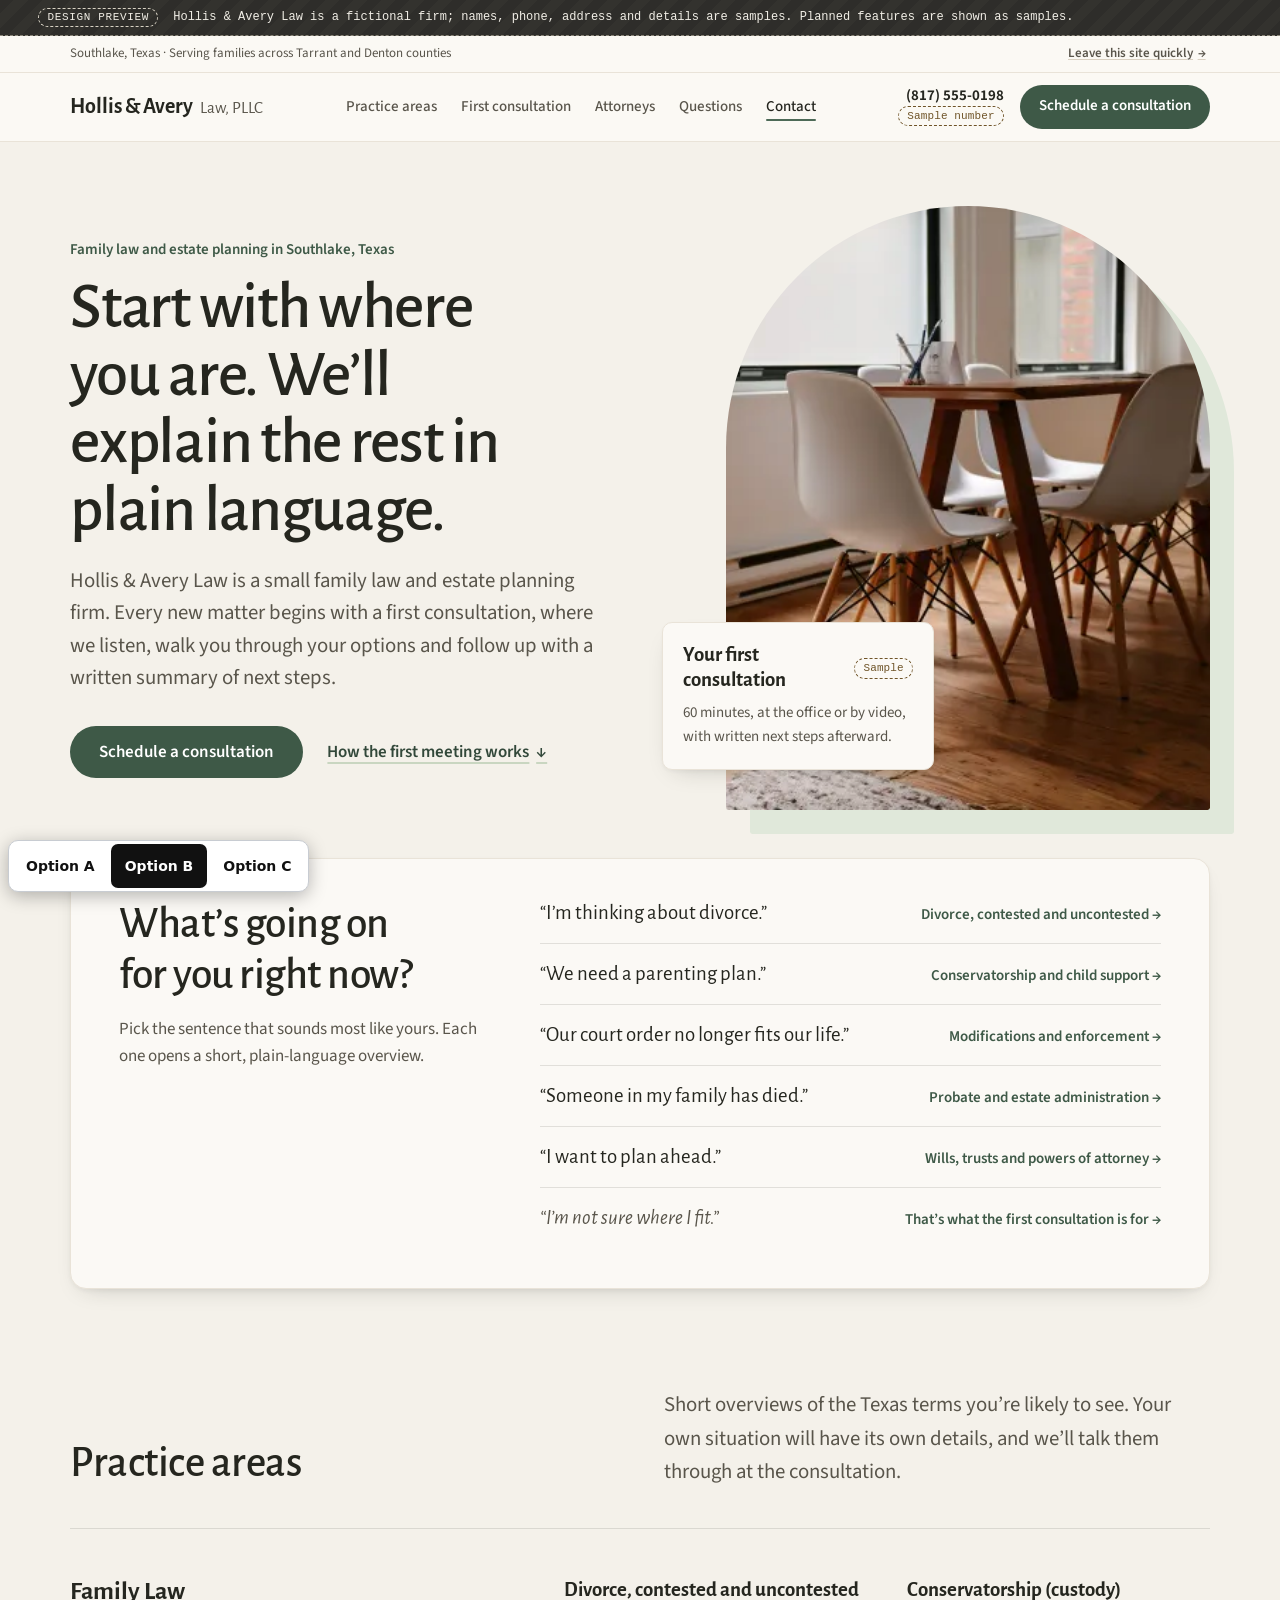
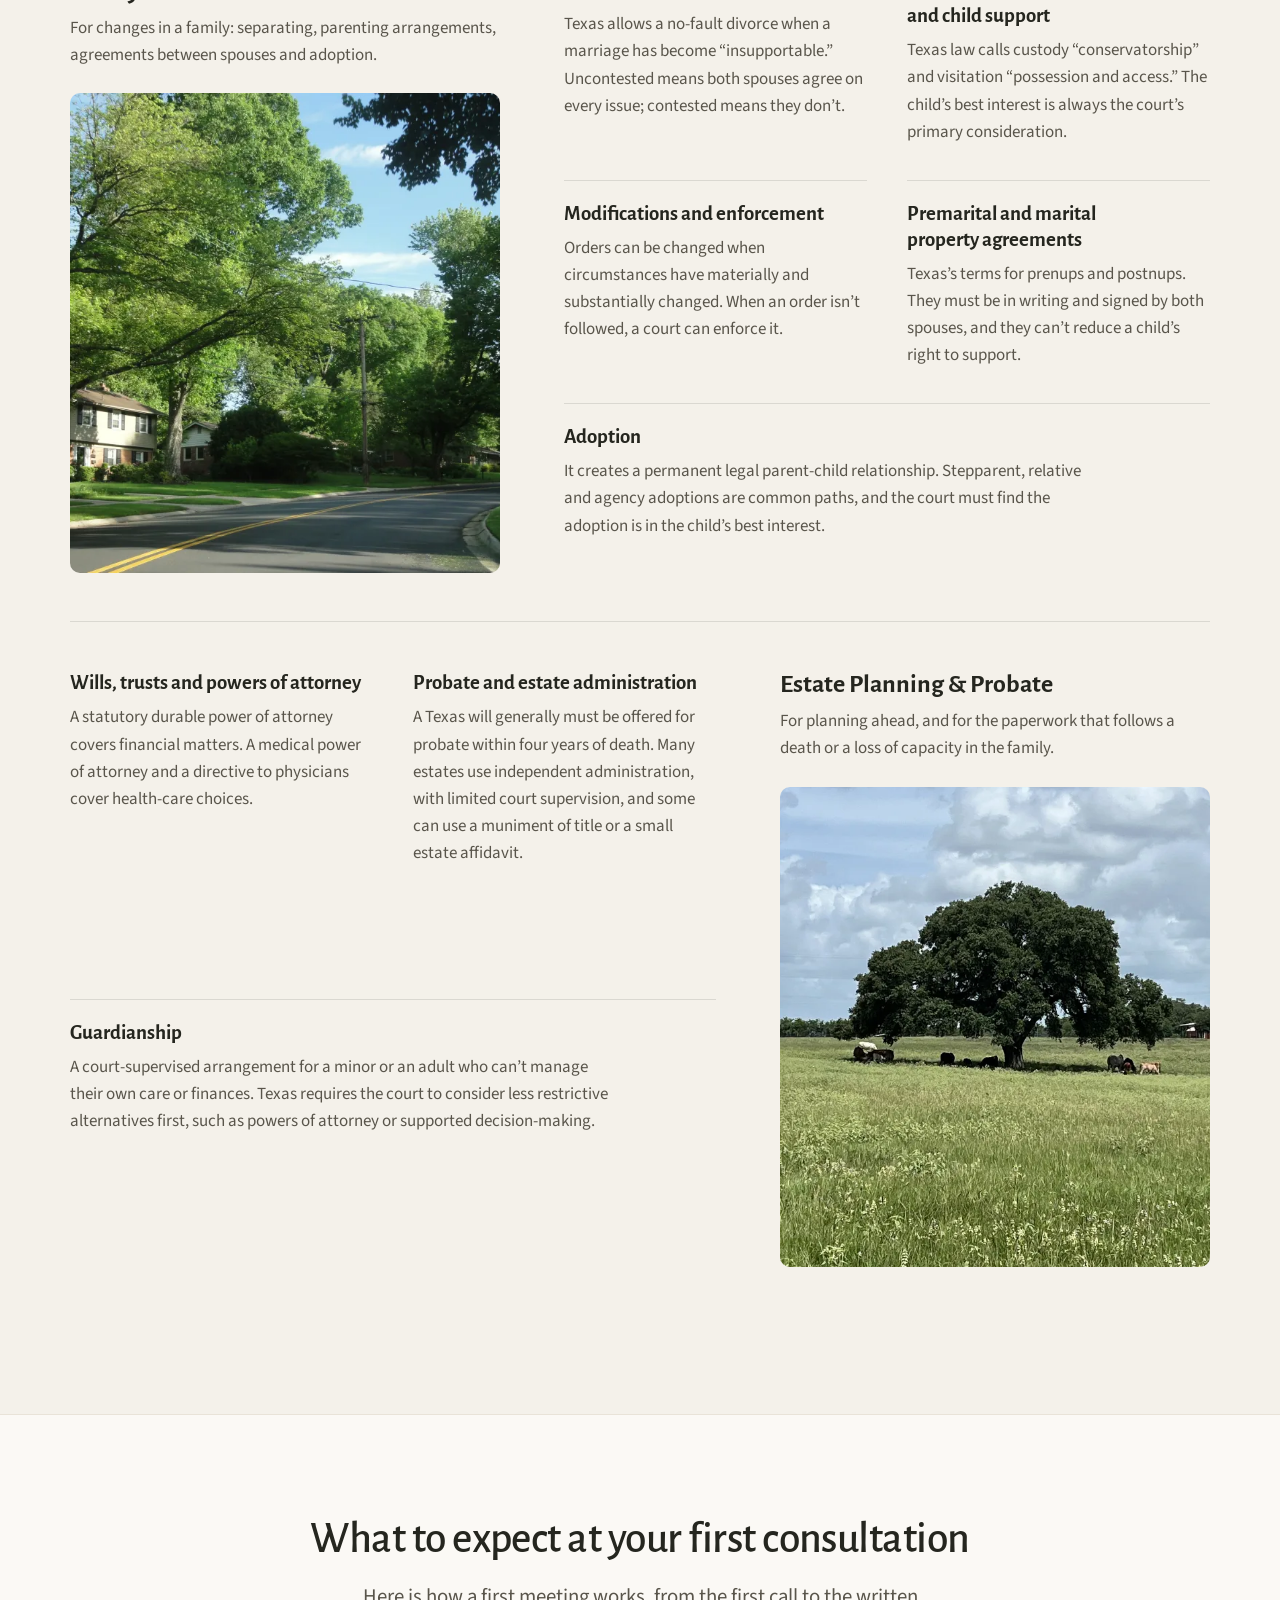
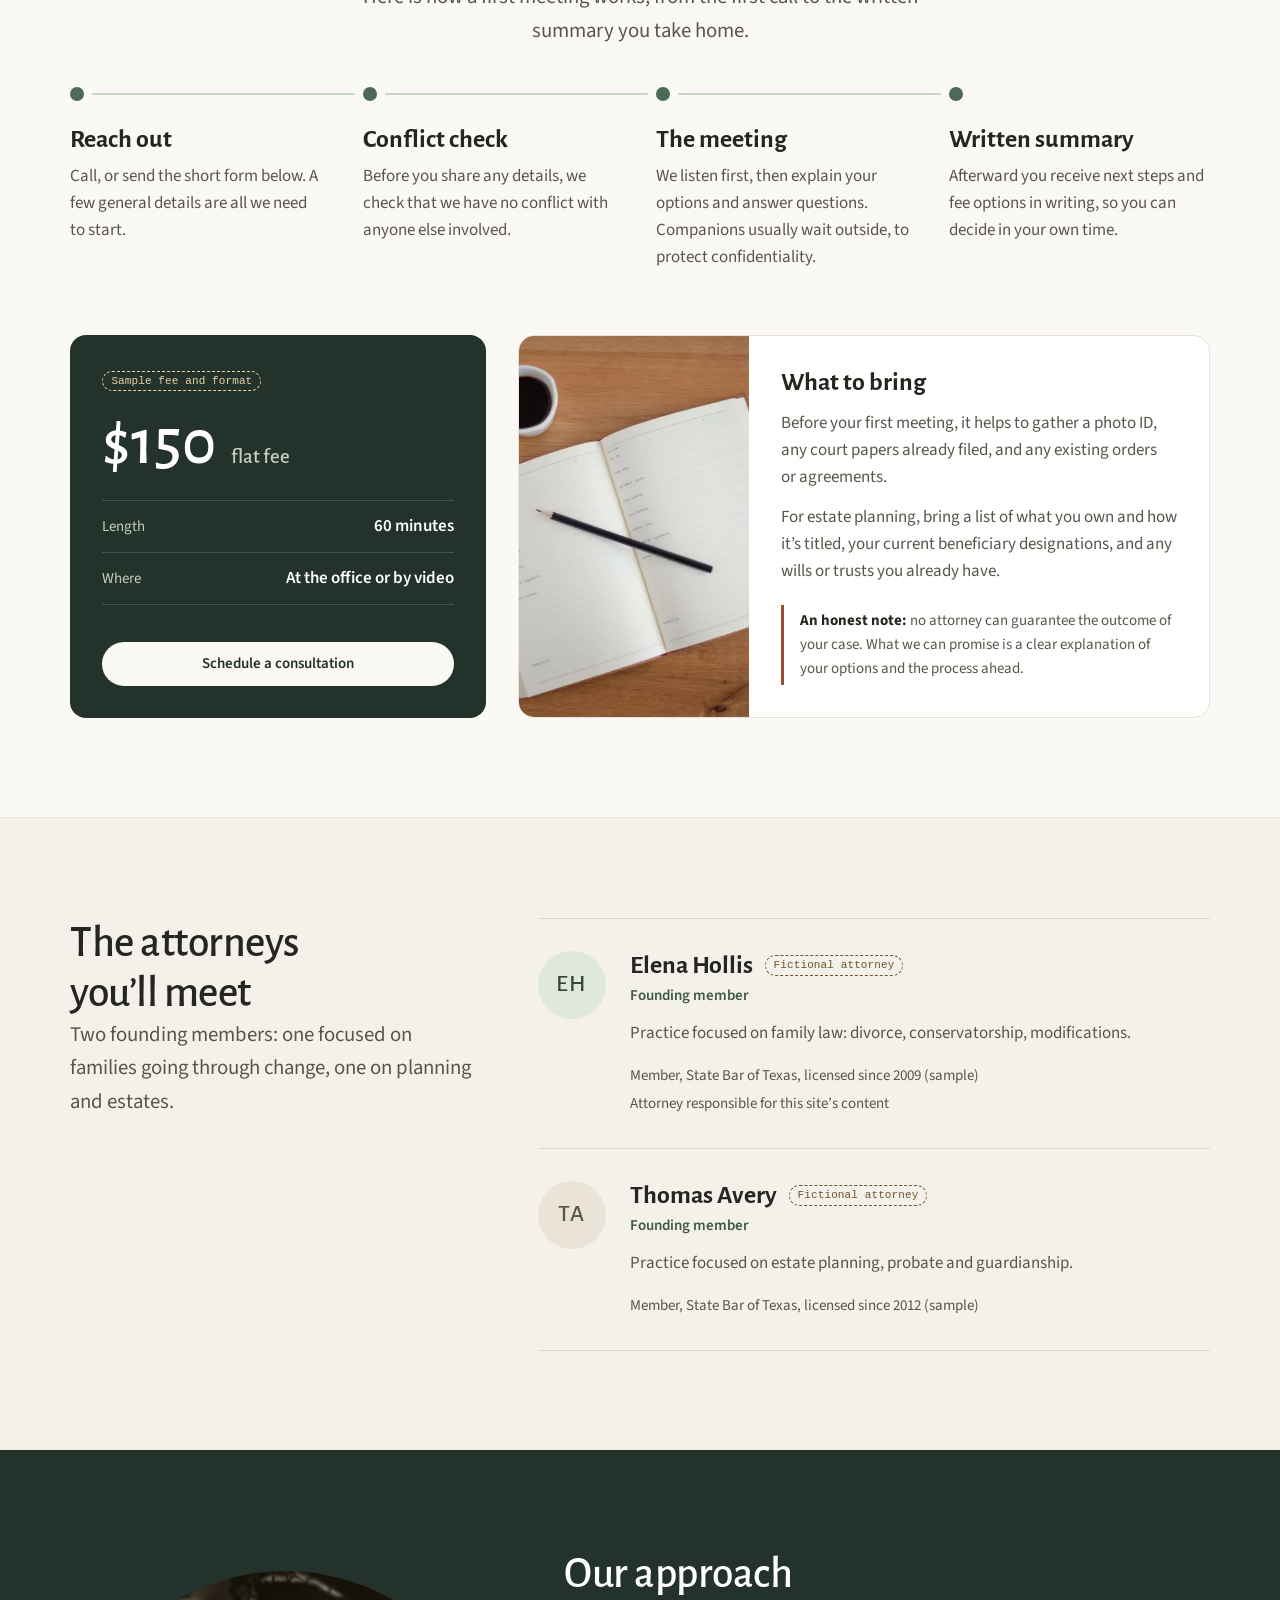
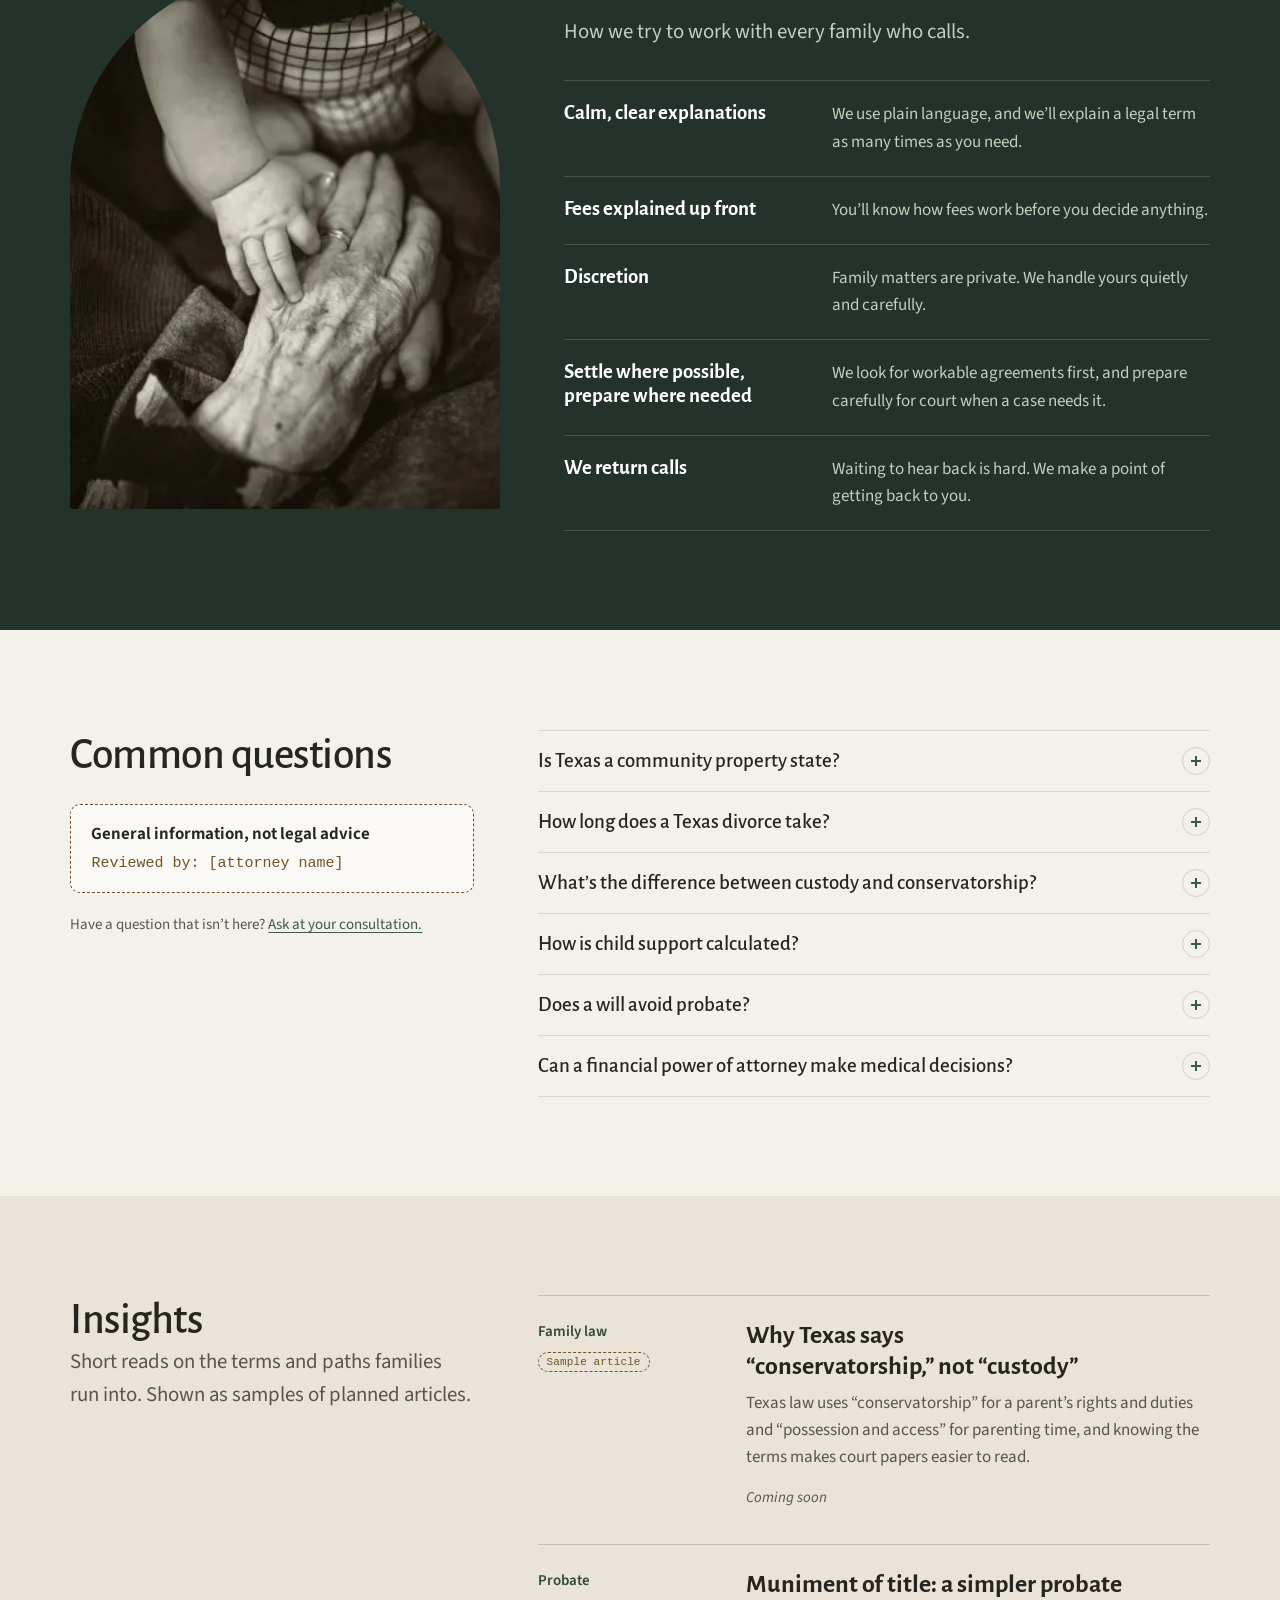
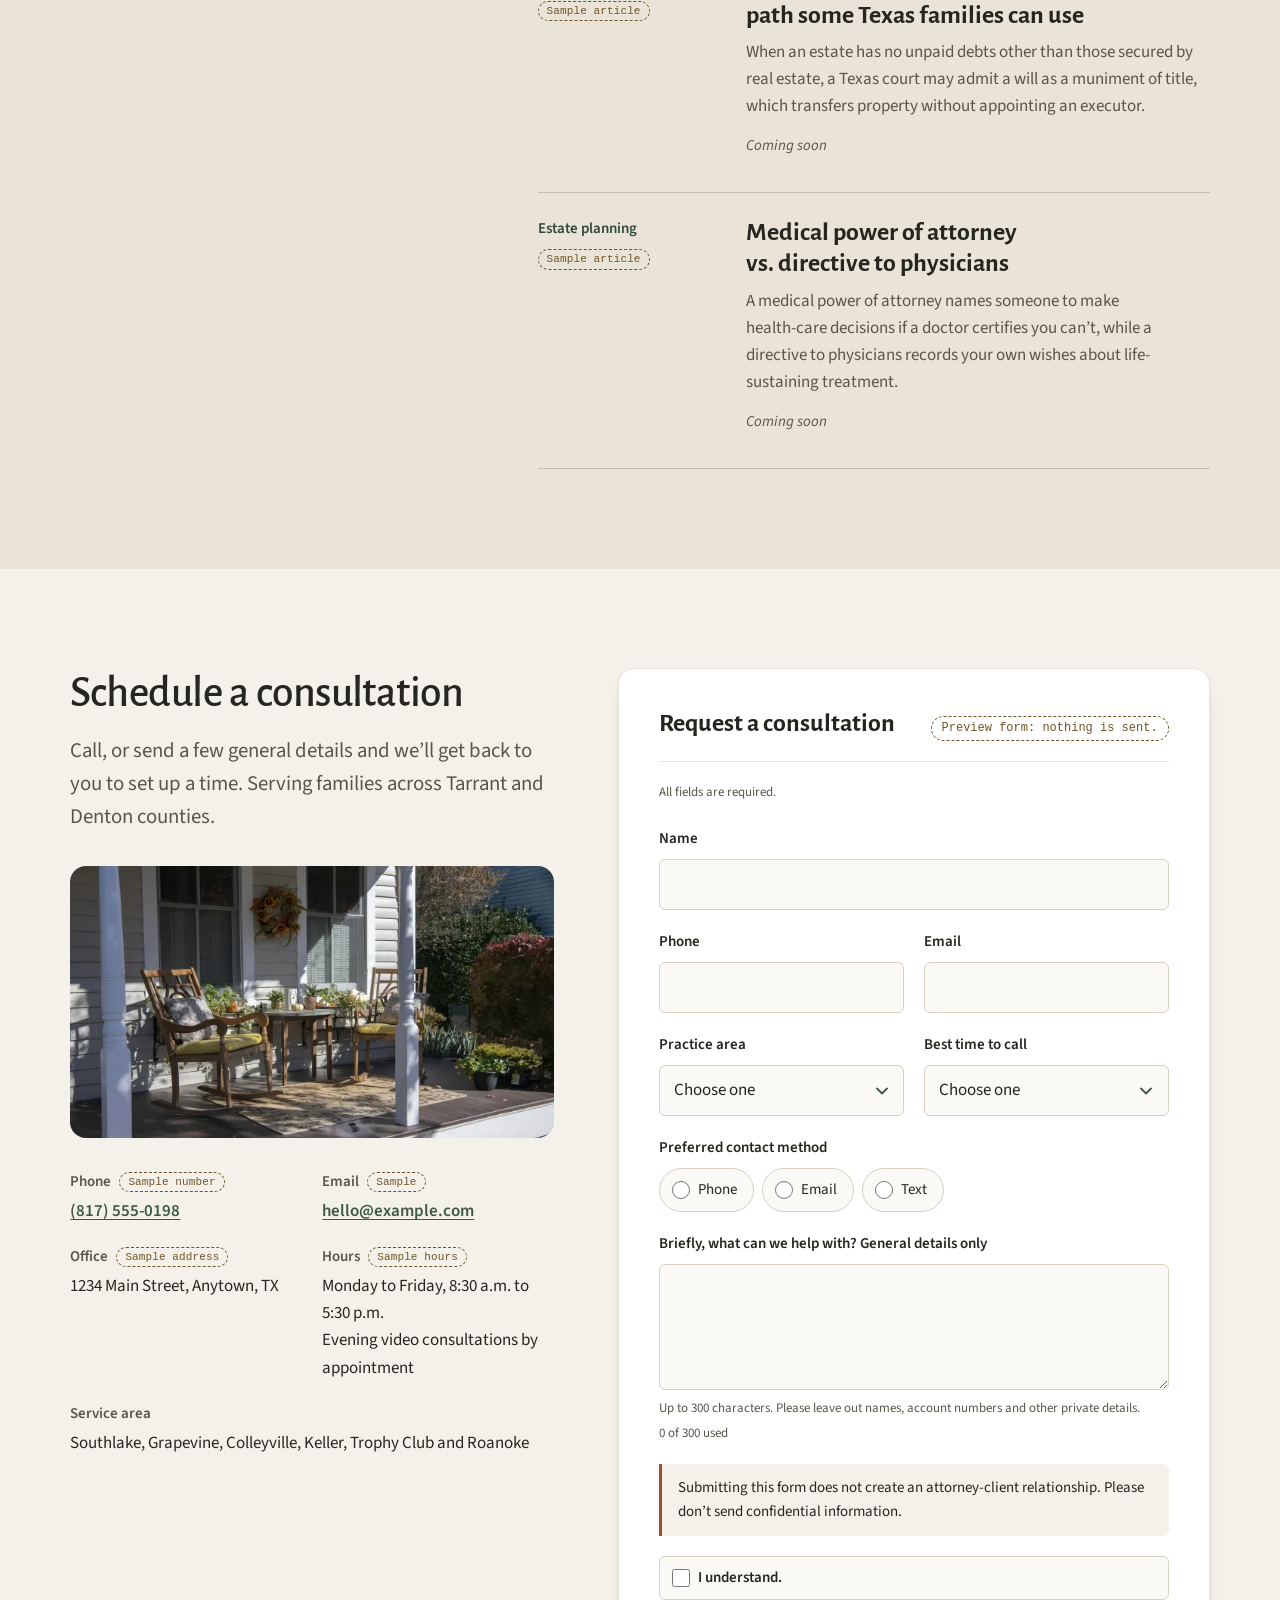
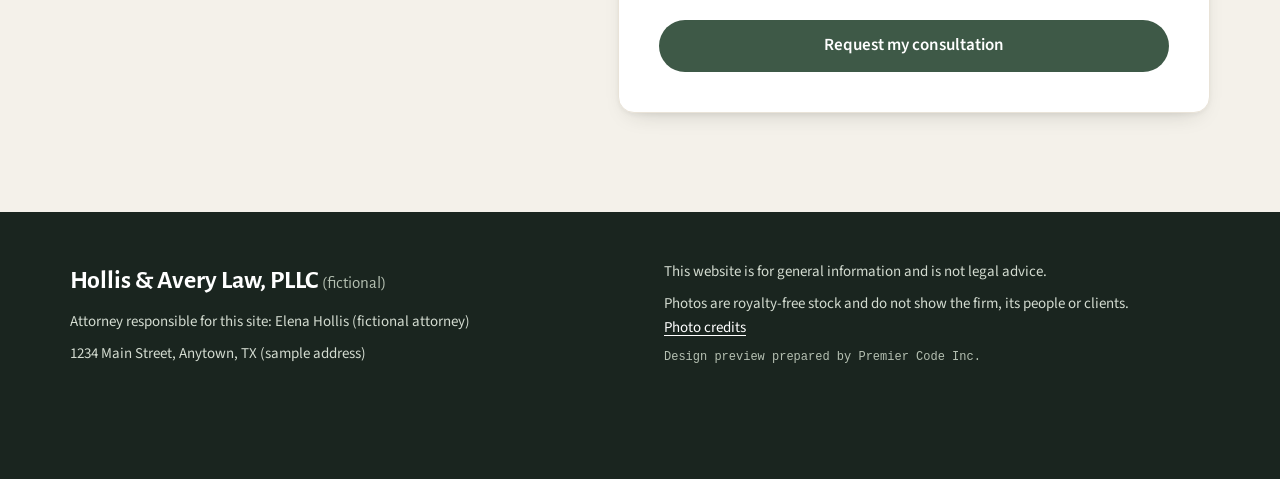
==== option-b/index.html @ fd343e3f "Rework all three options to drop numbered sections, steps and cards (002 req 17) - Option A: remove " ====
<!DOCTYPE html>
<!--
  PITCH NOTE (Option B, "Modern counsel"): a warm, plain-spoken homepage in stone and sage that starts with the visitor's own words and treats the first consultation as the product.
  Look first at the "What's going on for you right now?" guide just under the hero, then at the named consultation path ("Reach out" to "Written summary") with the sample fee beside it.
-->
<html lang="en">
<head>
  <meta charset="utf-8">
  <meta name="viewport" content="width=device-width, initial-scale=1">
  <meta name="robots" content="noindex, nofollow">
  <title>Hollis &amp; Avery Law | Family law and estate planning in Southlake, Texas (design preview)</title>
  <meta name="description" content="Family law and estate planning in Southlake, Texas, explained in plain language. See what happens at a first consultation, what to bring, and how to schedule one. Design preview for a fictional firm.">
  <meta name="theme-color" content="#f4f1ea">
  <link rel="preconnect" href="https://fonts.googleapis.com">
  <link rel="preconnect" href="https://fonts.gstatic.com" crossorigin>
  <link rel="stylesheet" href="https://fonts.googleapis.com/css2?family=Alegreya+Sans:ital,wght@0,400;0,500;0,700;1,400&amp;family=Source+Sans+3:ital,wght@0,400..700;1,400&amp;display=swap">
  <link rel="stylesheet" href="styles.css">
  <script>document.documentElement.classList.add('js');</script>
  <script src="main.js" defer></script>
</head>
<body>
  <a class="skip-link" href="#main">Skip to main content</a>

  <!-- Design preview bar: deliberately styled in monospace with a dashed edge so it reads as part of the preview, not the firm's brand. -->
  <div class="preview-bar" role="note" aria-label="Design preview notice">
    <p><span class="preview-bar__pill">Design preview</span> Hollis &amp; Avery Law is a fictional firm; names, phone, address and details are samples. Planned features are shown as samples.</p>
  </div>

  <header class="site-header">
    <div class="site-header__utility">
      <div class="container site-header__utility-inner">
        <p class="site-header__area">Southlake, Texas <span aria-hidden="true">&middot;</span> Serving families across Tarrant and Denton counties</p>
        <a class="utility-phone" href="tel:+18175550198">(817) 555-0198 <span class="tag">Sample</span></a>
        <!-- PLACEHOLDER: quick-exit link, confirm with client -->
        <a class="quick-exit" href="https://weather.com/" rel="noopener noreferrer">Leave this site quickly <span aria-hidden="true">&rarr;</span></a>
      </div>
    </div>
    <div class="container site-header__main">
      <a class="brand" href="#top" aria-label="Hollis and Avery Law, PLLC, back to top">
        <span class="brand__name">Hollis &amp; Avery</span>
        <span class="brand__sub">Law, PLLC</span>
      </a>
      <nav class="site-nav" aria-label="Main">
        <ul>
          <li><a href="#practice">Practice areas</a></li>
          <li><a href="#consultation">First consultation</a></li>
          <li><a href="#attorneys">Attorneys</a></li>
          <li><a href="#faq">Questions</a></li>
          <li><a href="#contact">Contact</a></li>
        </ul>
      </nav>
      <div class="site-header__actions">
        <a class="header-phone" href="tel:+18175550198">
          <span class="header-phone__number">(817) 555-0198</span>
          <span class="tag">Sample number</span>
        </a>
        <a class="btn btn--primary btn--sm" href="#contact">Schedule a consultation</a>
      </div>
    </div>
  </header>

  <main id="main" tabindex="-1">
    <!-- HERO -->
    <section class="hero" id="top" aria-labelledby="hero-title">
      <div class="container hero__inner">
        <div class="hero__copy">
          <p class="hero__kicker">Family law and estate planning in Southlake, Texas</p>
          <h1 id="hero-title" class="hero__title">Start with where you are. We&rsquo;ll explain the rest in plain language.</h1>
          <p class="hero__lede">Hollis &amp; Avery Law is a small family law and estate planning firm. Every new matter begins with a first consultation, where we listen, walk you through your options and follow up with a written summary of next steps.</p>
          <div class="hero__actions">
            <a class="btn btn--primary btn--lg" href="#contact">Schedule a consultation</a>
            <a class="text-link" href="#consultation">How the first meeting works <span aria-hidden="true">&darr;</span></a>
          </div>
        </div>
        <figure class="hero__media">
          <img
            src="../assets/img/table-by-window-01-1200.webp"
            srcset="../assets/img/table-by-window-01-640.webp 640w, ../assets/img/table-by-window-01-1200.webp 1200w, ../assets/img/table-by-window-01-2400.webp 2400w"
            sizes="(min-width: 2200px) 900px, (min-width: 960px) 42vw, 100vw"
            width="1200" height="801"
            alt="A small wooden table and four chairs beside a sunny window"
            fetchpriority="high">
          <div class="hero__note">
            <p class="hero__note-title">Your first consultation <span class="tag">Sample</span></p>
            <p class="hero__note-line">60 minutes, at the office or by video, with written next steps afterward.</p>
          </div>
        </figure>
      </div>
    </section>

    <!-- PRACTICE AREAS (opens with the plain-language situation guide) -->
    <section class="practice" id="practice" aria-labelledby="practice-title">
      <div class="container">
        <div class="guide" role="group" aria-labelledby="guide-title">
          <div class="guide__head">
            <h2 id="guide-title" class="guide__title">What&rsquo;s going on for you right now?</h2>
            <p class="guide__intro">Pick the sentence that sounds most like yours. Each one opens a short, plain-language overview.</p>
          </div>
          <ul class="guide__list" role="list">
            <li><a class="situation" href="#divorce"><span class="situation__say">&ldquo;I&rsquo;m thinking about divorce.&rdquo;</span><span class="situation__go">Divorce, contested and uncontested <span class="arrow" aria-hidden="true">&rarr;</span></span></a></li>
            <li><a class="situation" href="#conservatorship"><span class="situation__say">&ldquo;We need a parenting plan.&rdquo;</span><span class="situation__go">Conservatorship and child support <span class="arrow" aria-hidden="true">&rarr;</span></span></a></li>
            <li><a class="situation" href="#modifications"><span class="situation__say">&ldquo;Our court order no longer fits our life.&rdquo;</span><span class="situation__go">Modifications and enforcement <span class="arrow" aria-hidden="true">&rarr;</span></span></a></li>
            <li><a class="situation" href="#probate"><span class="situation__say">&ldquo;Someone in my family has died.&rdquo;</span><span class="situation__go">Probate and estate administration <span class="arrow" aria-hidden="true">&rarr;</span></span></a></li>
            <li><a class="situation" href="#wills"><span class="situation__say">&ldquo;I want to plan ahead.&rdquo;</span><span class="situation__go">Wills, trusts and powers of attorney <span class="arrow" aria-hidden="true">&rarr;</span></span></a></li>
            <li><a class="situation situation--unsure" href="#consultation"><span class="situation__say">&ldquo;I&rsquo;m not sure where I fit.&rdquo;</span><span class="situation__go">That&rsquo;s what the first consultation is for <span class="arrow" aria-hidden="true">&rarr;</span></span></a></li>
          </ul>
        </div>

        <div class="section-head">
          <h2 id="practice-title" class="section-title">Practice areas</h2>
          <p class="section-intro">Short overviews of the Texas terms you&rsquo;re likely to see. Your own situation will have its own details, and we&rsquo;ll talk them through at the consultation.</p>
        </div>

        <article class="area area--family" aria-labelledby="family-title">
          <div class="area__aside">
            <h3 id="family-title" class="area__title">Family Law</h3>
            <p class="area__summary">For changes in a family: separating, parenting arrangements, agreements between spouses and adoption.</p>
            <img class="area__img"
              src="../assets/img/tree-lined-street-01-1200.webp"
              srcset="../assets/img/tree-lined-street-01-640.webp 640w, ../assets/img/tree-lined-street-01-1200.webp 1200w, ../assets/img/tree-lined-street-01-2040.webp 2040w"
              sizes="(min-width: 2200px) 640px, (min-width: 960px) 30vw, 100vw"
              width="1200" height="1236"
              alt="A quiet residential street curving beneath tall green trees"
              loading="lazy">
          </div>
          <ul class="area__list" role="list">
            <li id="divorce">
              <h4>Divorce, contested and uncontested</h4>
              <p>Texas allows a no-fault divorce when a marriage has become &ldquo;insupportable.&rdquo; Uncontested means both spouses agree on every issue; contested means they don&rsquo;t.</p>
            </li>
            <li id="conservatorship">
              <h4>Conservatorship (custody) and child support</h4>
              <p>Texas law calls custody &ldquo;conservatorship&rdquo; and visitation &ldquo;possession and access.&rdquo; The child&rsquo;s best interest is always the court&rsquo;s primary consideration.</p>
            </li>
            <li id="modifications">
              <h4>Modifications and enforcement</h4>
              <p>Orders can be changed when circumstances have materially and substantially changed. When an order isn&rsquo;t followed, a court can enforce it.</p>
            </li>
            <li id="agreements">
              <h4>Premarital and marital property agreements</h4>
              <p>Texas&rsquo;s terms for prenups and postnups. They must be in writing and signed by both spouses, and they can&rsquo;t reduce a child&rsquo;s right to support.</p>
            </li>
            <li id="adoption">
              <h4>Adoption</h4>
              <p>It creates a permanent legal parent-child relationship. Stepparent, relative and agency adoptions are common paths, and the court must find the adoption is in the child&rsquo;s best interest.</p>
            </li>
          </ul>
        </article>

        <article class="area area--estate" aria-labelledby="estate-title">
          <div class="area__aside">
            <h3 id="estate-title" class="area__title">Estate Planning &amp; Probate</h3>
            <p class="area__summary">For planning ahead, and for the paperwork that follows a death or a loss of capacity in the family.</p>
            <img class="area__img"
              src="../assets/img/live-oak-prairie-01-1200.webp"
              srcset="../assets/img/live-oak-prairie-01-640.webp 640w, ../assets/img/live-oak-prairie-01-1200.webp 1200w, ../assets/img/live-oak-prairie-01-1600.webp 1600w"
              sizes="(min-width: 2200px) 640px, (min-width: 960px) 30vw, 100vw"
              width="1200" height="1600"
              alt="A broad oak tree shading cattle in a tall-grass pasture"
              loading="lazy">
          </div>
          <ul class="area__list" role="list">
            <li id="wills">
              <h4>Wills, trusts and powers of attorney</h4>
              <p>A statutory durable power of attorney covers financial matters. A medical power of attorney and a directive to physicians cover health-care choices.</p>
            </li>
            <li id="probate">
              <h4>Probate and estate administration</h4>
              <p>A Texas will generally must be offered for probate within four years of death. Many estates use independent administration, with limited court supervision, and some can use a muniment of title or a small estate affidavit.</p>
            </li>
            <li id="guardianship">
              <h4>Guardianship</h4>
              <p>A court-supervised arrangement for a minor or an adult who can&rsquo;t manage their own care or finances. Texas requires the court to consider less restrictive alternatives first, such as powers of attorney or supported decision-making.</p>
            </li>
          </ul>
        </article>
      </div>
    </section>

    <!-- FIRST CONSULTATION -->
    <section class="consult" id="consultation" aria-labelledby="consult-title">
      <div class="container">
        <div class="section-head section-head--center">
          <h2 id="consult-title" class="section-title">What to expect at your first consultation</h2>
          <p class="section-intro">Here is how a first meeting works, from the first call to the written summary you take home.</p>
        </div>

        <!-- Steps are shown by name only, never numbered (library 002 req 17). -->
        <ol class="path" role="list" data-path>
          <li class="path__step">
            <span class="path__node" aria-hidden="true"></span>
            <h3 class="path__name">Reach out</h3>
            <p>Call, or send the short form below. A few general details are all we need to start.</p>
          </li>
          <li class="path__step">
            <span class="path__node" aria-hidden="true"></span>
            <h3 class="path__name">Conflict check</h3>
            <p>Before you share any details, we check that we have no conflict with anyone else involved.</p>
          </li>
          <li class="path__step">
            <span class="path__node" aria-hidden="true"></span>
            <h3 class="path__name">The meeting</h3>
            <p>We listen first, then explain your options and answer questions. Companions usually wait outside, to protect confidentiality.</p>
          </li>
          <li class="path__step">
            <span class="path__node" aria-hidden="true"></span>
            <h3 class="path__name">Written summary</h3>
            <p>Afterward you receive next steps and fee options in writing, so you can decide in your own time.</p>
          </li>
        </ol>

        <div class="consult__details">
          <!-- PLACEHOLDER: consultation fee and format -->
          <div class="fee">
            <p class="fee__label"><span class="tag">Sample fee and format</span></p>
            <p class="fee__price">$150 <span>flat fee</span></p>
            <dl class="fee__grid">
              <div><dt>Length</dt><dd>60 minutes</dd></div>
              <div><dt>Where</dt><dd>At the office or by video</dd></div>
            </dl>
            <a class="btn btn--primary btn--block" href="#contact">Schedule a consultation</a>
          </div>

          <div class="bring">
            <img class="bring__img"
              src="../assets/img/notebook-coffee-01-640.webp"
              srcset="../assets/img/notebook-coffee-01-640.webp 640w, ../assets/img/notebook-coffee-01-1200.webp 1200w"
              sizes="(min-width: 960px) 240px, 100vw"
              width="640" height="640"
              alt="An open notebook and pencil beside a cup of black coffee"
              loading="lazy">
            <div class="bring__body">
              <h3 class="bring__title">What to bring</h3>
              <p>Before your first meeting, it helps to gather a photo ID, any court papers already filed, and any existing orders or agreements.</p>
              <p>For estate planning, bring a list of what you own and how it&rsquo;s titled, your current beneficiary designations, and any wills or trusts you already have.</p>
              <p class="honest-note"><strong>An honest note:</strong> no attorney can guarantee the outcome of your case. What we can promise is a clear explanation of your options and the process ahead.</p>
            </div>
          </div>
        </div>
      </div>
    </section>

    <!-- ATTORNEYS -->
    <section class="attorneys" id="attorneys" aria-labelledby="attorneys-title">
      <div class="container attorneys__inner">
        <div class="section-head attorneys__head">
          <h2 id="attorneys-title" class="section-title">The attorneys you&rsquo;ll meet</h2>
          <p class="section-intro">Two founding members: one focused on families going through change, one on planning and estates.</p>
        </div>
        <div class="attorney-list">
          <article class="attorney" aria-labelledby="elena-name">
            <div class="attorney__initials" aria-hidden="true">EH</div>
            <div class="attorney__body">
              <h3 id="elena-name" class="attorney__name">Elena Hollis <span class="tag">Fictional attorney</span></h3>
              <p class="attorney__role">Founding member</p>
              <p>Practice focused on family law: divorce, conservatorship, modifications.</p>
              <ul class="attorney__meta" role="list">
                <li>Member, State Bar of Texas, licensed since 2009 <span class="muted">(sample)</span></li>
                <li>Attorney responsible for this site&rsquo;s content</li>
              </ul>
            </div>
          </article>
          <article class="attorney" aria-labelledby="thomas-name">
            <div class="attorney__initials attorney__initials--alt" aria-hidden="true">TA</div>
            <div class="attorney__body">
              <h3 id="thomas-name" class="attorney__name">Thomas Avery <span class="tag">Fictional attorney</span></h3>
              <p class="attorney__role">Founding member</p>
              <p>Practice focused on estate planning, probate and guardianship.</p>
              <ul class="attorney__meta" role="list">
                <li>Member, State Bar of Texas, licensed since 2012 <span class="muted">(sample)</span></li>
              </ul>
            </div>
          </article>
        </div>
      </div>
    </section>

    <!-- OUR APPROACH -->
    <section class="approach" id="approach" aria-labelledby="approach-title">
      <div class="container approach__inner">
        <figure class="approach__media">
          <img
            src="../assets/img/grandparent-baby-hands-01-1200.webp"
            srcset="../assets/img/grandparent-baby-hands-01-640.webp 640w, ../assets/img/grandparent-baby-hands-01-1200.webp 1200w, ../assets/img/grandparent-baby-hands-01-2400.webp 2400w"
            sizes="(min-width: 2200px) 760px, (min-width: 960px) 38vw, 100vw"
            width="1200" height="801"
            alt="An older hand gently holding a baby's small hand"
            loading="lazy">
        </figure>
        <div class="approach__copy">
          <h2 id="approach-title" class="section-title">Our approach</h2>
          <p class="section-intro">How we try to work with every family who calls.</p>
          <ul class="values" role="list">
            <li>
              <h3>Calm, clear explanations</h3>
              <p>We use plain language, and we&rsquo;ll explain a legal term as many times as you need.</p>
            </li>
            <li>
              <h3>Fees explained up front</h3>
              <p>You&rsquo;ll know how fees work before you decide anything.</p>
            </li>
            <li>
              <h3>Discretion</h3>
              <p>Family matters are private. We handle yours quietly and carefully.</p>
            </li>
            <li>
              <h3>Settle where possible, prepare where needed</h3>
              <p>We look for workable agreements first, and prepare carefully for court when a case needs it.</p>
            </li>
            <li>
              <h3>We return calls</h3>
              <p>Waiting to hear back is hard. We make a point of getting back to you.</p>
            </li>
          </ul>
        </div>
      </div>
    </section>

    <!-- FAQ -->
    <section class="faq" id="faq" aria-labelledby="faq-title">
      <div class="container faq__inner">
        <div class="faq__head">
          <h2 id="faq-title" class="section-title">Common questions</h2>
          <div class="faq__notice">
            <p class="faq__notice-title">General information, not legal advice</p>
            <p class="faq__reviewed">Reviewed by: [attorney name]</p>
            <!-- PLACEHOLDER: attorney review of FAQ -->
          </div>
          <p class="faq__more">Have a question that isn&rsquo;t here? <a href="#contact">Ask at your consultation.</a></p>
        </div>
        <div class="faq__list">
          <details id="faq-community-property">
            <summary>Is Texas a community property state?</summary>
            <div class="faq__answer">
              <p>Yes. Property either spouse acquires during the marriage is generally community property. Separate property includes what a spouse owned before marriage and gifts or inheritances received during it. A court divides community property in a way it finds &ldquo;just and right,&rdquo; which is not always 50/50.</p>
              <p class="cite">Texas Family Code, sections 3.001 to 3.003 and 7.001</p>
            </div>
          </details>
          <details id="faq-divorce-time">
            <summary>How long does a Texas divorce take?</summary>
            <div class="faq__answer">
              <p>A court generally can&rsquo;t grant a divorce until at least 60 days after the petition is filed, with limited exceptions involving family violence. Many cases take longer.</p>
              <p class="cite">Texas Family Code, section 6.702</p>
            </div>
          </details>
          <details id="faq-conservatorship">
            <summary>What&rsquo;s the difference between custody and conservatorship?</summary>
            <div class="faq__answer">
              <p>None in everyday meaning. Texas law uses &ldquo;conservatorship.&rdquo; Joint managing conservatorship means sharing parental rights and duties, not necessarily equal time.</p>
              <p class="cite">Texas Family Code, sections 101.016 and 153.131</p>
            </div>
          </details>
          <details id="faq-child-support">
            <summary>How is child support calculated?</summary>
            <div class="faq__answer">
              <p>Texas uses guideline percentages of the paying parent&rsquo;s net resources, starting at 20% for one child, up to a cap that is adjusted over time. The cap is $11,700 a month as of Sept. 1, 2025.</p>
              <p class="cite">Texas Family Code, section 154.125</p>
            </div>
          </details>
          <details id="faq-will-probate">
            <summary>Does a will avoid probate?</summary>
            <div class="faq__answer">
              <p>No. A Texas will generally must be admitted to probate to transfer property, though assets with named beneficiaries or survivorship rights can pass outside probate.</p>
              <p class="cite">Texas Estates Code, section 256.001</p>
            </div>
          </details>
          <details id="faq-poa-medical">
            <summary>Can a financial power of attorney make medical decisions?</summary>
            <div class="faq__answer">
              <p>No. The statutory durable power of attorney covers property and finances. Health-care decisions need a medical power of attorney.</p>
              <p class="cite">Texas Estates Code, chapter 752, and Texas Health and Safety Code, chapter 166</p>
            </div>
          </details>
        </div>
      </div>
    </section>

    <!-- INSIGHTS -->
    <section class="insights" id="insights" aria-labelledby="insights-title">
      <div class="container insights__inner">
        <div class="section-head insights__head">
          <h2 id="insights-title" class="section-title">Insights</h2>
          <p class="section-intro">Short reads on the terms and paths families run into. Shown as samples of planned articles.</p>
        </div>
        <ul class="insight-list" role="list">
          <li class="insight">
            <p class="insight__meta"><span class="insight__topic">Family law</span> <span class="tag">Sample article</span></p>
            <div class="insight__body">
              <h3 class="insight__title">Why Texas says &ldquo;conservatorship,&rdquo; not &ldquo;custody&rdquo;</h3>
              <p>Texas law uses &ldquo;conservatorship&rdquo; for a parent&rsquo;s rights and duties and &ldquo;possession and access&rdquo; for parenting time, and knowing the terms makes court papers easier to read.</p>
            </div>
            <a class="insight__link" href="#" aria-disabled="true">Coming soon <span class="visually-hidden">: sample article, not yet available</span></a>
          </li>
          <li class="insight">
            <p class="insight__meta"><span class="insight__topic">Probate</span> <span class="tag">Sample article</span></p>
            <div class="insight__body">
              <h3 class="insight__title">Muniment of title: a simpler probate path some Texas families can use</h3>
              <p>When an estate has no unpaid debts other than those secured by real estate, a Texas court may admit a will as a muniment of title, which transfers property without appointing an executor.</p>
            </div>
            <a class="insight__link" href="#" aria-disabled="true">Coming soon <span class="visually-hidden">: sample article, not yet available</span></a>
          </li>
          <li class="insight">
            <p class="insight__meta"><span class="insight__topic">Estate planning</span> <span class="tag">Sample article</span></p>
            <div class="insight__body">
              <h3 class="insight__title">Medical power of attorney vs. directive to physicians</h3>
              <p>A medical power of attorney names someone to make health-care decisions if a doctor certifies you can&rsquo;t, while a directive to physicians records your own wishes about life-sustaining treatment.</p>
            </div>
            <a class="insight__link" href="#" aria-disabled="true">Coming soon <span class="visually-hidden">: sample article, not yet available</span></a>
          </li>
        </ul>
      </div>
    </section>

    <!-- CONTACT + FORM -->
    <section class="contact" id="contact" aria-labelledby="contact-title">
      <div class="container contact__inner">
        <div class="contact__info">
          <h2 id="contact-title" class="section-title">Schedule a consultation</h2>
          <p class="section-intro">Call, or send a few general details and we&rsquo;ll get back to you to set up a time. Serving families across Tarrant and Denton counties.</p>

          <img class="contact__img"
            src="../assets/img/porch-rocking-chairs-01-1200.webp"
            srcset="../assets/img/porch-rocking-chairs-01-640.webp 640w, ../assets/img/porch-rocking-chairs-01-1200.webp 1200w, ../assets/img/porch-rocking-chairs-01-2400.webp 2400w"
            sizes="(min-width: 2200px) 900px, (min-width: 960px) 40vw, 100vw"
            width="1200" height="801"
            alt="Two rocking chairs and a small table on a sunny front porch"
            loading="lazy">

          <dl class="contact-list">
            <div>
              <dt>Phone <span class="tag">Sample number</span></dt>
              <dd><a href="tel:+18175550198">(817) 555-0198</a></dd>
            </div>
            <div>
              <dt>Email <span class="tag">Sample</span></dt>
              <dd><a href="mailto:hello@example.com">hello@example.com</a></dd>
            </div>
            <div>
              <dt>Office <span class="tag">Sample address</span></dt>
              <dd>1234 Main Street, Anytown, TX</dd>
            </div>
            <div>
              <dt>Hours <span class="tag">Sample hours</span></dt>
              <dd>Monday to Friday, 8:30 a.m. to 5:30 p.m.<br>Evening video consultations by appointment</dd>
            </div>
            <div class="contact-list__wide">
              <dt>Service area</dt>
              <dd>Southlake, Grapevine, Colleyville, Keller, Trophy Club and Roanoke</dd>
            </div>
          </dl>
        </div>

        <div class="form-card">
          <div class="form-card__head">
            <h3 class="form-card__title">Request a consultation</h3>
            <p class="form-note">Preview form: nothing is sent.</p>
          </div>
          <form class="consult-form" method="dialog" id="consult-form" aria-describedby="form-required-note">
            <p class="form-required" id="form-required-note">All fields are required.</p>

            <div class="field">
              <label for="f-name">Name</label>
              <input id="f-name" name="name" type="text" autocomplete="name" required aria-describedby="f-name-err">
              <p class="field__error" id="f-name-err" hidden>Please enter your name.</p>
            </div>

            <div class="field-row">
              <div class="field">
                <label for="f-phone">Phone</label>
                <input id="f-phone" name="phone" type="tel" autocomplete="tel" inputmode="tel" required pattern="[0-9()+\-.\s]{7,}" aria-describedby="f-phone-err">
                <p class="field__error" id="f-phone-err" hidden>Please enter a phone number we can reach you at.</p>
              </div>
              <div class="field">
                <label for="f-email">Email</label>
                <input id="f-email" name="email" type="email" autocomplete="email" required aria-describedby="f-email-err">
                <p class="field__error" id="f-email-err" hidden>Please enter an email address, like name@example.com.</p>
              </div>
            </div>

            <div class="field-row">
              <div class="field">
                <label for="f-area">Practice area</label>
                <select id="f-area" name="practice_area" required aria-describedby="f-area-err">
                  <option value="">Choose one</option>
                  <optgroup label="Family Law">
                    <option>Divorce, contested and uncontested</option>
                    <option>Conservatorship (custody) and child support</option>
                    <option>Modifications and enforcement</option>
                    <option>Premarital and marital property agreements</option>
                    <option>Adoption</option>
                  </optgroup>
                  <optgroup label="Estate Planning &amp; Probate">
                    <option>Wills, trusts and powers of attorney</option>
                    <option>Probate and estate administration</option>
                    <option>Guardianship</option>
                  </optgroup>
                  <option>Not sure</option>
                </select>
                <p class="field__error" id="f-area-err" hidden>Please choose a practice area, or &ldquo;Not sure.&rdquo;</p>
              </div>
              <div class="field">
                <label for="f-time">Best time to call</label>
                <select id="f-time" name="best_time" required aria-describedby="f-time-err">
                  <option value="">Choose one</option>
                  <option>Morning (8:30 a.m. to noon)</option>
                  <option>Afternoon (noon to 5:30 p.m.)</option>
                  <option>Evening (video consultation by appointment)</option>
                  <option>Any time</option>
                </select>
                <p class="field__error" id="f-time-err" hidden>Please choose a time that suits you.</p>
              </div>
            </div>

            <fieldset class="field field--radios" aria-describedby="f-method-err">
              <legend>Preferred contact method</legend>
              <div class="radio-row">
                <label class="choice"><input type="radio" name="contact_method" value="phone" required> <span>Phone</span></label>
                <label class="choice"><input type="radio" name="contact_method" value="email"> <span>Email</span></label>
                <label class="choice"><input type="radio" name="contact_method" value="text"> <span>Text</span></label>
              </div>
              <p class="field__error" id="f-method-err" hidden>Please choose how you&rsquo;d like us to reach you.</p>
            </fieldset>

            <div class="field">
              <label for="f-msg">Briefly, what can we help with? General details only</label>
              <textarea id="f-msg" name="message" rows="4" maxlength="300" required aria-describedby="f-msg-hint f-msg-err"></textarea>
              <p class="field__hint" id="f-msg-hint">Up to 300 characters. Please leave out names, account numbers and other private details. <span class="field__count" data-count aria-hidden="true"></span></p>
              <p class="field__error" id="f-msg-err" hidden>Please add a sentence or two about what you need.</p>
            </div>

            <!-- Honeypot: hidden from people and assistive tech. Bots that auto-fill every field will fill this one, and the server should silently discard any submission where it isn't empty. -->
            <div class="hp-field" aria-hidden="true">
              <label for="f-company-website">Company website</label>
              <input id="f-company-website" name="company_website" type="text" tabindex="-1" autocomplete="off">
            </div>

            <!-- PLACEHOLDER: reCAPTCHA v3 script and token field go here at launch -->
            <input type="hidden" name="g-recaptcha-response" value="">

            <p class="form-legal">Submitting this form does not create an attorney-client relationship. Please don&rsquo;t send confidential information.</p>

            <div class="field field--check">
              <label class="choice choice--check">
                <input id="f-ack" name="acknowledge" type="checkbox" required aria-describedby="f-ack-err">
                <span>I understand.</span>
              </label>
              <p class="field__error" id="f-ack-err" hidden>Please confirm you&rsquo;ve read the note above.</p>
            </div>

            <button class="btn btn--primary btn--lg btn--block" type="submit">Request my consultation</button>
            <p class="form-status" role="status" aria-live="polite"></p>
          </form>
        </div>
      </div>
    </section>
  </main>

  <!-- FOOTER -->
  <footer class="site-footer">
    <div class="container site-footer__inner">
      <div class="site-footer__brand">
        <p class="site-footer__name">Hollis &amp; Avery Law, PLLC <span class="muted">(fictional)</span></p>
        <p>Attorney responsible for this site: Elena Hollis (fictional attorney)</p>
        <p>1234 Main Street, Anytown, TX (sample address)</p>
      </div>
      <div class="site-footer__legal">
        <p>This website is for general information and is not legal advice.</p>
        <p>Photos are royalty-free stock and do not show the firm, its people or clients. <a href="../credits.html">Photo credits</a></p>
        <p class="site-footer__studio">Design preview prepared by Premier Code Inc.</p>
      </div>
    </div>
  </footer>
<!-- REMOVE AT LAUNCH: option switcher -->
<!-- Copy this block unchanged to the end of <body> on every option page, just before </body>.
     Per page, move aria-current="page" and the "on" class to that page's own link. Change nothing else.
     Links are relative to option-a/, option-b/ and option-c/ folders (one level below the site root). -->
<style class="pv-style">
  html { scroll-padding-bottom: 6rem; }
  footer, .site-footer, body > :last-of-type:not(script):not(nav) { padding-bottom: max(env(safe-area-inset-bottom), 5rem); }
  .pv-switch {
    position: fixed; left: 8px; bottom: 8px; z-index: 9999;
    display: flex; gap: 2px; padding: 3px;
    background: #fff; border: 1px solid #c8ccd2; border-radius: 10px;
    box-shadow: 0 4px 18px rgba(0,0,0,.28);
    font: 600 14px/1.2 system-ui, -apple-system, "Segoe UI", sans-serif;
  }
  .pv-switch a {
    display: flex; align-items: center; justify-content: center;
    min-height: 44px; padding: 0 14px; border-radius: 7px;
    color: #111; background: transparent; text-decoration: none; white-space: nowrap;
  }
  .pv-switch a:hover { background: #eceef1; }
  .pv-switch a.on { color: #fff; background: #111; }
  .pv-switch a:focus-visible { outline: 3px solid #1a73e8; outline-offset: 1px; }
  @media (max-width: 420px) { .pv-switch a { padding: 0 11px; font-size: 13px; } }
  @media print { .pv-switch { display: none; } }
</style>
<nav class="pv-switch" aria-label="Design options">
  <a href="../option-a/">Option A</a>
  <a href="../option-b/" class="on" aria-current="page">Option B</a>
  <a href="../option-c/">Option C</a>
</nav>
<!-- /REMOVE AT LAUNCH -->
</body>
</html>
---- option-b/styles.css ----
/* ==========================================================================
   Option B: Modern counsel
   Warm stone and sage, humanist type (Alegreya Sans display + Source Sans 3 text).
   Signature shapes: an arched window over the hero photo, ruled plain-language lists,
   and a named consultation path that draws itself in. Mobile-first.
   ========================================================================== */

:root {
  /* Stone (warm neutrals, tinted toward ochre) */
  --stone-50: #fbf9f5;
  --stone-100: #f4f1ea;
  --stone-200: #e9e3d8;
  --stone-300: #d9d0c1;
  --stone-500: #8a8272;
  --stone-700: #59554b;
  --ink: #25261f;

  /* Sage */
  --sage-50: #eef2ea;
  --sage-100: #e0e8da;
  --sage-200: #c9d6c1;
  --sage-600: #4d6a57;
  --sage-700: #3e5947;
  --sage-800: #32483a;
  --sage-900: #23322a;
  --sage-950: #1a251f;

  /* Accent and preview */
  --clay: #9a4f32;
  --preview: #6f5428;
  --error: #a3322a;

  /* Type */
  --font-display: 'Alegreya Sans', 'Source Sans 3', system-ui, sans-serif;
  --font-text: 'Source Sans 3', system-ui, -apple-system, 'Segoe UI', sans-serif;
  --font-preview: ui-monospace, 'SFMono-Regular', Menlo, Consolas, monospace;

  --text-xs: 0.8125rem;
  --text-sm: 0.9375rem;
  --text-base: 1.0625rem;
  --text-lg: clamp(1.125rem, 1.06rem + 0.3vw, 1.3125rem);
  --text-xl: clamp(1.3125rem, 1.18rem + 0.55vw, 1.625rem);
  --text-2xl: clamp(1.875rem, 1.45rem + 1.6vw, 2.875rem);
  --text-3xl: clamp(2.375rem, 1.6rem + 3.1vw, 4.25rem);

  /* Spacing (4px base) */
  --space-1: 0.25rem;
  --space-2: 0.5rem;
  --space-3: 0.75rem;
  --space-4: 1rem;
  --space-5: 1.25rem;
  --space-6: 1.5rem;
  --space-8: 2rem;
  --space-10: 2.5rem;
  --space-12: 3rem;
  --space-16: 4rem;
  --space-20: 5rem;
  --space-24: 6rem;
  --section: clamp(4rem, 3rem + 4vw, 7.5rem);

  /* Shape: small radius by default, pills for controls, the arch for photos */
  --radius-sm: 0.375rem;
  --radius-md: 0.625rem;
  --radius-lg: 1rem;
  --radius-full: 999px;
  --arch: 999px 999px var(--radius-md) var(--radius-md);
  --shadow-sm: 0 1px 2px rgb(37 38 31 / 0.06);
  --shadow-md: 0 10px 24px -14px rgb(37 38 31 / 0.28), 0 2px 4px rgb(37 38 31 / 0.04);

  --ease: cubic-bezier(0.22, 0.61, 0.36, 1);
  --t-fast: 160ms var(--ease);
  --t-base: 240ms var(--ease);

  --container: 76rem;
  --gutter: clamp(1.25rem, 0.8rem + 2vw, 2.5rem);
  --rule: 1px solid rgb(37 38 31 / 0.12);
}

/* ---------- Reset and base ---------- */
*, *::before, *::after { box-sizing: border-box; }
html { -webkit-text-size-adjust: 100%; scroll-behavior: smooth; scroll-padding-top: 6rem; }
body {
  margin: 0;
  font-family: var(--font-text);
  font-size: var(--text-base);
  line-height: 1.6;
  color: var(--ink);
  background: var(--stone-100);
  -webkit-font-smoothing: antialiased;
  text-rendering: optimizeLegibility;
}
img { display: block; max-width: 100%; height: auto; }
h1, h2, h3, h4 { margin: 0; font-family: var(--font-display); font-weight: 500; line-height: 1.15; color: var(--ink); text-wrap: balance; }
p { margin: 0; text-wrap: pretty; }
ul, ol { margin: 0; padding: 0; }
ul[role="list"], ol[role="list"] { list-style: none; }
figure { margin: 0; }
a { color: var(--sage-700); text-underline-offset: 0.18em; text-decoration-thickness: 1px; }
a:hover { color: var(--sage-900); text-decoration-thickness: 2px; }

:focus-visible { outline: 3px solid var(--sage-600); outline-offset: 3px; border-radius: 4px; }
main:focus { outline: none; }

.container { width: 100%; max-width: var(--container); margin-inline: auto; padding-inline: var(--gutter); }
.muted { color: var(--stone-700); }
.visually-hidden {
  position: absolute !important; width: 1px; height: 1px; padding: 0; margin: -1px;
  overflow: hidden; clip: rect(0 0 0 0); white-space: nowrap; border: 0;
}

.skip-link {
  position: absolute; left: var(--space-4); top: -200px; z-index: 100;
  padding: var(--space-3) var(--space-5);
  background: var(--ink); color: #fff; border-radius: var(--radius-sm);
  font-weight: 600; text-decoration: none;
}
.skip-link:focus { top: var(--space-3); color: #fff; }

/* ---------- Tags: the "Sample / Fictional" vocabulary (preview styling, not brand) ---------- */
.tag {
  display: inline-flex; align-items: center;
  padding: 0.0625rem 0.5rem;
  font-family: var(--font-preview); font-size: 0.6875rem; font-weight: 500;
  letter-spacing: 0.01em; line-height: 1.5;
  color: var(--preview);
  border: 1px dashed currentColor; border-radius: var(--radius-full);
  white-space: nowrap; vertical-align: middle;
}

/* ---------- Preview bar ---------- */
.preview-bar {
  background: repeating-linear-gradient(-45deg, #2e2d2a 0 10px, #33322e 10px 20px);
  color: #f1eee6;
  border-bottom: 1px dashed #8d887b;
  font-family: var(--font-preview); font-size: 0.75rem; line-height: 1.5;
}
.preview-bar p { max-width: max(1400px, var(--container)); margin-inline: auto; padding: 0.5rem var(--gutter); }
.preview-bar__pill {
  display: inline-block; margin-right: 0.5rem; padding: 0 0.5rem;
  border: 1px dashed #d8d2c4; border-radius: var(--radius-full);
  text-transform: uppercase; letter-spacing: 0.06em; font-size: 0.6875rem;
}

/* ---------- Header ---------- */
.site-header { background: rgb(251 249 245 / 0.95); border-bottom: 1px solid var(--stone-200); position: relative; z-index: 20; }
.site-header__utility { border-bottom: 1px solid var(--stone-200); font-size: var(--text-xs); color: var(--stone-700); }
.site-header__utility-inner { display: flex; align-items: center; justify-content: flex-end; gap: var(--space-3); min-height: 2.25rem; }
.site-header__area { display: none; margin-right: auto; }
.utility-phone { display: inline-flex; align-items: center; gap: 0.375rem; min-height: 2rem; margin-right: auto; color: var(--ink); font-weight: 650; text-decoration: none; white-space: nowrap; }
.utility-phone:hover { color: var(--ink); text-decoration: underline; }
.quick-exit {
  display: inline-flex; align-items: center; gap: 0.35em;
  min-height: 2rem; padding-inline: var(--space-1);
  color: var(--stone-700); font-size: var(--text-xs); font-weight: 600; white-space: nowrap;
  text-decoration: underline; text-decoration-color: var(--stone-300);
}
.quick-exit:hover { color: var(--ink); text-decoration-color: currentColor; }

.site-header__main {
  display: grid;
  grid-template-columns: 1fr auto;
  grid-template-areas: "brand actions" "nav nav";
  align-items: center;
  gap: var(--space-3) var(--space-4);
  padding-block: var(--space-3) 0;
}
.brand { grid-area: brand; display: inline-flex; align-items: baseline; flex-wrap: wrap; column-gap: 0.4em; text-decoration: none; color: var(--ink); line-height: 1.1; min-height: 44px; align-content: center; }
.brand:hover { color: var(--ink); }
.brand__name { font-family: var(--font-display); font-size: 1.375rem; font-weight: 700; letter-spacing: -0.005em; }
.brand__sub { font-family: var(--font-display); font-size: 1.0625rem; color: var(--stone-700); }

.site-header__actions { grid-area: actions; display: flex; align-items: center; gap: var(--space-4); }
.header-phone { display: none; }

.site-nav {
  grid-area: nav; margin-inline: calc(var(--gutter) * -1);
  overflow-x: auto; scrollbar-width: none; border-top: 1px solid var(--stone-200);
  /* Fade the right edge so it's clear the row scrolls on small screens */
  -webkit-mask-image: linear-gradient(to right, #000 85%, transparent);
          mask-image: linear-gradient(to right, #000 85%, transparent);
}
.site-nav::-webkit-scrollbar { display: none; }
.site-nav ul { display: flex; list-style: none; padding-inline: calc(var(--gutter) - var(--space-3)) var(--space-12); }
.site-nav a {
  display: inline-flex; align-items: center; min-height: 44px; padding-inline: var(--space-3);
  color: var(--stone-700); font-size: var(--text-sm); font-weight: 500; text-decoration: none; white-space: nowrap;
  position: relative;
}
.site-nav a::after {
  content: ""; position: absolute; left: var(--space-3); right: var(--space-3); bottom: 8px; height: 2px;
  background: var(--sage-600); border-radius: 2px; transform: scaleX(0); transform-origin: left; transition: transform var(--t-base);
}
.site-nav a:hover, .site-nav a.is-current { color: var(--ink); }
.site-nav a:hover::after, .site-nav a.is-current::after { transform: scaleX(1); }

/* ---------- Buttons and links ---------- */
.btn {
  display: inline-flex; align-items: center; justify-content: center; gap: var(--space-2);
  min-height: 44px; padding: 0.625rem 1.25rem;
  font-family: var(--font-text); font-size: var(--text-sm); font-weight: 600; line-height: 1.25;
  text-align: center; text-decoration: none;
  border: 1px solid transparent; border-radius: var(--radius-full);
  cursor: pointer;
  transition: background-color var(--t-fast), color var(--t-fast), box-shadow var(--t-base);
}
.btn--primary { background: var(--sage-700); color: #fff; }
.btn--primary:hover { background: var(--sage-900); color: #fff; box-shadow: var(--shadow-md); }
.btn--primary:active { background: var(--sage-950); box-shadow: none; }
.btn--sm { padding: 0.5rem 1rem; font-size: var(--text-xs); }
.btn--lg { min-height: 52px; padding: 0.875rem 1.75rem; font-size: var(--text-base); }
.btn--block { width: 100%; }

.text-link {
  display: inline-flex; align-items: center; gap: 0.4em; min-height: 44px;
  font-weight: 600; color: var(--sage-800);
  text-decoration: underline; text-decoration-color: var(--sage-200); text-decoration-thickness: 2px; text-underline-offset: 0.3em;
}
.text-link:hover { color: var(--sage-950); text-decoration-color: var(--sage-600); }
/* At phone widths the switcher covers the bottom-left of the first screen; the nav already links to the consultation section. */
@media (max-width: 479px) { .hero__actions .text-link { display: none; } }

/* ---------- Shared section heads (no eyebrows: the heading is the label) ---------- */
.section-title { font-size: var(--text-2xl); font-weight: 500; letter-spacing: -0.012em; }
.section-intro { font-size: var(--text-lg); color: var(--stone-700); max-width: 36rem; margin-top: var(--space-4); }
.section-head { margin-bottom: var(--space-10); }
.section-head--center { text-align: center; }
.section-head--center .section-intro { margin-inline: auto; }

/* ---------- Hero ---------- */
.hero { padding-block: var(--space-6) var(--space-6); }
.hero__inner { display: grid; gap: var(--space-8); align-items: center; }
.hero__kicker { font-size: var(--text-sm); font-weight: 600; color: var(--sage-700); }
.hero__title { font-size: var(--text-3xl); font-weight: 500; letter-spacing: -0.02em; line-height: 1.04; margin-top: var(--space-3); max-width: 14ch; }
.hero__lede { font-size: var(--text-lg); line-height: 1.55; color: var(--stone-700); margin-top: var(--space-4); max-width: 33rem; }
.hero__actions { display: flex; flex-wrap: wrap; align-items: center; gap: var(--space-3) var(--space-6); margin-top: var(--space-6); }

.hero__media { position: relative; }
.hero__media img {
  width: 100%; aspect-ratio: 16 / 10; object-fit: cover; object-position: 55% 60%;
  border-radius: var(--radius-lg);
}
.hero__note { display: none; }

/* ---------- Situation guide ---------- */
.practice { padding-block: var(--space-8) var(--section); }
.guide {
  padding: var(--space-8) var(--space-5) var(--space-4);
  background: var(--stone-50);
  border: 1px solid var(--stone-200);
  border-radius: var(--radius-lg);
  margin-bottom: var(--section);
}
.guide__title { font-size: var(--text-xl); font-weight: 700; }
.guide__intro { color: var(--stone-700); margin-top: var(--space-2); max-width: 26rem; }
.guide__list { margin-top: var(--space-5); }
.guide__list li + li { border-top: var(--rule); }
.situation {
  display: grid; gap: var(--space-1);
  padding: var(--space-4) var(--space-2);
  margin-inline: calc(var(--space-2) * -1);
  border-radius: var(--radius-md);
  color: var(--ink); text-decoration: none;
  transition: background-color var(--t-fast);
}
.situation:hover { color: var(--ink); background: var(--sage-50); }
.situation__say { font-family: var(--font-display); font-size: var(--text-lg); line-height: 1.3; }
.situation__go { font-size: var(--text-sm); font-weight: 600; color: var(--sage-700); }
.situation .arrow { display: inline-block; transition: transform var(--t-base); }
.situation:hover .arrow { transform: translateX(4px); }
.situation--unsure .situation__say { color: var(--stone-700); font-style: italic; }

/* ---------- Practice areas: alternating rows ---------- */
.area { display: grid; gap: var(--space-6); padding-block: var(--space-10); border-top: var(--rule); }
.area__title { font-size: var(--text-xl); font-weight: 700; }
.area__summary { margin-top: var(--space-2); color: var(--stone-700); max-width: 28rem; }
.area__img { margin-top: var(--space-6); width: 100%; aspect-ratio: 3 / 2; object-fit: cover; border-radius: var(--radius-md); }
.area--family .area__img { object-position: 50% 60%; }
.area--estate .area__img { object-position: 50% 38%; }
.area__list { display: grid; gap: 0; }
.area__list li { padding-block: var(--space-5); border-top: var(--rule); scroll-margin-top: 7rem; transition: background-color var(--t-base); }
.area__list li:first-child { border-top: 0; padding-top: 0; }
.area__list h4 { font-family: var(--font-display); font-size: var(--text-lg); font-weight: 700; line-height: 1.25; }
.area__list p { margin-top: var(--space-2); color: var(--stone-700); max-width: 34rem; }
.area__list li:target { background: var(--sage-50); box-shadow: -0.75rem 0 0 var(--sage-50), 0.75rem 0 0 var(--sage-50), inset 3px 0 0 var(--sage-600); padding-left: var(--space-4); border-radius: 0 var(--radius-sm) var(--radius-sm) 0; }
.area__list li:target:first-child { padding-top: var(--space-4); }

/* ---------- Consultation ---------- */
.consult { padding-block: var(--section); background: var(--stone-50); border-block: 1px solid var(--stone-200); }

/* The path: named steps joined by a line. Nodes are plain dots; no numbers anywhere. */
.path { --node: 0.875rem; --step-gap: var(--space-8); display: grid; }
.path__step { position: relative; padding-left: calc(var(--node) + var(--space-5)); padding-bottom: var(--step-gap); }
.path__step:last-child { padding-bottom: 0; }
.path__node {
  position: absolute; left: 0; top: 0.5rem;
  width: var(--node); height: var(--node); border-radius: 50%;
  background: var(--sage-600); border: 2px solid var(--sage-600);
  box-shadow: 0 0 0 5px var(--stone-50);
}
.path__step:not(:last-child)::after {
  content: ""; position: absolute;
  left: calc(var(--node) / 2 - 1px); top: calc(0.5rem + var(--node) + 0.375rem); bottom: 0.375rem;
  width: 2px; background: var(--sage-200); border-radius: 2px;
  transform-origin: top;
}
.path__name { font-size: var(--text-xl); font-weight: 700; }
.path__step p { margin-top: var(--space-2); color: var(--stone-700); max-width: 30rem; }

.consult__details { display: grid; gap: var(--space-5); margin-top: var(--space-12); }
.fee {
  padding: var(--space-6);
  background: var(--sage-900); color: #e3eae0;
  border-radius: var(--radius-lg);
}
.fee .tag { color: #e8d3a8; }
.fee__price { margin-top: var(--space-4); font-family: var(--font-display); font-size: var(--text-3xl); font-weight: 500; line-height: 1; color: #fff; }
.fee__price span { font-size: var(--text-lg); color: #c3cfbf; margin-left: 0.2em; }
.fee__grid { display: grid; margin: var(--space-6) 0; border-top: 1px solid rgb(255 255 255 / 0.16); }
.fee__grid > div { display: flex; justify-content: space-between; align-items: baseline; gap: var(--space-4); padding-block: var(--space-3); border-bottom: 1px solid rgb(255 255 255 / 0.16); }
.fee dt { font-size: var(--text-sm); color: #c3cfbf; }
.fee dd { margin: 0; font-weight: 600; text-align: right; color: #fff; }
.fee .btn--primary { background: var(--stone-50); color: var(--sage-900); }
.fee .btn--primary:hover { background: #fff; color: var(--sage-950); }
.fee :focus-visible { outline-color: #e0e8da; }

.bring {
  display: grid; overflow: hidden;
  background: #fff; border: 1px solid var(--stone-200); border-radius: var(--radius-lg);
}
.bring__img { width: 100%; aspect-ratio: 16 / 9; object-fit: cover; object-position: 50% 45%; }
.bring__body { padding: var(--space-6); }
.bring__title { font-size: var(--text-xl); font-weight: 700; }
.bring__body p { margin-top: var(--space-3); color: var(--stone-700); }
.bring__body .honest-note {
  margin-top: var(--space-5); padding: var(--space-3) 0 0 var(--space-4);
  border-left: 3px solid var(--clay);
  padding-block: var(--space-1);
  font-size: var(--text-sm); color: var(--stone-700);
}
.honest-note strong { color: var(--ink); }

/* ---------- Attorneys ---------- */
.attorneys { padding-block: var(--section); }
.attorney-list { display: grid; gap: 0; }
.attorney { display: grid; grid-template-columns: auto 1fr; gap: var(--space-5); padding-block: var(--space-8); border-top: var(--rule); }
.attorney:last-child { border-bottom: var(--rule); }
.attorney__initials {
  display: grid; place-items: center;
  width: 4.25rem; height: 4.25rem; border-radius: 50%;
  background: var(--sage-100); color: var(--sage-800);
  font-family: var(--font-display); font-size: 1.5rem; font-weight: 500; letter-spacing: 0.04em;
}
.attorney__initials--alt { background: var(--stone-200); color: var(--stone-700); }
.attorney__name { display: flex; flex-wrap: wrap; align-items: center; gap: var(--space-2) var(--space-3); font-size: var(--text-xl); font-weight: 700; }
.attorney__role { font-size: var(--text-sm); color: var(--sage-700); font-weight: 600; margin: var(--space-1) 0 var(--space-3); }
.attorney__body > p:not([class]) { color: var(--stone-700); max-width: 32rem; }
.attorney__meta { margin-top: var(--space-4); display: grid; gap: var(--space-1); font-size: var(--text-sm); color: var(--stone-700); }

/* ---------- Approach (dark sage band) ---------- */
.approach { padding-block: var(--section); background: var(--sage-900); color: #e3eae0; }
.approach__inner { display: grid; gap: var(--space-10); align-items: center; }
.approach .section-title { color: #fff; }
.approach .section-intro { color: #c3cfbf; }
.approach__media img { width: 100%; aspect-ratio: 4 / 3; object-fit: cover; object-position: 50% 55%; border-radius: var(--radius-lg); }
.values { margin-top: var(--space-8); border-top: 1px solid rgb(255 255 255 / 0.16); }
.values li { display: grid; gap: var(--space-1); padding-block: var(--space-5); border-bottom: 1px solid rgb(255 255 255 / 0.16); }
.values h3 { color: #fff; font-size: var(--text-lg); font-weight: 700; }
.values p { color: #c3cfbf; }
.approach :focus-visible { outline-color: #c9d6c1; }

/* ---------- FAQ ---------- */
.faq { padding-block: var(--section); }
.faq__inner { display: grid; gap: var(--space-8); }
.faq__notice {
  margin-top: var(--space-6); padding: var(--space-4) var(--space-5);
  border: 1px dashed var(--preview); border-radius: var(--radius-md);
  background: var(--stone-50);
}
.faq__notice-title { font-weight: 650; }
.faq__reviewed { font-size: var(--text-sm); color: var(--preview); font-family: var(--font-preview); margin-top: var(--space-1); }
.faq__more { margin-top: var(--space-5); color: var(--stone-700); font-size: var(--text-sm); }
.faq__list { border-top: var(--rule); }
.faq details { border-bottom: var(--rule); scroll-margin-top: 7rem; }
.faq summary {
  display: flex; align-items: center; justify-content: space-between; gap: var(--space-4);
  min-height: 60px; padding: var(--space-4) var(--space-2);
  margin-inline: calc(var(--space-2) * -1);
  font-family: var(--font-display); font-size: var(--text-lg); font-weight: 500; line-height: 1.3;
  cursor: pointer; list-style: none; border-radius: var(--radius-sm);
  transition: background-color var(--t-fast);
}
.faq summary:hover { background: var(--stone-50); }
.faq summary::-webkit-details-marker { display: none; }
.faq summary::after {
  content: ""; flex: none;
  width: 1.75rem; height: 1.75rem; border-radius: 50%;
  border: 1px solid var(--sage-200);
  background:
    linear-gradient(var(--sage-700), var(--sage-700)) center / 10px 2px no-repeat,
    linear-gradient(var(--sage-700), var(--sage-700)) center / 2px 10px no-repeat;
  transition: transform var(--t-base), background-color var(--t-fast);
}
.faq details[open] summary::after {
  border-color: var(--sage-700);
  background: linear-gradient(#fff, #fff) center / 10px 2px no-repeat, var(--sage-700);
}
.faq__answer { padding: 0 0 var(--space-6); color: var(--stone-700); max-width: 42rem; }
.faq__answer .cite { margin-top: var(--space-3); font-size: var(--text-xs); color: var(--stone-700); font-style: italic; }

/* ---------- Insights: a ruled reading list, not cards ---------- */
.insights { padding-block: var(--section); background: var(--stone-200); }
.insight-list { border-top: 1px solid rgb(37 38 31 / 0.18); }
.insight { display: grid; gap: var(--space-3); padding-block: var(--space-6); border-bottom: 1px solid rgb(37 38 31 / 0.18); }
.insight__meta { display: flex; flex-wrap: wrap; align-items: center; gap: var(--space-2) var(--space-3); }
.insight__topic { font-size: var(--text-sm); font-weight: 600; color: var(--sage-800); }
.insight__title { font-size: var(--text-xl); font-weight: 700; line-height: 1.2; }
.insight__body p { margin-top: var(--space-2); color: var(--stone-700); max-width: 40rem; }
.insight__link {
  display: inline-flex; align-items: center; min-height: 44px; align-self: start; justify-self: start;
  font-size: var(--text-sm); font-style: italic; text-decoration: none; color: var(--stone-700); cursor: default;
}
.insight__link:hover { color: var(--stone-700); }

/* ---------- Contact and form ---------- */
.contact { padding-block: var(--section); background: var(--stone-100); }
.contact__inner { display: grid; gap: var(--space-10); align-items: start; }
.contact__img { width: 100%; aspect-ratio: 16 / 9; object-fit: cover; object-position: 40% 55%; border-radius: var(--radius-lg); margin-top: var(--space-8); }
.contact-list { display: grid; gap: var(--space-5); margin: var(--space-8) 0 0; }
.contact-list dt { display: flex; flex-wrap: wrap; align-items: center; gap: var(--space-2); font-size: var(--text-sm); font-weight: 600; color: var(--stone-700); }
.contact-list dd { margin: var(--space-1) 0 0; }
.contact-list dd a { font-weight: 600; }

.form-card {
  padding: var(--space-6) var(--space-5);
  background: #fff;
  border: 1px solid var(--stone-200);
  border-radius: var(--radius-lg);
  box-shadow: var(--shadow-md);
}
.form-card__head { display: flex; flex-wrap: wrap; align-items: baseline; justify-content: space-between; gap: var(--space-2) var(--space-4); padding-bottom: var(--space-5); margin-bottom: var(--space-5); border-bottom: 1px solid var(--stone-200); }
.form-card__title { font-size: var(--text-xl); font-weight: 700; }
.form-note { font-family: var(--font-preview); font-size: 0.75rem; color: var(--preview); border: 1px dashed currentColor; border-radius: var(--radius-full); padding: 0.125rem 0.625rem; }
.form-required { font-size: var(--text-xs); color: var(--stone-700); margin-bottom: var(--space-1); }

.consult-form { display: grid; gap: var(--space-5); }
.field-row { display: grid; gap: var(--space-5); }
.field { display: grid; gap: var(--space-2); min-width: 0; }
.field > label, .field legend { font-weight: 600; font-size: var(--text-sm); color: var(--ink); }
fieldset.field { border: 0; margin: 0; padding: 0; }
.field legend { padding: 0; margin-bottom: var(--space-2); }

.consult-form input[type="text"],
.consult-form input[type="tel"],
.consult-form input[type="email"],
.consult-form select,
.consult-form textarea {
  width: 100%; min-height: 48px; padding: 0.6875rem 0.875rem;
  font: inherit; font-size: var(--text-base); color: var(--ink);
  background: var(--stone-50);
  border: 1px solid var(--stone-300); border-radius: var(--radius-sm);
  transition: border-color var(--t-fast), background-color var(--t-fast);
}
.consult-form select {
  appearance: none; padding-right: 2.5rem;
  background-image: url("data:image/svg+xml,%3Csvg xmlns='http://www.w3.org/2000/svg' width='12' height='8' viewBox='0 0 12 8'%3E%3Cpath d='M1 1.5 6 6.5l5-5' fill='none' stroke='%233e5947' stroke-width='1.8' stroke-linecap='round' stroke-linejoin='round'/%3E%3C/svg%3E");
  background-repeat: no-repeat; background-position: right 0.95rem center;
}
.consult-form textarea { resize: vertical; min-height: 7rem; line-height: 1.5; }
.consult-form input:hover, .consult-form select:hover, .consult-form textarea:hover { border-color: var(--stone-500); }
.consult-form input:focus-visible, .consult-form select:focus-visible, .consult-form textarea:focus-visible {
  outline: 3px solid var(--sage-600); outline-offset: 1px; border-color: var(--sage-700); background-color: #fff;
}
.field__hint { font-size: var(--text-xs); color: var(--stone-700); }
.field__count { display: block; margin-top: var(--space-1); font-variant-numeric: tabular-nums; }
.field__count:empty { display: none; }

.radio-row { display: flex; flex-wrap: wrap; gap: var(--space-2); }
.choice {
  display: inline-flex; align-items: center; gap: var(--space-2);
  min-height: 44px; padding: 0.5rem 1rem 0.5rem 0.75rem;
  border: 1px solid var(--stone-300); border-radius: var(--radius-full);
  background: var(--stone-50); cursor: pointer; font-size: var(--text-sm);
  transition: border-color var(--t-fast), background-color var(--t-fast);
}
.choice:hover { border-color: var(--stone-500); }
.choice:has(input:checked) { border-color: var(--sage-700); background: var(--sage-50); }
.choice input { width: 1.125rem; height: 1.125rem; margin: 0; accent-color: var(--sage-700); }
.choice input:focus-visible { outline: 3px solid var(--sage-600); outline-offset: 2px; }
.choice--check { border-radius: var(--radius-sm); font-weight: 600; }

.form-legal {
  padding: var(--space-3) var(--space-4);
  background: var(--stone-100);
  border-left: 3px solid var(--clay);
  border-radius: 0 var(--radius-sm) var(--radius-sm) 0;
  font-size: var(--text-sm); color: var(--ink);
}

/* Errors: thicker red border, an icon and a text message, never color alone */
.field__error { display: flex; align-items: flex-start; gap: var(--space-2); font-size: var(--text-sm); font-weight: 600; color: var(--error); }
.field__error[hidden] { display: none; }
.field__error::before {
  content: "!"; flex: none; display: grid; place-items: center;
  width: 1.125rem; height: 1.125rem; margin-top: 0.15em;
  border-radius: 50%; background: var(--error); color: #fff; font-size: 0.75rem; font-weight: 800; line-height: 1;
}
.consult-form [aria-invalid="true"] { border-color: var(--error) !important; border-width: 2px !important; background-color: #fdf6f5 !important; }
.field--radios.is-invalid .choice, .field--check.is-invalid .choice { border-color: var(--error); border-width: 2px; }

.form-status:empty { display: none; }
.form-status {
  display: flex; align-items: center; gap: var(--space-3);
  padding: var(--space-4) var(--space-5); border-radius: var(--radius-sm);
  background: var(--sage-50); border: 1px solid var(--sage-200);
  font-weight: 650; color: var(--sage-900);
}
.form-status::before {
  content: ""; flex: none; width: 1.25rem; height: 1.25rem; border-radius: 50%;
  background: var(--sage-700) url("data:image/svg+xml,%3Csvg xmlns='http://www.w3.org/2000/svg' width='12' height='12' viewBox='0 0 12 12'%3E%3Cpath d='m2.5 6.2 2.2 2.2 4.8-4.8' fill='none' stroke='%23fff' stroke-width='1.8' stroke-linecap='round' stroke-linejoin='round'/%3E%3C/svg%3E") center no-repeat;
}

/* Honeypot: off-screen, not display:none, so naive bots still see and fill it */
.hp-field { position: absolute; left: -10000px; top: auto; width: 1px; height: 1px; overflow: hidden; }

/* ---------- Footer ---------- */
.site-footer { background: var(--sage-950); color: #d3dbd0; font-size: var(--text-sm); padding: var(--space-12) 0 calc(5rem + var(--space-8)); }
.site-footer__inner { display: grid; gap: var(--space-6); }
.site-footer p + p { margin-top: var(--space-2); }
.site-footer__name { font-family: var(--font-display); font-size: var(--text-xl); font-weight: 700; color: #fff; }
.site-footer__name .muted { color: #b5c0b2; font-weight: 400; font-size: var(--text-base); }
.site-footer a { color: #fff; }
.site-footer a:hover { color: #e0e8da; }
.site-footer :focus-visible { outline-color: #c9d6c1; }
.site-footer__studio { font-family: var(--font-preview); font-size: 0.75rem; color: #b5c0b2; }

/* ==========================================================================
   Breakpoints
   ========================================================================== */
@media (min-width: 640px) {
  .guide { padding: var(--space-10) var(--space-8) var(--space-6); }
  .situation { grid-template-columns: 1fr auto; align-items: baseline; gap: var(--space-6); padding-inline: var(--space-3); margin-inline: calc(var(--space-3) * -1); }
  .situation__go { text-align: right; }
  .field-row { grid-template-columns: 1fr 1fr; }
  .form-card { padding: var(--space-8); }
  .bring { grid-template-columns: minmax(10rem, 0.8fr) 1.6fr; }
  .bring__img { height: 100%; aspect-ratio: auto; }
  .contact-list { grid-template-columns: 1fr 1fr; }
  .contact-list__wide { grid-column: 1 / -1; }
  .values li { grid-template-columns: minmax(12rem, 0.9fr) 1.4fr; gap: var(--space-6); align-items: baseline; }
  .insight { grid-template-columns: 11rem 1fr; column-gap: var(--space-8); }
  .insight__meta { flex-direction: column; align-items: flex-start; }
  .insight__link { grid-column: 2; margin-top: calc(var(--space-2) * -1); }
}

@media (min-width: 760px) {
  .site-header__area { display: block; }
  .attorney-list { grid-template-columns: 1fr 1fr; gap: var(--space-10); }
  .attorney:last-child { border-bottom: 0; }
  .site-nav { -webkit-mask-image: none; mask-image: none; }
}

@media (min-width: 960px) {
  html { scroll-padding-top: 7.5rem; }
  .site-header { position: sticky; top: 0; backdrop-filter: saturate(1.2) blur(8px); }
  .site-header__main { grid-template-columns: auto 1fr auto; grid-template-areas: "brand nav actions"; padding-block: var(--space-3); }
  .site-nav { margin: 0; border: 0; overflow: visible; justify-self: center; }
  .site-nav ul { padding: 0; }
  .utility-phone { display: none; }
  .header-phone { display: inline-flex; flex-direction: column; align-items: flex-end; gap: 1px; text-decoration: none; color: var(--ink); line-height: 1.2; }
  .header-phone__number { font-weight: 650; font-size: var(--text-sm); }
  .header-phone:hover .header-phone__number { text-decoration: underline; }
  .btn--sm { min-height: 44px; padding: 0.625rem 1.125rem; font-size: var(--text-sm); }

  /* Hero: copy left, arched window right with a sage arch offset behind it */
  .hero { padding-block: var(--space-16) var(--space-24); max-height: min(100svh, 1000px); }
  .hero__lede { margin-top: var(--space-5); }
  .hero__actions { margin-top: var(--space-8); }
  .hero__inner { grid-template-columns: 1.1fr 0.9fr; gap: var(--space-16); }
  .hero__media { justify-self: end; width: min(100%, 34rem); }
  .hero__media::before {
    content: ""; position: absolute; inset: var(--space-6) calc(var(--space-6) * -1) calc(var(--space-6) * -1) var(--space-6);
    border-radius: var(--arch); background: var(--sage-100); z-index: 0;
  }
  .hero__media img {
    position: relative; z-index: 1;
    aspect-ratio: 4 / 5; max-height: max(400px, min(620px, calc(100svh - 280px)));
    border-radius: var(--arch);
  }
  .hero__note {
    display: block; position: absolute; z-index: 2; left: calc(var(--space-12) * -1); bottom: var(--space-10);
    width: 17rem; padding: var(--space-5);
    background: var(--stone-50); border: 1px solid var(--stone-200); border-radius: var(--radius-md);
    box-shadow: var(--shadow-md);
  }
  .hero__note-title { display: flex; align-items: center; justify-content: space-between; gap: var(--space-2); font-family: var(--font-display); font-weight: 700; font-size: var(--text-lg); line-height: 1.2; }
  .hero__note-line { margin-top: var(--space-2); font-size: var(--text-sm); color: var(--stone-700); }

  /* Guide: heading column left, the sentences right */
  .practice { padding-top: 0; }
  .guide { display: grid; grid-template-columns: 0.75fr 1.25fr; gap: var(--space-12); margin-top: calc(var(--space-12) * -1); padding: var(--space-10) var(--space-12); position: relative; box-shadow: var(--shadow-md); }
  .guide__list { margin-top: calc(var(--space-4) * -1); }
  .guide__title { font-size: var(--text-2xl); font-weight: 500; letter-spacing: -0.012em; }
  .guide__intro { margin-top: var(--space-4); }

  .section-head:not(.section-head--center) { display: grid; grid-template-columns: 1fr 1fr; gap: var(--space-12); align-items: end; }
  .section-head:not(.section-head--center) .section-intro { margin-top: 0; }

  /* Practice rows alternate image side */
  .area { grid-template-columns: minmax(0, 0.8fr) minmax(0, 1.2fr); gap: var(--space-16); padding-block: var(--space-12); }
  .area--estate { grid-template-columns: minmax(0, 1.2fr) minmax(0, 0.8fr); }
  .area--estate .area__aside { order: 2; }
  .area__aside { position: sticky; top: 9rem; align-self: start; }
  .area__img { aspect-ratio: 4 / 5; max-height: 30rem; }
  .area__list { grid-template-columns: 1fr 1fr; column-gap: var(--space-10); }
  .area__list li:nth-child(2) { border-top: 0; padding-top: 0; }
  .area__list li:last-child:nth-child(odd) { grid-column: 1 / -1; }

  /* Path runs left to right */
  .path { grid-template-columns: repeat(4, 1fr); column-gap: var(--space-8); }
  .path__step { padding: calc(var(--node) + var(--space-6)) 0 0; }
  .path__node { top: 0; }
  .path__step:not(:last-child)::after {
    left: calc(var(--node) + 0.5rem); right: calc(var(--space-8) * -1 + 0.5rem);
    top: calc(var(--node) / 2 - 1px); bottom: auto; width: auto; height: 2px;
    transform-origin: left;
  }
  .consult__details { grid-template-columns: minmax(18rem, 0.75fr) 1.25fr; gap: var(--space-8); margin-top: var(--space-16); align-items: stretch; }
  .fee { padding: var(--space-8); display: flex; flex-direction: column; }
  .fee .btn { margin-top: auto; }
  .bring__body { padding: var(--space-8); }

  .attorneys__inner { display: grid; grid-template-columns: 0.75fr 1.25fr; gap: var(--space-16); align-items: start; }
  .attorneys__head.section-head { display: block; margin: 0; }
  .attorneys__head .section-intro { margin-top: var(--space-4); }
  .attorney-list { grid-template-columns: 1fr; gap: 0; }
  .attorney:last-child { border-bottom: var(--rule); }
  .attorney { grid-template-columns: auto 1fr; gap: var(--space-6); }

  .approach__inner { grid-template-columns: 0.8fr 1.2fr; gap: var(--space-16); }
  .approach__media img { aspect-ratio: 4 / 5; border-radius: var(--arch); }

  .faq__inner { grid-template-columns: 0.75fr 1.25fr; gap: var(--space-16); align-items: start; }
  .faq__head { position: sticky; top: 9rem; }

  .insights__inner { display: grid; grid-template-columns: 0.75fr 1.25fr; gap: var(--space-16); align-items: start; }
  .insights__head.section-head { display: block; margin: 0; }
  .insights__head .section-intro { margin-top: var(--space-4); }

  .contact__inner { grid-template-columns: 0.9fr 1.1fr; gap: var(--space-16); }
  .form-card { padding: var(--space-10); }

  .site-footer__inner { grid-template-columns: 1fr 1fr; gap: var(--space-12); }
}

@media (min-width: 1200px) {
  .hero__note { left: calc(var(--space-16) * -1); }
}

/* Very wide screens: scale the whole system up a step, keep a firm max width */
@media (min-width: 2200px) {
  html { font-size: 112.5%; }
  :root { --container: 80rem; }
}
@media (min-width: 2400px) {
  html { font-size: 125%; }
  :root { --container: 84rem; }
}
@media (min-width: 3000px) {
  html { font-size: 137.5%; }
  :root { --container: 88rem; }
}

/* ==========================================================================
   Motion. One idea: the consultation path draws itself in, dot by dot, when it
   comes into view. Everything else stays put. Only with JS on and motion allowed.
   ========================================================================== */
@media (prefers-reduced-motion: no-preference) {
  .js [data-path] .path__node {
    background: var(--stone-50);
    transition: background-color 200ms var(--ease);
  }
  .js [data-path] .path__step:not(:last-child)::after {
    transform: scaleY(0);
    transition: transform 500ms var(--ease);
  }
  .js [data-path] .path__step:nth-child(2) .path__node { transition-delay: 450ms; }
  .js [data-path] .path__step:nth-child(3) .path__node { transition-delay: 900ms; }
  .js [data-path] .path__step:nth-child(4) .path__node { transition-delay: 1350ms; }
  .js [data-path] .path__step:nth-child(2)::after { transition-delay: 450ms; }
  .js [data-path] .path__step:nth-child(3)::after { transition-delay: 900ms; }
  .js [data-path].is-drawn .path__node { background: var(--sage-600); }
  .js [data-path].is-drawn .path__step::after { transform: none; }

  @media (min-width: 960px) {
    .js [data-path] .path__step:not(:last-child)::after { transform: scaleX(0); }
    .js [data-path].is-drawn .path__step::after { transform: none; }
  }
}

@media (prefers-reduced-motion: reduce) {
  html { scroll-behavior: auto; }
  *, *::before, *::after {
    transition-duration: 0.01ms !important;
    animation-duration: 0.01ms !important;
    animation-iteration-count: 1 !important;
  }
  .situation:hover .arrow { transform: none; }
}

/* ---------- Guard against the shared switcher's padding rule (switcher compatibility) ----------
   The switcher adds `body > :last-of-type { padding-bottom: 5rem }`, which hits the last
   <a>, <div>, <header> and <main> under <body>. These stronger selectors restore our own values. */
body > a.skip-link:not(#\#) { padding-bottom: var(--space-3); }
body > div.preview-bar:not(#\#) { padding-bottom: 0; }
body > header.site-header:not(#\#) { padding-bottom: 0; }
body > main:not(#\#) { padding-bottom: 0; }
body > footer.site-footer:not(#\#) { padding-bottom: max(env(safe-area-inset-bottom), calc(5rem + var(--space-8))); }

@media print {
  .preview-bar, .site-nav, .quick-exit, .form-card { display: none; }
}
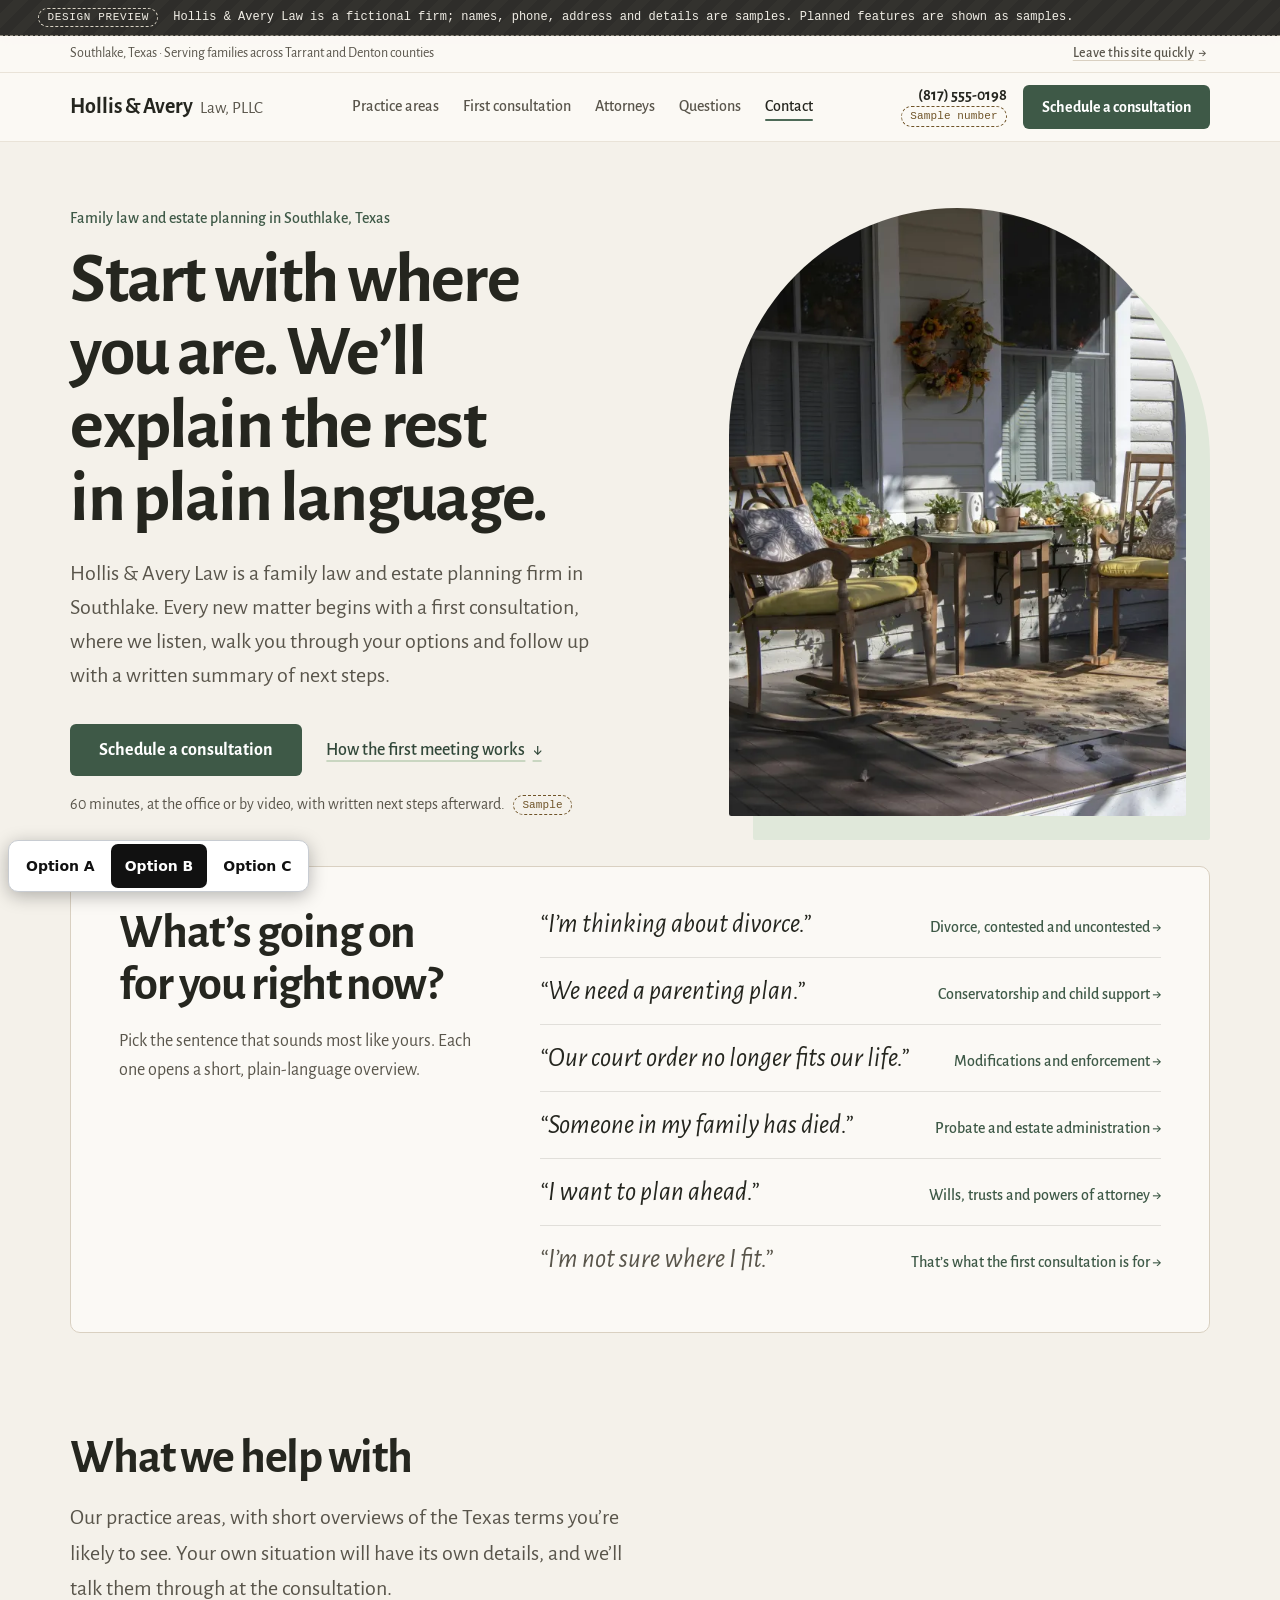
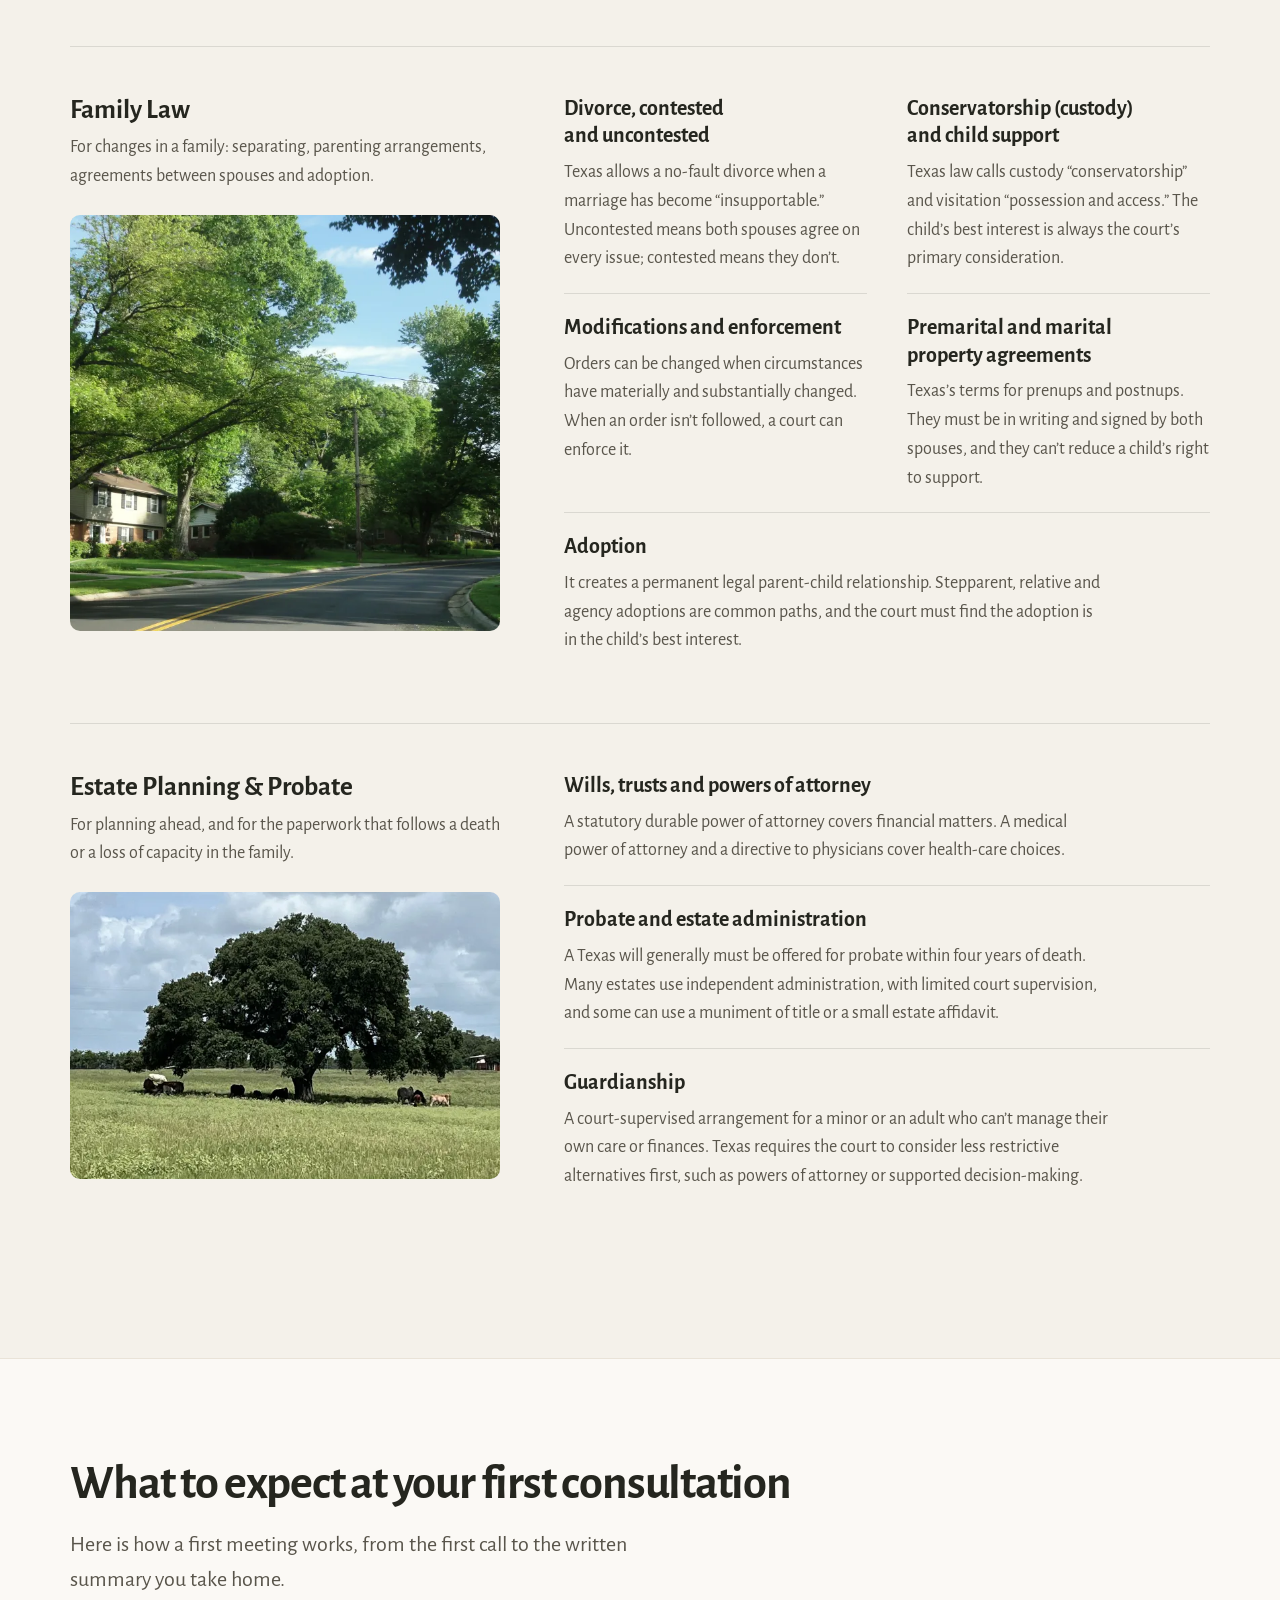
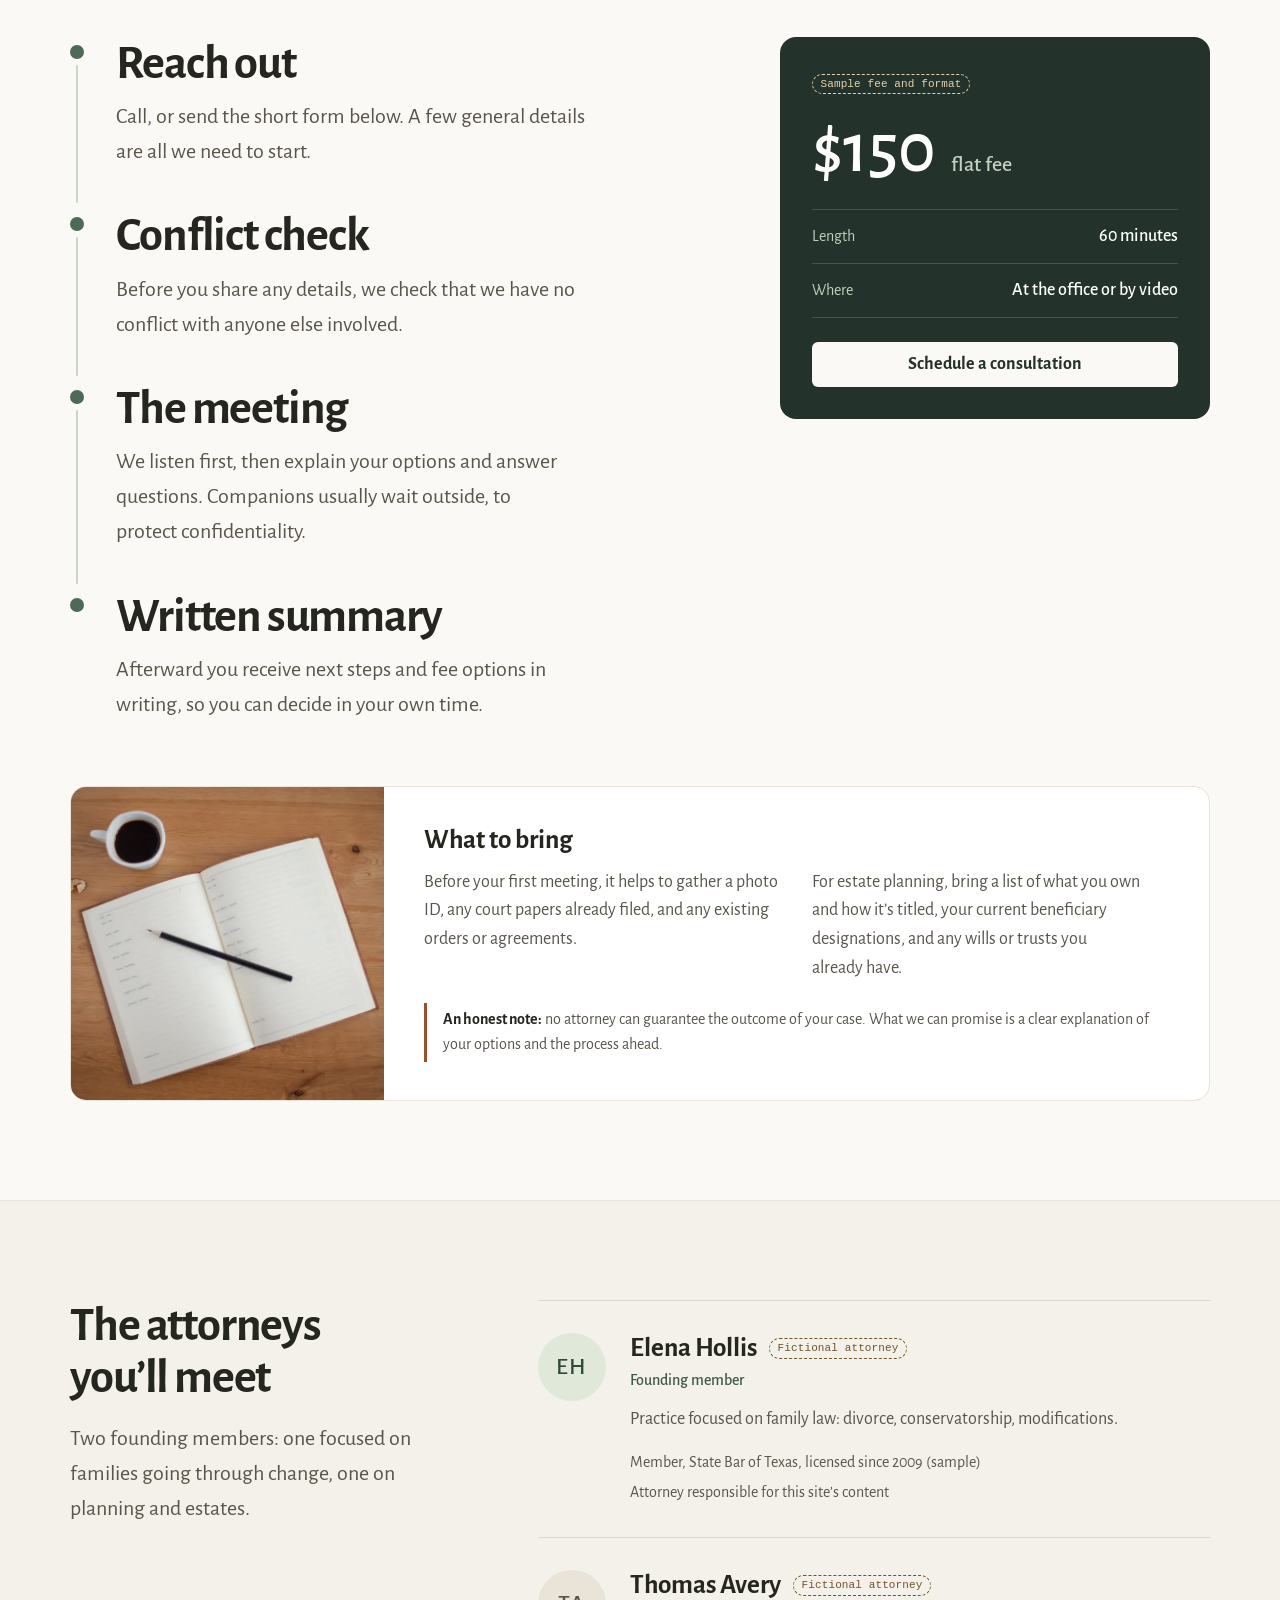
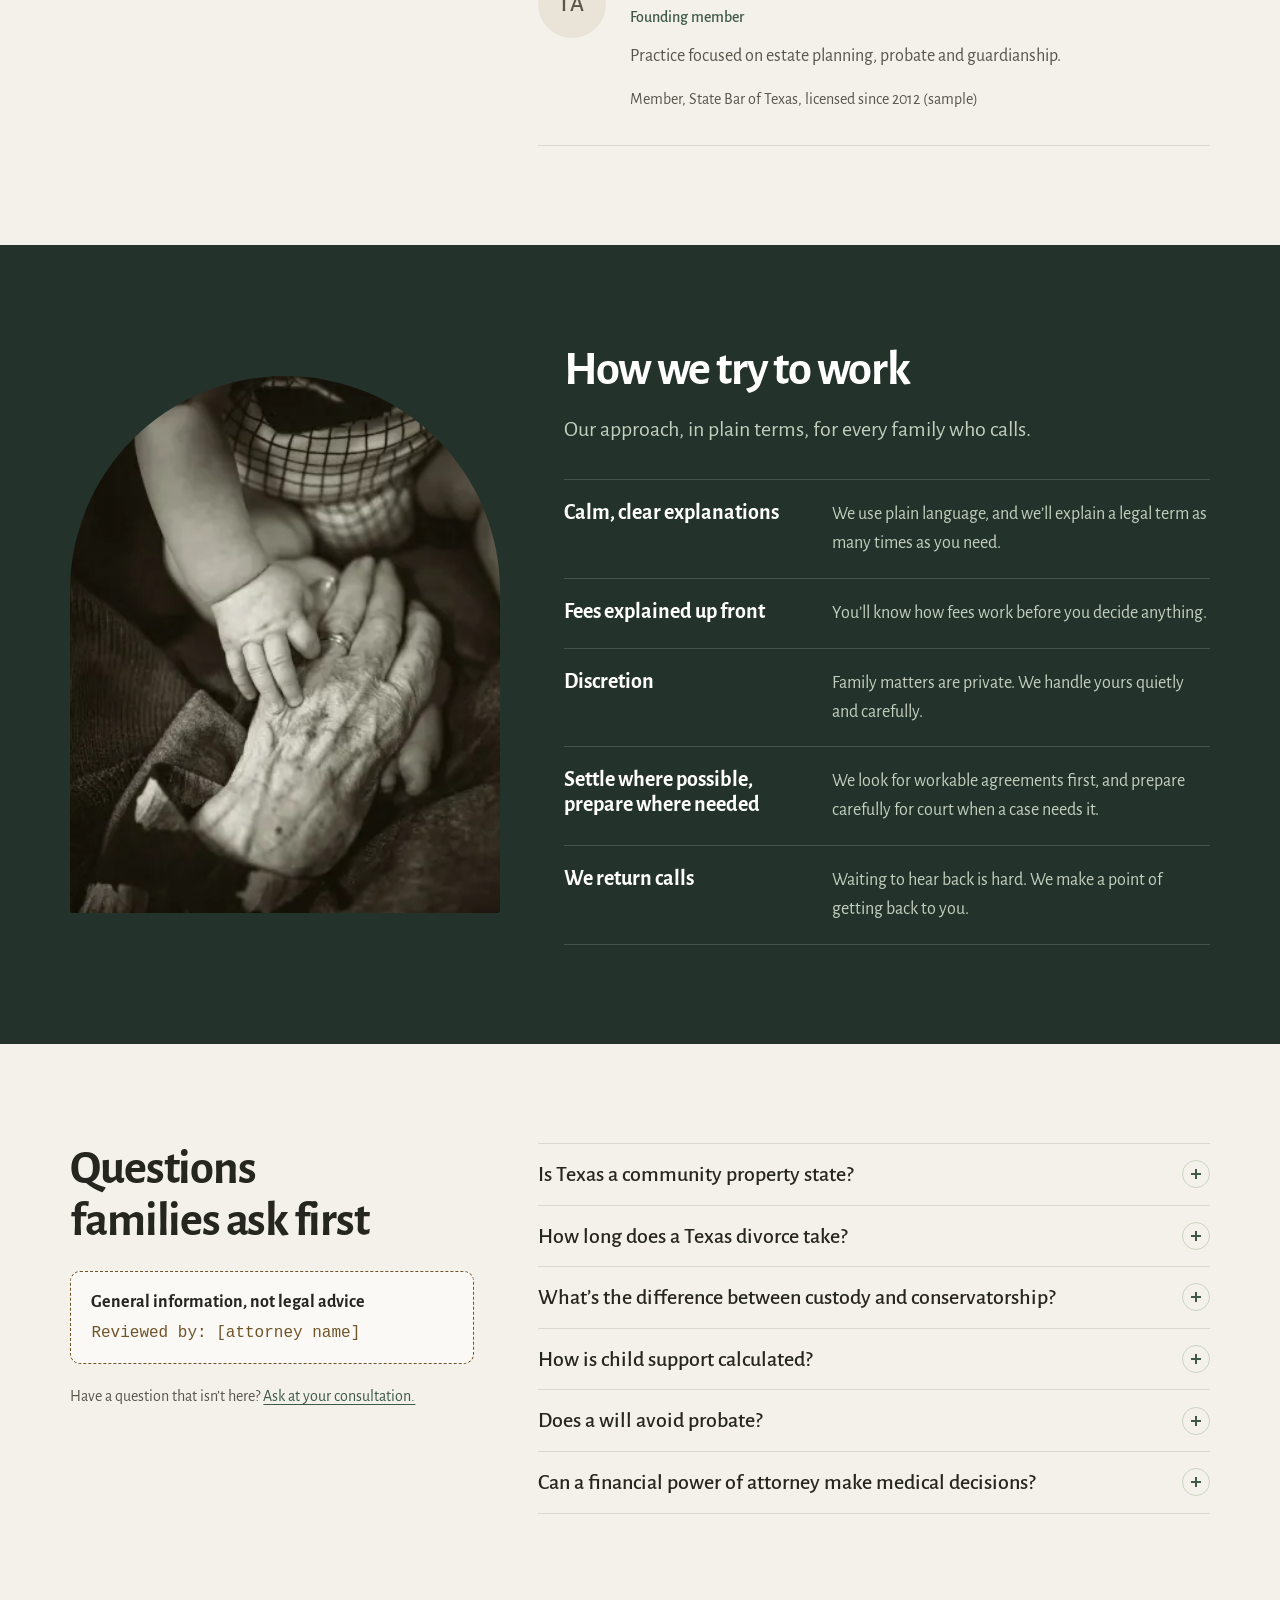
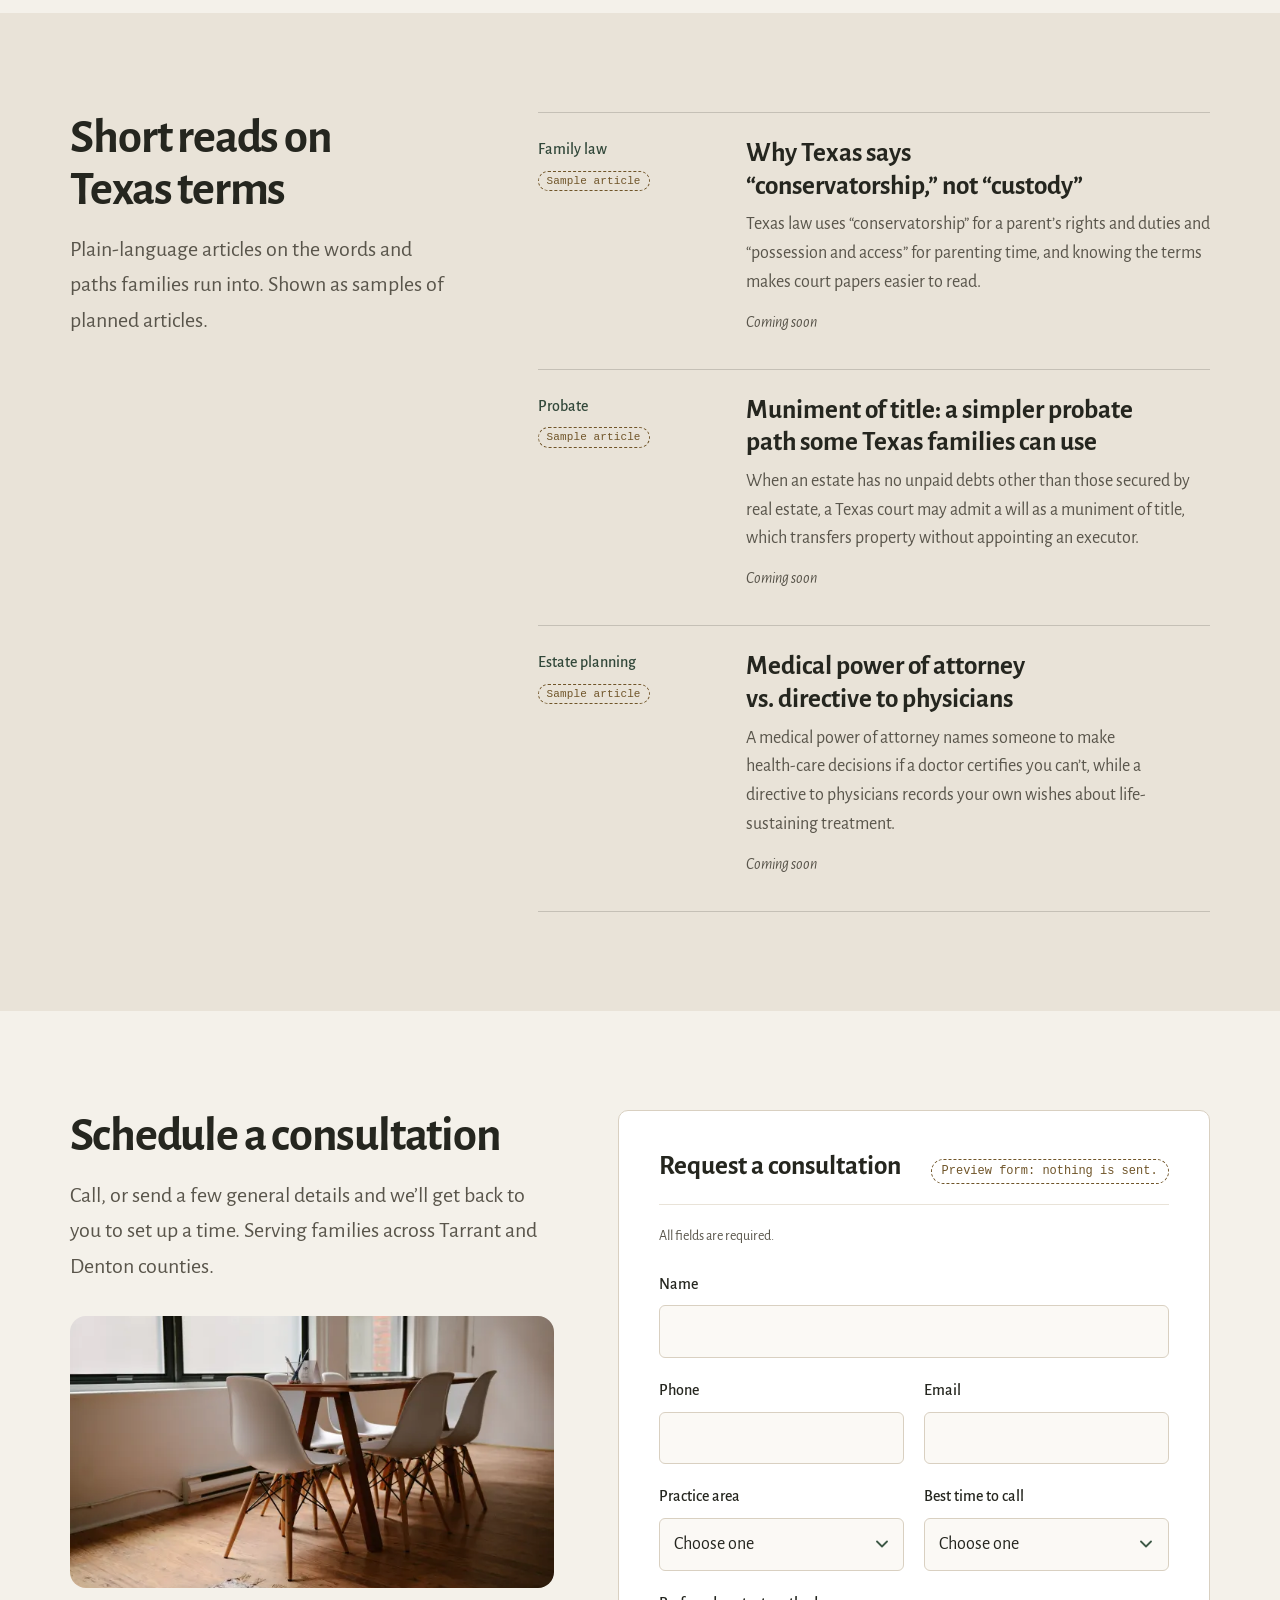
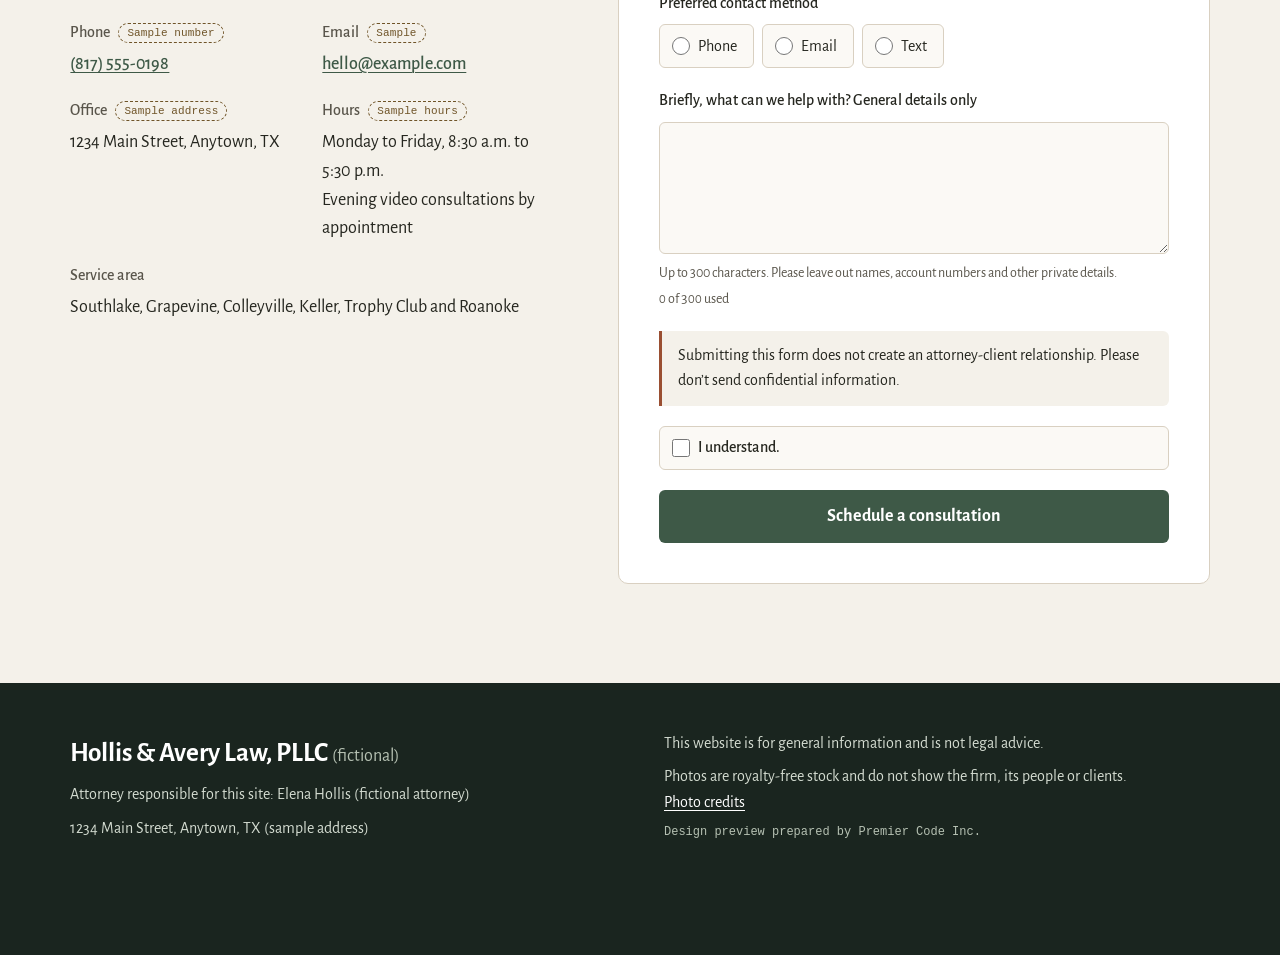
==== commit 29a95206: "Apply design review round 1 fixes to all three options and the credits page - Option A: drop arches " ====
--- a/option-b/index.html
+++ b/option-b/index.html
@@ -13,7 +13,7 @@
   <meta name="theme-color" content="#f4f1ea">
   <link rel="preconnect" href="https://fonts.googleapis.com">
   <link rel="preconnect" href="https://fonts.gstatic.com" crossorigin>
-  <link rel="stylesheet" href="https://fonts.googleapis.com/css2?family=Alegreya+Sans:ital,wght@0,400;0,500;0,700;1,400&amp;family=Source+Sans+3:ital,wght@0,400..700;1,400&amp;display=swap">
+  <link rel="stylesheet" href="https://fonts.googleapis.com/css2?family=Alegreya+Sans:ital,wght@0,400;0,500;0,700;0,800;1,400;1,500&amp;display=swap">
   <link rel="stylesheet" href="styles.css">
   <script>document.documentElement.classList.add('js');</script>
   <script src="main.js" defer></script>
@@ -66,24 +66,21 @@
         <div class="hero__copy">
           <p class="hero__kicker">Family law and estate planning in Southlake, Texas</p>
           <h1 id="hero-title" class="hero__title">Start with where you are. We&rsquo;ll explain the rest in plain language.</h1>
-          <p class="hero__lede">Hollis &amp; Avery Law is a small family law and estate planning firm. Every new matter begins with a first consultation, where we listen, walk you through your options and follow up with a written summary of next steps.</p>
+          <p class="hero__lede">Hollis &amp; Avery Law is a family law and estate planning firm in Southlake. Every new matter begins with a first consultation, where we listen, walk you through your options and follow up with a written summary of next steps.</p>
           <div class="hero__actions">
             <a class="btn btn--primary btn--lg" href="#contact">Schedule a consultation</a>
             <a class="text-link" href="#consultation">How the first meeting works <span aria-hidden="true">&darr;</span></a>
           </div>
+          <p class="hero__fine">60 minutes, at the office or by video, with written next steps afterward. <span class="tag">Sample</span></p>
         </div>
         <figure class="hero__media">
           <img
-            src="../assets/img/table-by-window-01-1200.webp"
-            srcset="../assets/img/table-by-window-01-640.webp 640w, ../assets/img/table-by-window-01-1200.webp 1200w, ../assets/img/table-by-window-01-2400.webp 2400w"
-            sizes="(min-width: 2200px) 900px, (min-width: 960px) 42vw, 100vw"
+            src="../assets/img/porch-rocking-chairs-01-1200.webp"
+            srcset="../assets/img/porch-rocking-chairs-01-640.webp 640w, ../assets/img/porch-rocking-chairs-01-1200.webp 1200w, ../assets/img/porch-rocking-chairs-01-2400.webp 2400w"
+            sizes="(min-width: 960px) 760px, 100vw"
             width="1200" height="801"
-            alt="A small wooden table and four chairs beside a sunny window"
+            alt="Two rocking chairs and a small table on a sunny front porch"
             fetchpriority="high">
-          <div class="hero__note">
-            <p class="hero__note-title">Your first consultation <span class="tag">Sample</span></p>
-            <p class="hero__note-line">60 minutes, at the office or by video, with written next steps afterward.</p>
-          </div>
         </figure>
       </div>
     </section>
@@ -107,8 +104,8 @@
         </div>
 
         <div class="section-head">
-          <h2 id="practice-title" class="section-title">Practice areas</h2>
-          <p class="section-intro">Short overviews of the Texas terms you&rsquo;re likely to see. Your own situation will have its own details, and we&rsquo;ll talk them through at the consultation.</p>
+          <h2 id="practice-title" class="section-title">What we help with</h2>
+          <p class="section-intro">Our practice areas, with short overviews of the Texas terms you&rsquo;re likely to see. Your own situation will have its own details, and we&rsquo;ll talk them through at the consultation.</p>
         </div>
 
         <article class="area area--family" aria-labelledby="family-title">
@@ -180,11 +177,12 @@
     <!-- FIRST CONSULTATION -->
     <section class="consult" id="consultation" aria-labelledby="consult-title">
       <div class="container">
-        <div class="section-head section-head--center">
+        <div class="section-head">
           <h2 id="consult-title" class="section-title">What to expect at your first consultation</h2>
           <p class="section-intro">Here is how a first meeting works, from the first call to the written summary you take home.</p>
         </div>
 
+        <div class="consult__layout">
         <!-- Steps are shown by name only, never numbered (library 002 req 17). -->
         <ol class="path" role="list" data-path>
           <li class="path__step">
@@ -209,7 +207,6 @@
           </li>
         </ol>
 
-        <div class="consult__details">
           <!-- PLACEHOLDER: consultation fee and format -->
           <div class="fee">
             <p class="fee__label"><span class="tag">Sample fee and format</span></p>
@@ -220,6 +217,7 @@
             </dl>
             <a class="btn btn--primary btn--block" href="#contact">Schedule a consultation</a>
           </div>
+        </div>
 
           <div class="bring">
             <img class="bring__img"
@@ -236,7 +234,6 @@
               <p class="honest-note"><strong>An honest note:</strong> no attorney can guarantee the outcome of your case. What we can promise is a clear explanation of your options and the process ahead.</p>
             </div>
           </div>
-        </div>
       </div>
     </section>
 
@@ -288,8 +285,8 @@
             loading="lazy">
         </figure>
         <div class="approach__copy">
-          <h2 id="approach-title" class="section-title">Our approach</h2>
-          <p class="section-intro">How we try to work with every family who calls.</p>
+          <h2 id="approach-title" class="section-title">How we try to work</h2>
+          <p class="section-intro">Our approach, in plain terms, for every family who calls.</p>
           <ul class="values" role="list">
             <li>
               <h3>Calm, clear explanations</h3>
@@ -320,7 +317,7 @@
     <section class="faq" id="faq" aria-labelledby="faq-title">
       <div class="container faq__inner">
         <div class="faq__head">
-          <h2 id="faq-title" class="section-title">Common questions</h2>
+          <h2 id="faq-title" class="section-title">Questions families ask first</h2>
           <div class="faq__notice">
             <p class="faq__notice-title">General information, not legal advice</p>
             <p class="faq__reviewed">Reviewed by: [attorney name]</p>
@@ -379,8 +376,8 @@
     <section class="insights" id="insights" aria-labelledby="insights-title">
       <div class="container insights__inner">
         <div class="section-head insights__head">
-          <h2 id="insights-title" class="section-title">Insights</h2>
-          <p class="section-intro">Short reads on the terms and paths families run into. Shown as samples of planned articles.</p>
+          <h2 id="insights-title" class="section-title">Short reads on Texas terms</h2>
+          <p class="section-intro">Plain-language articles on the words and paths families run into. Shown as samples of planned articles.</p>
         </div>
         <ul class="insight-list" role="list">
           <li class="insight">
@@ -419,11 +416,11 @@
           <p class="section-intro">Call, or send a few general details and we&rsquo;ll get back to you to set up a time. Serving families across Tarrant and Denton counties.</p>
 
           <img class="contact__img"
-            src="../assets/img/porch-rocking-chairs-01-1200.webp"
-            srcset="../assets/img/porch-rocking-chairs-01-640.webp 640w, ../assets/img/porch-rocking-chairs-01-1200.webp 1200w, ../assets/img/porch-rocking-chairs-01-2400.webp 2400w"
+            src="../assets/img/table-by-window-01-1200.webp"
+            srcset="../assets/img/table-by-window-01-640.webp 640w, ../assets/img/table-by-window-01-1200.webp 1200w, ../assets/img/table-by-window-01-2400.webp 2400w"
             sizes="(min-width: 2200px) 900px, (min-width: 960px) 40vw, 100vw"
             width="1200" height="801"
-            alt="Two rocking chairs and a small table on a sunny front porch"
+            alt="A small wooden table and four chairs beside a sunny window"
             loading="lazy">
 
           <dl class="contact-list">
@@ -547,7 +544,7 @@
               <p class="field__error" id="f-ack-err" hidden>Please confirm you&rsquo;ve read the note above.</p>
             </div>
 
-            <button class="btn btn--primary btn--lg btn--block" type="submit">Request my consultation</button>
+            <button class="btn btn--primary btn--lg btn--block" type="submit">Schedule a consultation</button>
             <p class="form-status" role="status" aria-live="polite"></p>
           </form>
         </div>
--- a/option-b/styles.css
+++ b/option-b/styles.css
@@ -1,8 +1,9 @@
 /* ==========================================================================
    Option B: Modern counsel
-   Warm stone and sage, humanist type (Alegreya Sans display + Source Sans 3 text).
-   Signature shapes: an arched window over the hero photo, ruled plain-language lists,
-   and a named consultation path that draws itself in. Mobile-first.
+   Warm stone and sage, one humanist family (Alegreya Sans) with real weight contrast:
+   bold, tight headings; calligraphic italic for the visitor's own words; regular text.
+   The arch is the page's one soft shape; everything else is square-ish and ruled.
+   A named consultation path draws itself in beside the fee. Mobile-first.
    ========================================================================== */
 
 :root {
@@ -31,17 +32,19 @@
   --error: #a3322a;
 
   /* Type */
-  --font-display: 'Alegreya Sans', 'Source Sans 3', system-ui, sans-serif;
-  --font-text: 'Source Sans 3', system-ui, -apple-system, 'Segoe UI', sans-serif;
+  --font-display: 'Alegreya Sans', 'Gill Sans', 'Segoe UI', system-ui, sans-serif;
+  --font-text: 'Alegreya Sans', 'Gill Sans', 'Segoe UI', system-ui, sans-serif;
   --font-preview: ui-monospace, 'SFMono-Regular', Menlo, Consolas, monospace;
 
-  --text-xs: 0.8125rem;
-  --text-sm: 0.9375rem;
-  --text-base: 1.0625rem;
-  --text-lg: clamp(1.125rem, 1.06rem + 0.3vw, 1.3125rem);
-  --text-xl: clamp(1.3125rem, 1.18rem + 0.55vw, 1.625rem);
-  --text-2xl: clamp(1.875rem, 1.45rem + 1.6vw, 2.875rem);
-  --text-3xl: clamp(2.375rem, 1.6rem + 3.1vw, 4.25rem);
+  /* Alegreya Sans has a small x-height, so text sizes sit a step above the usual */
+  --text-xs: 0.875rem;
+  --text-sm: 1rem;
+  --text-base: 1.125rem;
+  --text-lg: clamp(1.1875rem, 1.1rem + 0.35vw, 1.375rem);
+  --text-xl: clamp(1.375rem, 1.22rem + 0.6vw, 1.75rem);
+  --text-2xl: clamp(2rem, 1.5rem + 1.9vw, 3.125rem);
+  --text-3xl: clamp(2.5rem, 1.6rem + 3.6vw, 4.75rem);
+  --track-tight: -0.025em;
 
   /* Spacing (4px base) */
   --space-1: 0.25rem;
@@ -90,7 +93,7 @@
   text-rendering: optimizeLegibility;
 }
 img { display: block; max-width: 100%; height: auto; }
-h1, h2, h3, h4 { margin: 0; font-family: var(--font-display); font-weight: 500; line-height: 1.15; color: var(--ink); text-wrap: balance; }
+h1, h2, h3, h4 { margin: 0; font-family: var(--font-display); font-weight: 700; line-height: 1.12; color: var(--ink); text-wrap: balance; }
 p { margin: 0; text-wrap: pretty; }
 ul, ol { margin: 0; padding: 0; }
 ul[role="list"], ol[role="list"] { list-style: none; }
@@ -112,7 +115,7 @@
   position: absolute; left: var(--space-4); top: -200px; z-index: 100;
   padding: var(--space-3) var(--space-5);
   background: var(--ink); color: #fff; border-radius: var(--radius-sm);
-  font-weight: 600; text-decoration: none;
+  font-weight: 500; text-decoration: none;
 }
 .skip-link:focus { top: var(--space-3); color: #fff; }
 
@@ -146,12 +149,12 @@
 .site-header__utility { border-bottom: 1px solid var(--stone-200); font-size: var(--text-xs); color: var(--stone-700); }
 .site-header__utility-inner { display: flex; align-items: center; justify-content: flex-end; gap: var(--space-3); min-height: 2.25rem; }
 .site-header__area { display: none; margin-right: auto; }
-.utility-phone { display: inline-flex; align-items: center; gap: 0.375rem; min-height: 2rem; margin-right: auto; color: var(--ink); font-weight: 650; text-decoration: none; white-space: nowrap; }
+.utility-phone { display: inline-flex; align-items: center; gap: 0.375rem; min-height: 2rem; margin-right: auto; color: var(--ink); font-weight: 700; text-decoration: none; white-space: nowrap; }
 .utility-phone:hover { color: var(--ink); text-decoration: underline; }
 .quick-exit {
   display: inline-flex; align-items: center; gap: 0.35em;
   min-height: 2rem; padding-inline: var(--space-1);
-  color: var(--stone-700); font-size: var(--text-xs); font-weight: 600; white-space: nowrap;
+  color: var(--stone-700); font-size: var(--text-xs); font-weight: 500; white-space: nowrap;
   text-decoration: underline; text-decoration-color: var(--stone-300);
 }
 .quick-exit:hover { color: var(--ink); text-decoration-color: currentColor; }
@@ -197,30 +200,31 @@
 .btn {
   display: inline-flex; align-items: center; justify-content: center; gap: var(--space-2);
   min-height: 44px; padding: 0.625rem 1.25rem;
-  font-family: var(--font-text); font-size: var(--text-sm); font-weight: 600; line-height: 1.25;
+  font-family: var(--font-text); font-size: var(--text-base); font-weight: 700; line-height: 1.25;
   text-align: center; text-decoration: none;
-  border: 1px solid transparent; border-radius: var(--radius-full);
+  border: 1px solid transparent; border-radius: var(--radius-sm);
   cursor: pointer;
   transition: background-color var(--t-fast), color var(--t-fast), box-shadow var(--t-base);
 }
 .btn--primary { background: var(--sage-700); color: #fff; }
-.btn--primary:hover { background: var(--sage-900); color: #fff; box-shadow: var(--shadow-md); }
+.btn--primary:hover { background: var(--sage-900); color: #fff; }
 .btn--primary:active { background: var(--sage-950); box-shadow: none; }
-.btn--sm { padding: 0.5rem 1rem; font-size: var(--text-xs); }
+.btn--sm { padding: 0.5rem 1rem; font-size: var(--text-sm); }
 .btn--lg { min-height: 52px; padding: 0.875rem 1.75rem; font-size: var(--text-base); }
 .btn--block { width: 100%; }
 
 .text-link {
   display: inline-flex; align-items: center; gap: 0.4em; min-height: 44px;
-  font-weight: 600; color: var(--sage-800);
+  font-weight: 500; color: var(--sage-800);
   text-decoration: underline; text-decoration-color: var(--sage-200); text-decoration-thickness: 2px; text-underline-offset: 0.3em;
 }
 .text-link:hover { color: var(--sage-950); text-decoration-color: var(--sage-600); }
-/* At phone widths the switcher covers the bottom-left of the first screen; the nav already links to the consultation section. */
-@media (max-width: 479px) { .hero__actions .text-link { display: none; } }
+/* At phone widths the switcher covers the bottom-left of the first screen. The nav already links to the consultation,
+   and the same sample format line appears, labeled, in the fee panel. */
+@media (max-width: 479px) { .hero .hero__actions .text-link, .hero .hero__fine { display: none; } }
 
 /* ---------- Shared section heads (no eyebrows: the heading is the label) ---------- */
-.section-title { font-size: var(--text-2xl); font-weight: 500; letter-spacing: -0.012em; }
+.section-title { font-size: var(--text-2xl); font-weight: 700; letter-spacing: var(--track-tight); line-height: 1.08; }
 .section-intro { font-size: var(--text-lg); color: var(--stone-700); max-width: 36rem; margin-top: var(--space-4); }
 .section-head { margin-bottom: var(--space-10); }
 .section-head--center { text-align: center; }
@@ -229,8 +233,8 @@
 /* ---------- Hero ---------- */
 .hero { padding-block: var(--space-6) var(--space-6); }
 .hero__inner { display: grid; gap: var(--space-8); align-items: center; }
-.hero__kicker { font-size: var(--text-sm); font-weight: 600; color: var(--sage-700); }
-.hero__title { font-size: var(--text-3xl); font-weight: 500; letter-spacing: -0.02em; line-height: 1.04; margin-top: var(--space-3); max-width: 14ch; }
+.hero__kicker { font-size: var(--text-sm); font-weight: 500; color: var(--sage-700); }
+.hero__title { font-size: var(--text-3xl); font-weight: 700; letter-spacing: var(--track-tight); line-height: 1.02; margin-top: var(--space-3); max-width: 14ch; }
 .hero__lede { font-size: var(--text-lg); line-height: 1.55; color: var(--stone-700); margin-top: var(--space-4); max-width: 33rem; }
 .hero__actions { display: flex; flex-wrap: wrap; align-items: center; gap: var(--space-3) var(--space-6); margin-top: var(--space-6); }
 
@@ -239,18 +243,18 @@
   width: 100%; aspect-ratio: 16 / 10; object-fit: cover; object-position: 55% 60%;
   border-radius: var(--radius-lg);
 }
-.hero__note { display: none; }
+.hero__fine { display: flex; flex-wrap: wrap; align-items: center; gap: var(--space-1) var(--space-2); margin-top: var(--space-4); font-size: var(--text-sm); color: var(--stone-700); max-width: 33rem; }
 
 /* ---------- Situation guide ---------- */
 .practice { padding-block: var(--space-8) var(--section); }
 .guide {
   padding: var(--space-8) var(--space-5) var(--space-4);
   background: var(--stone-50);
-  border: 1px solid var(--stone-200);
-  border-radius: var(--radius-lg);
+  border: 1px solid var(--stone-300);
+  border-radius: var(--radius-md);
   margin-bottom: var(--section);
 }
-.guide__title { font-size: var(--text-xl); font-weight: 700; }
+.guide__title { font-size: var(--text-xl); font-weight: 700; letter-spacing: -0.015em; }
 .guide__intro { color: var(--stone-700); margin-top: var(--space-2); max-width: 26rem; }
 .guide__list { margin-top: var(--space-5); }
 .guide__list li + li { border-top: var(--rule); }
@@ -263,11 +267,11 @@
   transition: background-color var(--t-fast);
 }
 .situation:hover { color: var(--ink); background: var(--sage-50); }
-.situation__say { font-family: var(--font-display); font-size: var(--text-lg); line-height: 1.3; }
-.situation__go { font-size: var(--text-sm); font-weight: 600; color: var(--sage-700); }
+.situation__say { font-family: var(--font-display); font-size: var(--text-xl); font-style: italic; font-weight: 400; line-height: 1.25; }
+.situation__go { font-size: var(--text-sm); font-weight: 500; color: var(--sage-700); }
 .situation .arrow { display: inline-block; transition: transform var(--t-base); }
 .situation:hover .arrow { transform: translateX(4px); }
-.situation--unsure .situation__say { color: var(--stone-700); font-style: italic; }
+.situation--unsure .situation__say { color: var(--stone-700); }
 
 /* ---------- Practice areas: alternating rows ---------- */
 .area { display: grid; gap: var(--space-6); padding-block: var(--space-10); border-top: var(--rule); }
@@ -303,10 +307,11 @@
   width: 2px; background: var(--sage-200); border-radius: 2px;
   transform-origin: top;
 }
-.path__name { font-size: var(--text-xl); font-weight: 700; }
+.path__name { font-size: var(--text-xl); font-weight: 700; letter-spacing: -0.015em; }
 .path__step p { margin-top: var(--space-2); color: var(--stone-700); max-width: 30rem; }
 
-.consult__details { display: grid; gap: var(--space-5); margin-top: var(--space-12); }
+.consult__layout { display: grid; gap: var(--space-10); }
+.bring { margin-top: var(--space-5); }
 .fee {
   padding: var(--space-6);
   background: var(--sage-900); color: #e3eae0;
@@ -318,7 +323,7 @@
 .fee__grid { display: grid; margin: var(--space-6) 0; border-top: 1px solid rgb(255 255 255 / 0.16); }
 .fee__grid > div { display: flex; justify-content: space-between; align-items: baseline; gap: var(--space-4); padding-block: var(--space-3); border-bottom: 1px solid rgb(255 255 255 / 0.16); }
 .fee dt { font-size: var(--text-sm); color: #c3cfbf; }
-.fee dd { margin: 0; font-weight: 600; text-align: right; color: #fff; }
+.fee dd { margin: 0; font-weight: 500; text-align: right; color: #fff; }
 .fee .btn--primary { background: var(--stone-50); color: var(--sage-900); }
 .fee .btn--primary:hover { background: #fff; color: var(--sage-950); }
 .fee :focus-visible { outline-color: #e0e8da; }
@@ -352,7 +357,7 @@
 }
 .attorney__initials--alt { background: var(--stone-200); color: var(--stone-700); }
 .attorney__name { display: flex; flex-wrap: wrap; align-items: center; gap: var(--space-2) var(--space-3); font-size: var(--text-xl); font-weight: 700; }
-.attorney__role { font-size: var(--text-sm); color: var(--sage-700); font-weight: 600; margin: var(--space-1) 0 var(--space-3); }
+.attorney__role { font-size: var(--text-sm); color: var(--sage-700); font-weight: 500; margin: var(--space-1) 0 var(--space-3); }
 .attorney__body > p:not([class]) { color: var(--stone-700); max-width: 32rem; }
 .attorney__meta { margin-top: var(--space-4); display: grid; gap: var(--space-1); font-size: var(--text-sm); color: var(--stone-700); }
 
@@ -376,7 +381,7 @@
   border: 1px dashed var(--preview); border-radius: var(--radius-md);
   background: var(--stone-50);
 }
-.faq__notice-title { font-weight: 650; }
+.faq__notice-title { font-weight: 700; }
 .faq__reviewed { font-size: var(--text-sm); color: var(--preview); font-family: var(--font-preview); margin-top: var(--space-1); }
 .faq__more { margin-top: var(--space-5); color: var(--stone-700); font-size: var(--text-sm); }
 .faq__list { border-top: var(--rule); }
@@ -412,7 +417,7 @@
 .insight-list { border-top: 1px solid rgb(37 38 31 / 0.18); }
 .insight { display: grid; gap: var(--space-3); padding-block: var(--space-6); border-bottom: 1px solid rgb(37 38 31 / 0.18); }
 .insight__meta { display: flex; flex-wrap: wrap; align-items: center; gap: var(--space-2) var(--space-3); }
-.insight__topic { font-size: var(--text-sm); font-weight: 600; color: var(--sage-800); }
+.insight__topic { font-size: var(--text-sm); font-weight: 500; color: var(--sage-800); }
 .insight__title { font-size: var(--text-xl); font-weight: 700; line-height: 1.2; }
 .insight__body p { margin-top: var(--space-2); color: var(--stone-700); max-width: 40rem; }
 .insight__link {
@@ -426,16 +431,15 @@
 .contact__inner { display: grid; gap: var(--space-10); align-items: start; }
 .contact__img { width: 100%; aspect-ratio: 16 / 9; object-fit: cover; object-position: 40% 55%; border-radius: var(--radius-lg); margin-top: var(--space-8); }
 .contact-list { display: grid; gap: var(--space-5); margin: var(--space-8) 0 0; }
-.contact-list dt { display: flex; flex-wrap: wrap; align-items: center; gap: var(--space-2); font-size: var(--text-sm); font-weight: 600; color: var(--stone-700); }
+.contact-list dt { display: flex; flex-wrap: wrap; align-items: center; gap: var(--space-2); font-size: var(--text-sm); font-weight: 500; color: var(--stone-700); }
 .contact-list dd { margin: var(--space-1) 0 0; }
-.contact-list dd a { font-weight: 600; }
+.contact-list dd a { font-weight: 500; }
 
 .form-card {
   padding: var(--space-6) var(--space-5);
   background: #fff;
-  border: 1px solid var(--stone-200);
-  border-radius: var(--radius-lg);
-  box-shadow: var(--shadow-md);
+  border: 1px solid var(--stone-300);
+  border-radius: var(--radius-md);
 }
 .form-card__head { display: flex; flex-wrap: wrap; align-items: baseline; justify-content: space-between; gap: var(--space-2) var(--space-4); padding-bottom: var(--space-5); margin-bottom: var(--space-5); border-bottom: 1px solid var(--stone-200); }
 .form-card__title { font-size: var(--text-xl); font-weight: 700; }
@@ -445,7 +449,7 @@
 .consult-form { display: grid; gap: var(--space-5); }
 .field-row { display: grid; gap: var(--space-5); }
 .field { display: grid; gap: var(--space-2); min-width: 0; }
-.field > label, .field legend { font-weight: 600; font-size: var(--text-sm); color: var(--ink); }
+.field > label, .field legend { font-weight: 500; font-size: var(--text-sm); color: var(--ink); }
 fieldset.field { border: 0; margin: 0; padding: 0; }
 .field legend { padding: 0; margin-bottom: var(--space-2); }
 
@@ -478,7 +482,7 @@
 .choice {
   display: inline-flex; align-items: center; gap: var(--space-2);
   min-height: 44px; padding: 0.5rem 1rem 0.5rem 0.75rem;
-  border: 1px solid var(--stone-300); border-radius: var(--radius-full);
+  border: 1px solid var(--stone-300); border-radius: var(--radius-sm);
   background: var(--stone-50); cursor: pointer; font-size: var(--text-sm);
   transition: border-color var(--t-fast), background-color var(--t-fast);
 }
@@ -486,7 +490,7 @@
 .choice:has(input:checked) { border-color: var(--sage-700); background: var(--sage-50); }
 .choice input { width: 1.125rem; height: 1.125rem; margin: 0; accent-color: var(--sage-700); }
 .choice input:focus-visible { outline: 3px solid var(--sage-600); outline-offset: 2px; }
-.choice--check { border-radius: var(--radius-sm); font-weight: 600; }
+.choice--check { border-radius: var(--radius-sm); font-weight: 500; }
 
 .form-legal {
   padding: var(--space-3) var(--space-4);
@@ -497,7 +501,7 @@
 }
 
 /* Errors: thicker red border, an icon and a text message, never color alone */
-.field__error { display: flex; align-items: flex-start; gap: var(--space-2); font-size: var(--text-sm); font-weight: 600; color: var(--error); }
+.field__error { display: flex; align-items: flex-start; gap: var(--space-2); font-size: var(--text-sm); font-weight: 500; color: var(--error); }
 .field__error[hidden] { display: none; }
 .field__error::before {
   content: "!"; flex: none; display: grid; place-items: center;
@@ -512,7 +516,7 @@
   display: flex; align-items: center; gap: var(--space-3);
   padding: var(--space-4) var(--space-5); border-radius: var(--radius-sm);
   background: var(--sage-50); border: 1px solid var(--sage-200);
-  font-weight: 650; color: var(--sage-900);
+  font-weight: 700; color: var(--sage-900);
 }
 .form-status::before {
   content: ""; flex: none; width: 1.25rem; height: 1.25rem; border-radius: 50%;
@@ -567,67 +571,54 @@
   .site-nav ul { padding: 0; }
   .utility-phone { display: none; }
   .header-phone { display: inline-flex; flex-direction: column; align-items: flex-end; gap: 1px; text-decoration: none; color: var(--ink); line-height: 1.2; }
-  .header-phone__number { font-weight: 650; font-size: var(--text-sm); }
+  .header-phone__number { font-weight: 700; font-size: var(--text-sm); }
   .header-phone:hover .header-phone__number { text-decoration: underline; }
   .btn--sm { min-height: 44px; padding: 0.625rem 1.125rem; font-size: var(--text-sm); }
 
-  /* Hero: copy left, arched window right with a sage arch offset behind it */
-  .hero { padding-block: var(--space-16) var(--space-24); max-height: min(100svh, 1000px); }
+  /* Hero: copy left; arched window right, sized by height so it stays taller than wide */
+  .hero { --hero-h: max(26rem, min(38rem, calc(100svh - 17rem))); padding-block: var(--space-16) var(--space-20); max-height: min(100svh, 1000px); }
   .hero__lede { margin-top: var(--space-5); }
   .hero__actions { margin-top: var(--space-8); }
-  .hero__inner { grid-template-columns: 1.1fr 0.9fr; gap: var(--space-16); }
-  .hero__media { justify-self: end; width: min(100%, 34rem); }
+  .hero__inner { grid-template-columns: 1.15fr 0.85fr; gap: var(--space-16); }
+  .hero__media { justify-self: end; width: min(100%, calc(var(--hero-h) * 0.8)); margin-right: var(--space-6); }
   .hero__media::before {
     content: ""; position: absolute; inset: var(--space-6) calc(var(--space-6) * -1) calc(var(--space-6) * -1) var(--space-6);
     border-radius: var(--arch); background: var(--sage-100); z-index: 0;
   }
   .hero__media img {
     position: relative; z-index: 1;
-    aspect-ratio: 4 / 5; max-height: max(400px, min(620px, calc(100svh - 280px)));
+    width: 100%; height: var(--hero-h); aspect-ratio: auto;
+    object-position: 38% 60%;
     border-radius: var(--arch);
   }
-  .hero__note {
-    display: block; position: absolute; z-index: 2; left: calc(var(--space-12) * -1); bottom: var(--space-10);
-    width: 17rem; padding: var(--space-5);
-    background: var(--stone-50); border: 1px solid var(--stone-200); border-radius: var(--radius-md);
-    box-shadow: var(--shadow-md);
-  }
-  .hero__note-title { display: flex; align-items: center; justify-content: space-between; gap: var(--space-2); font-family: var(--font-display); font-weight: 700; font-size: var(--text-lg); line-height: 1.2; }
-  .hero__note-line { margin-top: var(--space-2); font-size: var(--text-sm); color: var(--stone-700); }
 
   /* Guide: heading column left, the sentences right */
   .practice { padding-top: 0; }
-  .guide { display: grid; grid-template-columns: 0.75fr 1.25fr; gap: var(--space-12); margin-top: calc(var(--space-12) * -1); padding: var(--space-10) var(--space-12); position: relative; box-shadow: var(--shadow-md); }
+  .guide { display: grid; grid-template-columns: 0.75fr 1.25fr; gap: var(--space-12); margin-top: calc(var(--space-8) * -1); padding: var(--space-10) var(--space-12); position: relative; }
   .guide__list { margin-top: calc(var(--space-4) * -1); }
-  .guide__title { font-size: var(--text-2xl); font-weight: 500; letter-spacing: -0.012em; }
+  .guide__title { font-size: var(--text-2xl); letter-spacing: var(--track-tight); line-height: 1.08; }
   .guide__intro { margin-top: var(--space-4); }
 
-  .section-head:not(.section-head--center) { display: grid; grid-template-columns: 1fr 1fr; gap: var(--space-12); align-items: end; }
-  .section-head:not(.section-head--center) .section-intro { margin-top: 0; }
-
-  /* Practice rows alternate image side */
+  /* Practice rows: heading, summary and photo always on the left; entries on the right */
   .area { grid-template-columns: minmax(0, 0.8fr) minmax(0, 1.2fr); gap: var(--space-16); padding-block: var(--space-12); }
-  .area--estate { grid-template-columns: minmax(0, 1.2fr) minmax(0, 0.8fr); }
-  .area--estate .area__aside { order: 2; }
   .area__aside { position: sticky; top: 9rem; align-self: start; }
-  .area__img { aspect-ratio: 4 / 5; max-height: 30rem; }
-  .area__list { grid-template-columns: 1fr 1fr; column-gap: var(--space-10); }
-  .area__list li:nth-child(2) { border-top: 0; padding-top: 0; }
-  .area__list li:last-child:nth-child(odd) { grid-column: 1 / -1; }
-
-  /* Path runs left to right */
-  .path { grid-template-columns: repeat(4, 1fr); column-gap: var(--space-8); }
-  .path__step { padding: calc(var(--node) + var(--space-6)) 0 0; }
-  .path__node { top: 0; }
-  .path__step:not(:last-child)::after {
-    left: calc(var(--node) + 0.5rem); right: calc(var(--space-8) * -1 + 0.5rem);
-    top: calc(var(--node) / 2 - 1px); bottom: auto; width: auto; height: 2px;
-    transform-origin: left;
-  }
-  .consult__details { grid-template-columns: minmax(18rem, 0.75fr) 1.25fr; gap: var(--space-8); margin-top: var(--space-16); align-items: stretch; }
-  .fee { padding: var(--space-8); display: flex; flex-direction: column; }
-  .fee .btn { margin-top: auto; }
-  .bring__body { padding: var(--space-8); }
+  .area__img { aspect-ratio: 4 / 5; max-height: 26rem; }
+  .area--family .area__list { grid-template-columns: 1fr 1fr; column-gap: var(--space-10); }
+  .area--family .area__list li:nth-child(2) { border-top: 0; padding-top: 0; }
+  .area--family .area__list li:last-child { grid-column: 1 / -1; }
+  .area--estate .area__img { aspect-ratio: 3 / 2; }
+
+  /* Path stays vertical, beside the fee panel */
+  .consult__layout { grid-template-columns: minmax(0, 1.2fr) minmax(19rem, 0.8fr); gap: var(--space-16); align-items: start; }
+  .path { --step-gap: var(--space-10); }
+  .path__step { padding-left: calc(var(--node) + var(--space-8)); }
+  .path__name { font-size: var(--text-2xl); letter-spacing: var(--track-tight); }
+  .path__step p { font-size: var(--text-lg); }
+  .fee { padding: var(--space-8); position: sticky; top: 9rem; }
+  .bring { grid-template-columns: minmax(14rem, 0.55fr) 1.45fr; margin-top: var(--space-16); }
+  .bring__body { padding: var(--space-8) var(--space-10); display: grid; grid-template-columns: 1fr 1fr; column-gap: var(--space-8); align-content: center; }
+  .bring__title { grid-column: 1 / -1; }
+  .bring__body .honest-note { grid-column: 1 / -1; }
 
   .attorneys__inner { display: grid; grid-template-columns: 0.75fr 1.25fr; gap: var(--space-16); align-items: start; }
   .attorneys__head.section-head { display: block; margin: 0; }
@@ -652,14 +643,13 @@
   .site-footer__inner { grid-template-columns: 1fr 1fr; gap: var(--space-12); }
 }
 
-@media (min-width: 1200px) {
-  .hero__note { left: calc(var(--space-16) * -1); }
-}
-
 /* Very wide screens: scale the whole system up a step, keep a firm max width */
 @media (min-width: 2200px) {
   html { font-size: 112.5%; }
   :root { --container: 80rem; }
+  /* Scaled type makes the hero taller; keep it under the 1000px cap with room before the guide */
+  .hero { padding-block: var(--space-10) var(--space-12); }
+  .guide { margin-top: 0; }
 }
 @media (min-width: 2400px) {
   html { font-size: 125%; }
@@ -671,13 +661,13 @@
 }
 
 /* ==========================================================================
-   Motion. One idea: the consultation path draws itself in, dot by dot, when it
+   Motion. One idea: the consultation path draws itself in, step by step, when it
    comes into view. Everything else stays put. Only with JS on and motion allowed.
    ========================================================================== */
 @media (prefers-reduced-motion: no-preference) {
   .js [data-path] .path__node {
-    background: var(--stone-50);
-    transition: background-color 200ms var(--ease);
+    background: var(--stone-300); border-color: var(--stone-300);
+    transition: background-color 200ms var(--ease), border-color 200ms var(--ease);
   }
   .js [data-path] .path__step:not(:last-child)::after {
     transform: scaleY(0);
@@ -688,13 +678,9 @@
   .js [data-path] .path__step:nth-child(4) .path__node { transition-delay: 1350ms; }
   .js [data-path] .path__step:nth-child(2)::after { transition-delay: 450ms; }
   .js [data-path] .path__step:nth-child(3)::after { transition-delay: 900ms; }
-  .js [data-path].is-drawn .path__node { background: var(--sage-600); }
+  .js [data-path].is-drawn .path__node { background: var(--sage-600); border-color: var(--sage-600); }
   .js [data-path].is-drawn .path__step::after { transform: none; }
 
-  @media (min-width: 960px) {
-    .js [data-path] .path__step:not(:last-child)::after { transform: scaleX(0); }
-    .js [data-path].is-drawn .path__step::after { transform: none; }
-  }
 }
 
 @media (prefers-reduced-motion: reduce) {
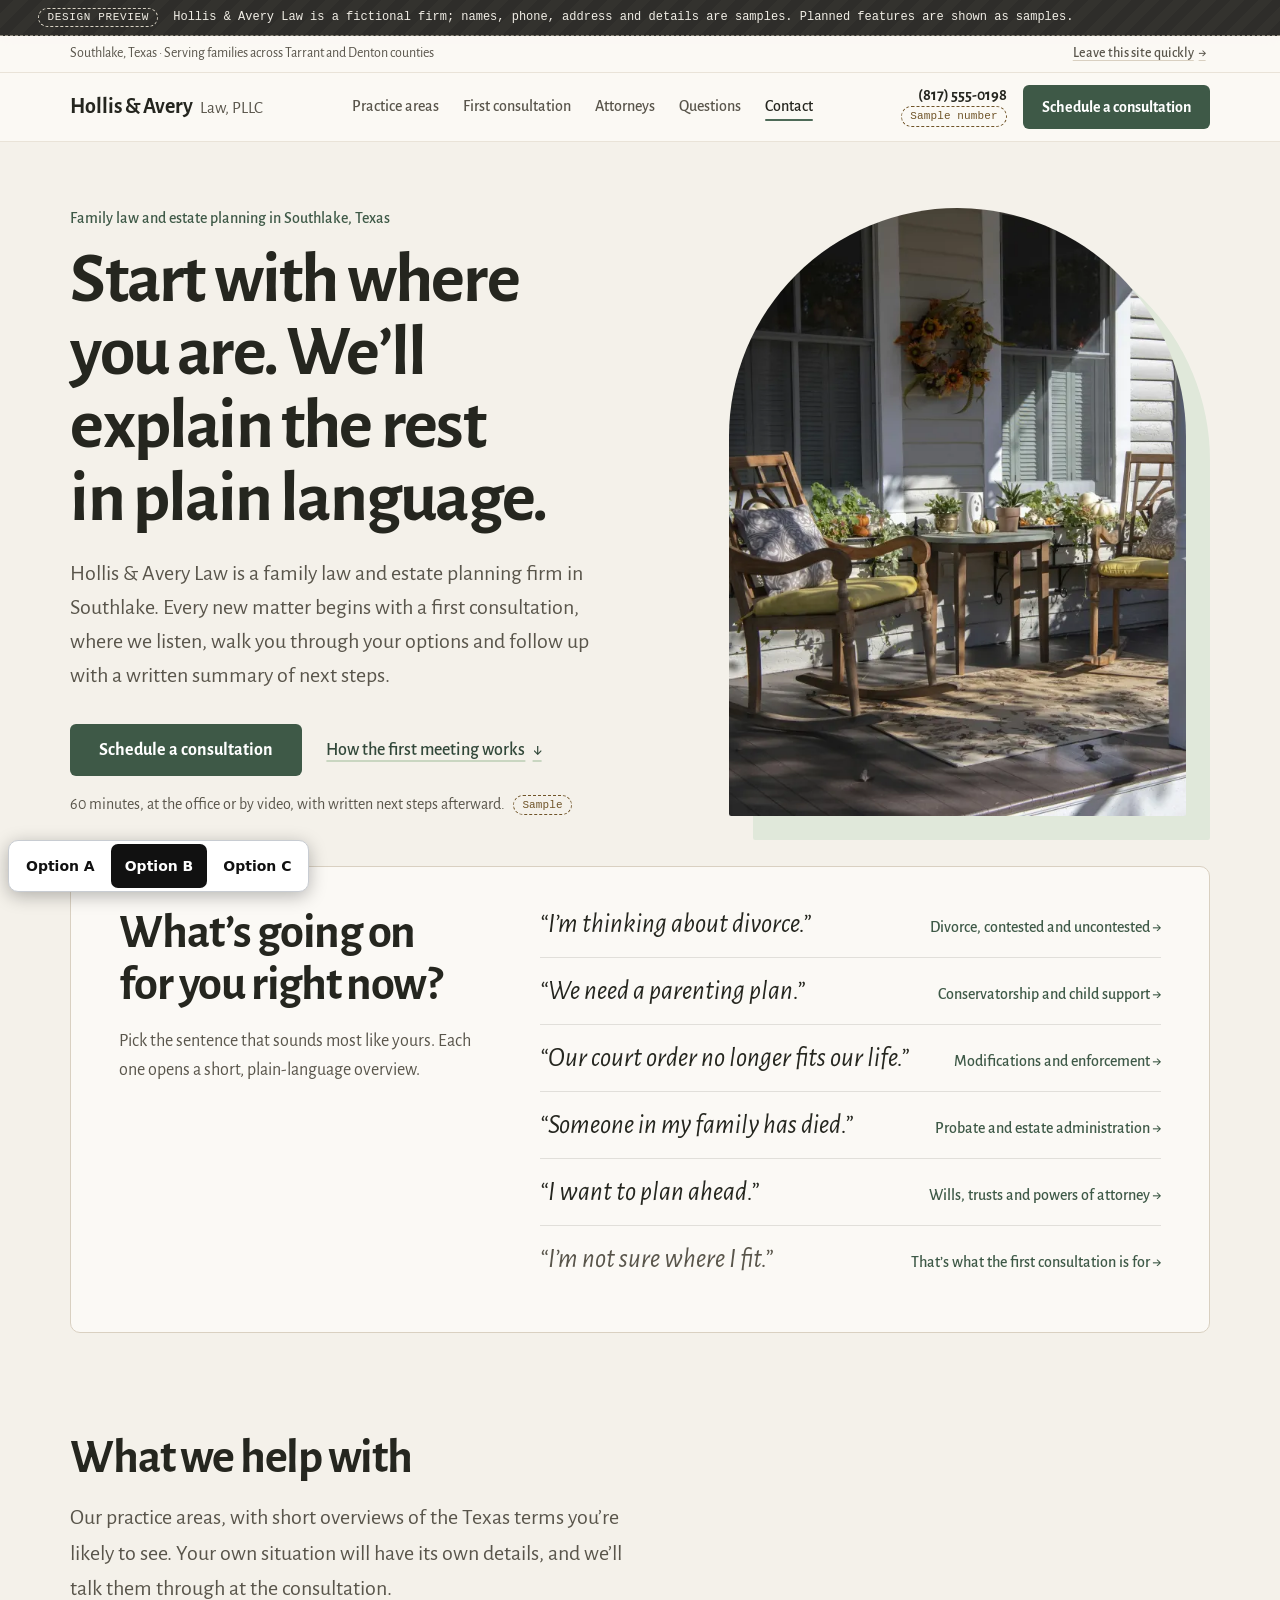
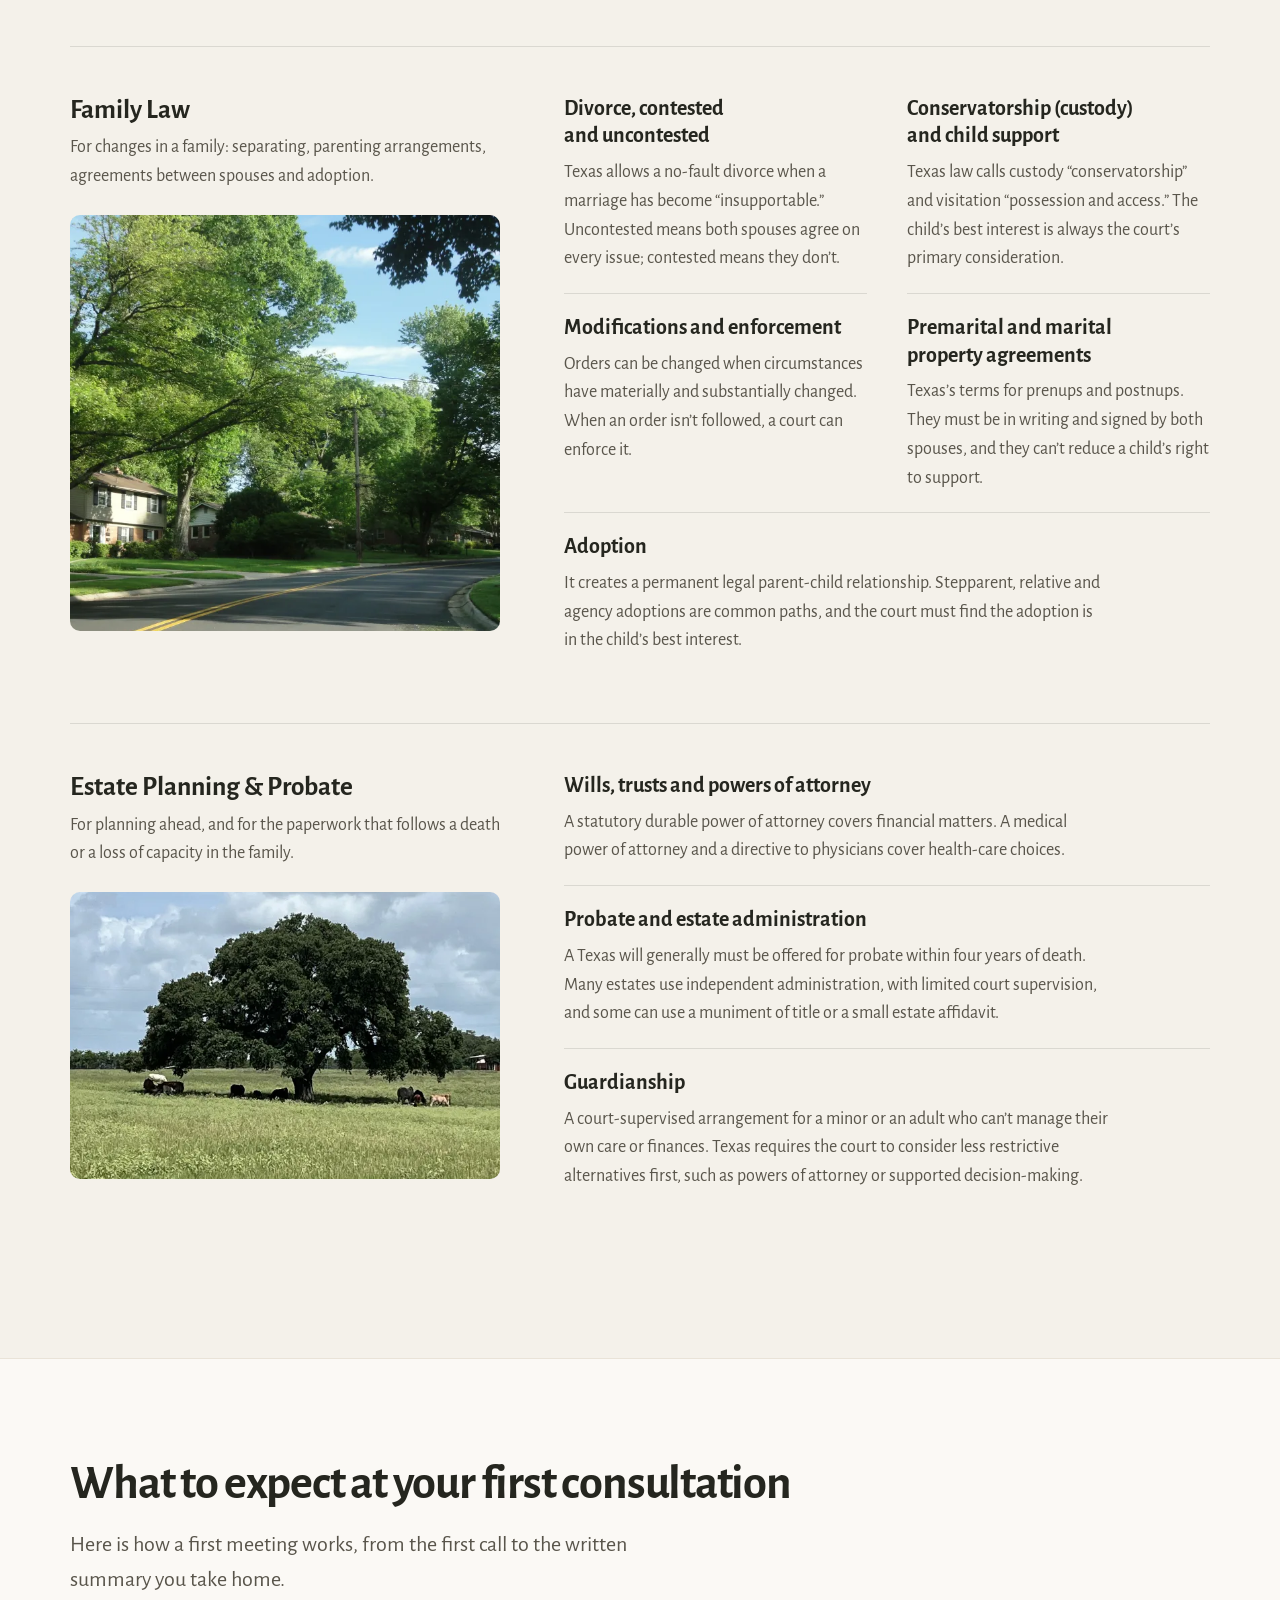
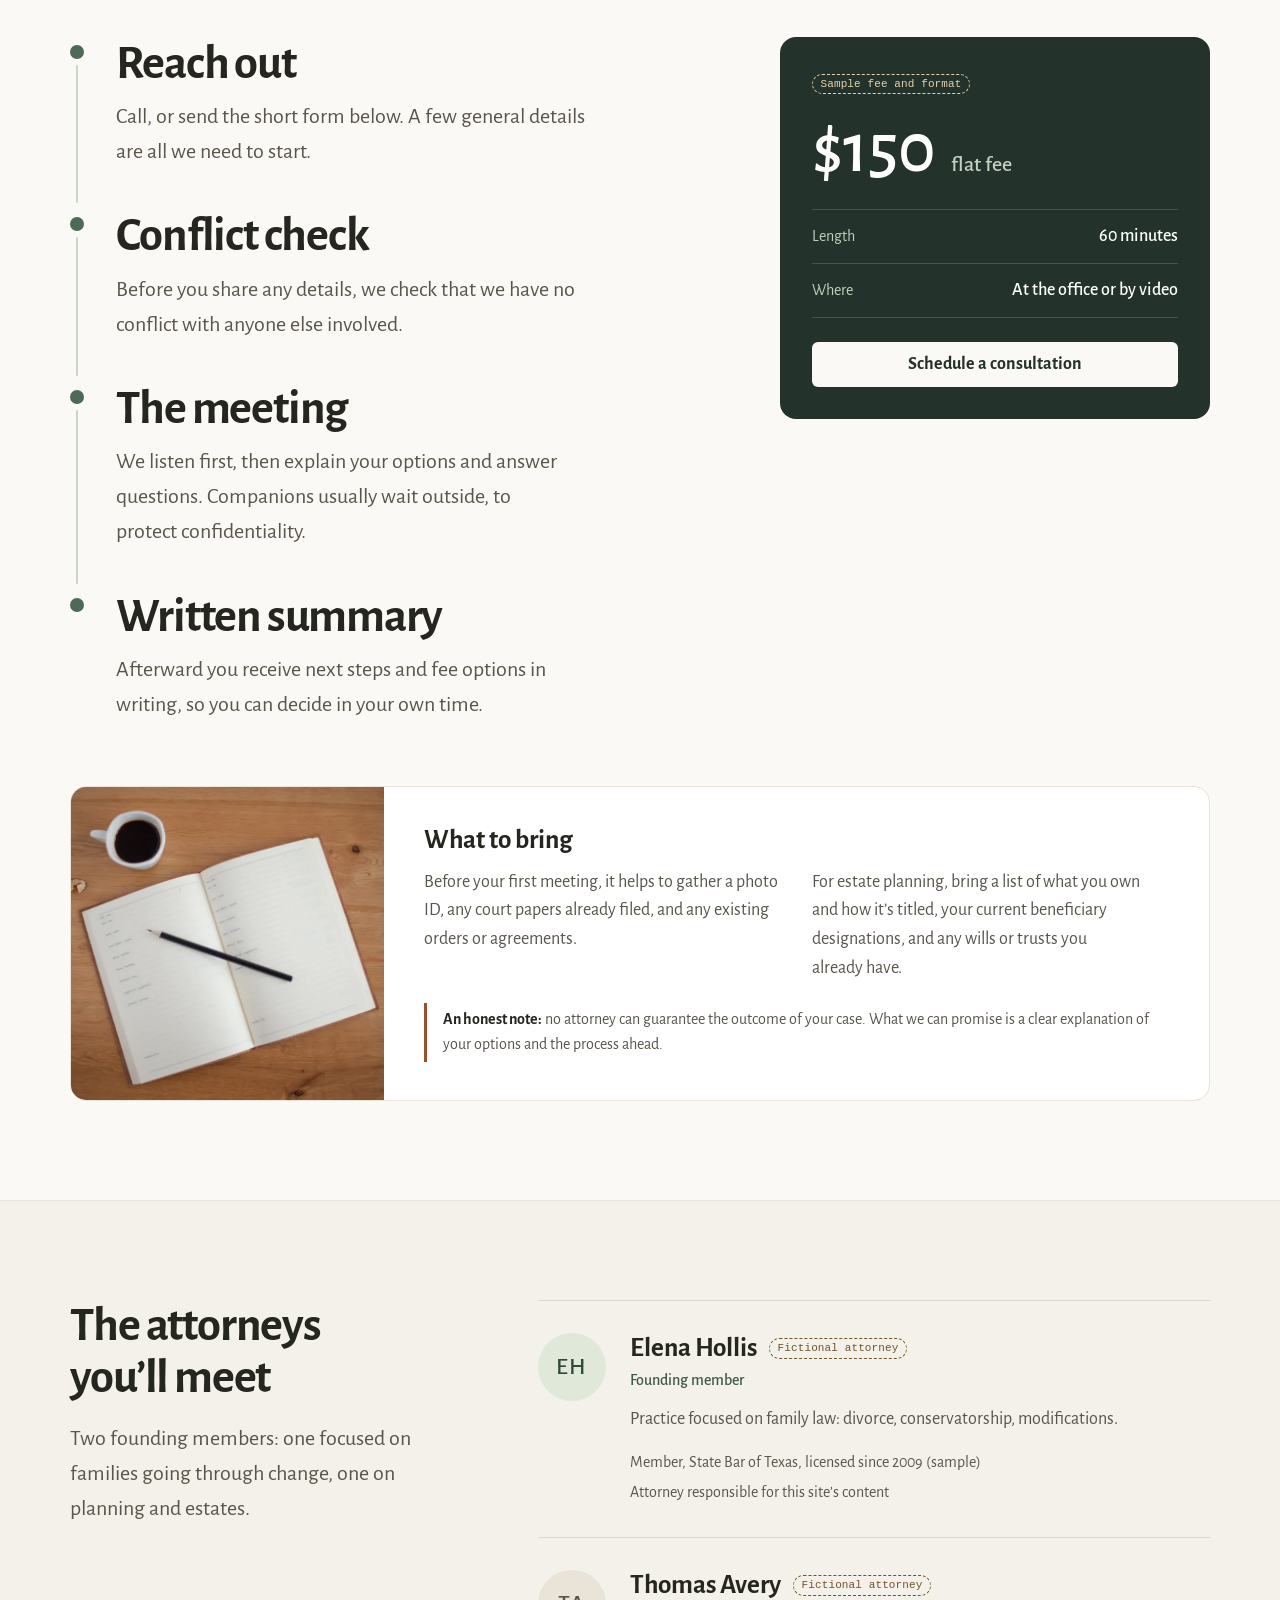
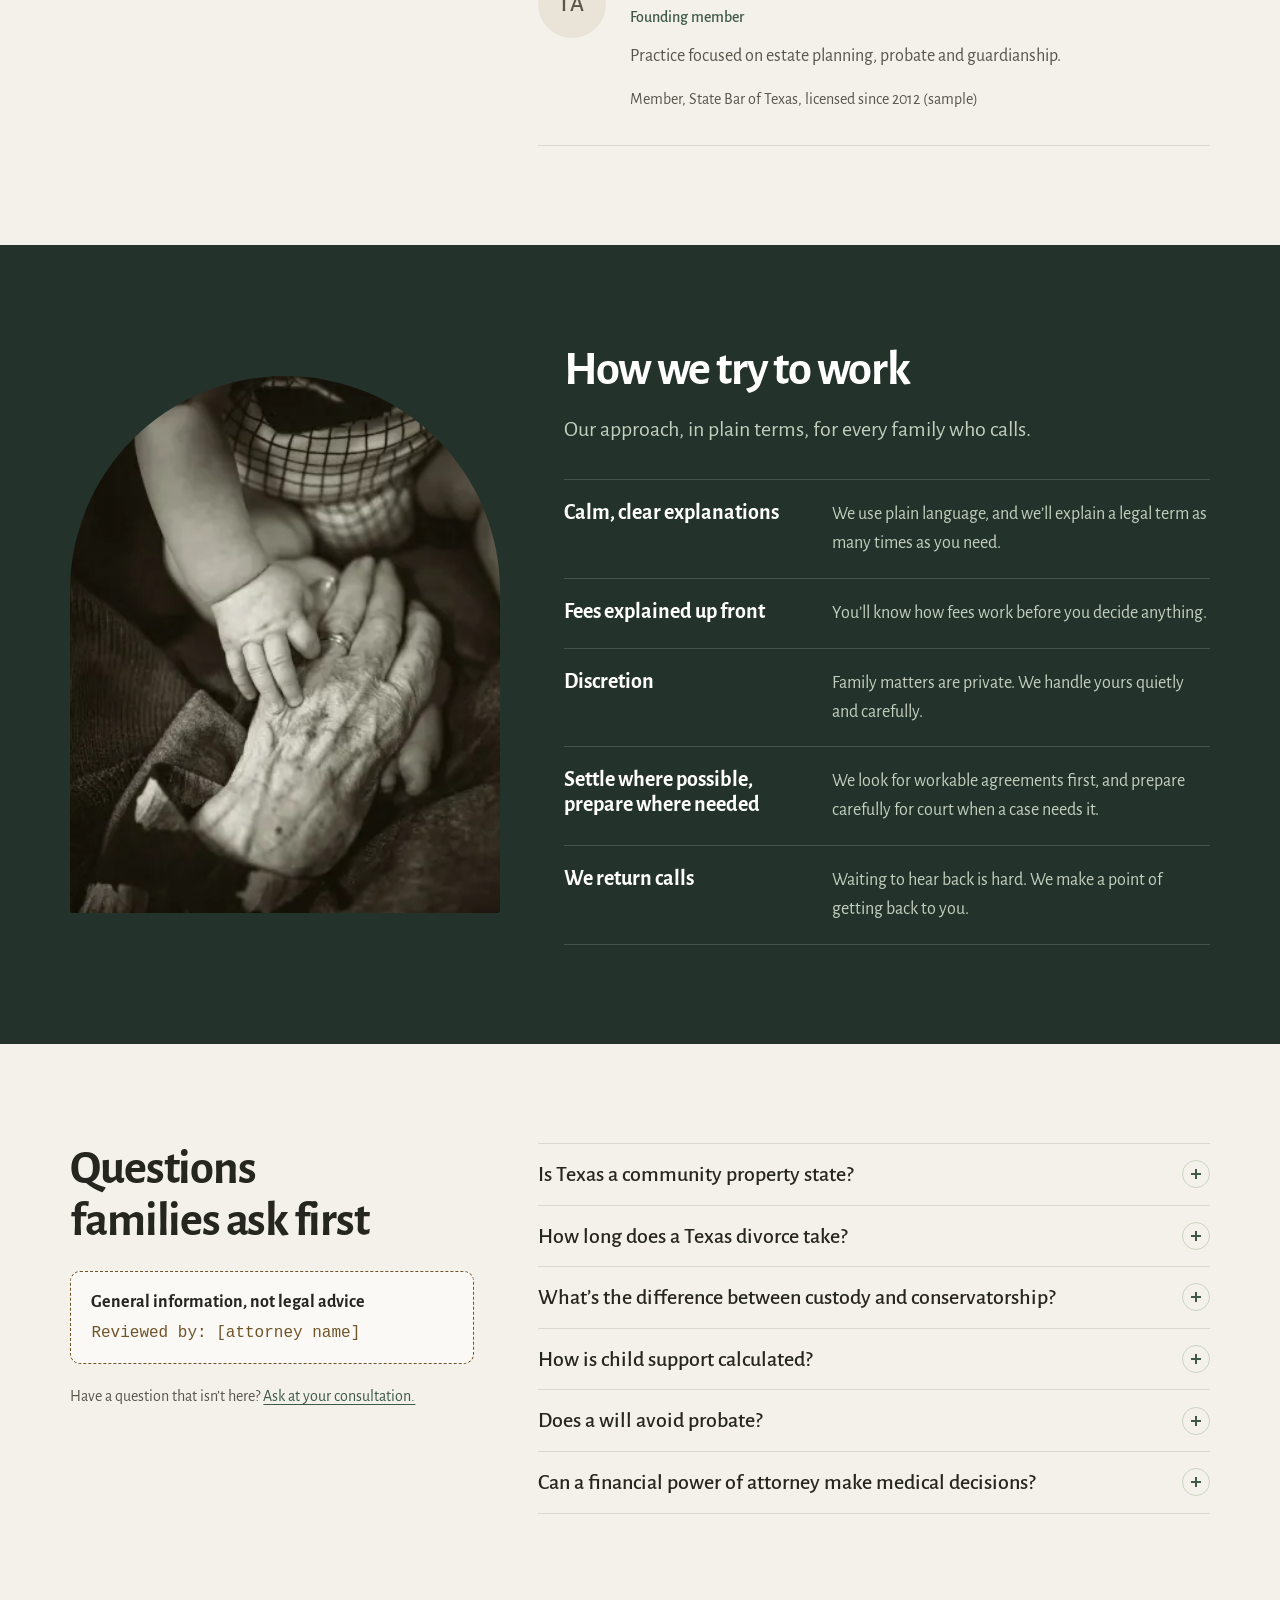
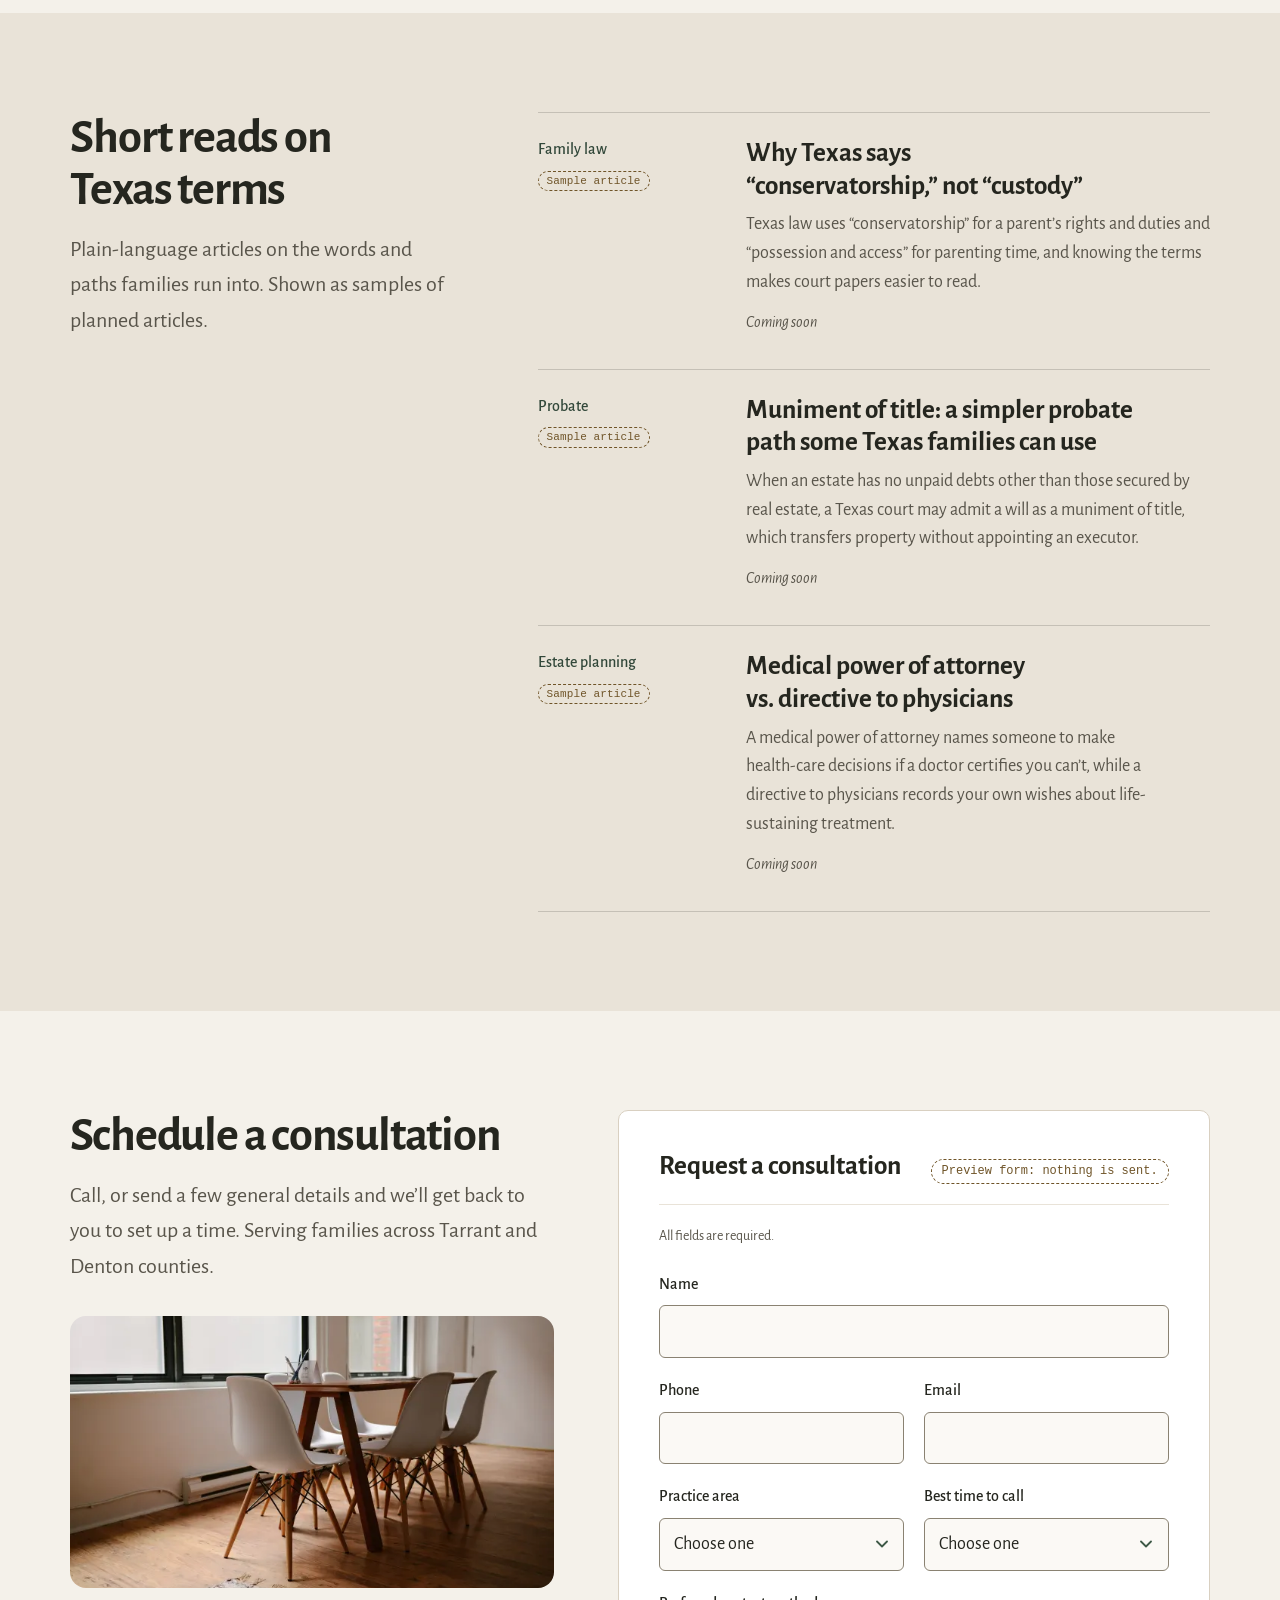
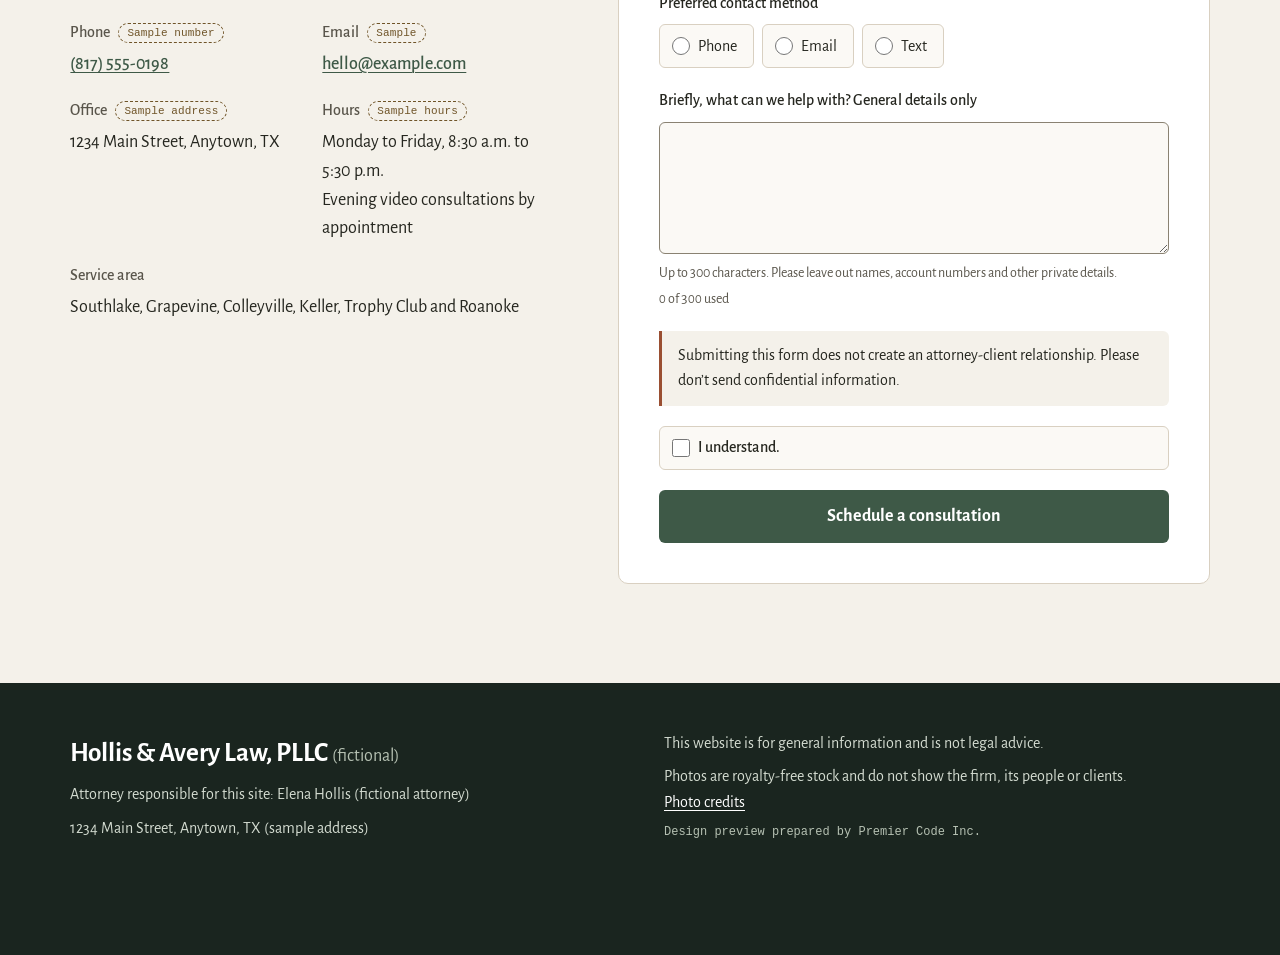
==== commit c6c06f66: "Fix WCAG 2.2 AA failures found by the accessibility audits of all three options - Mark required and " ====
--- a/option-b/index.html
+++ b/option-b/index.html
@@ -386,7 +386,7 @@
               <h3 class="insight__title">Why Texas says &ldquo;conservatorship,&rdquo; not &ldquo;custody&rdquo;</h3>
               <p>Texas law uses &ldquo;conservatorship&rdquo; for a parent&rsquo;s rights and duties and &ldquo;possession and access&rdquo; for parenting time, and knowing the terms makes court papers easier to read.</p>
             </div>
-            <a class="insight__link" href="#" aria-disabled="true">Coming soon <span class="visually-hidden">: sample article, not yet available</span></a>
+            <span class="insight__link">Coming soon<span class="visually-hidden">: sample article, not yet available</span></span>
           </li>
           <li class="insight">
             <p class="insight__meta"><span class="insight__topic">Probate</span> <span class="tag">Sample article</span></p>
@@ -394,7 +394,7 @@
               <h3 class="insight__title">Muniment of title: a simpler probate path some Texas families can use</h3>
               <p>When an estate has no unpaid debts other than those secured by real estate, a Texas court may admit a will as a muniment of title, which transfers property without appointing an executor.</p>
             </div>
-            <a class="insight__link" href="#" aria-disabled="true">Coming soon <span class="visually-hidden">: sample article, not yet available</span></a>
+            <span class="insight__link">Coming soon<span class="visually-hidden">: sample article, not yet available</span></span>
           </li>
           <li class="insight">
             <p class="insight__meta"><span class="insight__topic">Estate planning</span> <span class="tag">Sample article</span></p>
@@ -402,7 +402,7 @@
               <h3 class="insight__title">Medical power of attorney vs. directive to physicians</h3>
               <p>A medical power of attorney names someone to make health-care decisions if a doctor certifies you can&rsquo;t, while a directive to physicians records your own wishes about life-sustaining treatment.</p>
             </div>
-            <a class="insight__link" href="#" aria-disabled="true">Coming soon <span class="visually-hidden">: sample article, not yet available</span></a>
+            <span class="insight__link">Coming soon<span class="visually-hidden">: sample article, not yet available</span></span>
           </li>
         </ul>
       </div>
@@ -457,19 +457,19 @@
 
             <div class="field">
               <label for="f-name">Name</label>
-              <input id="f-name" name="name" type="text" autocomplete="name" required aria-describedby="f-name-err">
+              <input id="f-name" name="name" type="text" autocomplete="name" required>
               <p class="field__error" id="f-name-err" hidden>Please enter your name.</p>
             </div>
 
             <div class="field-row">
               <div class="field">
                 <label for="f-phone">Phone</label>
-                <input id="f-phone" name="phone" type="tel" autocomplete="tel" inputmode="tel" required pattern="[0-9()+\-.\s]{7,}" aria-describedby="f-phone-err">
-                <p class="field__error" id="f-phone-err" hidden>Please enter a phone number we can reach you at.</p>
+                <input id="f-phone" name="phone" type="tel" autocomplete="tel" inputmode="tel" required pattern="[0-9\(\)+.\s\-]{7,}">
+                <p class="field__error" id="f-phone-err" hidden>Please enter a phone number using digits, spaces, ( ) + - or ., at least 7 characters.</p>
               </div>
               <div class="field">
                 <label for="f-email">Email</label>
-                <input id="f-email" name="email" type="email" autocomplete="email" required aria-describedby="f-email-err">
+                <input id="f-email" name="email" type="email" autocomplete="email" required>
                 <p class="field__error" id="f-email-err" hidden>Please enter an email address, like name@example.com.</p>
               </div>
             </div>
@@ -477,7 +477,7 @@
             <div class="field-row">
               <div class="field">
                 <label for="f-area">Practice area</label>
-                <select id="f-area" name="practice_area" required aria-describedby="f-area-err">
+                <select id="f-area" name="practice_area" required>
                   <option value="">Choose one</option>
                   <optgroup label="Family Law">
                     <option>Divorce, contested and uncontested</option>
@@ -497,7 +497,7 @@
               </div>
               <div class="field">
                 <label for="f-time">Best time to call</label>
-                <select id="f-time" name="best_time" required aria-describedby="f-time-err">
+                <select id="f-time" name="best_time" required>
                   <option value="">Choose one</option>
                   <option>Morning (8:30 a.m. to noon)</option>
                   <option>Afternoon (noon to 5:30 p.m.)</option>
@@ -508,7 +508,7 @@
               </div>
             </div>
 
-            <fieldset class="field field--radios" aria-describedby="f-method-err">
+            <fieldset class="field field--radios">
               <legend>Preferred contact method</legend>
               <div class="radio-row">
                 <label class="choice"><input type="radio" name="contact_method" value="phone" required> <span>Phone</span></label>
@@ -520,7 +520,7 @@
 
             <div class="field">
               <label for="f-msg">Briefly, what can we help with? General details only</label>
-              <textarea id="f-msg" name="message" rows="4" maxlength="300" required aria-describedby="f-msg-hint f-msg-err"></textarea>
+              <textarea id="f-msg" name="message" rows="4" maxlength="300" required aria-describedby="f-msg-hint"></textarea>
               <p class="field__hint" id="f-msg-hint">Up to 300 characters. Please leave out names, account numbers and other private details. <span class="field__count" data-count aria-hidden="true"></span></p>
               <p class="field__error" id="f-msg-err" hidden>Please add a sentence or two about what you need.</p>
             </div>
@@ -538,7 +538,7 @@
 
             <div class="field field--check">
               <label class="choice choice--check">
-                <input id="f-ack" name="acknowledge" type="checkbox" required aria-describedby="f-ack-err">
+                <input id="f-ack" name="acknowledge" type="checkbox" required>
                 <span>I understand.</span>
               </label>
               <p class="field__error" id="f-ack-err" hidden>Please confirm you&rsquo;ve read the note above.</p>
--- a/option-b/styles.css
+++ b/option-b/styles.css
@@ -118,6 +118,11 @@
   font-weight: 500; text-decoration: none;
 }
 .skip-link:focus { top: var(--space-3); color: #fff; }
+.skip-link:focus-visible { outline-color: #e0e8da; }
+/* Mobile nav scrolls sideways: keep the focus ring inside the row and clear of the edge fade. */
+.site-nav { scroll-padding-inline: var(--space-12) 16%; }
+.site-nav a:focus-visible { outline-offset: -3px; }
+@media (min-width: 960px) { .site-nav a:focus-visible { outline-offset: 3px; } }
 
 /* ---------- Tags: the "Sample / Fictional" vocabulary (preview styling, not brand) ---------- */
 .tag {
@@ -147,7 +152,7 @@
 /* ---------- Header ---------- */
 .site-header { background: rgb(251 249 245 / 0.95); border-bottom: 1px solid var(--stone-200); position: relative; z-index: 20; }
 .site-header__utility { border-bottom: 1px solid var(--stone-200); font-size: var(--text-xs); color: var(--stone-700); }
-.site-header__utility-inner { display: flex; align-items: center; justify-content: flex-end; gap: var(--space-3); min-height: 2.25rem; }
+.site-header__utility-inner { display: flex; align-items: center; justify-content: flex-end; flex-wrap: wrap; gap: 0 var(--space-3); min-height: 2.25rem; }
 .site-header__area { display: none; margin-right: auto; }
 .utility-phone { display: inline-flex; align-items: center; gap: 0.375rem; min-height: 2rem; margin-right: auto; color: var(--ink); font-weight: 700; text-decoration: none; white-space: nowrap; }
 .utility-phone:hover { color: var(--ink); text-decoration: underline; }
@@ -461,7 +466,7 @@
   width: 100%; min-height: 48px; padding: 0.6875rem 0.875rem;
   font: inherit; font-size: var(--text-base); color: var(--ink);
   background: var(--stone-50);
-  border: 1px solid var(--stone-300); border-radius: var(--radius-sm);
+  border: 1px solid var(--stone-500); border-radius: var(--radius-sm);
   transition: border-color var(--t-fast), background-color var(--t-fast);
 }
 .consult-form select {
@@ -470,7 +475,7 @@
   background-repeat: no-repeat; background-position: right 0.95rem center;
 }
 .consult-form textarea { resize: vertical; min-height: 7rem; line-height: 1.5; }
-.consult-form input:hover, .consult-form select:hover, .consult-form textarea:hover { border-color: var(--stone-500); }
+.consult-form input:hover, .consult-form select:hover, .consult-form textarea:hover { border-color: var(--stone-700); }
 .consult-form input:focus-visible, .consult-form select:focus-visible, .consult-form textarea:focus-visible {
   outline: 3px solid var(--sage-600); outline-offset: 1px; border-color: var(--sage-700); background-color: #fff;
 }
@@ -504,14 +509,14 @@
 .field__error { display: flex; align-items: flex-start; gap: var(--space-2); font-size: var(--text-sm); font-weight: 500; color: var(--error); }
 .field__error[hidden] { display: none; }
 .field__error::before {
-  content: "!"; flex: none; display: grid; place-items: center;
+  content: "!"; content: "!" / ""; flex: none; display: grid; place-items: center;
   width: 1.125rem; height: 1.125rem; margin-top: 0.15em;
   border-radius: 50%; background: var(--error); color: #fff; font-size: 0.75rem; font-weight: 800; line-height: 1;
 }
 .consult-form [aria-invalid="true"] { border-color: var(--error) !important; border-width: 2px !important; background-color: #fdf6f5 !important; }
 .field--radios.is-invalid .choice, .field--check.is-invalid .choice { border-color: var(--error); border-width: 2px; }
 
-.form-status:empty { display: none; }
+.form-status:empty { position: absolute; width: 1px; height: 1px; padding: 0; margin: -1px; overflow: hidden; clip: rect(0 0 0 0); border: 0; }
 .form-status {
   display: flex; align-items: center; gap: var(--space-3);
   padding: var(--space-4) var(--space-5); border-radius: var(--radius-sm);
@@ -576,7 +581,7 @@
   .btn--sm { min-height: 44px; padding: 0.625rem 1.125rem; font-size: var(--text-sm); }
 
   /* Hero: copy left; arched window right, sized by height so it stays taller than wide */
-  .hero { --hero-h: max(26rem, min(38rem, calc(100svh - 17rem))); padding-block: var(--space-16) var(--space-20); max-height: min(100svh, 1000px); }
+  .hero { --hero-h: max(26rem, min(38rem, calc(100svh - 17rem))); padding-block: var(--space-16) var(--space-20); }
   .hero__lede { margin-top: var(--space-5); }
   .hero__actions { margin-top: var(--space-8); }
   .hero__inner { grid-template-columns: 1.15fr 0.85fr; gap: var(--space-16); }
@@ -641,6 +646,16 @@
   .form-card { padding: var(--space-10); }
 
   .site-footer__inner { grid-template-columns: 1fr 1fr; gap: var(--space-12); }
+}
+
+/* Short laptop screens (e.g. 1366x768): keep the hero's call to action clear of the
+   bottom-left switcher. The sample format line also appears, labeled, in the fee panel. */
+@media (min-width: 960px) and (max-height: 820px) {
+  .hero { padding-top: var(--space-10); padding-bottom: var(--space-16); }
+  .hero__title { font-size: clamp(2.5rem, 1.4rem + 2.6vw, 3.5rem); }
+  .hero__lede { margin-top: var(--space-4); }
+  .hero__actions { margin-top: var(--space-6); }
+  .hero .hero__fine { display: none; }
 }
 
 /* Very wide screens: scale the whole system up a step, keep a firm max width */
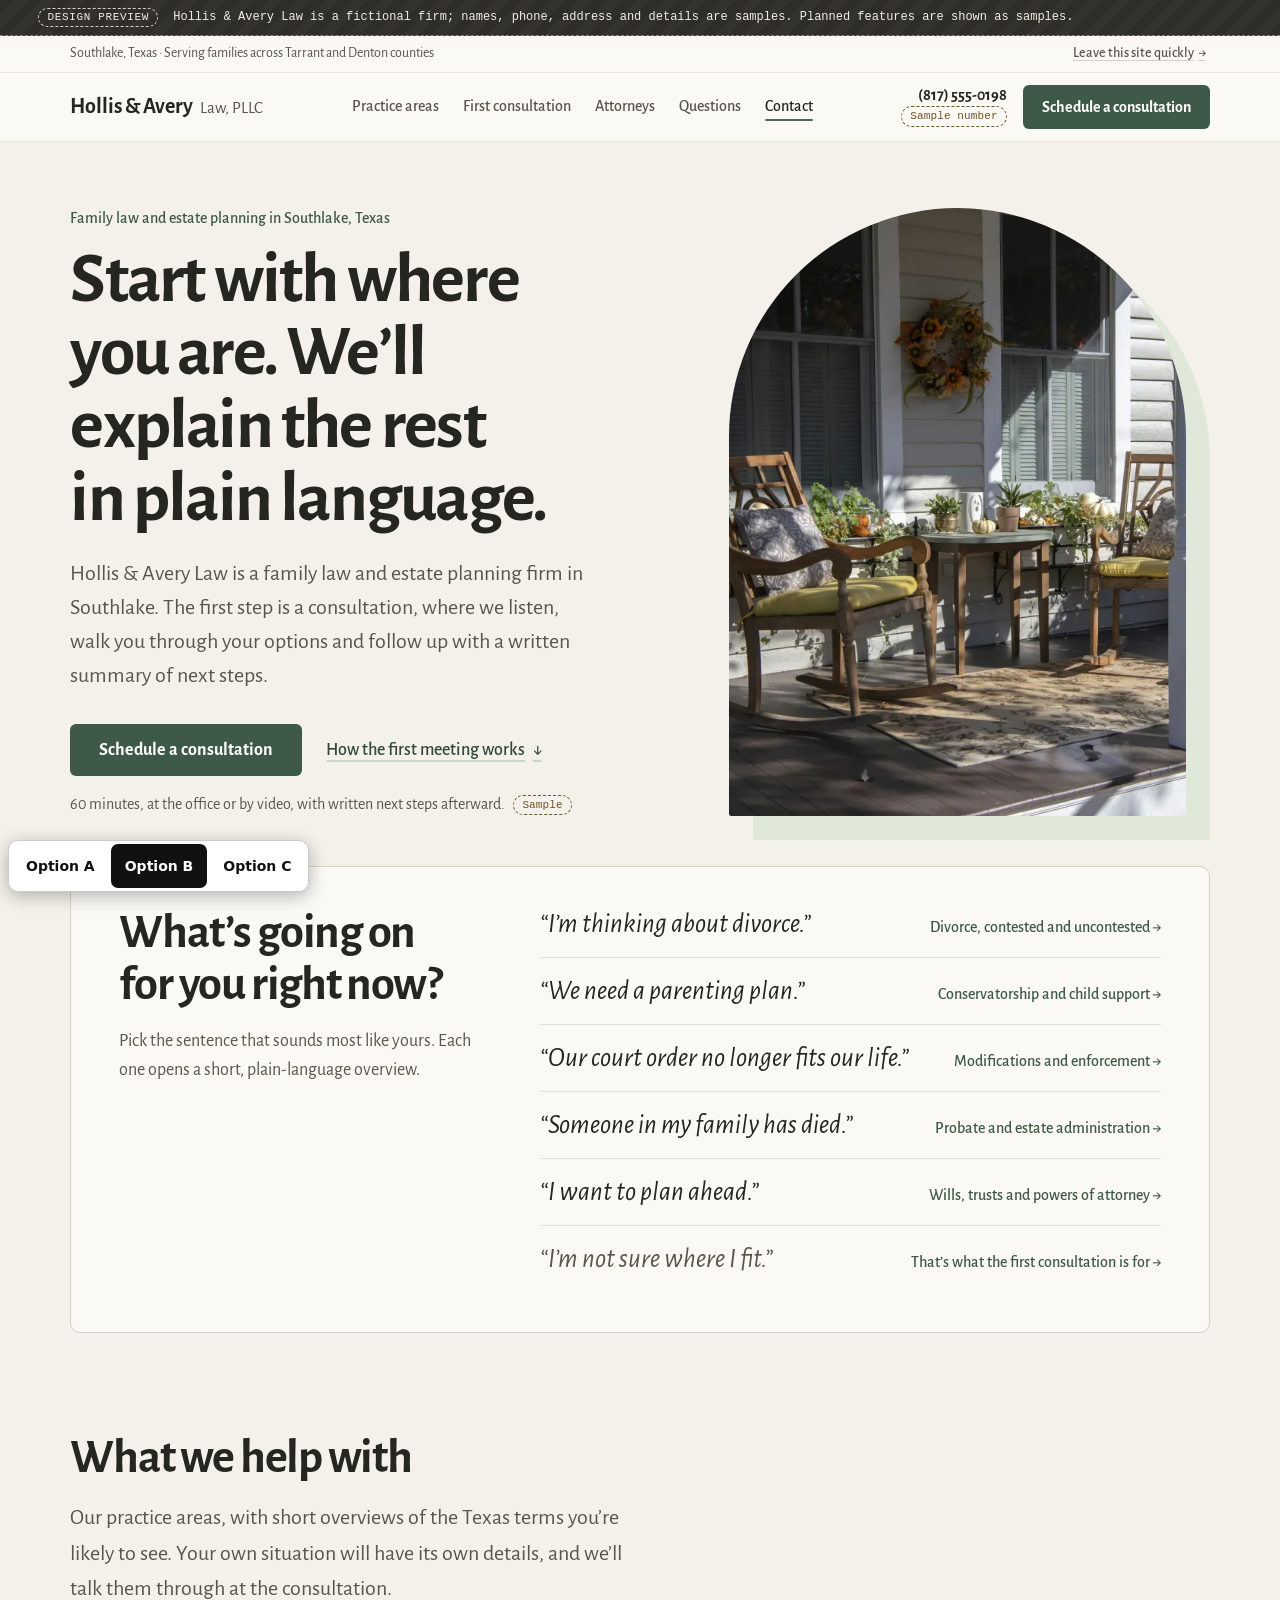
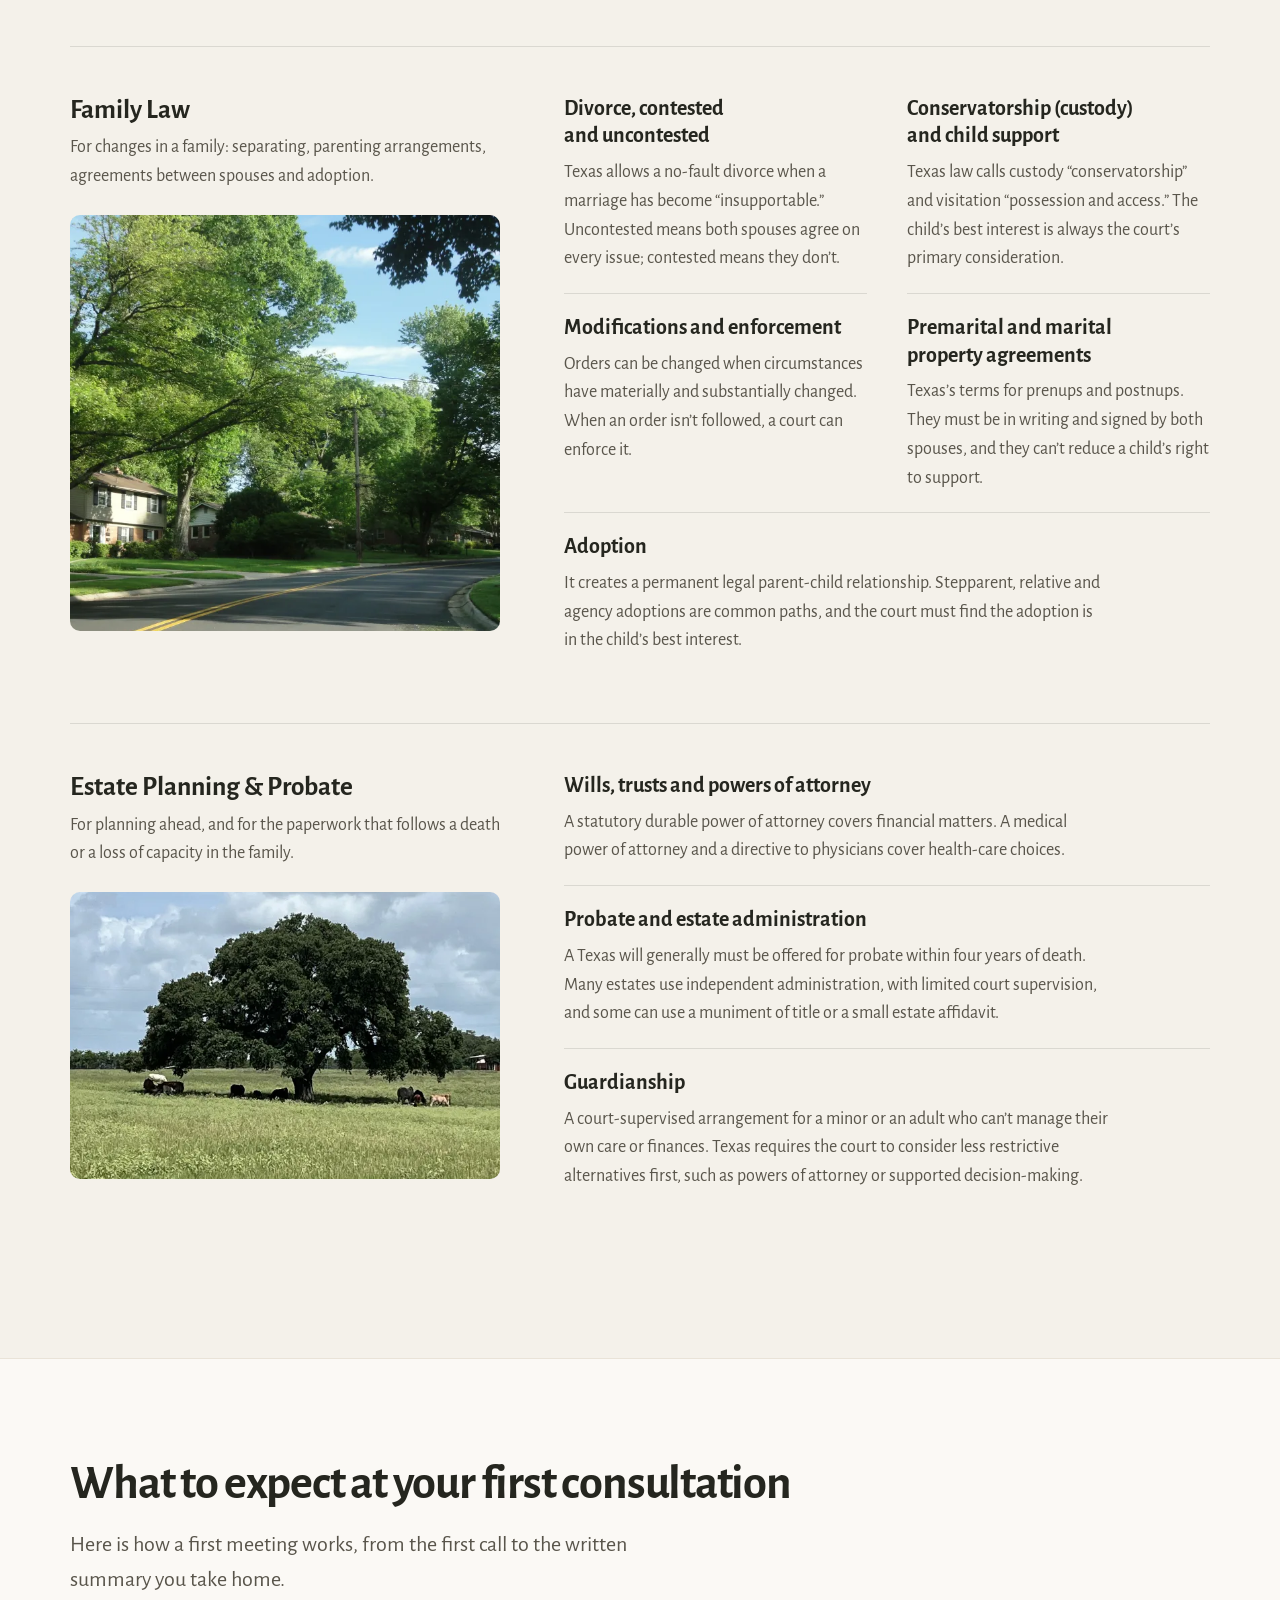
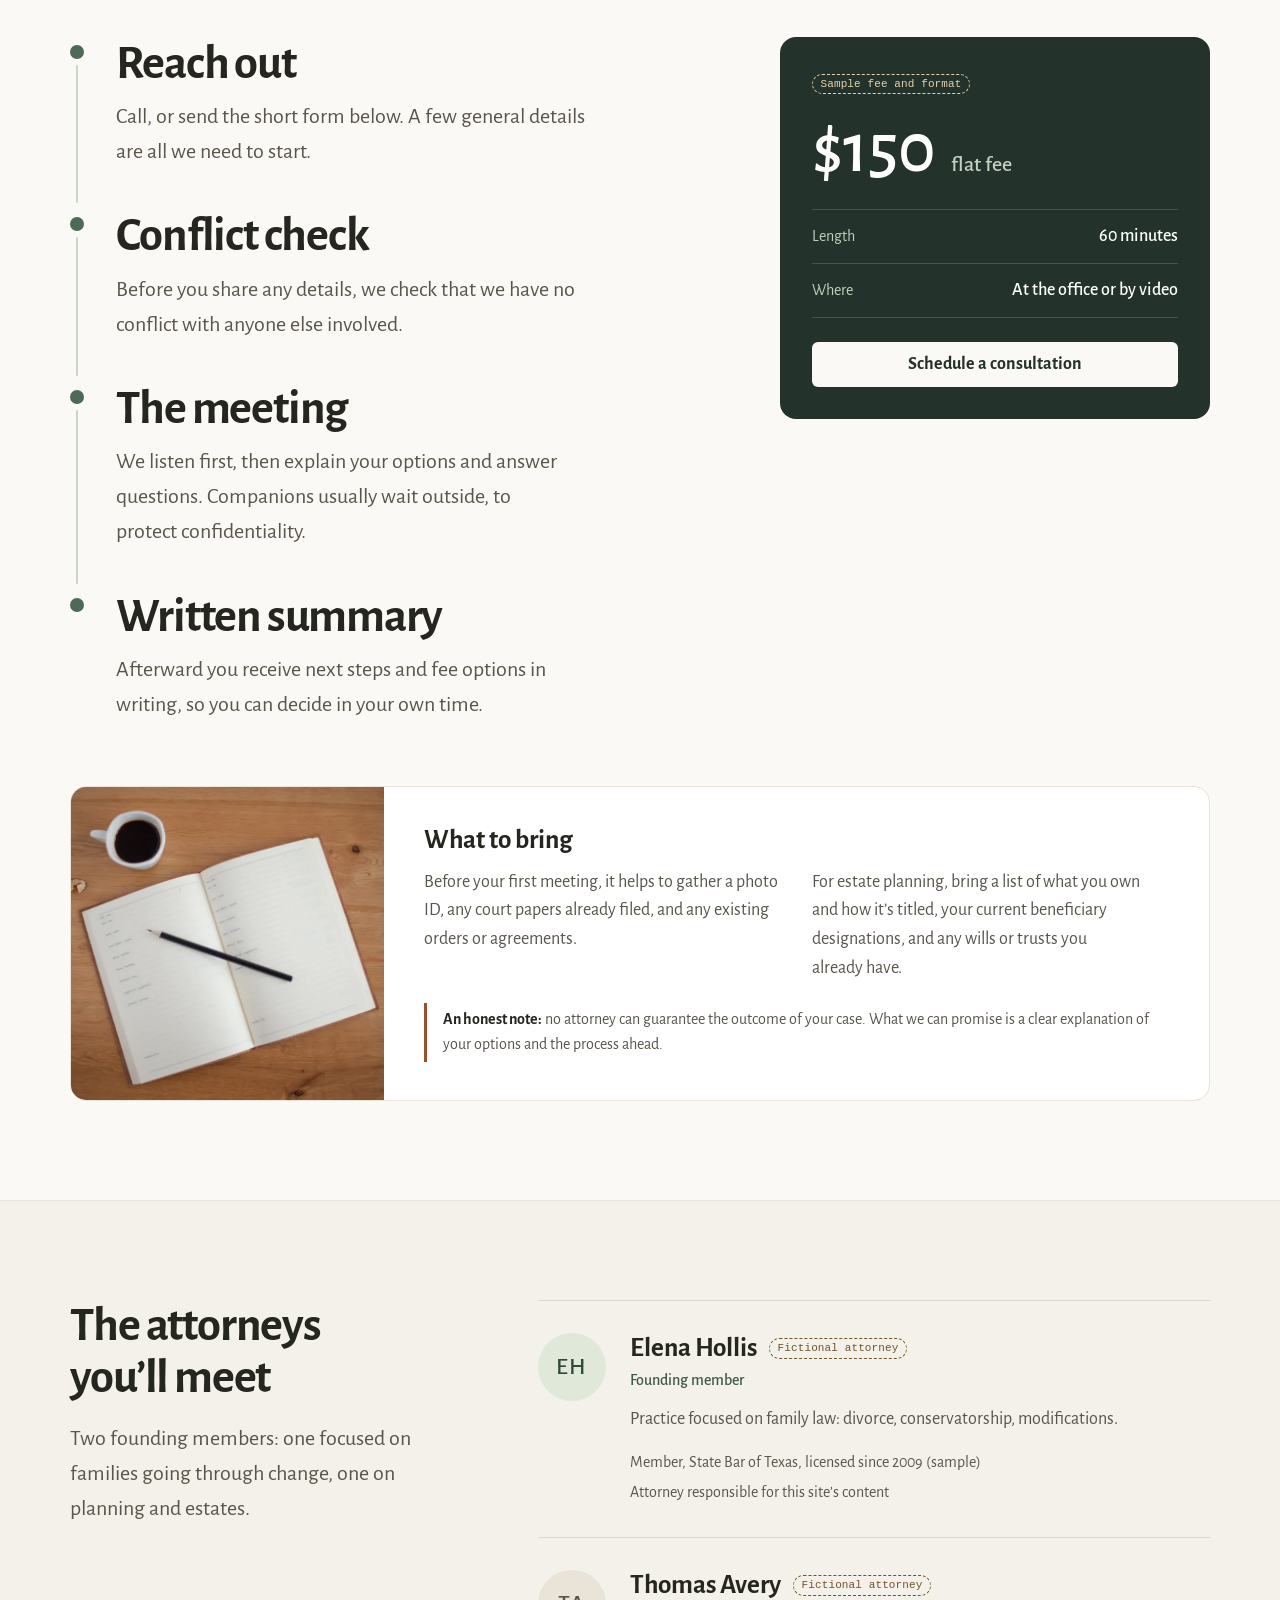
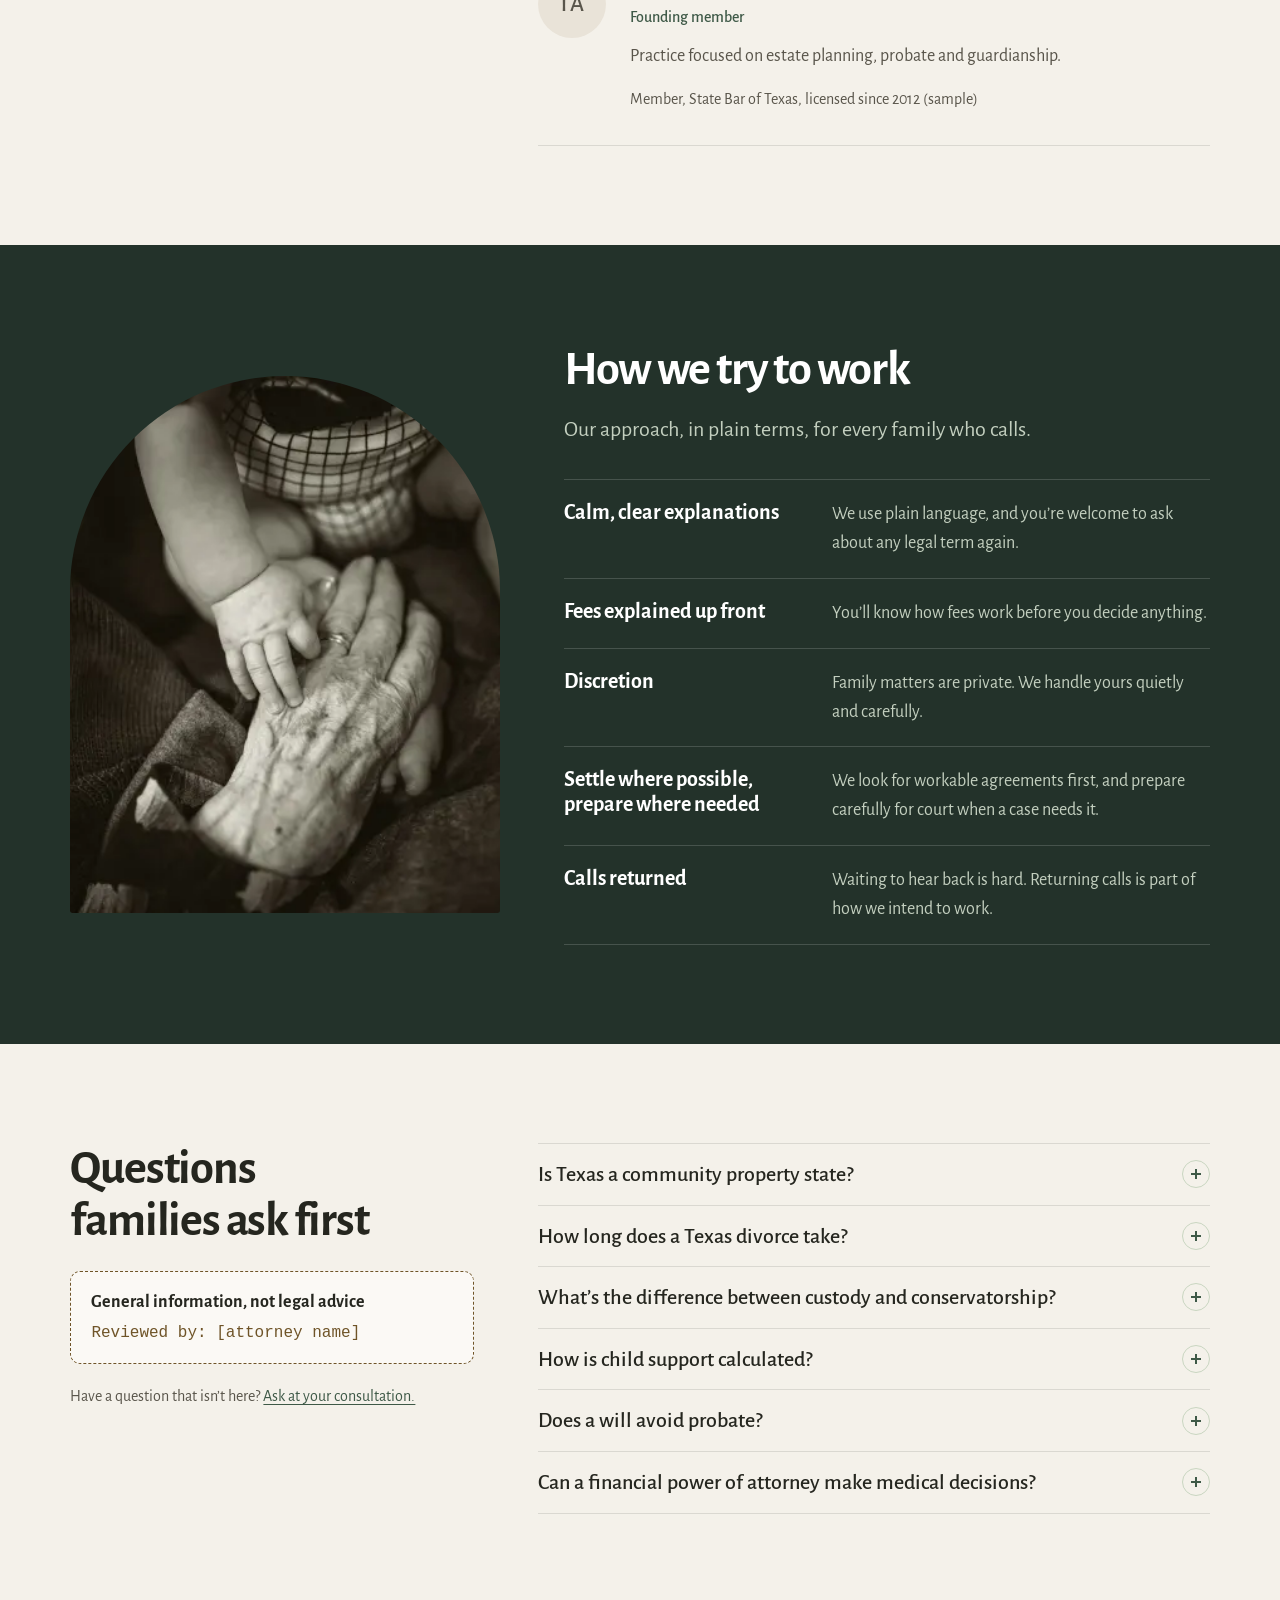
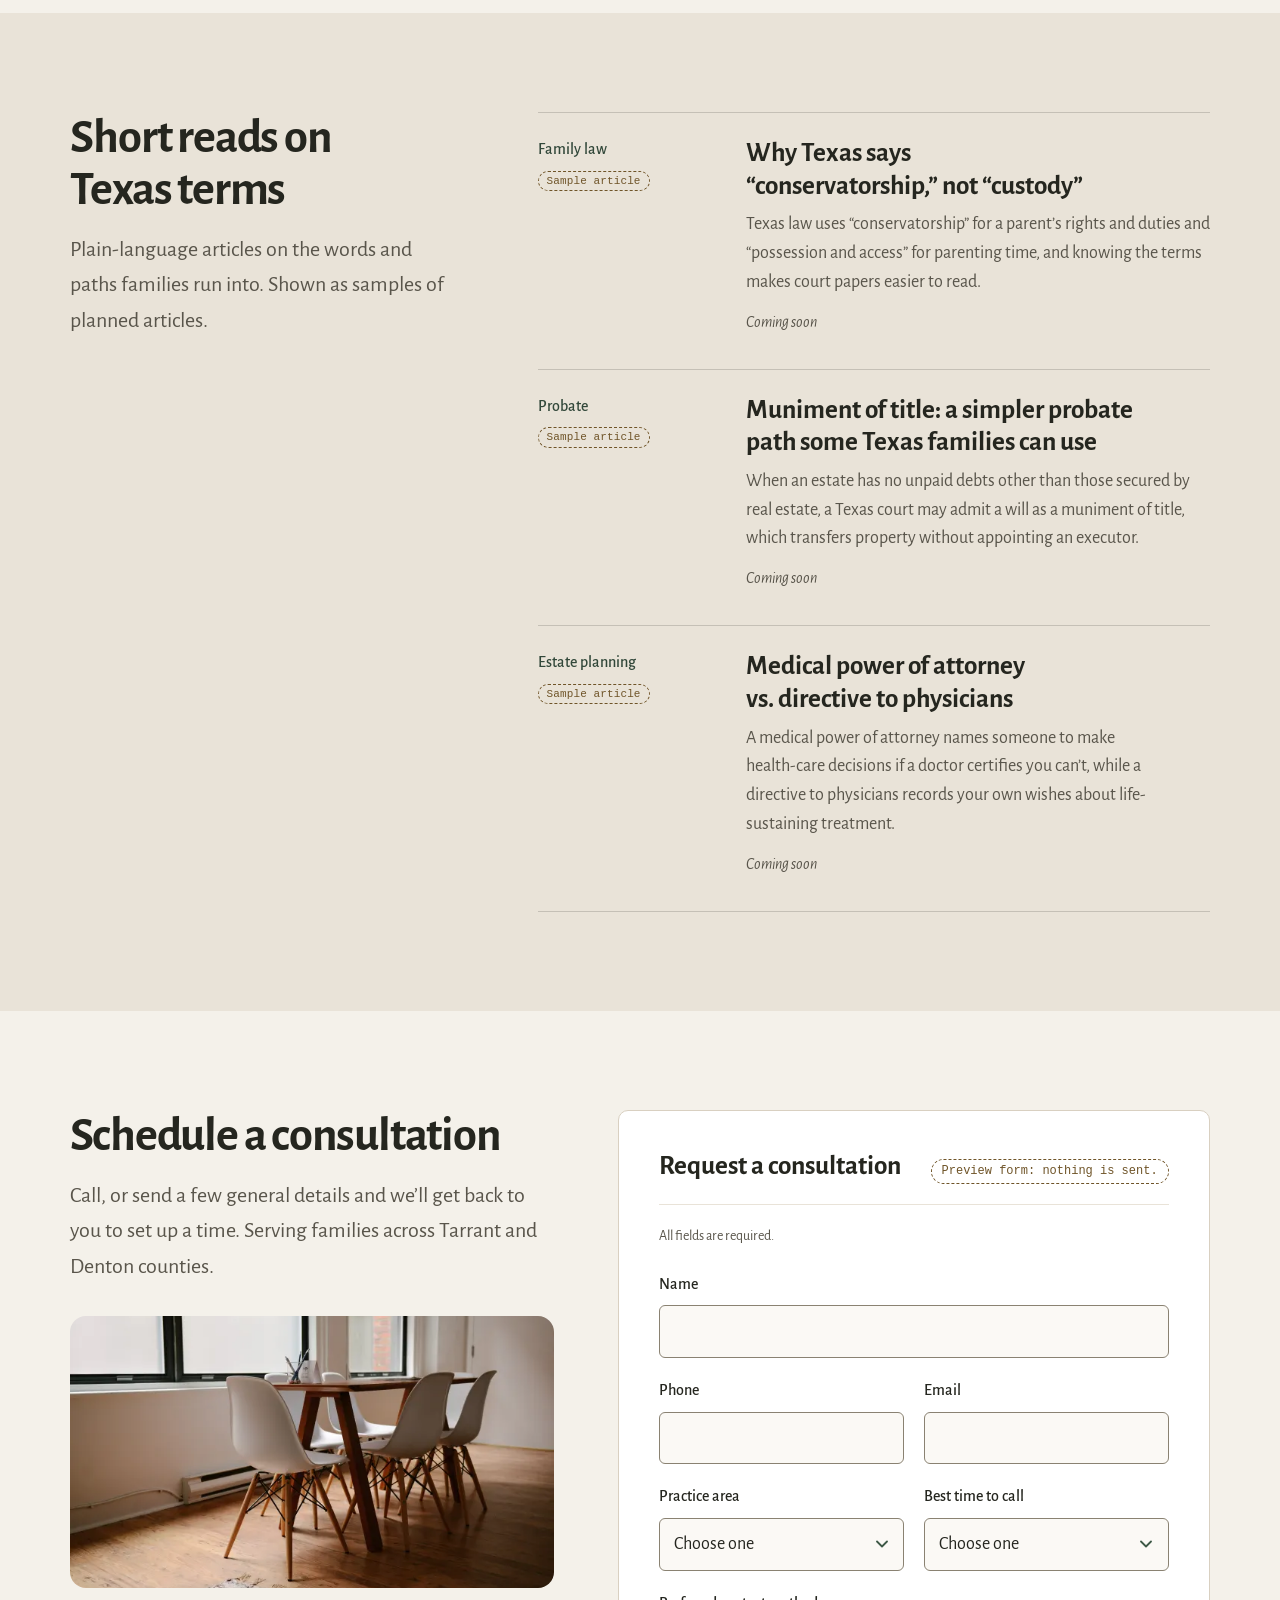
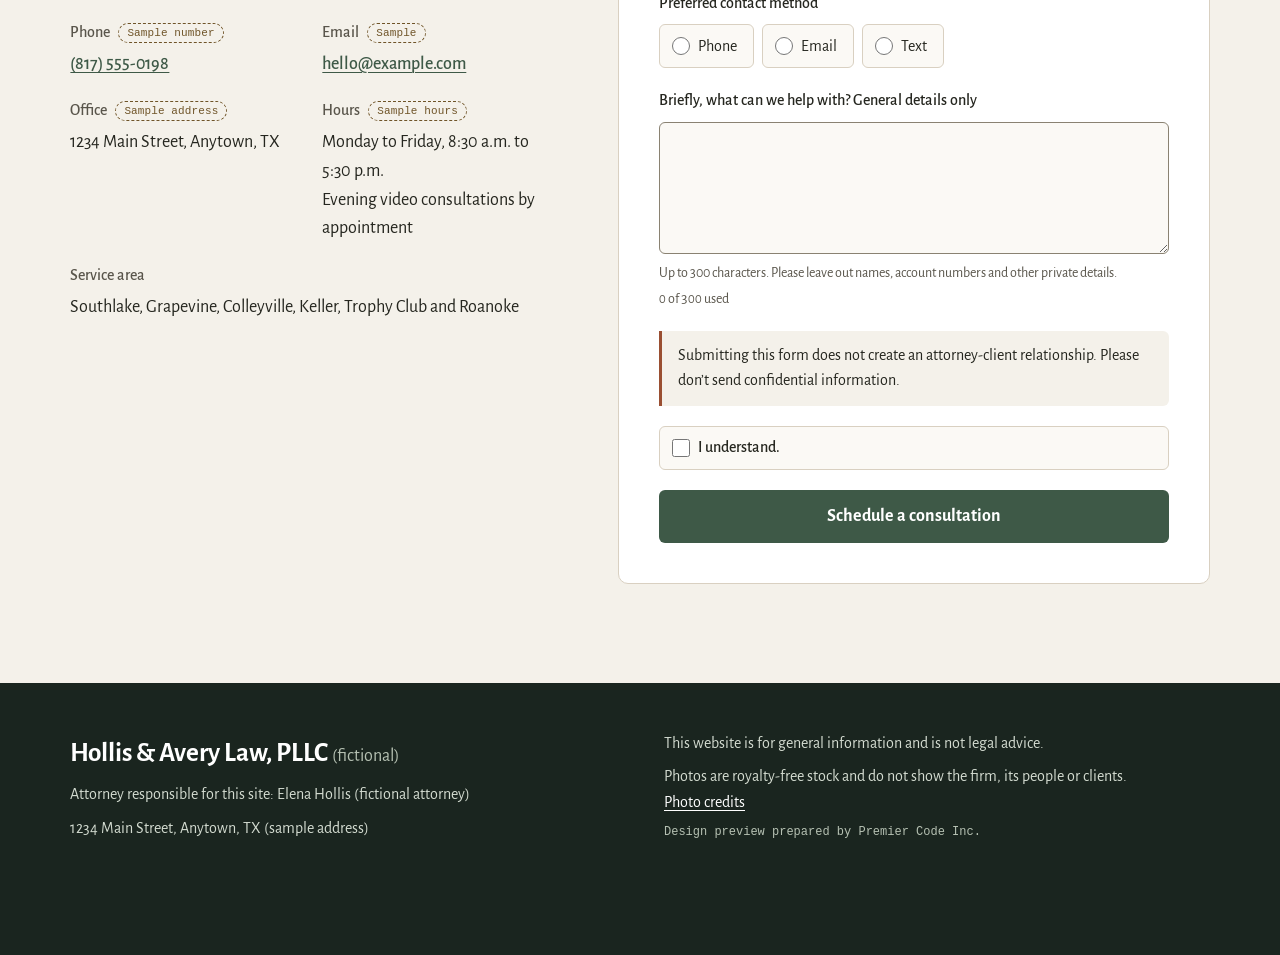
==== commit 8a5b00d8: "Fact-check copy against approved facts and remove unsupported claims - Label the one-hour first meet" ====
--- a/option-b/index.html
+++ b/option-b/index.html
@@ -66,7 +66,7 @@
         <div class="hero__copy">
           <p class="hero__kicker">Family law and estate planning in Southlake, Texas</p>
           <h1 id="hero-title" class="hero__title">Start with where you are. We&rsquo;ll explain the rest in plain language.</h1>
-          <p class="hero__lede">Hollis &amp; Avery Law is a family law and estate planning firm in Southlake. Every new matter begins with a first consultation, where we listen, walk you through your options and follow up with a written summary of next steps.</p>
+          <p class="hero__lede">Hollis &amp; Avery Law is a family law and estate planning firm in Southlake. The first step is a consultation, where we listen, walk you through your options and follow up with a written summary of next steps.</p>
           <div class="hero__actions">
             <a class="btn btn--primary btn--lg" href="#contact">Schedule a consultation</a>
             <a class="text-link" href="#consultation">How the first meeting works <span aria-hidden="true">&darr;</span></a>
@@ -290,7 +290,7 @@
           <ul class="values" role="list">
             <li>
               <h3>Calm, clear explanations</h3>
-              <p>We use plain language, and we&rsquo;ll explain a legal term as many times as you need.</p>
+              <p>We use plain language, and you&rsquo;re welcome to ask about any legal term again.</p>
             </li>
             <li>
               <h3>Fees explained up front</h3>
@@ -305,8 +305,8 @@
               <p>We look for workable agreements first, and prepare carefully for court when a case needs it.</p>
             </li>
             <li>
-              <h3>We return calls</h3>
-              <p>Waiting to hear back is hard. We make a point of getting back to you.</p>
+              <h3>Calls returned</h3>
+              <p>Waiting to hear back is hard. Returning calls is part of how we intend to work.</p>
             </li>
           </ul>
         </div>
@@ -499,8 +499,8 @@
                 <label for="f-time">Best time to call</label>
                 <select id="f-time" name="best_time" required>
                   <option value="">Choose one</option>
-                  <option>Morning (8:30 a.m. to noon)</option>
-                  <option>Afternoon (noon to 5:30 p.m.)</option>
+                  <option>Morning</option>
+                  <option>Afternoon</option>
                   <option>Evening (video consultation by appointment)</option>
                   <option>Any time</option>
                 </select>
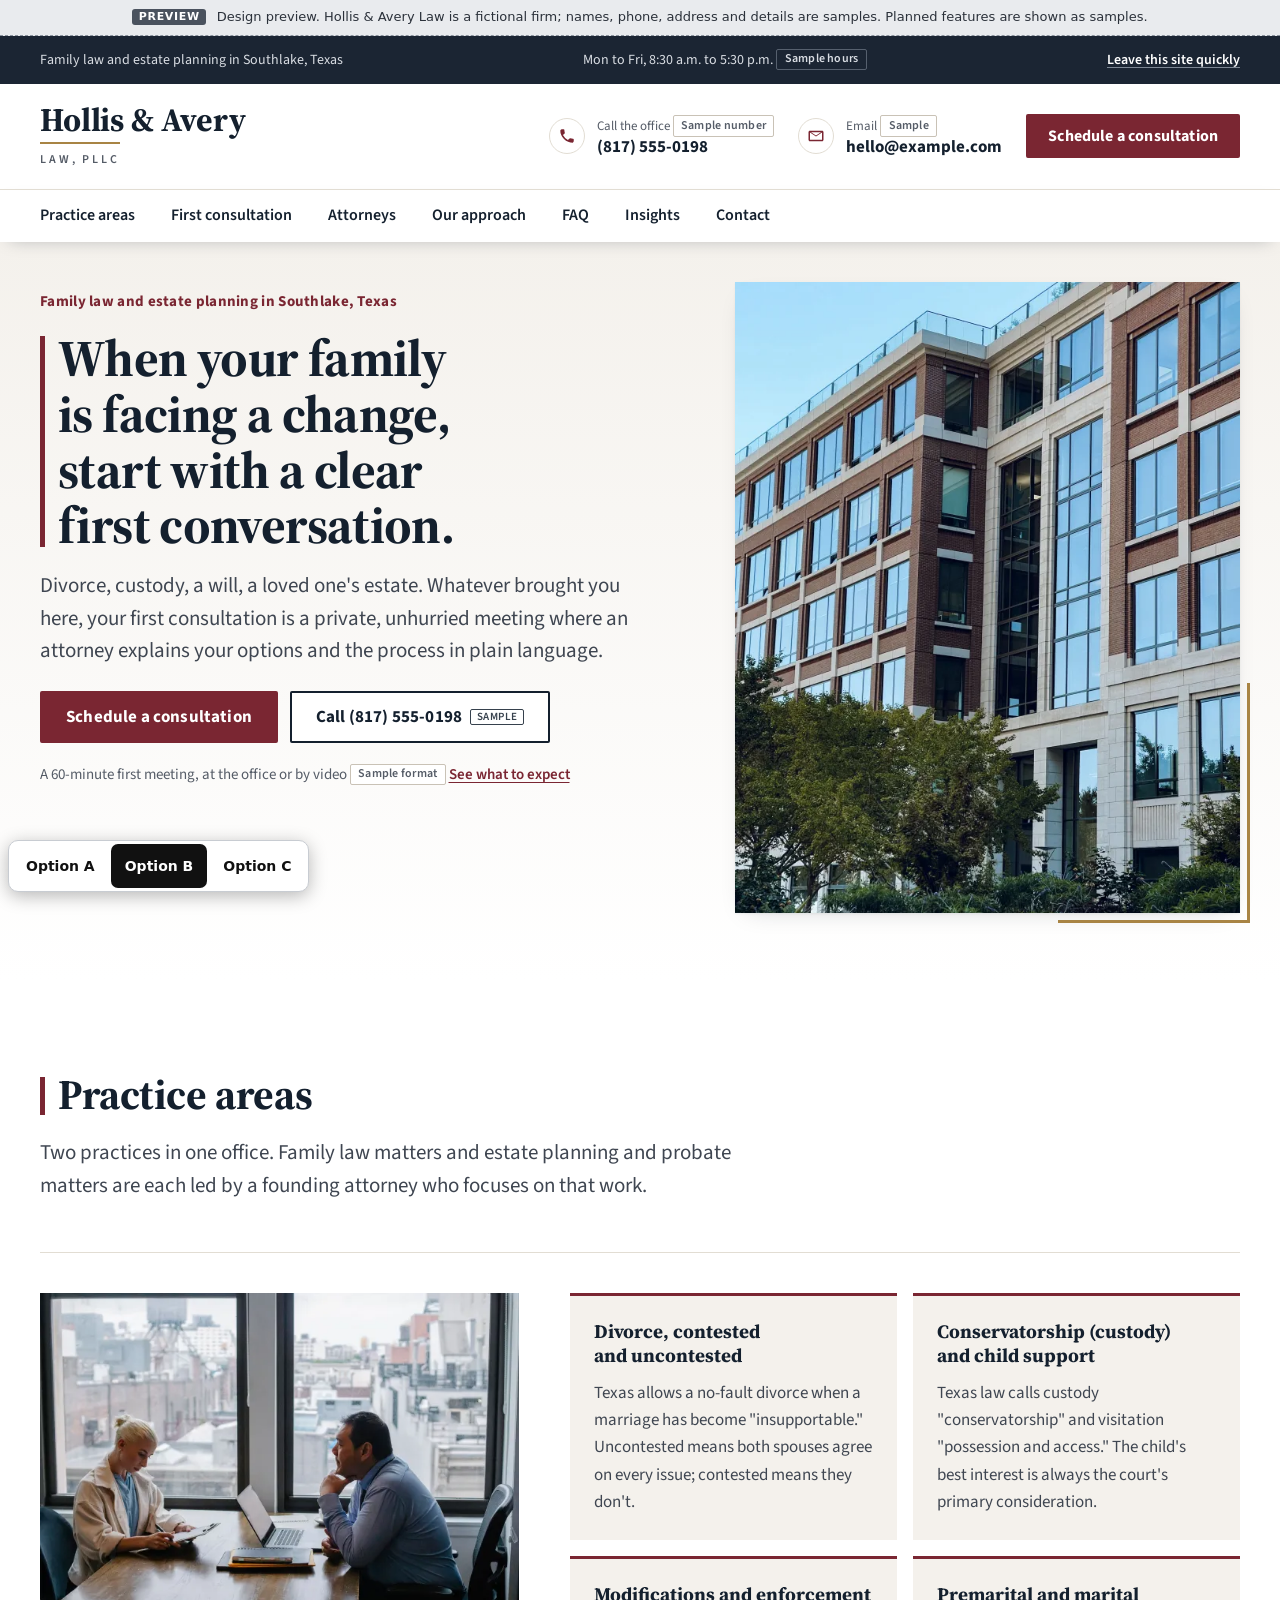
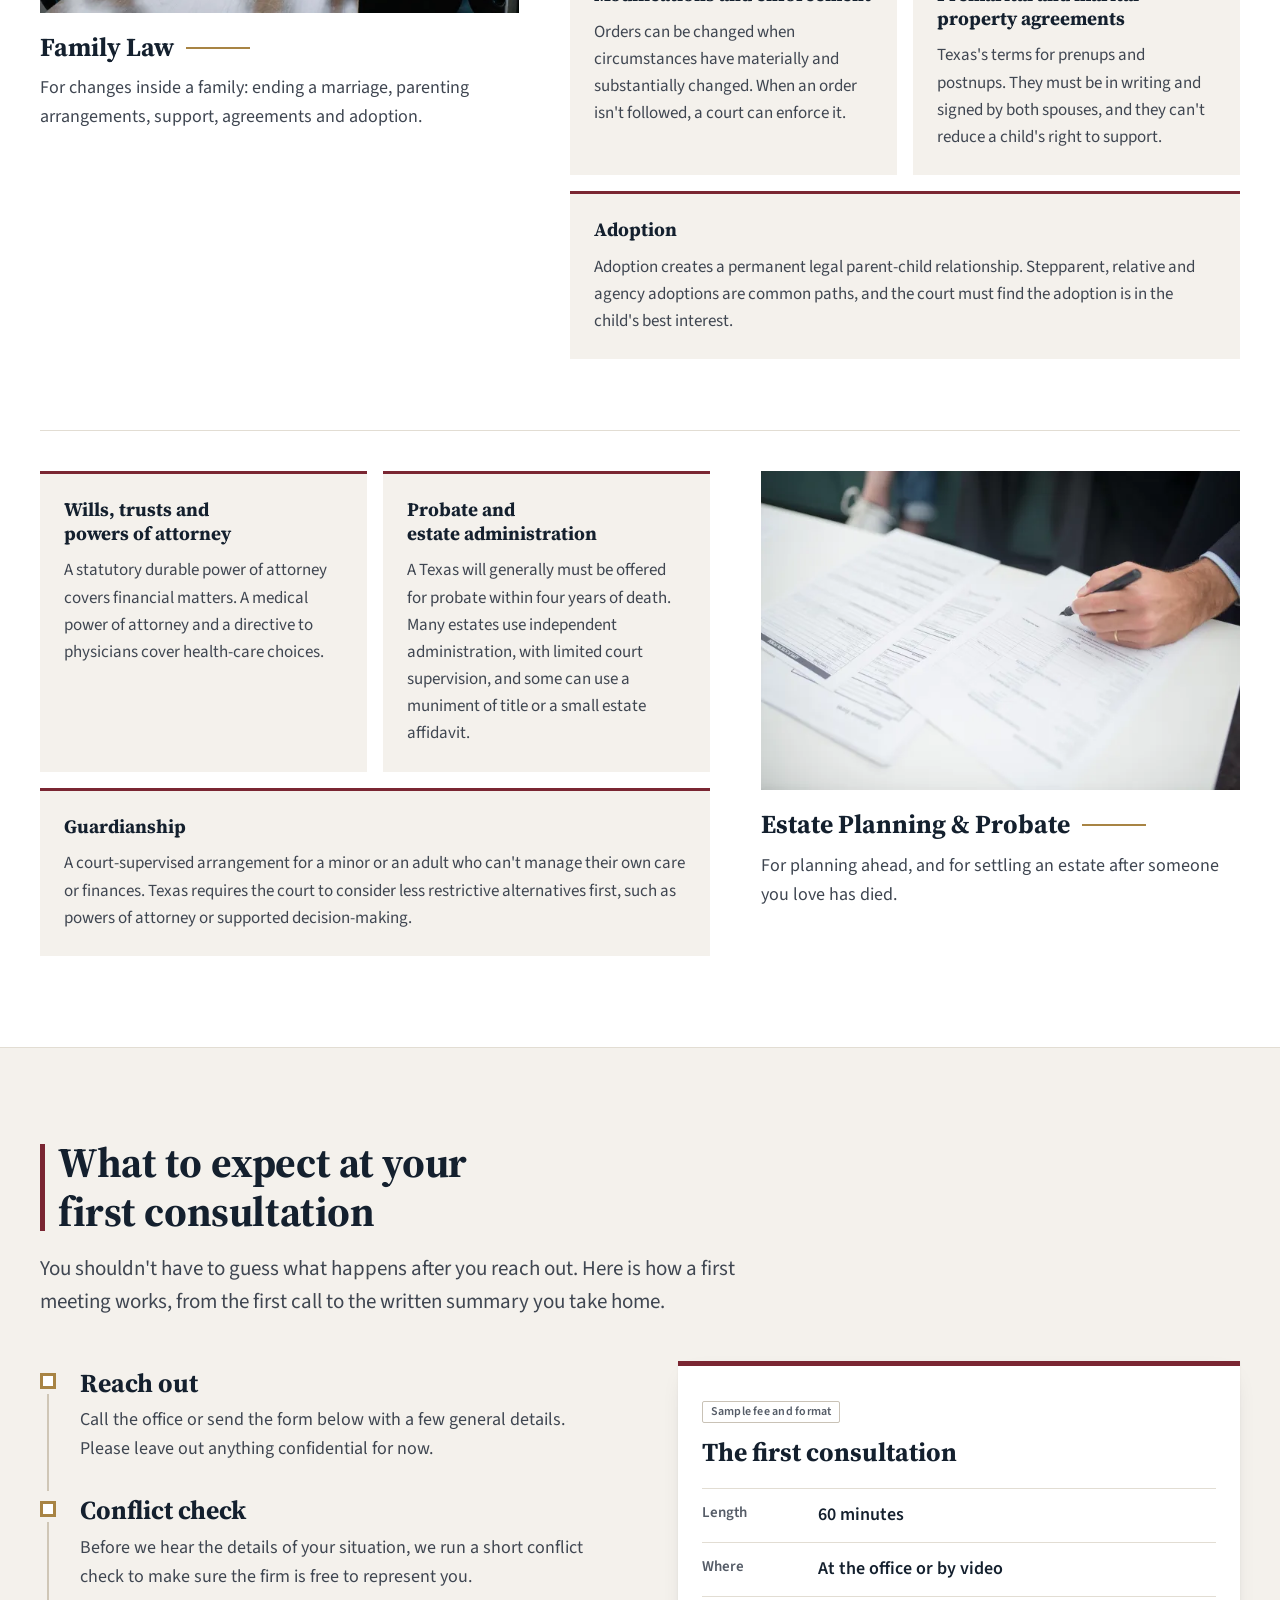
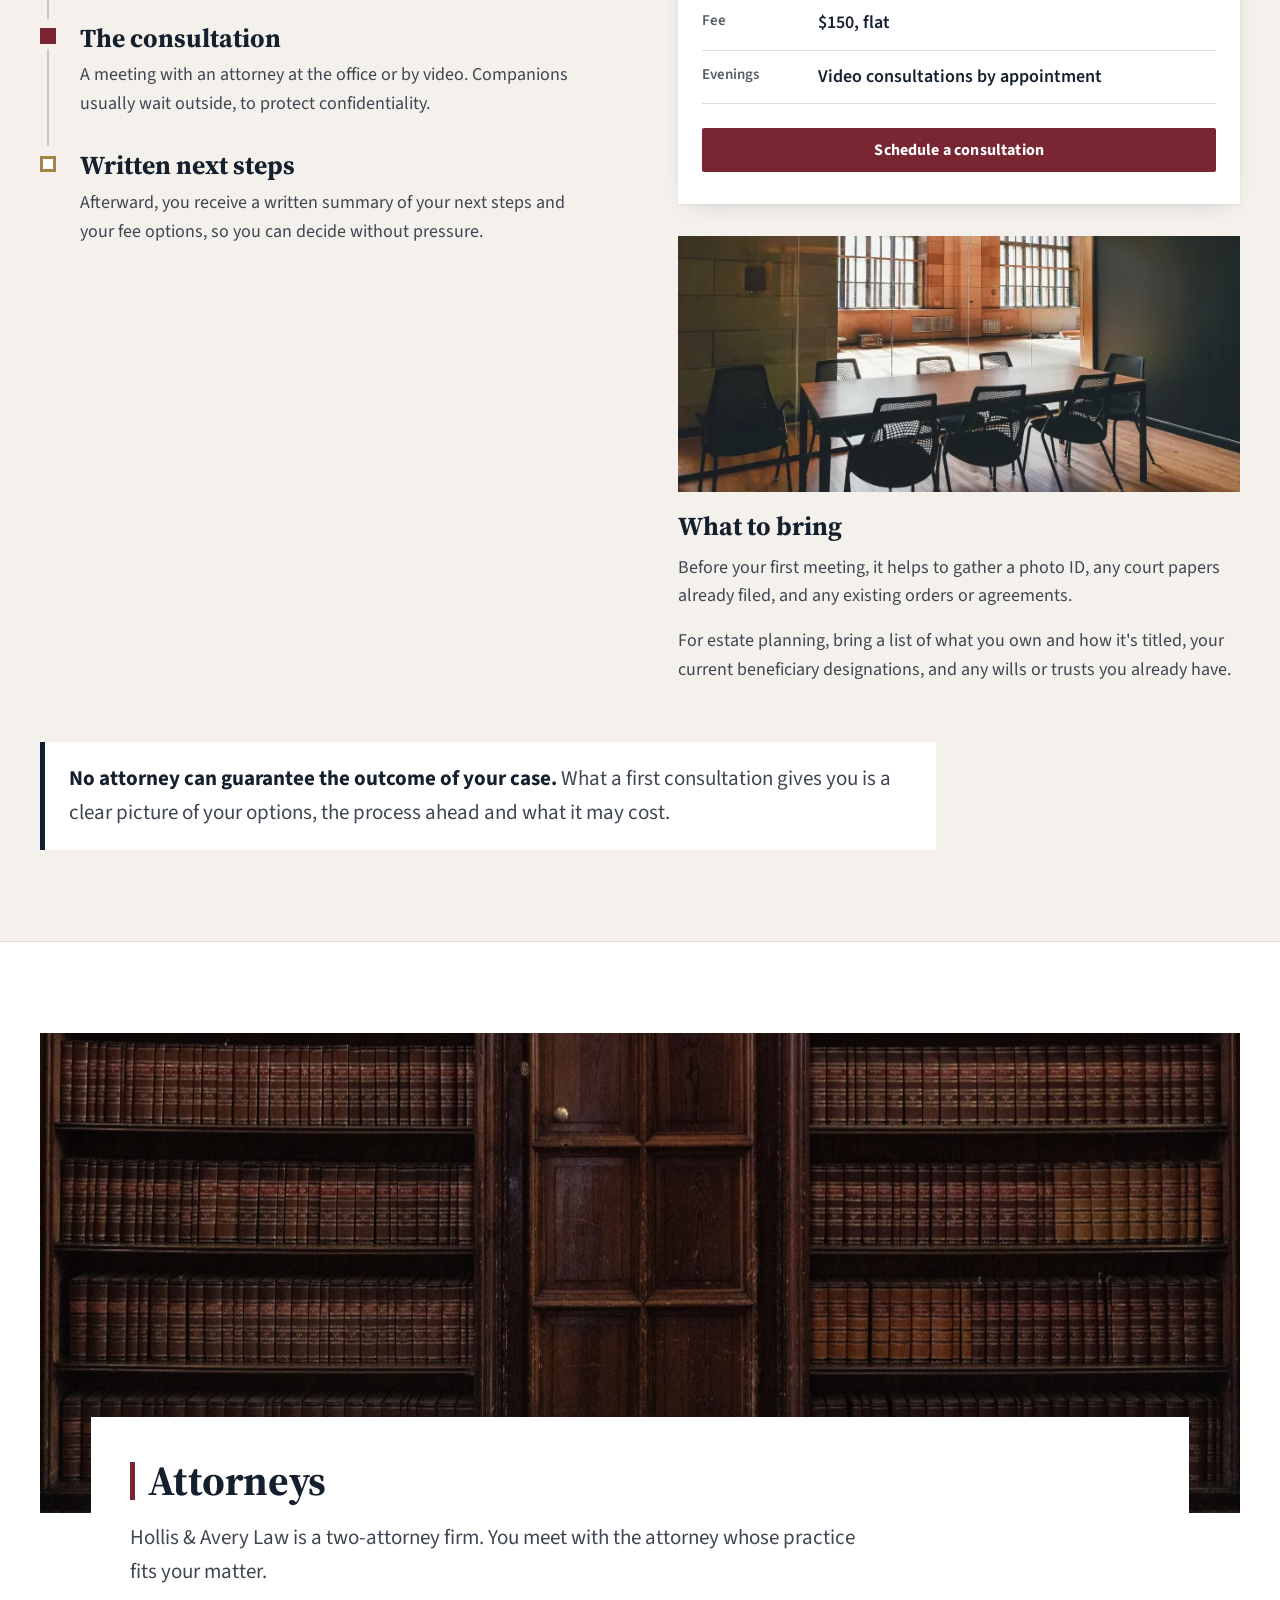
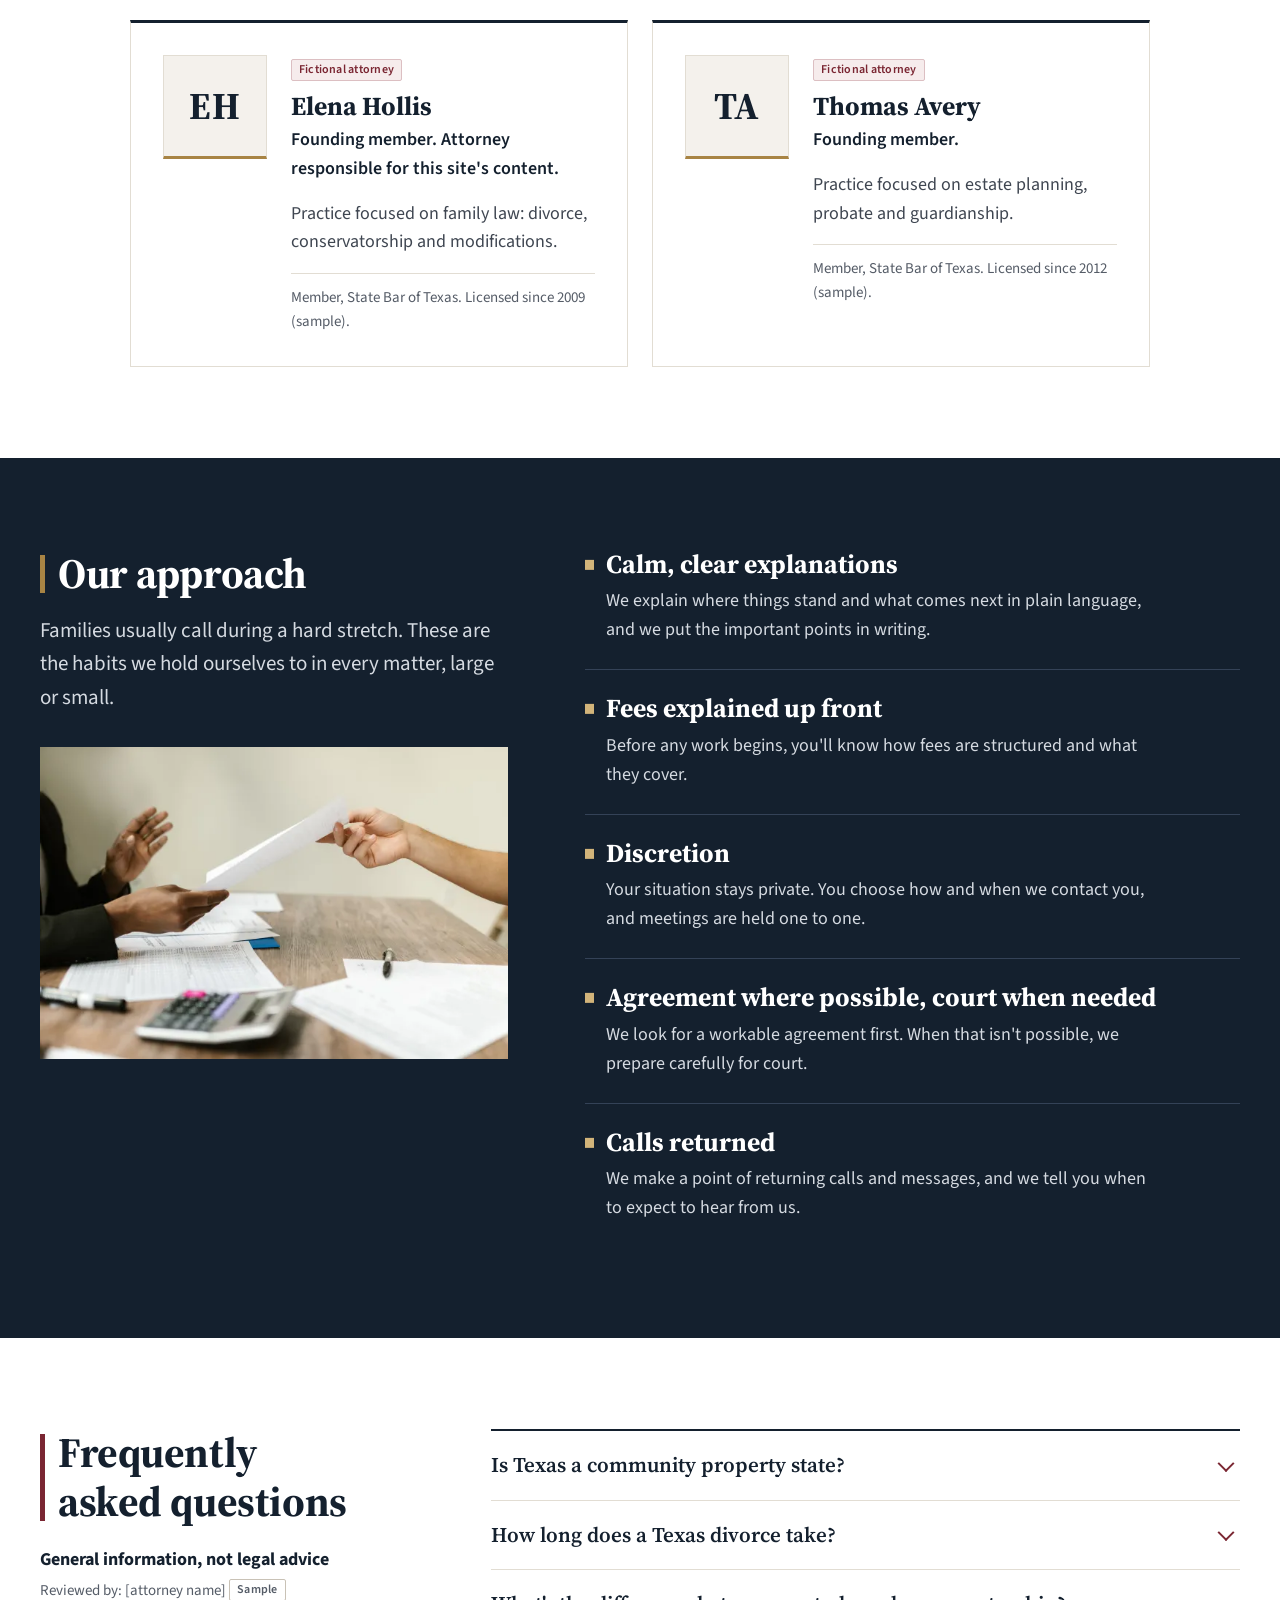
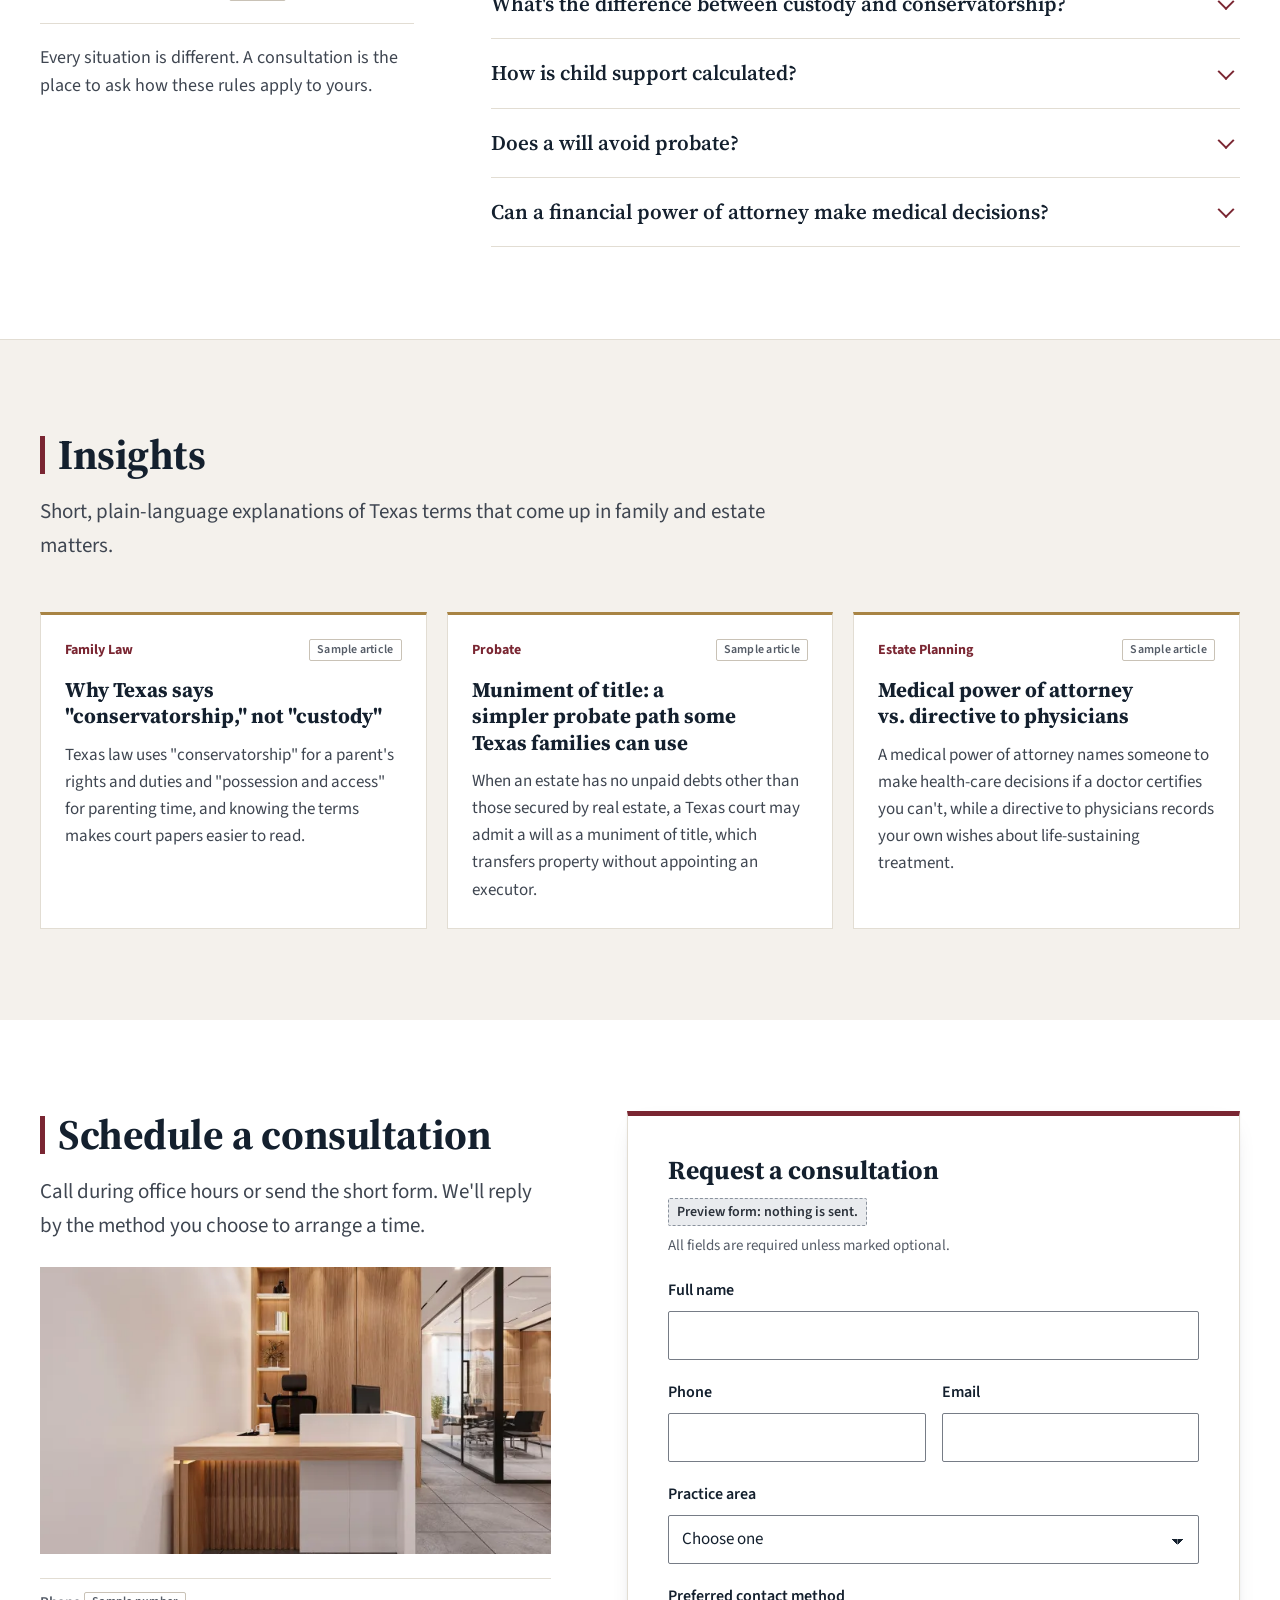
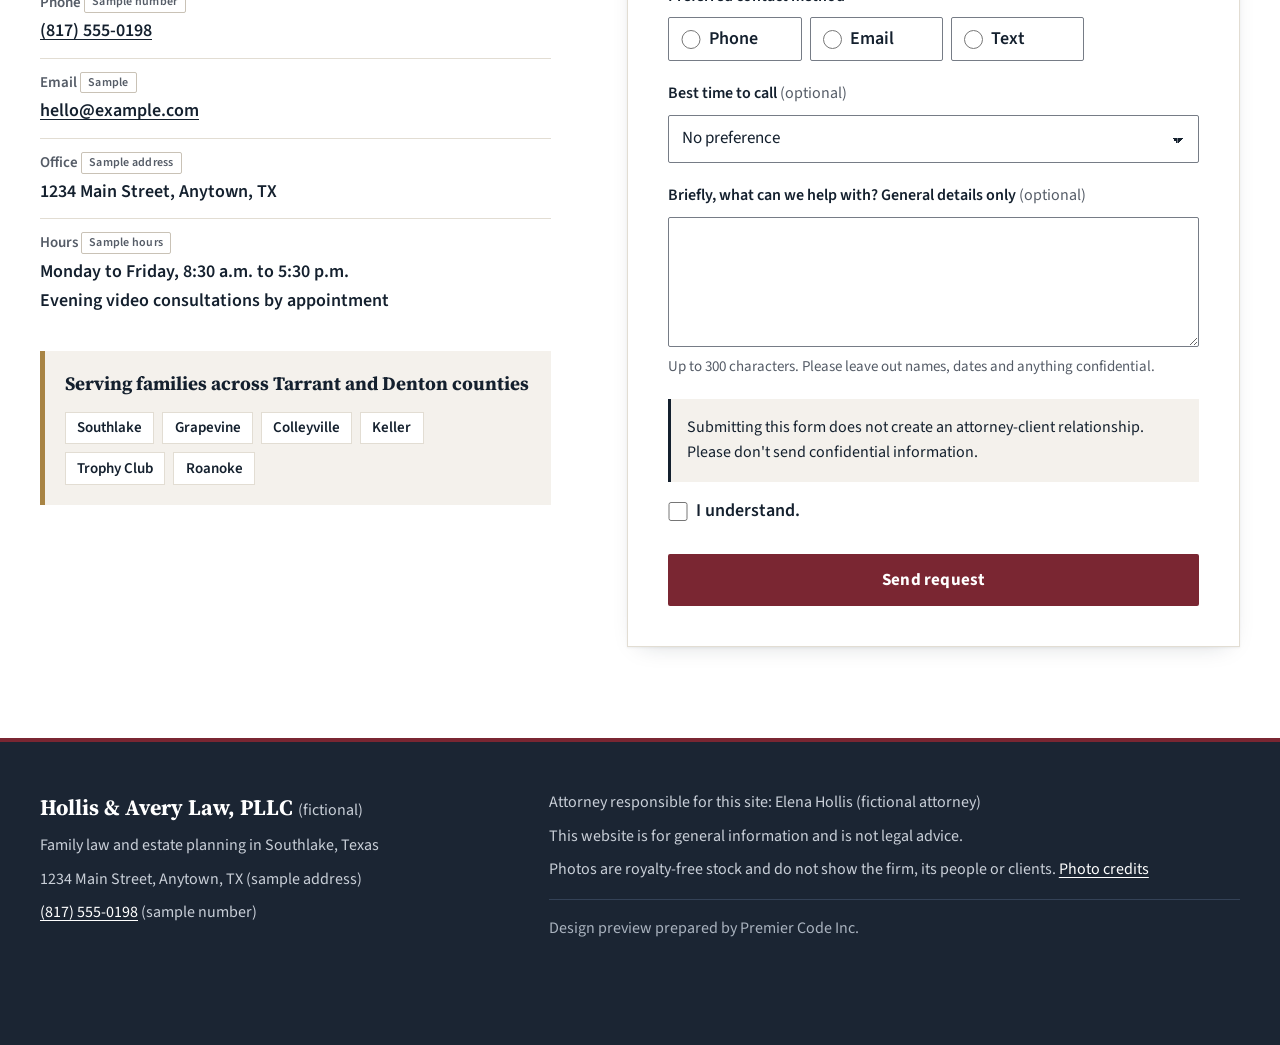
==== commit 06f8f2fd: "Rebuild Options B and C from the owner's models and swap Option A to a readable serif - Option A: re" ====
--- a/option-b/index.html
+++ b/option-b/index.html
@@ -1,572 +1,577 @@
 <!DOCTYPE html>
 <!--
-  PITCH NOTE (Option B, "Modern counsel"): a warm, plain-spoken homepage in stone and sage that starts with the visitor's own words and treats the first consultation as the product.
-  Look first at the "What's going on for you right now?" guide just under the hero, then at the named consultation path ("Reach out" to "Written summary") with the sample fee beside it.
+  PITCH NOTE (Option B: Main Street firm)
+  Concept: a bright, established downtown-office law firm in daylight, with white and limestone grounds, bold Source Serif headlines in ink, one oxblood accent and brass details, organized the way a client expects a firm's site to be.
+  Look first at: the three-tier header (phone always visible), then the left-aligned hero headline with its oxblood rule, then the two grouped practice blocks and the consultation band with its named steps.
 -->
 <html lang="en">
 <head>
-  <meta charset="utf-8">
-  <meta name="viewport" content="width=device-width, initial-scale=1">
-  <meta name="robots" content="noindex, nofollow">
-  <title>Hollis &amp; Avery Law | Family law and estate planning in Southlake, Texas (design preview)</title>
-  <meta name="description" content="Family law and estate planning in Southlake, Texas, explained in plain language. See what happens at a first consultation, what to bring, and how to schedule one. Design preview for a fictional firm.">
-  <meta name="theme-color" content="#f4f1ea">
-  <link rel="preconnect" href="https://fonts.googleapis.com">
-  <link rel="preconnect" href="https://fonts.gstatic.com" crossorigin>
-  <link rel="stylesheet" href="https://fonts.googleapis.com/css2?family=Alegreya+Sans:ital,wght@0,400;0,500;0,700;0,800;1,400;1,500&amp;display=swap">
-  <link rel="stylesheet" href="styles.css">
-  <script>document.documentElement.classList.add('js');</script>
-  <script src="main.js" defer></script>
+<meta charset="utf-8">
+<meta name="viewport" content="width=device-width, initial-scale=1">
+<meta name="robots" content="noindex, nofollow">
+<title>Hollis &amp; Avery Law | Family Law and Estate Planning in Southlake, Texas (design preview)</title>
+<meta name="description" content="Design preview for a fictional Southlake, Texas firm handling divorce, custody, wills, trusts, probate and guardianship. See what happens at a first consultation and what to bring.">
+<link rel="preconnect" href="https://fonts.googleapis.com">
+<link rel="preconnect" href="https://fonts.gstatic.com" crossorigin>
+<link rel="stylesheet" href="https://fonts.googleapis.com/css2?family=Source+Sans+3:ital,wght@0,400;0,600;0,700;1,400&amp;family=Source+Serif+4:opsz,wght@8..60,600;8..60,700&amp;display=swap">
+<link rel="stylesheet" href="styles.css">
+<script>document.documentElement.classList.add('js');</script>
+<script src="main.js" defer></script>
 </head>
 <body>
-  <a class="skip-link" href="#main">Skip to main content</a>
-
-  <!-- Design preview bar: deliberately styled in monospace with a dashed edge so it reads as part of the preview, not the firm's brand. -->
-  <div class="preview-bar" role="note" aria-label="Design preview notice">
-    <p><span class="preview-bar__pill">Design preview</span> Hollis &amp; Avery Law is a fictional firm; names, phone, address and details are samples. Planned features are shown as samples.</p>
+
+<a class="skip-link" href="#main">Skip to main content</a>
+
+<div class="preview-bar" role="note" aria-label="Design preview notice">
+  <p><span class="preview-bar__tag">Preview</span> Design preview. Hollis &amp; Avery Law is a fictional firm; names, phone, address and details are samples. Planned features are shown as samples.</p>
+</div>
+
+<header class="site-header" id="top">
+  <div class="utility">
+    <div class="wrap utility__inner">
+      <p class="utility__tagline">Family law and estate planning in Southlake, Texas</p>
+      <p class="utility__hours">Mon to Fri, 8:30 a.m. to 5:30 p.m. <span class="tag tag--dark">Sample hours</span></p>
+      <!-- PLACEHOLDER: quick-exit link, confirm with client -->
+      <a class="quick-exit" href="https://weather.com/" data-quick-exit rel="noreferrer">Leave this site quickly</a>
+    </div>
   </div>
 
-  <header class="site-header">
-    <div class="site-header__utility">
-      <div class="container site-header__utility-inner">
-        <p class="site-header__area">Southlake, Texas <span aria-hidden="true">&middot;</span> Serving families across Tarrant and Denton counties</p>
-        <a class="utility-phone" href="tel:+18175550198">(817) 555-0198 <span class="tag">Sample</span></a>
-        <!-- PLACEHOLDER: quick-exit link, confirm with client -->
-        <a class="quick-exit" href="https://weather.com/" rel="noopener noreferrer">Leave this site quickly <span aria-hidden="true">&rarr;</span></a>
-      </div>
-    </div>
-    <div class="container site-header__main">
-      <a class="brand" href="#top" aria-label="Hollis and Avery Law, PLLC, back to top">
-        <span class="brand__name">Hollis &amp; Avery</span>
-        <span class="brand__sub">Law, PLLC</span>
+  <div class="masthead">
+    <div class="wrap masthead__inner">
+      <a class="firm-name" href="#top">
+        <span class="firm-name__main">Hollis &amp; Avery</span>
+        <span class="firm-name__sub">Law, PLLC</span>
       </a>
-      <nav class="site-nav" aria-label="Main">
-        <ul>
-          <li><a href="#practice">Practice areas</a></li>
-          <li><a href="#consultation">First consultation</a></li>
-          <li><a href="#attorneys">Attorneys</a></li>
-          <li><a href="#faq">Questions</a></li>
-          <li><a href="#contact">Contact</a></li>
+
+      <div class="masthead__contact">
+        <a class="contact-widget" href="tel:+18175550198">
+          <svg class="contact-widget__icon" viewBox="0 0 24 24" aria-hidden="true" focusable="false"><path d="M6.6 10.8a15.2 15.2 0 0 0 6.6 6.6l2.2-2.2a1 1 0 0 1 1-.25 11.4 11.4 0 0 0 3.6.57 1 1 0 0 1 1 1V20a1 1 0 0 1-1 1A17 17 0 0 1 3 4a1 1 0 0 1 1-1h3.5a1 1 0 0 1 1 1c0 1.25.2 2.45.57 3.57a1 1 0 0 1-.25 1z"/></svg>
+          <span class="contact-widget__text">
+            <span class="contact-widget__label"><span class="contact-widget__long">Call the office </span><span class="tag">Sample number</span></span>
+            <span class="contact-widget__value">(817) 555-0198</span>
+          </span>
+        </a>
+        <a class="contact-widget contact-widget--email" href="mailto:hello@example.com">
+          <svg class="contact-widget__icon" viewBox="0 0 24 24" aria-hidden="true" focusable="false"><path d="M3 5h18a1 1 0 0 1 1 1v12a1 1 0 0 1-1 1H3a1 1 0 0 1-1-1V6a1 1 0 0 1 1-1zm1 2.4V17h16V7.4l-8 5.3zM5.3 7 12 11.4 18.7 7z"/></svg>
+          <span class="contact-widget__text">
+            <span class="contact-widget__label">Email <span class="tag">Sample</span></span>
+            <span class="contact-widget__value">hello@example.com</span>
+          </span>
+        </a>
+        <a class="btn btn--primary masthead__cta" href="#contact">Schedule a consultation</a>
+      </div>
+
+      <details class="mobile-menu">
+        <summary class="mobile-menu__toggle"><span>Menu</span></summary>
+        <nav class="mobile-menu__panel" aria-label="Main">
+          <ul>
+            <li><a href="#practice-areas">Practice areas</a></li>
+            <li><a href="#consultation">First consultation</a></li>
+            <li><a href="#attorneys">Attorneys</a></li>
+            <li><a href="#approach">Our approach</a></li>
+            <li><a href="#faq">FAQ</a></li>
+            <li><a href="#insights">Insights</a></li>
+            <li><a href="#contact">Contact</a></li>
+          </ul>
+        </nav>
+      </details>
+    </div>
+  </div>
+
+  <nav class="navstrip" aria-label="Main">
+    <ul class="wrap navstrip__list">
+      <li><a href="#practice-areas">Practice areas</a></li>
+      <li><a href="#consultation">First consultation</a></li>
+      <li><a href="#attorneys">Attorneys</a></li>
+      <li><a href="#approach">Our approach</a></li>
+      <li><a href="#faq">FAQ</a></li>
+      <li><a href="#insights">Insights</a></li>
+      <li><a href="#contact">Contact</a></li>
+    </ul>
+  </nav>
+</header>
+
+<main id="main" tabindex="-1">
+
+  <!-- Hero -->
+  <section class="hero" aria-labelledby="hero-title">
+    <div class="wrap hero__inner">
+      <div class="hero__copy">
+        <p class="hero__kicker">Family law and estate planning in Southlake, Texas</p>
+        <h1 id="hero-title" class="ruled">When your family is facing a change, start with a clear first conversation.</h1>
+        <p class="hero__lede">Divorce, custody, a will, a loved one's estate. Whatever brought you here, your first consultation is a private, unhurried meeting where an attorney explains your options and the process in plain language.</p>
+        <div class="hero__actions">
+          <a class="btn btn--primary btn--lg" href="#contact">Schedule a consultation</a>
+          <a class="btn btn--outline btn--lg" href="tel:+18175550198">Call (817) 555-0198 <span class="btn__note">Sample</span></a>
+        </div>
+        <!-- PLACEHOLDER: consultation fee and format -->
+        <p class="hero__note">A 60-minute first meeting, at the office or by video <span class="tag">Sample format</span> <a href="#consultation">See what to expect</a></p>
+      </div>
+      <figure class="hero__media">
+        <img src="../assets/img/office-building-exterior-01-1200.webp"
+             srcset="../assets/img/office-building-exterior-01-640.webp 640w, ../assets/img/office-building-exterior-01-1200.webp 1200w, ../assets/img/office-building-exterior-01-1600.webp 1600w"
+             sizes="(min-width: 2400px) 760px, (min-width: 960px) 40vw, 100vw"
+             width="1200" height="1600"
+             alt="A brick and stone office building with tall windows rising above green trees"
+             fetchpriority="high">
+      </figure>
+    </div>
+  </section>
+
+  <!-- Practice areas -->
+  <section class="section practice" id="practice-areas" aria-labelledby="practice-title">
+    <div class="wrap">
+      <div class="section-head">
+        <h2 id="practice-title" class="ruled">Practice areas</h2>
+        <p class="section-head__intro">Two practices in one office. Family law matters and estate planning and probate matters are each led by a founding attorney who focuses on that work.</p>
+      </div>
+
+      <div class="practice-group">
+        <div class="practice-group__aside">
+          <img class="practice-group__img" src="../assets/img/desk-meeting-window-01-1200.webp"
+               srcset="../assets/img/desk-meeting-window-01-640.webp 640w, ../assets/img/desk-meeting-window-01-1200.webp 1200w, ../assets/img/desk-meeting-window-01-2400.webp 2400w"
+               sizes="(min-width: 2400px) 560px, (min-width: 960px) 34vw, 100vw"
+               width="1200" height="803" loading="lazy"
+               alt="Two people meeting across a wooden desk in a bright office with large windows">
+          <h3 class="practice-group__title">Family Law</h3>
+          <p class="practice-group__lead">For changes inside a family: ending a marriage, parenting arrangements, support, agreements and adoption.</p>
+        </div>
+        <ul class="practice-cards">
+          <li class="practice-card">
+            <h4>Divorce, contested and uncontested</h4>
+            <p>Texas allows a no-fault divorce when a marriage has become "insupportable." Uncontested means both spouses agree on every issue; contested means they don't.</p>
+          </li>
+          <li class="practice-card">
+            <h4>Conservatorship (custody) and child support</h4>
+            <p>Texas law calls custody "conservatorship" and visitation "possession and access." The child's best interest is always the court's primary consideration.</p>
+          </li>
+          <li class="practice-card">
+            <h4>Modifications and enforcement</h4>
+            <p>Orders can be changed when circumstances have materially and substantially changed. When an order isn't followed, a court can enforce it.</p>
+          </li>
+          <li class="practice-card">
+            <h4>Premarital and marital property agreements</h4>
+            <p>Texas's terms for prenups and postnups. They must be in writing and signed by both spouses, and they can't reduce a child's right to support.</p>
+          </li>
+          <li class="practice-card practice-card--wide">
+            <h4>Adoption</h4>
+            <p>Adoption creates a permanent legal parent-child relationship. Stepparent, relative and agency adoptions are common paths, and the court must find the adoption is in the child's best interest.</p>
+          </li>
         </ul>
-      </nav>
-      <div class="site-header__actions">
-        <a class="header-phone" href="tel:+18175550198">
-          <span class="header-phone__number">(817) 555-0198</span>
-          <span class="tag">Sample number</span>
-        </a>
-        <a class="btn btn--primary btn--sm" href="#contact">Schedule a consultation</a>
-      </div>
-    </div>
-  </header>
-
-  <main id="main" tabindex="-1">
-    <!-- HERO -->
-    <section class="hero" id="top" aria-labelledby="hero-title">
-      <div class="container hero__inner">
-        <div class="hero__copy">
-          <p class="hero__kicker">Family law and estate planning in Southlake, Texas</p>
-          <h1 id="hero-title" class="hero__title">Start with where you are. We&rsquo;ll explain the rest in plain language.</h1>
-          <p class="hero__lede">Hollis &amp; Avery Law is a family law and estate planning firm in Southlake. The first step is a consultation, where we listen, walk you through your options and follow up with a written summary of next steps.</p>
-          <div class="hero__actions">
-            <a class="btn btn--primary btn--lg" href="#contact">Schedule a consultation</a>
-            <a class="text-link" href="#consultation">How the first meeting works <span aria-hidden="true">&darr;</span></a>
-          </div>
-          <p class="hero__fine">60 minutes, at the office or by video, with written next steps afterward. <span class="tag">Sample</span></p>
+      </div>
+
+      <div class="practice-group practice-group--flip">
+        <div class="practice-group__aside">
+          <img class="practice-group__img" src="../assets/img/signing-forms-01-1200.webp"
+               srcset="../assets/img/signing-forms-01-640.webp 640w, ../assets/img/signing-forms-01-1200.webp 1200w, ../assets/img/signing-forms-01-2400.webp 2400w"
+               sizes="(min-width: 2400px) 560px, (min-width: 960px) 34vw, 100vw"
+               width="1200" height="802" loading="lazy"
+               alt="A hand signing a printed form with a fountain pen">
+          <h3 class="practice-group__title">Estate Planning &amp; Probate</h3>
+          <p class="practice-group__lead">For planning ahead, and for settling an estate after someone you love has died.</p>
         </div>
-        <figure class="hero__media">
-          <img
-            src="../assets/img/porch-rocking-chairs-01-1200.webp"
-            srcset="../assets/img/porch-rocking-chairs-01-640.webp 640w, ../assets/img/porch-rocking-chairs-01-1200.webp 1200w, ../assets/img/porch-rocking-chairs-01-2400.webp 2400w"
-            sizes="(min-width: 960px) 760px, 100vw"
-            width="1200" height="801"
-            alt="Two rocking chairs and a small table on a sunny front porch"
-            fetchpriority="high">
-        </figure>
-      </div>
-    </section>
-
-    <!-- PRACTICE AREAS (opens with the plain-language situation guide) -->
-    <section class="practice" id="practice" aria-labelledby="practice-title">
-      <div class="container">
-        <div class="guide" role="group" aria-labelledby="guide-title">
-          <div class="guide__head">
-            <h2 id="guide-title" class="guide__title">What&rsquo;s going on for you right now?</h2>
-            <p class="guide__intro">Pick the sentence that sounds most like yours. Each one opens a short, plain-language overview.</p>
-          </div>
-          <ul class="guide__list" role="list">
-            <li><a class="situation" href="#divorce"><span class="situation__say">&ldquo;I&rsquo;m thinking about divorce.&rdquo;</span><span class="situation__go">Divorce, contested and uncontested <span class="arrow" aria-hidden="true">&rarr;</span></span></a></li>
-            <li><a class="situation" href="#conservatorship"><span class="situation__say">&ldquo;We need a parenting plan.&rdquo;</span><span class="situation__go">Conservatorship and child support <span class="arrow" aria-hidden="true">&rarr;</span></span></a></li>
-            <li><a class="situation" href="#modifications"><span class="situation__say">&ldquo;Our court order no longer fits our life.&rdquo;</span><span class="situation__go">Modifications and enforcement <span class="arrow" aria-hidden="true">&rarr;</span></span></a></li>
-            <li><a class="situation" href="#probate"><span class="situation__say">&ldquo;Someone in my family has died.&rdquo;</span><span class="situation__go">Probate and estate administration <span class="arrow" aria-hidden="true">&rarr;</span></span></a></li>
-            <li><a class="situation" href="#wills"><span class="situation__say">&ldquo;I want to plan ahead.&rdquo;</span><span class="situation__go">Wills, trusts and powers of attorney <span class="arrow" aria-hidden="true">&rarr;</span></span></a></li>
-            <li><a class="situation situation--unsure" href="#consultation"><span class="situation__say">&ldquo;I&rsquo;m not sure where I fit.&rdquo;</span><span class="situation__go">That&rsquo;s what the first consultation is for <span class="arrow" aria-hidden="true">&rarr;</span></span></a></li>
-          </ul>
-        </div>
-
-        <div class="section-head">
-          <h2 id="practice-title" class="section-title">What we help with</h2>
-          <p class="section-intro">Our practice areas, with short overviews of the Texas terms you&rsquo;re likely to see. Your own situation will have its own details, and we&rsquo;ll talk them through at the consultation.</p>
-        </div>
-
-        <article class="area area--family" aria-labelledby="family-title">
-          <div class="area__aside">
-            <h3 id="family-title" class="area__title">Family Law</h3>
-            <p class="area__summary">For changes in a family: separating, parenting arrangements, agreements between spouses and adoption.</p>
-            <img class="area__img"
-              src="../assets/img/tree-lined-street-01-1200.webp"
-              srcset="../assets/img/tree-lined-street-01-640.webp 640w, ../assets/img/tree-lined-street-01-1200.webp 1200w, ../assets/img/tree-lined-street-01-2040.webp 2040w"
-              sizes="(min-width: 2200px) 640px, (min-width: 960px) 30vw, 100vw"
-              width="1200" height="1236"
-              alt="A quiet residential street curving beneath tall green trees"
-              loading="lazy">
-          </div>
-          <ul class="area__list" role="list">
-            <li id="divorce">
-              <h4>Divorce, contested and uncontested</h4>
-              <p>Texas allows a no-fault divorce when a marriage has become &ldquo;insupportable.&rdquo; Uncontested means both spouses agree on every issue; contested means they don&rsquo;t.</p>
-            </li>
-            <li id="conservatorship">
-              <h4>Conservatorship (custody) and child support</h4>
-              <p>Texas law calls custody &ldquo;conservatorship&rdquo; and visitation &ldquo;possession and access.&rdquo; The child&rsquo;s best interest is always the court&rsquo;s primary consideration.</p>
-            </li>
-            <li id="modifications">
-              <h4>Modifications and enforcement</h4>
-              <p>Orders can be changed when circumstances have materially and substantially changed. When an order isn&rsquo;t followed, a court can enforce it.</p>
-            </li>
-            <li id="agreements">
-              <h4>Premarital and marital property agreements</h4>
-              <p>Texas&rsquo;s terms for prenups and postnups. They must be in writing and signed by both spouses, and they can&rsquo;t reduce a child&rsquo;s right to support.</p>
-            </li>
-            <li id="adoption">
-              <h4>Adoption</h4>
-              <p>It creates a permanent legal parent-child relationship. Stepparent, relative and agency adoptions are common paths, and the court must find the adoption is in the child&rsquo;s best interest.</p>
-            </li>
-          </ul>
-        </article>
-
-        <article class="area area--estate" aria-labelledby="estate-title">
-          <div class="area__aside">
-            <h3 id="estate-title" class="area__title">Estate Planning &amp; Probate</h3>
-            <p class="area__summary">For planning ahead, and for the paperwork that follows a death or a loss of capacity in the family.</p>
-            <img class="area__img"
-              src="../assets/img/live-oak-prairie-01-1200.webp"
-              srcset="../assets/img/live-oak-prairie-01-640.webp 640w, ../assets/img/live-oak-prairie-01-1200.webp 1200w, ../assets/img/live-oak-prairie-01-1600.webp 1600w"
-              sizes="(min-width: 2200px) 640px, (min-width: 960px) 30vw, 100vw"
-              width="1200" height="1600"
-              alt="A broad oak tree shading cattle in a tall-grass pasture"
-              loading="lazy">
-          </div>
-          <ul class="area__list" role="list">
-            <li id="wills">
-              <h4>Wills, trusts and powers of attorney</h4>
-              <p>A statutory durable power of attorney covers financial matters. A medical power of attorney and a directive to physicians cover health-care choices.</p>
-            </li>
-            <li id="probate">
-              <h4>Probate and estate administration</h4>
-              <p>A Texas will generally must be offered for probate within four years of death. Many estates use independent administration, with limited court supervision, and some can use a muniment of title or a small estate affidavit.</p>
-            </li>
-            <li id="guardianship">
-              <h4>Guardianship</h4>
-              <p>A court-supervised arrangement for a minor or an adult who can&rsquo;t manage their own care or finances. Texas requires the court to consider less restrictive alternatives first, such as powers of attorney or supported decision-making.</p>
-            </li>
-          </ul>
-        </article>
-      </div>
-    </section>
-
-    <!-- FIRST CONSULTATION -->
-    <section class="consult" id="consultation" aria-labelledby="consult-title">
-      <div class="container">
-        <div class="section-head">
-          <h2 id="consult-title" class="section-title">What to expect at your first consultation</h2>
-          <p class="section-intro">Here is how a first meeting works, from the first call to the written summary you take home.</p>
-        </div>
-
-        <div class="consult__layout">
-        <!-- Steps are shown by name only, never numbered (library 002 req 17). -->
-        <ol class="path" role="list" data-path>
-          <li class="path__step">
-            <span class="path__node" aria-hidden="true"></span>
-            <h3 class="path__name">Reach out</h3>
-            <p>Call, or send the short form below. A few general details are all we need to start.</p>
-          </li>
-          <li class="path__step">
-            <span class="path__node" aria-hidden="true"></span>
-            <h3 class="path__name">Conflict check</h3>
-            <p>Before you share any details, we check that we have no conflict with anyone else involved.</p>
-          </li>
-          <li class="path__step">
-            <span class="path__node" aria-hidden="true"></span>
-            <h3 class="path__name">The meeting</h3>
-            <p>We listen first, then explain your options and answer questions. Companions usually wait outside, to protect confidentiality.</p>
-          </li>
-          <li class="path__step">
-            <span class="path__node" aria-hidden="true"></span>
-            <h3 class="path__name">Written summary</h3>
-            <p>Afterward you receive next steps and fee options in writing, so you can decide in your own time.</p>
+        <ul class="practice-cards">
+          <li class="practice-card">
+            <h4>Wills, trusts and powers of attorney</h4>
+            <p>A statutory durable power of attorney covers financial matters. A medical power of attorney and a directive to physicians cover health-care choices.</p>
+          </li>
+          <li class="practice-card">
+            <h4>Probate and estate administration</h4>
+            <p>A Texas will generally must be offered for probate within four years of death. Many estates use independent administration, with limited court supervision, and some can use a muniment of title or a small estate affidavit.</p>
+          </li>
+          <li class="practice-card practice-card--wide">
+            <h4>Guardianship</h4>
+            <p>A court-supervised arrangement for a minor or an adult who can't manage their own care or finances. Texas requires the court to consider less restrictive alternatives first, such as powers of attorney or supported decision-making.</p>
+          </li>
+        </ul>
+      </div>
+    </div>
+  </section>
+
+  <!-- First consultation -->
+  <section class="section consult" id="consultation" aria-labelledby="consult-title">
+    <div class="wrap">
+      <div class="section-head">
+        <h2 id="consult-title" class="ruled">What to expect at your first consultation</h2>
+        <p class="section-head__intro">You shouldn't have to guess what happens after you reach out. Here is how a first meeting works, from the first call to the written summary you take home.</p>
+      </div>
+
+      <div class="consult__grid">
+        <ol class="steps" aria-label="How a first consultation works">
+          <li class="step">
+            <h3 class="step__name">Reach out</h3>
+            <p>Call the office or send the form below with a few general details. Please leave out anything confidential for now.</p>
+          </li>
+          <li class="step">
+            <h3 class="step__name">Conflict check</h3>
+            <p>Before we hear the details of your situation, we run a short conflict check to make sure the firm is free to represent you.</p>
+          </li>
+          <li class="step">
+            <h3 class="step__name">The consultation</h3>
+            <p>A meeting with an attorney at the office or by video. Companions usually wait outside, to protect confidentiality.</p>
+          </li>
+          <li class="step">
+            <h3 class="step__name">Written next steps</h3>
+            <p>Afterward, you receive a written summary of your next steps and your fee options, so you can decide without pressure.</p>
           </li>
         </ol>
 
+        <div class="consult__side">
           <!-- PLACEHOLDER: consultation fee and format -->
-          <div class="fee">
-            <p class="fee__label"><span class="tag">Sample fee and format</span></p>
-            <p class="fee__price">$150 <span>flat fee</span></p>
-            <dl class="fee__grid">
+          <div class="consult-card">
+            <p class="consult-card__label"><span class="tag">Sample fee and format</span></p>
+            <h3 class="consult-card__title">The first consultation</h3>
+            <dl class="consult-card__list">
               <div><dt>Length</dt><dd>60 minutes</dd></div>
               <div><dt>Where</dt><dd>At the office or by video</dd></div>
+              <div><dt>Fee</dt><dd>$150, flat</dd></div>
+              <div><dt>Evenings</dt><dd>Video consultations by appointment</dd></div>
             </dl>
             <a class="btn btn--primary btn--block" href="#contact">Schedule a consultation</a>
           </div>
+
+          <div class="bring">
+            <img class="bring__img" src="../assets/img/conference-room-warm-01-1200.webp"
+                 srcset="../assets/img/conference-room-warm-01-640.webp 640w, ../assets/img/conference-room-warm-01-1200.webp 1200w, ../assets/img/conference-room-warm-01-2400.webp 2400w"
+                 sizes="(min-width: 2400px) 640px, (min-width: 960px) 42vw, 100vw"
+                 width="1200" height="546" loading="lazy"
+                 alt="A quiet meeting room with a wooden table and black chairs">
+            <h3 class="bring__title">What to bring</h3>
+            <p>Before your first meeting, it helps to gather a photo ID, any court papers already filed, and any existing orders or agreements.</p>
+            <p>For estate planning, bring a list of what you own and how it's titled, your current beneficiary designations, and any wills or trusts you already have.</p>
+          </div>
         </div>
-
-          <div class="bring">
-            <img class="bring__img"
-              src="../assets/img/notebook-coffee-01-640.webp"
-              srcset="../assets/img/notebook-coffee-01-640.webp 640w, ../assets/img/notebook-coffee-01-1200.webp 1200w"
-              sizes="(min-width: 960px) 240px, 100vw"
-              width="640" height="640"
-              alt="An open notebook and pencil beside a cup of black coffee"
-              loading="lazy">
-            <div class="bring__body">
-              <h3 class="bring__title">What to bring</h3>
-              <p>Before your first meeting, it helps to gather a photo ID, any court papers already filed, and any existing orders or agreements.</p>
-              <p>For estate planning, bring a list of what you own and how it&rsquo;s titled, your current beneficiary designations, and any wills or trusts you already have.</p>
-              <p class="honest-note"><strong>An honest note:</strong> no attorney can guarantee the outcome of your case. What we can promise is a clear explanation of your options and the process ahead.</p>
-            </div>
-          </div>
-      </div>
-    </section>
-
-    <!-- ATTORNEYS -->
-    <section class="attorneys" id="attorneys" aria-labelledby="attorneys-title">
-      <div class="container attorneys__inner">
-        <div class="section-head attorneys__head">
-          <h2 id="attorneys-title" class="section-title">The attorneys you&rsquo;ll meet</h2>
-          <p class="section-intro">Two founding members: one focused on families going through change, one on planning and estates.</p>
+      </div>
+
+      <p class="consult__honest"><strong>No attorney can guarantee the outcome of your case.</strong> What a first consultation gives you is a clear picture of your options, the process ahead and what it may cost.</p>
+    </div>
+  </section>
+
+  <!-- Attorneys -->
+  <section class="section attorneys" id="attorneys" aria-labelledby="attorneys-title">
+    <div class="wrap">
+      <div class="attorneys__banner">
+        <img src="../assets/img/law-library-shelves-01-1200.webp"
+             srcset="../assets/img/law-library-shelves-01-640.webp 640w, ../assets/img/law-library-shelves-01-1200.webp 1200w, ../assets/img/law-library-shelves-01-2400.webp 2400w"
+             sizes="(min-width: 2400px) 1600px, (min-width: 1440px) 1320px, 100vw"
+             width="1200" height="486" loading="lazy"
+             alt="Rows of leather-bound books on dark wooden shelves on either side of a paneled door">
+      </div>
+      <div class="attorneys__panel">
+        <div class="section-head section-head--tight">
+          <h2 id="attorneys-title" class="ruled">Attorneys</h2>
+          <p class="section-head__intro">Hollis &amp; Avery Law is a two-attorney firm. You meet with the attorney whose practice fits your matter.</p>
         </div>
-        <div class="attorney-list">
-          <article class="attorney" aria-labelledby="elena-name">
+        <div class="attorney-grid">
+          <article class="attorney" aria-labelledby="att-hollis">
             <div class="attorney__initials" aria-hidden="true">EH</div>
             <div class="attorney__body">
-              <h3 id="elena-name" class="attorney__name">Elena Hollis <span class="tag">Fictional attorney</span></h3>
-              <p class="attorney__role">Founding member</p>
-              <p>Practice focused on family law: divorce, conservatorship, modifications.</p>
-              <ul class="attorney__meta" role="list">
-                <li>Member, State Bar of Texas, licensed since 2009 <span class="muted">(sample)</span></li>
-                <li>Attorney responsible for this site&rsquo;s content</li>
-              </ul>
+              <p class="attorney__tag"><span class="tag tag--oxblood">Fictional attorney</span></p>
+              <h3 id="att-hollis" class="attorney__name">Elena Hollis</h3>
+              <p class="attorney__role">Founding member. Attorney responsible for this site's content.</p>
+              <p>Practice focused on family law: divorce, conservatorship and modifications.</p>
+              <p class="attorney__meta">Member, State Bar of Texas. Licensed since 2009 (sample).</p>
             </div>
           </article>
-          <article class="attorney" aria-labelledby="thomas-name">
-            <div class="attorney__initials attorney__initials--alt" aria-hidden="true">TA</div>
+          <article class="attorney" aria-labelledby="att-avery">
+            <div class="attorney__initials" aria-hidden="true">TA</div>
             <div class="attorney__body">
-              <h3 id="thomas-name" class="attorney__name">Thomas Avery <span class="tag">Fictional attorney</span></h3>
-              <p class="attorney__role">Founding member</p>
+              <p class="attorney__tag"><span class="tag tag--oxblood">Fictional attorney</span></p>
+              <h3 id="att-avery" class="attorney__name">Thomas Avery</h3>
+              <p class="attorney__role">Founding member.</p>
               <p>Practice focused on estate planning, probate and guardianship.</p>
-              <ul class="attorney__meta" role="list">
-                <li>Member, State Bar of Texas, licensed since 2012 <span class="muted">(sample)</span></li>
-              </ul>
+              <p class="attorney__meta">Member, State Bar of Texas. Licensed since 2012 (sample).</p>
             </div>
           </article>
         </div>
       </div>
-    </section>
-
-    <!-- OUR APPROACH -->
-    <section class="approach" id="approach" aria-labelledby="approach-title">
-      <div class="container approach__inner">
-        <figure class="approach__media">
-          <img
-            src="../assets/img/grandparent-baby-hands-01-1200.webp"
-            srcset="../assets/img/grandparent-baby-hands-01-640.webp 640w, ../assets/img/grandparent-baby-hands-01-1200.webp 1200w, ../assets/img/grandparent-baby-hands-01-2400.webp 2400w"
-            sizes="(min-width: 2200px) 760px, (min-width: 960px) 38vw, 100vw"
-            width="1200" height="801"
-            alt="An older hand gently holding a baby's small hand"
-            loading="lazy">
-        </figure>
-        <div class="approach__copy">
-          <h2 id="approach-title" class="section-title">How we try to work</h2>
-          <p class="section-intro">Our approach, in plain terms, for every family who calls.</p>
-          <ul class="values" role="list">
-            <li>
-              <h3>Calm, clear explanations</h3>
-              <p>We use plain language, and you&rsquo;re welcome to ask about any legal term again.</p>
-            </li>
-            <li>
-              <h3>Fees explained up front</h3>
-              <p>You&rsquo;ll know how fees work before you decide anything.</p>
-            </li>
-            <li>
-              <h3>Discretion</h3>
-              <p>Family matters are private. We handle yours quietly and carefully.</p>
-            </li>
-            <li>
-              <h3>Settle where possible, prepare where needed</h3>
-              <p>We look for workable agreements first, and prepare carefully for court when a case needs it.</p>
-            </li>
-            <li>
-              <h3>Calls returned</h3>
-              <p>Waiting to hear back is hard. Returning calls is part of how we intend to work.</p>
-            </li>
+    </div>
+  </section>
+
+  <!-- Our approach -->
+  <section class="section approach" id="approach" aria-labelledby="approach-title">
+    <div class="wrap approach__inner">
+      <div class="approach__intro">
+        <h2 id="approach-title" class="ruled ruled--brass">Our approach</h2>
+        <p>Families usually call during a hard stretch. These are the habits we hold ourselves to in every matter, large or small.</p>
+        <img class="approach__img" src="../assets/img/hands-passing-document-01-1200.webp"
+             srcset="../assets/img/hands-passing-document-01-640.webp 640w, ../assets/img/hands-passing-document-01-1200.webp 1200w, ../assets/img/hands-passing-document-01-2400.webp 2400w"
+             sizes="(min-width: 2400px) 620px, (min-width: 960px) 38vw, 100vw"
+             width="1200" height="800" loading="lazy"
+             alt="One person handing a document across a desk to another">
+      </div>
+      <ul class="values">
+        <li class="value">
+          <h3>Calm, clear explanations</h3>
+          <p>We explain where things stand and what comes next in plain language, and we put the important points in writing.</p>
+        </li>
+        <li class="value">
+          <h3>Fees explained up front</h3>
+          <p>Before any work begins, you'll know how fees are structured and what they cover.</p>
+        </li>
+        <li class="value">
+          <h3>Discretion</h3>
+          <p>Your situation stays private. You choose how and when we contact you, and meetings are held one to one.</p>
+        </li>
+        <li class="value">
+          <h3>Agreement where possible, court when needed</h3>
+          <p>We look for a workable agreement first. When that isn't possible, we prepare carefully for court.</p>
+        </li>
+        <li class="value">
+          <h3>Calls returned</h3>
+          <p>We make a point of returning calls and messages, and we tell you when to expect to hear from us.</p>
+        </li>
+      </ul>
+    </div>
+  </section>
+
+  <!-- FAQ -->
+  <section class="section faq" id="faq" aria-labelledby="faq-title">
+    <div class="wrap faq__inner">
+      <div class="faq__head">
+        <h2 id="faq-title" class="ruled">Frequently asked questions</h2>
+        <p class="faq__notice">General information, not legal advice</p>
+        <p class="faq__review">Reviewed by: [attorney name] <span class="tag">Sample</span></p>
+        <!-- PLACEHOLDER: attorney review of FAQ -->
+        <p class="faq__more">Every situation is different. A consultation is the place to ask how these rules apply to yours.</p>
+      </div>
+      <div class="faq__list">
+        <details class="faq-item">
+          <summary>Is Texas a community property state?</summary>
+          <div class="faq-item__body">
+            <p>Yes. Property either spouse acquires during the marriage is generally community property. Separate property includes what a spouse owned before marriage and gifts or inheritances received during it. A court divides community property in a way it finds "just and right," which is not always 50/50.</p>
+            <p class="cite">Texas Family Code §§ 3.001–3.003, 7.001</p>
+          </div>
+        </details>
+        <details class="faq-item">
+          <summary>How long does a Texas divorce take?</summary>
+          <div class="faq-item__body">
+            <p>A court generally can't grant a divorce until at least 60 days after the petition is filed, with limited exceptions involving family violence. Many cases take longer.</p>
+            <p class="cite">Texas Family Code § 6.702</p>
+          </div>
+        </details>
+        <details class="faq-item">
+          <summary>What's the difference between custody and conservatorship?</summary>
+          <div class="faq-item__body">
+            <p>None in everyday meaning. Texas law uses "conservatorship." Joint managing conservatorship means sharing parental rights and duties, not necessarily equal time.</p>
+            <p class="cite">Texas Family Code §§ 101.016, 153.131</p>
+          </div>
+        </details>
+        <details class="faq-item">
+          <summary>How is child support calculated?</summary>
+          <div class="faq-item__body">
+            <p>Texas uses guideline percentages of the paying parent's net resources, starting at 20% for one child, up to a cap that is adjusted over time. The cap is $11,700 a month as of Sept. 1, 2025.</p>
+            <p class="cite">Texas Family Code § 154.125</p>
+          </div>
+        </details>
+        <details class="faq-item">
+          <summary>Does a will avoid probate?</summary>
+          <div class="faq-item__body">
+            <p>No. A Texas will generally must be admitted to probate to transfer property, though assets with named beneficiaries or survivorship rights can pass outside probate.</p>
+            <p class="cite">Texas Estates Code § 256.001</p>
+          </div>
+        </details>
+        <details class="faq-item">
+          <summary>Can a financial power of attorney make medical decisions?</summary>
+          <div class="faq-item__body">
+            <p>No. The statutory durable power of attorney covers property and finances. Health-care decisions need a medical power of attorney.</p>
+            <p class="cite">Texas Estates Code ch. 752; Health and Safety Code ch. 166</p>
+          </div>
+        </details>
+      </div>
+    </div>
+  </section>
+
+  <!-- Insights -->
+  <section class="section insights" id="insights" aria-labelledby="insights-title">
+    <div class="wrap">
+      <div class="section-head">
+        <h2 id="insights-title" class="ruled">Insights</h2>
+        <p class="section-head__intro">Short, plain-language explanations of Texas terms that come up in family and estate matters.</p>
+      </div>
+      <ul class="insight-grid">
+        <li class="insight">
+          <p class="insight__meta"><span class="insight__topic">Family Law</span> <span class="tag">Sample article</span></p>
+          <h3>Why Texas says "conservatorship," not "custody"</h3>
+          <p>Texas law uses "conservatorship" for a parent's rights and duties and "possession and access" for parenting time, and knowing the terms makes court papers easier to read.</p>
+        </li>
+        <li class="insight">
+          <p class="insight__meta"><span class="insight__topic">Probate</span> <span class="tag">Sample article</span></p>
+          <h3>Muniment of title: a simpler probate path some Texas families can use</h3>
+          <p>When an estate has no unpaid debts other than those secured by real estate, a Texas court may admit a will as a muniment of title, which transfers property without appointing an executor.</p>
+        </li>
+        <li class="insight">
+          <p class="insight__meta"><span class="insight__topic">Estate Planning</span> <span class="tag">Sample article</span></p>
+          <h3>Medical power of attorney vs. directive to physicians</h3>
+          <p>A medical power of attorney names someone to make health-care decisions if a doctor certifies you can't, while a directive to physicians records your own wishes about life-sustaining treatment.</p>
+        </li>
+      </ul>
+    </div>
+  </section>
+
+  <!-- Contact and closing CTA -->
+  <section class="section contact" id="contact" aria-labelledby="contact-title">
+    <div class="wrap contact__inner">
+      <div class="contact__info">
+        <h2 id="contact-title" class="ruled">Schedule a consultation</h2>
+        <p class="contact__lead">Call during office hours or send the short form. We'll reply by the method you choose to arrange a time.</p>
+
+        <img class="contact__img" src="../assets/img/office-reception-desk-01-1200.webp"
+             srcset="../assets/img/office-reception-desk-01-640.webp 640w, ../assets/img/office-reception-desk-01-1200.webp 1200w, ../assets/img/office-reception-desk-01-2400.webp 2400w"
+             sizes="(min-width: 2400px) 640px, (min-width: 960px) 40vw, 100vw"
+             width="1200" height="1008" loading="lazy"
+             alt="A modern reception desk in pale wood and white, with glass-walled meeting rooms behind it">
+
+        <dl class="contact__details">
+          <div>
+            <dt>Phone <span class="tag">Sample number</span></dt>
+            <dd><a href="tel:+18175550198">(817) 555-0198</a></dd>
+          </div>
+          <div>
+            <dt>Email <span class="tag">Sample</span></dt>
+            <dd><a href="mailto:hello@example.com">hello@example.com</a></dd>
+          </div>
+          <div>
+            <dt>Office <span class="tag">Sample address</span></dt>
+            <dd>1234 Main Street, Anytown, TX</dd>
+          </div>
+          <div>
+            <dt>Hours <span class="tag">Sample hours</span></dt>
+            <dd>Monday to Friday, 8:30 a.m. to 5:30 p.m.<br>Evening video consultations by appointment</dd>
+          </div>
+        </dl>
+
+        <div class="service-area">
+          <h3 class="service-area__title">Serving families across Tarrant and Denton counties</h3>
+          <ul class="service-area__list">
+            <li>Southlake</li>
+            <li>Grapevine</li>
+            <li>Colleyville</li>
+            <li>Keller</li>
+            <li>Trophy Club</li>
+            <li>Roanoke</li>
           </ul>
         </div>
       </div>
-    </section>
-
-    <!-- FAQ -->
-    <section class="faq" id="faq" aria-labelledby="faq-title">
-      <div class="container faq__inner">
-        <div class="faq__head">
-          <h2 id="faq-title" class="section-title">Questions families ask first</h2>
-          <div class="faq__notice">
-            <p class="faq__notice-title">General information, not legal advice</p>
-            <p class="faq__reviewed">Reviewed by: [attorney name]</p>
-            <!-- PLACEHOLDER: attorney review of FAQ -->
-          </div>
-          <p class="faq__more">Have a question that isn&rsquo;t here? <a href="#contact">Ask at your consultation.</a></p>
-        </div>
-        <div class="faq__list">
-          <details id="faq-community-property">
-            <summary>Is Texas a community property state?</summary>
-            <div class="faq__answer">
-              <p>Yes. Property either spouse acquires during the marriage is generally community property. Separate property includes what a spouse owned before marriage and gifts or inheritances received during it. A court divides community property in a way it finds &ldquo;just and right,&rdquo; which is not always 50/50.</p>
-              <p class="cite">Texas Family Code, sections 3.001 to 3.003 and 7.001</p>
+
+      <div class="form-card">
+        <h3 class="form-card__title" id="form-title">Request a consultation</h3>
+        <p class="form-card__note">Preview form: nothing is sent.</p>
+        <p class="form-card__required">All fields are required unless marked optional.</p>
+
+        <form class="consult-form" method="dialog" novalidate aria-labelledby="form-title">
+
+          <div class="field">
+            <label for="f-name">Full name</label>
+            <input id="f-name" name="name" type="text" autocomplete="name" required>
+            <p class="field__error" id="f-name-err" hidden></p>
+          </div>
+
+          <div class="field-row">
+            <div class="field">
+              <label for="f-phone">Phone</label>
+              <input id="f-phone" name="phone" type="tel" autocomplete="tel" inputmode="tel" required>
+              <p class="field__error" id="f-phone-err" hidden></p>
             </div>
-          </details>
-          <details id="faq-divorce-time">
-            <summary>How long does a Texas divorce take?</summary>
-            <div class="faq__answer">
-              <p>A court generally can&rsquo;t grant a divorce until at least 60 days after the petition is filed, with limited exceptions involving family violence. Many cases take longer.</p>
-              <p class="cite">Texas Family Code, section 6.702</p>
+            <div class="field">
+              <label for="f-email">Email</label>
+              <input id="f-email" name="email" type="email" autocomplete="email" required>
+              <p class="field__error" id="f-email-err" hidden></p>
             </div>
-          </details>
-          <details id="faq-conservatorship">
-            <summary>What&rsquo;s the difference between custody and conservatorship?</summary>
-            <div class="faq__answer">
-              <p>None in everyday meaning. Texas law uses &ldquo;conservatorship.&rdquo; Joint managing conservatorship means sharing parental rights and duties, not necessarily equal time.</p>
-              <p class="cite">Texas Family Code, sections 101.016 and 153.131</p>
+          </div>
+
+          <div class="field">
+            <label for="f-area">Practice area</label>
+            <select id="f-area" name="practice_area" required>
+              <option value="">Choose one</option>
+              <optgroup label="Family Law">
+                <option>Divorce, contested and uncontested</option>
+                <option>Conservatorship (custody) and child support</option>
+                <option>Modifications and enforcement</option>
+                <option>Premarital and marital property agreements</option>
+                <option>Adoption</option>
+              </optgroup>
+              <optgroup label="Estate Planning &amp; Probate">
+                <option>Wills, trusts and powers of attorney</option>
+                <option>Probate and estate administration</option>
+                <option>Guardianship</option>
+              </optgroup>
+              <option>Not sure</option>
+            </select>
+            <p class="field__error" id="f-area-err" hidden></p>
+          </div>
+
+          <fieldset class="field field--group" id="f-method-group">
+            <legend>Preferred contact method</legend>
+            <div class="choices">
+              <label class="choice"><input type="radio" name="contact_method" value="phone" required> Phone</label>
+              <label class="choice"><input type="radio" name="contact_method" value="email"> Email</label>
+              <label class="choice"><input type="radio" name="contact_method" value="text"> Text</label>
             </div>
-          </details>
-          <details id="faq-child-support">
-            <summary>How is child support calculated?</summary>
-            <div class="faq__answer">
-              <p>Texas uses guideline percentages of the paying parent&rsquo;s net resources, starting at 20% for one child, up to a cap that is adjusted over time. The cap is $11,700 a month as of Sept. 1, 2025.</p>
-              <p class="cite">Texas Family Code, section 154.125</p>
-            </div>
-          </details>
-          <details id="faq-will-probate">
-            <summary>Does a will avoid probate?</summary>
-            <div class="faq__answer">
-              <p>No. A Texas will generally must be admitted to probate to transfer property, though assets with named beneficiaries or survivorship rights can pass outside probate.</p>
-              <p class="cite">Texas Estates Code, section 256.001</p>
-            </div>
-          </details>
-          <details id="faq-poa-medical">
-            <summary>Can a financial power of attorney make medical decisions?</summary>
-            <div class="faq__answer">
-              <p>No. The statutory durable power of attorney covers property and finances. Health-care decisions need a medical power of attorney.</p>
-              <p class="cite">Texas Estates Code, chapter 752, and Texas Health and Safety Code, chapter 166</p>
-            </div>
-          </details>
-        </div>
-      </div>
-    </section>
-
-    <!-- INSIGHTS -->
-    <section class="insights" id="insights" aria-labelledby="insights-title">
-      <div class="container insights__inner">
-        <div class="section-head insights__head">
-          <h2 id="insights-title" class="section-title">Short reads on Texas terms</h2>
-          <p class="section-intro">Plain-language articles on the words and paths families run into. Shown as samples of planned articles.</p>
-        </div>
-        <ul class="insight-list" role="list">
-          <li class="insight">
-            <p class="insight__meta"><span class="insight__topic">Family law</span> <span class="tag">Sample article</span></p>
-            <div class="insight__body">
-              <h3 class="insight__title">Why Texas says &ldquo;conservatorship,&rdquo; not &ldquo;custody&rdquo;</h3>
-              <p>Texas law uses &ldquo;conservatorship&rdquo; for a parent&rsquo;s rights and duties and &ldquo;possession and access&rdquo; for parenting time, and knowing the terms makes court papers easier to read.</p>
-            </div>
-            <span class="insight__link">Coming soon<span class="visually-hidden">: sample article, not yet available</span></span>
-          </li>
-          <li class="insight">
-            <p class="insight__meta"><span class="insight__topic">Probate</span> <span class="tag">Sample article</span></p>
-            <div class="insight__body">
-              <h3 class="insight__title">Muniment of title: a simpler probate path some Texas families can use</h3>
-              <p>When an estate has no unpaid debts other than those secured by real estate, a Texas court may admit a will as a muniment of title, which transfers property without appointing an executor.</p>
-            </div>
-            <span class="insight__link">Coming soon<span class="visually-hidden">: sample article, not yet available</span></span>
-          </li>
-          <li class="insight">
-            <p class="insight__meta"><span class="insight__topic">Estate planning</span> <span class="tag">Sample article</span></p>
-            <div class="insight__body">
-              <h3 class="insight__title">Medical power of attorney vs. directive to physicians</h3>
-              <p>A medical power of attorney names someone to make health-care decisions if a doctor certifies you can&rsquo;t, while a directive to physicians records your own wishes about life-sustaining treatment.</p>
-            </div>
-            <span class="insight__link">Coming soon<span class="visually-hidden">: sample article, not yet available</span></span>
-          </li>
-        </ul>
-      </div>
-    </section>
-
-    <!-- CONTACT + FORM -->
-    <section class="contact" id="contact" aria-labelledby="contact-title">
-      <div class="container contact__inner">
-        <div class="contact__info">
-          <h2 id="contact-title" class="section-title">Schedule a consultation</h2>
-          <p class="section-intro">Call, or send a few general details and we&rsquo;ll get back to you to set up a time. Serving families across Tarrant and Denton counties.</p>
-
-          <img class="contact__img"
-            src="../assets/img/table-by-window-01-1200.webp"
-            srcset="../assets/img/table-by-window-01-640.webp 640w, ../assets/img/table-by-window-01-1200.webp 1200w, ../assets/img/table-by-window-01-2400.webp 2400w"
-            sizes="(min-width: 2200px) 900px, (min-width: 960px) 40vw, 100vw"
-            width="1200" height="801"
-            alt="A small wooden table and four chairs beside a sunny window"
-            loading="lazy">
-
-          <dl class="contact-list">
-            <div>
-              <dt>Phone <span class="tag">Sample number</span></dt>
-              <dd><a href="tel:+18175550198">(817) 555-0198</a></dd>
-            </div>
-            <div>
-              <dt>Email <span class="tag">Sample</span></dt>
-              <dd><a href="mailto:hello@example.com">hello@example.com</a></dd>
-            </div>
-            <div>
-              <dt>Office <span class="tag">Sample address</span></dt>
-              <dd>1234 Main Street, Anytown, TX</dd>
-            </div>
-            <div>
-              <dt>Hours <span class="tag">Sample hours</span></dt>
-              <dd>Monday to Friday, 8:30 a.m. to 5:30 p.m.<br>Evening video consultations by appointment</dd>
-            </div>
-            <div class="contact-list__wide">
-              <dt>Service area</dt>
-              <dd>Southlake, Grapevine, Colleyville, Keller, Trophy Club and Roanoke</dd>
-            </div>
-          </dl>
-        </div>
-
-        <div class="form-card">
-          <div class="form-card__head">
-            <h3 class="form-card__title">Request a consultation</h3>
-            <p class="form-note">Preview form: nothing is sent.</p>
-          </div>
-          <form class="consult-form" method="dialog" id="consult-form" aria-describedby="form-required-note">
-            <p class="form-required" id="form-required-note">All fields are required.</p>
-
-            <div class="field">
-              <label for="f-name">Name</label>
-              <input id="f-name" name="name" type="text" autocomplete="name" required>
-              <p class="field__error" id="f-name-err" hidden>Please enter your name.</p>
-            </div>
-
-            <div class="field-row">
-              <div class="field">
-                <label for="f-phone">Phone</label>
-                <input id="f-phone" name="phone" type="tel" autocomplete="tel" inputmode="tel" required pattern="[0-9\(\)+.\s\-]{7,}">
-                <p class="field__error" id="f-phone-err" hidden>Please enter a phone number using digits, spaces, ( ) + - or ., at least 7 characters.</p>
-              </div>
-              <div class="field">
-                <label for="f-email">Email</label>
-                <input id="f-email" name="email" type="email" autocomplete="email" required>
-                <p class="field__error" id="f-email-err" hidden>Please enter an email address, like name@example.com.</p>
-              </div>
-            </div>
-
-            <div class="field-row">
-              <div class="field">
-                <label for="f-area">Practice area</label>
-                <select id="f-area" name="practice_area" required>
-                  <option value="">Choose one</option>
-                  <optgroup label="Family Law">
-                    <option>Divorce, contested and uncontested</option>
-                    <option>Conservatorship (custody) and child support</option>
-                    <option>Modifications and enforcement</option>
-                    <option>Premarital and marital property agreements</option>
-                    <option>Adoption</option>
-                  </optgroup>
-                  <optgroup label="Estate Planning &amp; Probate">
-                    <option>Wills, trusts and powers of attorney</option>
-                    <option>Probate and estate administration</option>
-                    <option>Guardianship</option>
-                  </optgroup>
-                  <option>Not sure</option>
-                </select>
-                <p class="field__error" id="f-area-err" hidden>Please choose a practice area, or &ldquo;Not sure.&rdquo;</p>
-              </div>
-              <div class="field">
-                <label for="f-time">Best time to call</label>
-                <select id="f-time" name="best_time" required>
-                  <option value="">Choose one</option>
-                  <option>Morning</option>
-                  <option>Afternoon</option>
-                  <option>Evening (video consultation by appointment)</option>
-                  <option>Any time</option>
-                </select>
-                <p class="field__error" id="f-time-err" hidden>Please choose a time that suits you.</p>
-              </div>
-            </div>
-
-            <fieldset class="field field--radios">
-              <legend>Preferred contact method</legend>
-              <div class="radio-row">
-                <label class="choice"><input type="radio" name="contact_method" value="phone" required> <span>Phone</span></label>
-                <label class="choice"><input type="radio" name="contact_method" value="email"> <span>Email</span></label>
-                <label class="choice"><input type="radio" name="contact_method" value="text"> <span>Text</span></label>
-              </div>
-              <p class="field__error" id="f-method-err" hidden>Please choose how you&rsquo;d like us to reach you.</p>
-            </fieldset>
-
-            <div class="field">
-              <label for="f-msg">Briefly, what can we help with? General details only</label>
-              <textarea id="f-msg" name="message" rows="4" maxlength="300" required aria-describedby="f-msg-hint"></textarea>
-              <p class="field__hint" id="f-msg-hint">Up to 300 characters. Please leave out names, account numbers and other private details. <span class="field__count" data-count aria-hidden="true"></span></p>
-              <p class="field__error" id="f-msg-err" hidden>Please add a sentence or two about what you need.</p>
-            </div>
-
-            <!-- Honeypot: hidden from people and assistive tech. Bots that auto-fill every field will fill this one, and the server should silently discard any submission where it isn't empty. -->
-            <div class="hp-field" aria-hidden="true">
-              <label for="f-company-website">Company website</label>
-              <input id="f-company-website" name="company_website" type="text" tabindex="-1" autocomplete="off">
-            </div>
-
-            <!-- PLACEHOLDER: reCAPTCHA v3 script and token field go here at launch -->
-            <input type="hidden" name="g-recaptcha-response" value="">
-
-            <p class="form-legal">Submitting this form does not create an attorney-client relationship. Please don&rsquo;t send confidential information.</p>
-
-            <div class="field field--check">
-              <label class="choice choice--check">
-                <input id="f-ack" name="acknowledge" type="checkbox" required>
-                <span>I understand.</span>
-              </label>
-              <p class="field__error" id="f-ack-err" hidden>Please confirm you&rsquo;ve read the note above.</p>
-            </div>
-
-            <button class="btn btn--primary btn--lg btn--block" type="submit">Schedule a consultation</button>
-            <p class="form-status" role="status" aria-live="polite"></p>
-          </form>
-        </div>
-      </div>
-    </section>
-  </main>
-
-  <!-- FOOTER -->
-  <footer class="site-footer">
-    <div class="container site-footer__inner">
-      <div class="site-footer__brand">
-        <p class="site-footer__name">Hollis &amp; Avery Law, PLLC <span class="muted">(fictional)</span></p>
-        <p>Attorney responsible for this site: Elena Hollis (fictional attorney)</p>
-        <p>1234 Main Street, Anytown, TX (sample address)</p>
-      </div>
-      <div class="site-footer__legal">
-        <p>This website is for general information and is not legal advice.</p>
-        <p>Photos are royalty-free stock and do not show the firm, its people or clients. <a href="../credits.html">Photo credits</a></p>
-        <p class="site-footer__studio">Design preview prepared by Premier Code Inc.</p>
-      </div>
-    </div>
-  </footer>
+            <p class="field__error" id="f-method-err" hidden></p>
+          </fieldset>
+
+          <div class="field">
+            <label for="f-time">Best time to call <span class="optional">(optional)</span></label>
+            <select id="f-time" name="best_time">
+              <option value="">No preference</option>
+              <option>Morning</option>
+              <option>Midday</option>
+              <option>Afternoon</option>
+              <option>Evening (video consultations)</option>
+            </select>
+          </div>
+
+          <div class="field">
+            <label for="f-msg">Briefly, what can we help with? General details only <span class="optional">(optional)</span></label>
+            <textarea id="f-msg" name="message" rows="4" maxlength="300" aria-describedby="f-msg-hint"></textarea>
+            <p class="field__hint" id="f-msg-hint">Up to 300 characters. Please leave out names, dates and anything confidential.</p>
+          </div>
+
+          <!-- Honeypot: hidden from people and assistive tech. Real visitors never fill it; bots that
+               auto-fill every field do, and the server will discard those submissions at launch. -->
+          <div class="hp" aria-hidden="true">
+            <label for="f-company">Company website</label>
+            <input id="f-company" name="company_website" type="text" tabindex="-1" autocomplete="off">
+          </div>
+
+          <!-- PLACEHOLDER: reCAPTCHA v3 script and token field go here at launch -->
+          <input type="hidden" name="g-recaptcha-response" value="">
+
+          <p class="form-legal">Submitting this form does not create an attorney-client relationship. Please don't send confidential information.</p>
+
+          <div class="field field--check">
+            <label class="choice choice--check" for="f-ack"><input id="f-ack" name="acknowledge" type="checkbox" required> I understand.</label>
+            <p class="field__error" id="f-ack-err" hidden></p>
+          </div>
+
+          <button class="btn btn--primary btn--lg btn--block" type="submit">Send request</button>
+
+          <p class="form-status" role="status" id="form-status"></p>
+        </form>
+      </div>
+    </div>
+  </section>
+
+</main>
+
+<footer class="site-footer">
+  <div class="wrap footer__inner">
+    <div class="footer__brand">
+      <p class="footer__name">Hollis &amp; Avery Law, PLLC <span class="footer__fictional">(fictional)</span></p>
+      <p>Family law and estate planning in Southlake, Texas</p>
+      <p>1234 Main Street, Anytown, TX (sample address)</p>
+      <p><a href="tel:+18175550198">(817) 555-0198</a> (sample number)</p>
+    </div>
+    <div class="footer__legal">
+      <p>Attorney responsible for this site: Elena Hollis (fictional attorney)</p>
+      <p>This website is for general information and is not legal advice.</p>
+      <p>Photos are royalty-free stock and do not show the firm, its people or clients. <a href="../credits.html">Photo credits</a></p>
+      <p class="footer__credit">Design preview prepared by Premier Code Inc.</p>
+    </div>
+  </div>
+</footer>
+
 <!-- REMOVE AT LAUNCH: option switcher -->
 <!-- Copy this block unchanged to the end of <body> on every option page, just before </body>.
      Per page, move aria-current="page" and the "on" class to that page's own link. Change nothing else.
--- a/option-b/styles.css
+++ b/option-b/styles.css
@@ -1,722 +1,682 @@
-/* ==========================================================================
-   Option B: Modern counsel
-   Warm stone and sage, one humanist family (Alegreya Sans) with real weight contrast:
-   bold, tight headings; calligraphic italic for the visitor's own words; regular text.
-   The arch is the page's one soft shape; everything else is square-ish and ruled.
-   A named consultation path draws itself in beside the fee. Mobile-first.
-   ========================================================================== */
-
+/* Option B: Main Street firm
+   Bright, established office in daylight. White and limestone grounds, ink headlines,
+   one oxblood accent, brass for small details. Source Serif 4 headings, Source Sans 3 body. */
+
+/* ---------- Tokens ---------- */
 :root {
-  /* Stone (warm neutrals, tinted toward ochre) */
-  --stone-50: #fbf9f5;
-  --stone-100: #f4f1ea;
-  --stone-200: #e9e3d8;
-  --stone-300: #d9d0c1;
-  --stone-500: #8a8272;
-  --stone-700: #59554b;
-  --ink: #25261f;
-
-  /* Sage */
-  --sage-50: #eef2ea;
-  --sage-100: #e0e8da;
-  --sage-200: #c9d6c1;
-  --sage-600: #4d6a57;
-  --sage-700: #3e5947;
-  --sage-800: #32483a;
-  --sage-900: #23322a;
-  --sage-950: #1a251f;
-
-  /* Accent and preview */
-  --clay: #9a4f32;
-  --preview: #6f5428;
-  --error: #a3322a;
-
-  /* Type */
-  --font-display: 'Alegreya Sans', 'Gill Sans', 'Segoe UI', system-ui, sans-serif;
-  --font-text: 'Alegreya Sans', 'Gill Sans', 'Segoe UI', system-ui, sans-serif;
-  --font-preview: ui-monospace, 'SFMono-Regular', Menlo, Consolas, monospace;
-
-  /* Alegreya Sans has a small x-height, so text sizes sit a step above the usual */
-  --text-xs: 0.875rem;
-  --text-sm: 1rem;
-  --text-base: 1.125rem;
-  --text-lg: clamp(1.1875rem, 1.1rem + 0.35vw, 1.375rem);
-  --text-xl: clamp(1.375rem, 1.22rem + 0.6vw, 1.75rem);
-  --text-2xl: clamp(2rem, 1.5rem + 1.9vw, 3.125rem);
-  --text-3xl: clamp(2.5rem, 1.6rem + 3.6vw, 4.75rem);
-  --track-tight: -0.025em;
-
-  /* Spacing (4px base) */
-  --space-1: 0.25rem;
-  --space-2: 0.5rem;
-  --space-3: 0.75rem;
-  --space-4: 1rem;
-  --space-5: 1.25rem;
-  --space-6: 1.5rem;
-  --space-8: 2rem;
-  --space-10: 2.5rem;
-  --space-12: 3rem;
-  --space-16: 4rem;
-  --space-20: 5rem;
-  --space-24: 6rem;
-  --section: clamp(4rem, 3rem + 4vw, 7.5rem);
-
-  /* Shape: small radius by default, pills for controls, the arch for photos */
-  --radius-sm: 0.375rem;
-  --radius-md: 0.625rem;
-  --radius-lg: 1rem;
-  --radius-full: 999px;
-  --arch: 999px 999px var(--radius-md) var(--radius-md);
-  --shadow-sm: 0 1px 2px rgb(37 38 31 / 0.06);
-  --shadow-md: 0 10px 24px -14px rgb(37 38 31 / 0.28), 0 2px 4px rgb(37 38 31 / 0.04);
-
-  --ease: cubic-bezier(0.22, 0.61, 0.36, 1);
-  --t-fast: 160ms var(--ease);
-  --t-base: 240ms var(--ease);
-
-  --container: 76rem;
-  --gutter: clamp(1.25rem, 0.8rem + 2vw, 2.5rem);
-  --rule: 1px solid rgb(37 38 31 / 0.12);
-}
-
-/* ---------- Reset and base ---------- */
+  --white: #ffffff;
+  --limestone: #f4f1ec;
+  --limestone-deep: #ebe6dd;
+  --rule: #e2ddd3;
+  --ink: #14202e;
+  --body: #3f4651;
+  --muted: #555c67;
+  --night: #1b2533;
+  --night-deep: #141c27;
+  --oxblood: #7a2632;
+  --oxblood-hover: #5e1c26;
+  --oxblood-tint: #f6ecec;
+  --brass: #a88444;
+  --brass-light: #d2b47a;
+  --field-border: #767c86;
+  --error: #a3202f;
+  --focus: #1f5fbf;
+
+  --font-serif: "Source Serif 4", Georgia, "Times New Roman", serif;
+  --font-sans: "Source Sans 3", "Segoe UI", system-ui, -apple-system, sans-serif;
+
+  --text-sm: 0.9375rem;
+  --text-base: clamp(1.0625rem, 1rem + 0.2vw, 1.125rem);
+  --text-lg: clamp(1.1875rem, 1.1rem + 0.3vw, 1.3125rem);
+  --h4: 1.1875rem;
+  --h3: clamp(1.375rem, 1.25rem + 0.5vw, 1.625rem);
+  --h2: clamp(1.875rem, 1.5rem + 1.4vw, 2.75rem);
+  --h1: clamp(2rem, 1.55rem + 2.1vw, 3.5rem);
+
+  --s1: 0.25rem; --s2: 0.5rem; --s3: 0.75rem; --s4: 1rem; --s5: 1.25rem;
+  --s6: 1.5rem; --s8: 2rem; --s10: 2.5rem; --s12: 3rem; --s16: 4rem; --s20: 5rem; --s24: 6rem;
+
+  --radius: 2px;
+  --shadow-strip: 0 6px 18px -10px rgb(20 32 46 / 0.35);
+  --shadow-card: 0 1px 2px rgb(20 32 46 / 0.06), 0 8px 24px -14px rgb(20 32 46 / 0.25);
+  --ease: cubic-bezier(.2, .7, .2, 1);
+
+  --wrap: 82rem;
+  --gutter: clamp(1.125rem, 4vw, 2.5rem);
+}
+
+/* Large displays: scale the whole rem system so 3200px doesn't feel like a postage stamp. */
+@media (min-width: 2400px) { html { font-size: 125%; } }
+@media (min-width: 2800px) { html { font-size: 150%; } }
+
+/* ---------- Base ---------- */
 *, *::before, *::after { box-sizing: border-box; }
-html { -webkit-text-size-adjust: 100%; scroll-behavior: smooth; scroll-padding-top: 6rem; }
+html { -webkit-text-size-adjust: 100%; scroll-behavior: smooth; scroll-padding-top: 1rem; }
 body {
   margin: 0;
-  font-family: var(--font-text);
+  font-family: var(--font-sans);
   font-size: var(--text-base);
   line-height: 1.6;
+  color: var(--body);
+  background: var(--white);
+  text-rendering: optimizeLegibility;
+}
+img { display: block; max-width: 100%; height: auto; }
+h1, h2, h3, h4 {
+  font-family: var(--font-serif);
   color: var(--ink);
-  background: var(--stone-100);
-  -webkit-font-smoothing: antialiased;
-  text-rendering: optimizeLegibility;
-}
-img { display: block; max-width: 100%; height: auto; }
-h1, h2, h3, h4 { margin: 0; font-family: var(--font-display); font-weight: 700; line-height: 1.12; color: var(--ink); text-wrap: balance; }
-p { margin: 0; text-wrap: pretty; }
-ul, ol { margin: 0; padding: 0; }
-ul[role="list"], ol[role="list"] { list-style: none; }
-figure { margin: 0; }
-a { color: var(--sage-700); text-underline-offset: 0.18em; text-decoration-thickness: 1px; }
-a:hover { color: var(--sage-900); text-decoration-thickness: 2px; }
-
-:focus-visible { outline: 3px solid var(--sage-600); outline-offset: 3px; border-radius: 4px; }
+  font-weight: 700;
+  line-height: 1.15;
+  margin: 0;
+  font-optical-sizing: auto;
+  text-wrap: balance;
+}
+p { margin: 0 0 var(--s4); }
+p:last-child { margin-bottom: 0; }
+ul, ol { margin: 0; padding: 0; list-style: none; }
+a { color: var(--oxblood); text-underline-offset: 0.18em; text-decoration-thickness: 1px; }
+a:hover { color: var(--oxblood-hover); text-decoration-thickness: 2px; }
+:focus-visible { outline: 3px solid var(--focus); outline-offset: 3px; border-radius: 1px; }
 main:focus { outline: none; }
 
-.container { width: 100%; max-width: var(--container); margin-inline: auto; padding-inline: var(--gutter); }
-.muted { color: var(--stone-700); }
+.wrap { width: 100%; max-width: var(--wrap); margin-inline: auto; padding-inline: var(--gutter); }
+
 .visually-hidden {
   position: absolute !important; width: 1px; height: 1px; padding: 0; margin: -1px;
-  overflow: hidden; clip: rect(0 0 0 0); white-space: nowrap; border: 0;
-}
-
+  overflow: hidden; clip: rect(0 0 0 0); clip-path: inset(50%); white-space: nowrap; border: 0;
+}
+
+/* ---------- Switcher side effects ----------
+   The shared switcher adds 5rem bottom padding to the last element of each tag type under <body>.
+   These selectors outrank it for the skip link, preview bar, header and main.
+   The footer keeps (more than) 5rem clear at its bottom for the fixed switcher. */
+.skip-link:not(#\#) { padding-bottom: var(--s3); }
+.preview-bar:not(#\#) { padding-bottom: var(--s2); }
+.site-header:not(#\#) { padding-bottom: 0; }
+main:not(#\#) { padding-bottom: 0; }
+.site-footer:not(#\#) { padding-bottom: max(env(safe-area-inset-bottom), 6rem); }
+
+/* ---------- Skip link ---------- */
 .skip-link {
-  position: absolute; left: var(--space-4); top: -200px; z-index: 100;
-  padding: var(--space-3) var(--space-5);
-  background: var(--ink); color: #fff; border-radius: var(--radius-sm);
-  font-weight: 500; text-decoration: none;
-}
-.skip-link:focus { top: var(--space-3); color: #fff; }
-.skip-link:focus-visible { outline-color: #e0e8da; }
-/* Mobile nav scrolls sideways: keep the focus ring inside the row and clear of the edge fade. */
-.site-nav { scroll-padding-inline: var(--space-12) 16%; }
-.site-nav a:focus-visible { outline-offset: -3px; }
-@media (min-width: 960px) { .site-nav a:focus-visible { outline-offset: 3px; } }
-
-/* ---------- Tags: the "Sample / Fictional" vocabulary (preview styling, not brand) ---------- */
+  position: absolute; left: var(--s3); top: -10rem; z-index: 100;
+  padding: var(--s3) var(--s5);
+  background: var(--ink); color: var(--white); font-weight: 600; text-decoration: none;
+}
+.skip-link:focus { top: var(--s3); color: var(--white); }
+
+/* ---------- Tags (Sample / Fictional) ---------- */
 .tag {
-  display: inline-flex; align-items: center;
-  padding: 0.0625rem 0.5rem;
-  font-family: var(--font-preview); font-size: 0.6875rem; font-weight: 500;
-  letter-spacing: 0.01em; line-height: 1.5;
-  color: var(--preview);
-  border: 1px dashed currentColor; border-radius: var(--radius-full);
-  white-space: nowrap; vertical-align: middle;
-}
-
-/* ---------- Preview bar ---------- */
+  display: inline-block;
+  padding: 0.05rem 0.45rem;
+  font-family: var(--font-sans);
+  font-size: 0.75rem; font-weight: 600; line-height: 1.5;
+  letter-spacing: 0.02em;
+  color: var(--muted);
+  background: var(--white);
+  border: 1px solid #c9c2b6;
+  border-radius: var(--radius);
+  vertical-align: 0.12em;
+  white-space: nowrap;
+}
+.tag--dark { color: #d9dde3; background: transparent; border-color: #56606e; }
+.tag--oxblood { color: var(--oxblood); background: var(--oxblood-tint); border-color: #dcbfc2; }
+
+/* ---------- Preview bar (deliberately not the firm's brand: system font, dashed rule) ---------- */
 .preview-bar {
-  background: repeating-linear-gradient(-45deg, #2e2d2a 0 10px, #33322e 10px 20px);
-  color: #f1eee6;
-  border-bottom: 1px dashed #8d887b;
-  font-family: var(--font-preview); font-size: 0.75rem; line-height: 1.5;
-}
-.preview-bar p { max-width: max(1400px, var(--container)); margin-inline: auto; padding: 0.5rem var(--gutter); }
-.preview-bar__pill {
-  display: inline-block; margin-right: 0.5rem; padding: 0 0.5rem;
-  border: 1px dashed #d8d2c4; border-radius: var(--radius-full);
-  text-transform: uppercase; letter-spacing: 0.06em; font-size: 0.6875rem;
-}
-
-/* ---------- Header ---------- */
-.site-header { background: rgb(251 249 245 / 0.95); border-bottom: 1px solid var(--stone-200); position: relative; z-index: 20; }
-.site-header__utility { border-bottom: 1px solid var(--stone-200); font-size: var(--text-xs); color: var(--stone-700); }
-.site-header__utility-inner { display: flex; align-items: center; justify-content: flex-end; flex-wrap: wrap; gap: 0 var(--space-3); min-height: 2.25rem; }
-.site-header__area { display: none; margin-right: auto; }
-.utility-phone { display: inline-flex; align-items: center; gap: 0.375rem; min-height: 2rem; margin-right: auto; color: var(--ink); font-weight: 700; text-decoration: none; white-space: nowrap; }
-.utility-phone:hover { color: var(--ink); text-decoration: underline; }
+  padding: var(--s2) var(--gutter);
+  background: #e9ebee;
+  border-bottom: 1px dashed #8a929d;
+  font: 400 0.8125rem/1.45 system-ui, -apple-system, "Segoe UI", sans-serif;
+  color: #2b313a;
+  text-align: center;
+}
+.preview-bar p { margin: 0; max-width: 72rem; margin-inline: auto; }
+.preview-bar__tag {
+  display: inline-block; margin-right: 0.4rem; padding: 0 0.4rem;
+  font-weight: 700; font-size: 0.6875rem; letter-spacing: 0.06em; text-transform: uppercase;
+  color: #fff; background: #4a525e; border-radius: 3px; vertical-align: 0.08em;
+}
+
+/* ---------- Header: utility bar ---------- */
+.utility { background: var(--night); color: #d9dde3; font-size: 0.875rem; }
+.utility__inner {
+  display: flex; flex-wrap: wrap; align-items: center; justify-content: space-between;
+  gap: var(--s1) var(--s6); padding-block: var(--s2);
+}
+.utility p { margin: 0; }
+.utility__tagline { display: none; }
+.utility__hours { display: none; }
 .quick-exit {
-  display: inline-flex; align-items: center; gap: 0.35em;
-  min-height: 2rem; padding-inline: var(--space-1);
-  color: var(--stone-700); font-size: var(--text-xs); font-weight: 500; white-space: nowrap;
-  text-decoration: underline; text-decoration-color: var(--stone-300);
-}
-.quick-exit:hover { color: var(--ink); text-decoration-color: currentColor; }
-
-.site-header__main {
-  display: grid;
-  grid-template-columns: 1fr auto;
-  grid-template-areas: "brand actions" "nav nav";
-  align-items: center;
-  gap: var(--space-3) var(--space-4);
-  padding-block: var(--space-3) 0;
-}
-.brand { grid-area: brand; display: inline-flex; align-items: baseline; flex-wrap: wrap; column-gap: 0.4em; text-decoration: none; color: var(--ink); line-height: 1.1; min-height: 44px; align-content: center; }
-.brand:hover { color: var(--ink); }
-.brand__name { font-family: var(--font-display); font-size: 1.375rem; font-weight: 700; letter-spacing: -0.005em; }
-.brand__sub { font-family: var(--font-display); font-size: 1.0625rem; color: var(--stone-700); }
-
-.site-header__actions { grid-area: actions; display: flex; align-items: center; gap: var(--space-4); }
-.header-phone { display: none; }
-
-.site-nav {
-  grid-area: nav; margin-inline: calc(var(--gutter) * -1);
-  overflow-x: auto; scrollbar-width: none; border-top: 1px solid var(--stone-200);
-  /* Fade the right edge so it's clear the row scrolls on small screens */
-  -webkit-mask-image: linear-gradient(to right, #000 85%, transparent);
-          mask-image: linear-gradient(to right, #000 85%, transparent);
-}
-.site-nav::-webkit-scrollbar { display: none; }
-.site-nav ul { display: flex; list-style: none; padding-inline: calc(var(--gutter) - var(--space-3)) var(--space-12); }
-.site-nav a {
-  display: inline-flex; align-items: center; min-height: 44px; padding-inline: var(--space-3);
-  color: var(--stone-700); font-size: var(--text-sm); font-weight: 500; text-decoration: none; white-space: nowrap;
-  position: relative;
-}
-.site-nav a::after {
-  content: ""; position: absolute; left: var(--space-3); right: var(--space-3); bottom: 8px; height: 2px;
-  background: var(--sage-600); border-radius: 2px; transform: scaleX(0); transform-origin: left; transition: transform var(--t-base);
-}
-.site-nav a:hover, .site-nav a.is-current { color: var(--ink); }
-.site-nav a:hover::after, .site-nav a.is-current::after { transform: scaleX(1); }
-
-/* ---------- Buttons and links ---------- */
+  margin-left: auto;
+  display: inline-flex; align-items: center; min-height: 32px;
+  color: var(--white); font-weight: 600; text-decoration: underline; text-decoration-color: #7d8794;
+}
+.quick-exit:hover { color: var(--white); text-decoration-color: var(--brass-light); }
+.quick-exit:focus-visible { outline-color: #9cc0ff; }
+
+/* ---------- Header: masthead ---------- */
+.masthead { background: var(--white); }
+.masthead__inner {
+  display: flex; flex-wrap: wrap; align-items: center; justify-content: space-between;
+  gap: var(--s3) var(--s4); padding-block: var(--s4);
+}
+.firm-name { display: inline-flex; flex-direction: column; text-decoration: none; color: var(--ink); }
+.firm-name:hover { color: var(--ink); }
+.firm-name__main {
+  font-family: var(--font-serif); font-weight: 700;
+  font-size: clamp(1.5rem, 1.25rem + 1vw, 2.125rem); line-height: 1; letter-spacing: -0.005em;
+}
+.firm-name__sub {
+  margin-top: 0.35rem; padding-top: 0.35rem; border-top: 2px solid var(--brass);
+  font-size: 0.75rem; font-weight: 600; letter-spacing: 0.24em; text-transform: uppercase;
+  color: var(--muted); align-self: flex-start;
+}
+
+.masthead__contact {
+  order: 3; flex-basis: 100%;
+  display: flex; flex-wrap: wrap; align-items: center; gap: var(--s3) var(--s4);
+}
+.contact-widget {
+  display: inline-flex; align-items: center; gap: var(--s3);
+  min-height: 44px; color: var(--ink); text-decoration: none;
+}
+.contact-widget:hover { color: var(--oxblood); }
+.contact-widget__icon {
+  flex: none; width: 2.25rem; height: 2.25rem; padding: 0.5rem;
+  fill: var(--oxblood); border: 1px solid var(--rule); border-radius: 50%;
+}
+.contact-widget__text { display: flex; flex-direction: column; line-height: 1.25; }
+.contact-widget__label { font-size: 0.8125rem; color: var(--muted); }
+.contact-widget__value { font-weight: 700; font-size: 1.0625rem; }
+.contact-widget--email { display: none; }
+.masthead__cta { flex: 1 1 auto; padding-inline: 0.9rem; font-size: 0.9375rem; }
+.masthead__contact .contact-widget { flex: 0 0 auto; }
+@media (max-width: 29.99rem) {
+  .masthead__inner { padding-block: var(--s3); }
+  .masthead__contact .contact-widget__icon { display: none; }
+  .contact-widget__long { display: none; }
+  .masthead__contact { gap: var(--s3) var(--s3); }
+  .masthead__cta { padding-inline: 0.75rem; font-size: 0.875rem; }
+  .hero__actions .btn--outline { display: none; }
+}
+
+/* Mobile menu: native <details>, works without JS */
+.mobile-menu { order: 2; position: relative; }
+.mobile-menu__toggle {
+  display: inline-flex; align-items: center; gap: var(--s2);
+  min-height: 44px; padding: 0 var(--s4);
+  border: 1px solid var(--field-border); border-radius: var(--radius);
+  font-weight: 600; color: var(--ink); cursor: pointer; list-style: none;
+}
+.mobile-menu__toggle::-webkit-details-marker { display: none; }
+.mobile-menu__toggle::before {
+  content: ""; width: 1rem; height: 0.75rem;
+  background: linear-gradient(var(--ink) 0 0) top / 100% 2px no-repeat,
+              linear-gradient(var(--ink) 0 0) center / 100% 2px no-repeat,
+              linear-gradient(var(--ink) 0 0) bottom / 100% 2px no-repeat;
+}
+.mobile-menu[open] .mobile-menu__toggle { background: var(--limestone); }
+.mobile-menu__panel {
+  position: absolute; right: 0; top: calc(100% + 0.5rem); z-index: 50;
+  width: min(18rem, calc(100vw - 2 * var(--gutter)));
+  padding: var(--s2) 0; background: var(--white);
+  border: 1px solid var(--rule); border-top: 3px solid var(--oxblood); box-shadow: var(--shadow-card);
+}
+.mobile-menu__panel a {
+  display: flex; align-items: center; min-height: 44px; padding: 0 var(--s5);
+  color: var(--ink); font-weight: 600; text-decoration: none;
+}
+.mobile-menu__panel a:hover { background: var(--limestone); color: var(--oxblood); }
+.mobile-menu__panel a:focus-visible { outline-offset: -3px; }
+
+/* ---------- Header: nav strip (desktop) ---------- */
+.navstrip { display: none; }
+
+/* ---------- Buttons ---------- */
 .btn {
-  display: inline-flex; align-items: center; justify-content: center; gap: var(--space-2);
-  min-height: 44px; padding: 0.625rem 1.25rem;
-  font-family: var(--font-text); font-size: var(--text-base); font-weight: 700; line-height: 1.25;
-  text-align: center; text-decoration: none;
-  border: 1px solid transparent; border-radius: var(--radius-sm);
-  cursor: pointer;
-  transition: background-color var(--t-fast), color var(--t-fast), box-shadow var(--t-base);
-}
-.btn--primary { background: var(--sage-700); color: #fff; }
-.btn--primary:hover { background: var(--sage-900); color: #fff; }
-.btn--primary:active { background: var(--sage-950); box-shadow: none; }
-.btn--sm { padding: 0.5rem 1rem; font-size: var(--text-sm); }
-.btn--lg { min-height: 52px; padding: 0.875rem 1.75rem; font-size: var(--text-base); }
+  display: inline-flex; align-items: center; justify-content: center; gap: var(--s2);
+  min-height: 44px; padding: 0.55rem 1.25rem;
+  font-family: var(--font-sans); font-size: 1rem; font-weight: 700; line-height: 1.2;
+  letter-spacing: 0.01em; text-align: center; text-decoration: none;
+  border: 2px solid transparent; border-radius: var(--radius); cursor: pointer;
+  transition: background-color 160ms var(--ease), border-color 160ms var(--ease), color 160ms var(--ease), box-shadow 160ms var(--ease);
+}
+.btn--primary { background: var(--oxblood); color: var(--white); border-color: var(--oxblood); }
+.btn--primary:hover { background: var(--oxblood-hover); border-color: var(--oxblood-hover); color: var(--white); box-shadow: 0 6px 16px -8px rgb(94 28 38 / 0.6); }
+.btn--outline { background: var(--white); color: var(--ink); border-color: var(--ink); }
+.btn--outline:hover { background: var(--ink); color: var(--white); }
+.btn--lg { min-height: 52px; padding: 0.75rem 1.5rem; font-size: 1.0625rem; }
 .btn--block { width: 100%; }
-
-.text-link {
-  display: inline-flex; align-items: center; gap: 0.4em; min-height: 44px;
-  font-weight: 500; color: var(--sage-800);
-  text-decoration: underline; text-decoration-color: var(--sage-200); text-decoration-thickness: 2px; text-underline-offset: 0.3em;
-}
-.text-link:hover { color: var(--sage-950); text-decoration-color: var(--sage-600); }
-/* At phone widths the switcher covers the bottom-left of the first screen. The nav already links to the consultation,
-   and the same sample format line appears, labeled, in the fee panel. */
-@media (max-width: 479px) { .hero .hero__actions .text-link, .hero .hero__fine { display: none; } }
-
-/* ---------- Shared section heads (no eyebrows: the heading is the label) ---------- */
-.section-title { font-size: var(--text-2xl); font-weight: 700; letter-spacing: var(--track-tight); line-height: 1.08; }
-.section-intro { font-size: var(--text-lg); color: var(--stone-700); max-width: 36rem; margin-top: var(--space-4); }
-.section-head { margin-bottom: var(--space-10); }
-.section-head--center { text-align: center; }
-.section-head--center .section-intro { margin-inline: auto; }
+.btn__note {
+  font-size: 0.6875rem; font-weight: 600; letter-spacing: 0.04em; text-transform: uppercase;
+  padding: 0 0.35rem; border: 1px solid currentColor; border-radius: var(--radius); opacity: 0.85;
+}
+
+/* ---------- Ruled headings (the oxblood rule is the page's signature) ---------- */
+.ruled { position: relative; padding-left: 1.125rem; }
+.ruled::before {
+  content: ""; position: absolute; left: 0; top: 0.12em; bottom: 0.12em; width: 5px;
+  background: var(--oxblood); transform-origin: top;
+}
+.ruled--brass::before { background: var(--brass); }
+/* Motion idea: each section's rule "draws" down when the section comes into view.
+   Only the decorative rule animates; text is never hidden. */
+.js .section .ruled::before { transform: scaleY(0); transition: transform 600ms var(--ease) 80ms; }
+.js .section.is-seen .ruled::before { transform: scaleY(1); }
 
 /* ---------- Hero ---------- */
-.hero { padding-block: var(--space-6) var(--space-6); }
-.hero__inner { display: grid; gap: var(--space-8); align-items: center; }
-.hero__kicker { font-size: var(--text-sm); font-weight: 500; color: var(--sage-700); }
-.hero__title { font-size: var(--text-3xl); font-weight: 700; letter-spacing: var(--track-tight); line-height: 1.02; margin-top: var(--space-3); max-width: 14ch; }
-.hero__lede { font-size: var(--text-lg); line-height: 1.55; color: var(--stone-700); margin-top: var(--space-4); max-width: 33rem; }
-.hero__actions { display: flex; flex-wrap: wrap; align-items: center; gap: var(--space-3) var(--space-6); margin-top: var(--space-6); }
-
-.hero__media { position: relative; }
+.hero {
+  background: linear-gradient(180deg, var(--limestone) 0%, var(--white) 100%);
+  border-top: 1px solid var(--rule);
+}
+.hero__inner { display: grid; gap: var(--s8); padding-block: var(--s6) var(--s10); }
+.hero__kicker {
+  margin-bottom: var(--s4);
+  font-size: 0.9375rem; font-weight: 700; letter-spacing: 0.02em; color: var(--oxblood);
+}
+.hero h1 { font-size: var(--h1); line-height: 1.08; letter-spacing: -0.012em; max-width: 21ch; }
+.hero__lede { margin: var(--s4) 0 0; font-size: var(--text-base); line-height: 1.55; color: var(--body); max-width: 36rem; }
+.hero__actions { display: flex; flex-wrap: wrap; gap: var(--s3); margin-top: var(--s6); }
+.hero__actions .btn { flex: 1 1 15rem; }
+.hero__note { margin-top: var(--s5); font-size: var(--text-sm); color: var(--muted); }
+.hero__note a { font-weight: 600; }
+
+.hero__media { margin: 0; position: relative; }
 .hero__media img {
-  width: 100%; aspect-ratio: 16 / 10; object-fit: cover; object-position: 55% 60%;
-  border-radius: var(--radius-lg);
-}
-.hero__fine { display: flex; flex-wrap: wrap; align-items: center; gap: var(--space-1) var(--space-2); margin-top: var(--space-4); font-size: var(--text-sm); color: var(--stone-700); max-width: 33rem; }
-
-/* ---------- Situation guide ---------- */
-.practice { padding-block: var(--space-8) var(--section); }
-.guide {
-  padding: var(--space-8) var(--space-5) var(--space-4);
-  background: var(--stone-50);
-  border: 1px solid var(--stone-300);
-  border-radius: var(--radius-md);
-  margin-bottom: var(--section);
-}
-.guide__title { font-size: var(--text-xl); font-weight: 700; letter-spacing: -0.015em; }
-.guide__intro { color: var(--stone-700); margin-top: var(--space-2); max-width: 26rem; }
-.guide__list { margin-top: var(--space-5); }
-.guide__list li + li { border-top: var(--rule); }
-.situation {
-  display: grid; gap: var(--space-1);
-  padding: var(--space-4) var(--space-2);
-  margin-inline: calc(var(--space-2) * -1);
-  border-radius: var(--radius-md);
-  color: var(--ink); text-decoration: none;
-  transition: background-color var(--t-fast);
-}
-.situation:hover { color: var(--ink); background: var(--sage-50); }
-.situation__say { font-family: var(--font-display); font-size: var(--text-xl); font-style: italic; font-weight: 400; line-height: 1.25; }
-.situation__go { font-size: var(--text-sm); font-weight: 500; color: var(--sage-700); }
-.situation .arrow { display: inline-block; transition: transform var(--t-base); }
-.situation:hover .arrow { transform: translateX(4px); }
-.situation--unsure .situation__say { color: var(--stone-700); }
-
-/* ---------- Practice areas: alternating rows ---------- */
-.area { display: grid; gap: var(--space-6); padding-block: var(--space-10); border-top: var(--rule); }
-.area__title { font-size: var(--text-xl); font-weight: 700; }
-.area__summary { margin-top: var(--space-2); color: var(--stone-700); max-width: 28rem; }
-.area__img { margin-top: var(--space-6); width: 100%; aspect-ratio: 3 / 2; object-fit: cover; border-radius: var(--radius-md); }
-.area--family .area__img { object-position: 50% 60%; }
-.area--estate .area__img { object-position: 50% 38%; }
-.area__list { display: grid; gap: 0; }
-.area__list li { padding-block: var(--space-5); border-top: var(--rule); scroll-margin-top: 7rem; transition: background-color var(--t-base); }
-.area__list li:first-child { border-top: 0; padding-top: 0; }
-.area__list h4 { font-family: var(--font-display); font-size: var(--text-lg); font-weight: 700; line-height: 1.25; }
-.area__list p { margin-top: var(--space-2); color: var(--stone-700); max-width: 34rem; }
-.area__list li:target { background: var(--sage-50); box-shadow: -0.75rem 0 0 var(--sage-50), 0.75rem 0 0 var(--sage-50), inset 3px 0 0 var(--sage-600); padding-left: var(--space-4); border-radius: 0 var(--radius-sm) var(--radius-sm) 0; }
-.area__list li:target:first-child { padding-top: var(--space-4); }
+  width: 100%; aspect-ratio: 4 / 3; object-fit: cover; object-position: 50% 35%;
+  box-shadow: var(--shadow-card);
+}
+.hero__media::after {
+  /* brass corner bracket: a small, crisp frame detail */
+  content: ""; position: absolute; right: -0.625rem; bottom: -0.625rem; width: 38%; height: 38%;
+  border-right: 3px solid var(--brass); border-bottom: 3px solid var(--brass); pointer-events: none;
+}
+
+/* ---------- Sections ---------- */
+.section { padding-block: clamp(3.5rem, 2.5rem + 4vw, 6.5rem); }
+.section-head { max-width: 46rem; margin-bottom: clamp(2rem, 1.5rem + 2vw, 3.5rem); }
+.section-head--tight { margin-bottom: var(--s8); }
+.section-head h2, .section h2 { font-size: var(--h2); letter-spacing: -0.01em; }
+.section-head__intro { margin-top: var(--s4); font-size: var(--text-lg); color: var(--body); }
+
+/* ---------- Practice areas ---------- */
+.practice-group {
+  display: grid; gap: var(--s6);
+  padding-top: var(--s8); border-top: 1px solid var(--rule);
+}
+.practice-group + .practice-group { margin-top: clamp(3rem, 2rem + 3vw, 5rem); }
+.practice-group__img { width: 100%; aspect-ratio: 3 / 2; object-fit: cover; }
+.practice-group__title {
+  margin-top: var(--s5); font-size: var(--h3);
+  display: flex; align-items: center; gap: var(--s3);
+}
+.practice-group__title::after { content: ""; flex: 1; height: 2px; background: var(--brass); max-width: 4rem; }
+.practice-group__lead { margin-top: var(--s3); color: var(--body); }
+
+.practice-cards { display: grid; gap: var(--s4); align-content: start; }
+.practice-card {
+  padding: var(--s6);
+  background: var(--limestone);
+  border-top: 3px solid var(--oxblood);
+  transition: background-color 200ms var(--ease), box-shadow 200ms var(--ease);
+}
+.practice-card:hover { background: var(--white); box-shadow: var(--shadow-card); }
+.practice-card h4 { font-size: var(--h4); font-weight: 700; line-height: 1.25; margin-bottom: var(--s3); }
+.practice-card p { font-size: 1.0625rem; }
 
 /* ---------- Consultation ---------- */
-.consult { padding-block: var(--section); background: var(--stone-50); border-block: 1px solid var(--stone-200); }
-
-/* The path: named steps joined by a line. Nodes are plain dots; no numbers anywhere. */
-.path { --node: 0.875rem; --step-gap: var(--space-8); display: grid; }
-.path__step { position: relative; padding-left: calc(var(--node) + var(--space-5)); padding-bottom: var(--step-gap); }
-.path__step:last-child { padding-bottom: 0; }
-.path__node {
-  position: absolute; left: 0; top: 0.5rem;
-  width: var(--node); height: var(--node); border-radius: 50%;
-  background: var(--sage-600); border: 2px solid var(--sage-600);
-  box-shadow: 0 0 0 5px var(--stone-50);
-}
-.path__step:not(:last-child)::after {
-  content: ""; position: absolute;
-  left: calc(var(--node) / 2 - 1px); top: calc(0.5rem + var(--node) + 0.375rem); bottom: 0.375rem;
-  width: 2px; background: var(--sage-200); border-radius: 2px;
-  transform-origin: top;
-}
-.path__name { font-size: var(--text-xl); font-weight: 700; letter-spacing: -0.015em; }
-.path__step p { margin-top: var(--space-2); color: var(--stone-700); max-width: 30rem; }
-
-.consult__layout { display: grid; gap: var(--space-10); }
-.bring { margin-top: var(--space-5); }
-.fee {
-  padding: var(--space-6);
-  background: var(--sage-900); color: #e3eae0;
-  border-radius: var(--radius-lg);
-}
-.fee .tag { color: #e8d3a8; }
-.fee__price { margin-top: var(--space-4); font-family: var(--font-display); font-size: var(--text-3xl); font-weight: 500; line-height: 1; color: #fff; }
-.fee__price span { font-size: var(--text-lg); color: #c3cfbf; margin-left: 0.2em; }
-.fee__grid { display: grid; margin: var(--space-6) 0; border-top: 1px solid rgb(255 255 255 / 0.16); }
-.fee__grid > div { display: flex; justify-content: space-between; align-items: baseline; gap: var(--space-4); padding-block: var(--space-3); border-bottom: 1px solid rgb(255 255 255 / 0.16); }
-.fee dt { font-size: var(--text-sm); color: #c3cfbf; }
-.fee dd { margin: 0; font-weight: 500; text-align: right; color: #fff; }
-.fee .btn--primary { background: var(--stone-50); color: var(--sage-900); }
-.fee .btn--primary:hover { background: #fff; color: var(--sage-950); }
-.fee :focus-visible { outline-color: #e0e8da; }
-
-.bring {
-  display: grid; overflow: hidden;
-  background: #fff; border: 1px solid var(--stone-200); border-radius: var(--radius-lg);
-}
-.bring__img { width: 100%; aspect-ratio: 16 / 9; object-fit: cover; object-position: 50% 45%; }
-.bring__body { padding: var(--space-6); }
-.bring__title { font-size: var(--text-xl); font-weight: 700; }
-.bring__body p { margin-top: var(--space-3); color: var(--stone-700); }
-.bring__body .honest-note {
-  margin-top: var(--space-5); padding: var(--space-3) 0 0 var(--space-4);
-  border-left: 3px solid var(--clay);
-  padding-block: var(--space-1);
-  font-size: var(--text-sm); color: var(--stone-700);
-}
-.honest-note strong { color: var(--ink); }
+.consult { background: var(--limestone); border-block: 1px solid var(--rule); }
+.consult__grid { display: grid; gap: var(--s10); }
+
+.steps { position: relative; }
+.step { position: relative; padding: 0 0 var(--s8) var(--s10); }
+.step:last-child { padding-bottom: 0; }
+.step::before {
+  /* square brass marker */
+  content: ""; position: absolute; left: 0; top: 0.3rem; width: 1rem; height: 1rem;
+  background: var(--white); border: 3px solid var(--brass);
+}
+.step::after {
+  /* connecting line */
+  content: ""; position: absolute; left: calc(0.5rem - 1px); top: 1.6rem; bottom: 0.3rem; width: 2px; background: #cfc6b6;
+}
+.step:last-child::after { display: none; }
+.step:nth-child(3)::before { background: var(--oxblood); border-color: var(--oxblood); }
+.step__name { font-size: var(--h3); margin-bottom: var(--s2); }
+.step p { max-width: 34rem; }
+
+.consult__side { display: grid; gap: var(--s8); align-content: start; }
+.consult-card {
+  padding: var(--s8) var(--s6);
+  background: var(--white);
+  border-top: 5px solid var(--oxblood);
+  box-shadow: var(--shadow-card);
+}
+.consult-card__label { margin-bottom: var(--s3); }
+.consult-card__title { font-size: var(--h3); margin-bottom: var(--s5); }
+.consult-card__list { margin: 0 0 var(--s6); }
+.consult-card__list div {
+  display: grid; grid-template-columns: 6.5rem 1fr; gap: var(--s3);
+  padding-block: var(--s3); border-top: 1px solid var(--rule);
+}
+.consult-card__list div:last-child { border-bottom: 1px solid var(--rule); }
+.consult-card__list dt { font-size: var(--text-sm); font-weight: 600; color: var(--muted); }
+.consult-card__list dd { margin: 0; font-weight: 600; color: var(--ink); }
+
+.bring__img { width: 100%; aspect-ratio: 2.2 / 1; object-fit: cover; }
+.bring__title { font-size: var(--h3); margin: var(--s5) 0 var(--s3); }
+
+.consult__honest {
+  margin-top: clamp(2.5rem, 2rem + 2vw, 4rem); padding: var(--s5) var(--s6);
+  background: var(--white); border-left: 5px solid var(--ink);
+  font-size: var(--text-lg); color: var(--body); max-width: 56rem;
+}
+.consult__honest strong { color: var(--ink); }
 
 /* ---------- Attorneys ---------- */
-.attorneys { padding-block: var(--section); }
-.attorney-list { display: grid; gap: 0; }
-.attorney { display: grid; grid-template-columns: auto 1fr; gap: var(--space-5); padding-block: var(--space-8); border-top: var(--rule); }
-.attorney:last-child { border-bottom: var(--rule); }
+.attorneys__banner img { width: 100%; aspect-ratio: 2.5 / 1; object-fit: cover; min-height: 11rem; }
+.attorneys__panel { position: relative; background: var(--white); padding-top: var(--s8); }
+.attorney-grid { display: grid; gap: var(--s6); }
+.attorney {
+  display: grid; grid-template-columns: auto 1fr; gap: var(--s5);
+  padding: var(--s6); border: 1px solid var(--rule); border-top: 3px solid var(--ink); background: var(--white);
+}
 .attorney__initials {
   display: grid; place-items: center;
-  width: 4.25rem; height: 4.25rem; border-radius: 50%;
-  background: var(--sage-100); color: var(--sage-800);
-  font-family: var(--font-display); font-size: 1.5rem; font-weight: 500; letter-spacing: 0.04em;
-}
-.attorney__initials--alt { background: var(--stone-200); color: var(--stone-700); }
-.attorney__name { display: flex; flex-wrap: wrap; align-items: center; gap: var(--space-2) var(--space-3); font-size: var(--text-xl); font-weight: 700; }
-.attorney__role { font-size: var(--text-sm); color: var(--sage-700); font-weight: 500; margin: var(--space-1) 0 var(--space-3); }
-.attorney__body > p:not([class]) { color: var(--stone-700); max-width: 32rem; }
-.attorney__meta { margin-top: var(--space-4); display: grid; gap: var(--space-1); font-size: var(--text-sm); color: var(--stone-700); }
-
-/* ---------- Approach (dark sage band) ---------- */
-.approach { padding-block: var(--section); background: var(--sage-900); color: #e3eae0; }
-.approach__inner { display: grid; gap: var(--space-10); align-items: center; }
-.approach .section-title { color: #fff; }
-.approach .section-intro { color: #c3cfbf; }
-.approach__media img { width: 100%; aspect-ratio: 4 / 3; object-fit: cover; object-position: 50% 55%; border-radius: var(--radius-lg); }
-.values { margin-top: var(--space-8); border-top: 1px solid rgb(255 255 255 / 0.16); }
-.values li { display: grid; gap: var(--space-1); padding-block: var(--space-5); border-bottom: 1px solid rgb(255 255 255 / 0.16); }
-.values h3 { color: #fff; font-size: var(--text-lg); font-weight: 700; }
-.values p { color: #c3cfbf; }
-.approach :focus-visible { outline-color: #c9d6c1; }
+  width: 5rem; height: 5rem;
+  background: var(--limestone); border: 1px solid var(--rule); border-bottom: 3px solid var(--brass);
+  font-family: var(--font-serif); font-weight: 700; font-size: 1.875rem; letter-spacing: 0.02em; color: var(--ink);
+}
+.attorney__tag { margin-bottom: var(--s2); }
+.attorney__name { font-size: var(--h3); margin-bottom: var(--s1); }
+.attorney__role { font-weight: 600; color: var(--ink); }
+.attorney__meta { font-size: var(--text-sm); color: var(--muted); padding-top: var(--s3); border-top: 1px solid var(--rule); }
+
+/* ---------- Approach (the one deep ink band) ---------- */
+.approach { background: var(--ink); color: #d5dae1; }
+.approach h2 { color: var(--white); }
+.approach__inner { display: grid; gap: var(--s10); }
+.approach__intro p { margin-top: var(--s4); font-size: var(--text-lg); max-width: 32rem; }
+.approach__img { width: 100%; aspect-ratio: 3 / 2; object-fit: cover; margin-top: var(--s8); }
+.values { display: grid; gap: 0; align-content: start; }
+.value { padding-block: var(--s6); border-top: 1px solid #344257; }
+.value:first-child { border-top: 0; padding-top: 0; }
+.value h3 { color: var(--white); font-size: var(--h3); margin-bottom: var(--s2); display: flex; gap: var(--s3); align-items: baseline; }
+.value h3::before { content: ""; flex: none; width: 0.6rem; height: 0.6rem; background: var(--brass-light); transform: translateY(-0.12em); }
+.value p { padding-left: calc(0.6rem + var(--s3)); max-width: 36rem; }
 
 /* ---------- FAQ ---------- */
-.faq { padding-block: var(--section); }
-.faq__inner { display: grid; gap: var(--space-8); }
+.faq__inner { display: grid; gap: var(--s8); }
 .faq__notice {
-  margin-top: var(--space-6); padding: var(--space-4) var(--space-5);
-  border: 1px dashed var(--preview); border-radius: var(--radius-md);
-  background: var(--stone-50);
-}
-.faq__notice-title { font-weight: 700; }
-.faq__reviewed { font-size: var(--text-sm); color: var(--preview); font-family: var(--font-preview); margin-top: var(--space-1); }
-.faq__more { margin-top: var(--space-5); color: var(--stone-700); font-size: var(--text-sm); }
-.faq__list { border-top: var(--rule); }
-.faq details { border-bottom: var(--rule); scroll-margin-top: 7rem; }
-.faq summary {
-  display: flex; align-items: center; justify-content: space-between; gap: var(--space-4);
-  min-height: 60px; padding: var(--space-4) var(--space-2);
-  margin-inline: calc(var(--space-2) * -1);
-  font-family: var(--font-display); font-size: var(--text-lg); font-weight: 500; line-height: 1.3;
-  cursor: pointer; list-style: none; border-radius: var(--radius-sm);
-  transition: background-color var(--t-fast);
-}
-.faq summary:hover { background: var(--stone-50); }
-.faq summary::-webkit-details-marker { display: none; }
-.faq summary::after {
-  content: ""; flex: none;
-  width: 1.75rem; height: 1.75rem; border-radius: 50%;
-  border: 1px solid var(--sage-200);
-  background:
-    linear-gradient(var(--sage-700), var(--sage-700)) center / 10px 2px no-repeat,
-    linear-gradient(var(--sage-700), var(--sage-700)) center / 2px 10px no-repeat;
-  transition: transform var(--t-base), background-color var(--t-fast);
-}
-.faq details[open] summary::after {
-  border-color: var(--sage-700);
-  background: linear-gradient(#fff, #fff) center / 10px 2px no-repeat, var(--sage-700);
-}
-.faq__answer { padding: 0 0 var(--space-6); color: var(--stone-700); max-width: 42rem; }
-.faq__answer .cite { margin-top: var(--space-3); font-size: var(--text-xs); color: var(--stone-700); font-style: italic; }
-
-/* ---------- Insights: a ruled reading list, not cards ---------- */
-.insights { padding-block: var(--section); background: var(--stone-200); }
-.insight-list { border-top: 1px solid rgb(37 38 31 / 0.18); }
-.insight { display: grid; gap: var(--space-3); padding-block: var(--space-6); border-bottom: 1px solid rgb(37 38 31 / 0.18); }
-.insight__meta { display: flex; flex-wrap: wrap; align-items: center; gap: var(--space-2) var(--space-3); }
-.insight__topic { font-size: var(--text-sm); font-weight: 500; color: var(--sage-800); }
-.insight__title { font-size: var(--text-xl); font-weight: 700; line-height: 1.2; }
-.insight__body p { margin-top: var(--space-2); color: var(--stone-700); max-width: 40rem; }
-.insight__link {
-  display: inline-flex; align-items: center; min-height: 44px; align-self: start; justify-self: start;
-  font-size: var(--text-sm); font-style: italic; text-decoration: none; color: var(--stone-700); cursor: default;
-}
-.insight__link:hover { color: var(--stone-700); }
-
-/* ---------- Contact and form ---------- */
-.contact { padding-block: var(--section); background: var(--stone-100); }
-.contact__inner { display: grid; gap: var(--space-10); align-items: start; }
-.contact__img { width: 100%; aspect-ratio: 16 / 9; object-fit: cover; object-position: 40% 55%; border-radius: var(--radius-lg); margin-top: var(--space-8); }
-.contact-list { display: grid; gap: var(--space-5); margin: var(--space-8) 0 0; }
-.contact-list dt { display: flex; flex-wrap: wrap; align-items: center; gap: var(--space-2); font-size: var(--text-sm); font-weight: 500; color: var(--stone-700); }
-.contact-list dd { margin: var(--space-1) 0 0; }
-.contact-list dd a { font-weight: 500; }
+  margin-top: var(--s5); margin-bottom: var(--s1);
+  font-weight: 700; color: var(--ink);
+}
+.faq__review { color: var(--muted); font-size: var(--text-sm); }
+.faq__more { margin-top: var(--s5); padding-top: var(--s5); border-top: 1px solid var(--rule); max-width: 24rem; }
+
+.faq__list { border-top: 2px solid var(--ink); }
+.faq-item { border-bottom: 1px solid var(--rule); }
+.faq-item summary {
+  position: relative; display: block; cursor: pointer; list-style: none;
+  padding: var(--s5) 3rem var(--s5) 0;
+  font-family: var(--font-serif); font-weight: 600; font-size: var(--text-lg); line-height: 1.35; color: var(--ink);
+}
+.faq-item summary::-webkit-details-marker { display: none; }
+.faq-item summary::after {
+  content: ""; position: absolute; right: 0.5rem; top: 50%; width: 0.75rem; height: 0.75rem;
+  border-right: 2px solid var(--oxblood); border-bottom: 2px solid var(--oxblood);
+  transform: translateY(-70%) rotate(45deg); transition: transform 200ms var(--ease);
+}
+.faq-item[open] summary::after { transform: translateY(-25%) rotate(-135deg); }
+.faq-item summary:hover { color: var(--oxblood); }
+.faq-item summary:focus-visible { outline-offset: 2px; }
+.faq-item__body { padding: 0 3rem var(--s6) 0; max-width: 46rem; }
+.cite { font-size: var(--text-sm); color: var(--muted); }
+
+/* ---------- Insights ---------- */
+.insights { background: var(--limestone); border-top: 1px solid var(--rule); }
+.insight-grid { display: grid; gap: var(--s5); }
+.insight {
+  display: flex; flex-direction: column;
+  padding: var(--s6); background: var(--white);
+  border: 1px solid var(--rule); border-top: 3px solid var(--brass);
+}
+.insight__meta { display: flex; flex-wrap: wrap; align-items: center; justify-content: space-between; gap: var(--s2); margin-bottom: var(--s4); }
+.insight__topic { font-size: 0.875rem; font-weight: 700; color: var(--oxblood); }
+.insight h3 { font-size: 1.3125rem; line-height: 1.25; margin-bottom: var(--s3); }
+.insight p:last-child { font-size: 1.0625rem; }
+
+/* ---------- Contact ---------- */
+.contact__inner { display: grid; gap: var(--s10); }
+.contact__lead { margin-top: var(--s4); font-size: var(--text-lg); max-width: 32rem; }
+.contact__img { width: 100%; aspect-ratio: 16 / 9; object-fit: cover; margin-block: var(--s6); }
+.contact__details { margin: 0; display: grid; gap: 0; }
+.contact__details div { padding-block: var(--s3); border-top: 1px solid var(--rule); }
+.contact__details dt { font-size: var(--text-sm); font-weight: 600; color: var(--muted); margin-bottom: 0.15rem; }
+.contact__details dd { margin: 0; color: var(--ink); font-weight: 600; }
+.contact__details dd a { color: var(--ink); }
+.contact__details dd a:hover { color: var(--oxblood); }
+
+.service-area { margin-top: var(--s6); padding: var(--s5); background: var(--limestone); border-left: 5px solid var(--brass); }
+.service-area__title { font-size: 1.1875rem; line-height: 1.3; }
+.service-area__list { display: flex; flex-wrap: wrap; gap: var(--s2); margin-top: var(--s4); }
+.service-area__list li {
+  padding: 0.2rem 0.7rem; background: var(--white); border: 1px solid var(--rule);
+  font-size: 0.9375rem; font-weight: 600; color: var(--ink);
+}
 
 .form-card {
-  padding: var(--space-6) var(--space-5);
-  background: #fff;
-  border: 1px solid var(--stone-300);
-  border-radius: var(--radius-md);
-}
-.form-card__head { display: flex; flex-wrap: wrap; align-items: baseline; justify-content: space-between; gap: var(--space-2) var(--space-4); padding-bottom: var(--space-5); margin-bottom: var(--space-5); border-bottom: 1px solid var(--stone-200); }
-.form-card__title { font-size: var(--text-xl); font-weight: 700; }
-.form-note { font-family: var(--font-preview); font-size: 0.75rem; color: var(--preview); border: 1px dashed currentColor; border-radius: var(--radius-full); padding: 0.125rem 0.625rem; }
-.form-required { font-size: var(--text-xs); color: var(--stone-700); margin-bottom: var(--space-1); }
-
-.consult-form { display: grid; gap: var(--space-5); }
-.field-row { display: grid; gap: var(--space-5); }
-.field { display: grid; gap: var(--space-2); min-width: 0; }
-.field > label, .field legend { font-weight: 500; font-size: var(--text-sm); color: var(--ink); }
-fieldset.field { border: 0; margin: 0; padding: 0; }
-.field legend { padding: 0; margin-bottom: var(--space-2); }
-
-.consult-form input[type="text"],
-.consult-form input[type="tel"],
-.consult-form input[type="email"],
-.consult-form select,
-.consult-form textarea {
-  width: 100%; min-height: 48px; padding: 0.6875rem 0.875rem;
-  font: inherit; font-size: var(--text-base); color: var(--ink);
-  background: var(--stone-50);
-  border: 1px solid var(--stone-500); border-radius: var(--radius-sm);
-  transition: border-color var(--t-fast), background-color var(--t-fast);
-}
-.consult-form select {
+  align-self: start;
+  padding: clamp(1.5rem, 1rem + 2vw, 2.5rem);
+  background: var(--white);
+  border: 1px solid var(--rule); border-top: 5px solid var(--oxblood);
+  box-shadow: var(--shadow-card);
+}
+.form-card__title { font-size: var(--h3); }
+.form-card__note {
+  display: inline-block; margin: var(--s3) 0 var(--s2);
+  padding: 0.1rem 0.5rem; font-size: 0.875rem; font-weight: 600;
+  color: #2b313a; background: #e9ebee; border: 1px dashed #8a929d; border-radius: var(--radius);
+}
+.form-card__required { font-size: var(--text-sm); color: var(--muted); margin-bottom: var(--s5); }
+
+.field { margin: 0 0 var(--s5); padding: 0; border: 0; min-width: 0; }
+.field-row { display: grid; gap: 0 var(--s4); }
+.field > label:not(.choice), .field legend {
+  display: block; margin-bottom: var(--s2); padding: 0;
+  font-weight: 600; font-size: 1rem; color: var(--ink);
+}
+.optional { font-weight: 400; color: var(--muted); }
+.field input[type="text"], .field input[type="tel"], .field input[type="email"],
+.field select, .field textarea {
+  display: block; width: 100%;
+  min-height: 48px; padding: 0.6rem 0.8rem;
+  font: inherit; font-size: 1.0625rem; color: var(--ink);
+  background: var(--white);
+  border: 1px solid var(--field-border); border-radius: var(--radius);
+  transition: border-color 150ms var(--ease), box-shadow 150ms var(--ease);
+}
+.field textarea { min-height: 7rem; resize: vertical; }
+.field select {
   appearance: none; padding-right: 2.5rem;
-  background-image: url("data:image/svg+xml,%3Csvg xmlns='http://www.w3.org/2000/svg' width='12' height='8' viewBox='0 0 12 8'%3E%3Cpath d='M1 1.5 6 6.5l5-5' fill='none' stroke='%233e5947' stroke-width='1.8' stroke-linecap='round' stroke-linejoin='round'/%3E%3C/svg%3E");
-  background-repeat: no-repeat; background-position: right 0.95rem center;
-}
-.consult-form textarea { resize: vertical; min-height: 7rem; line-height: 1.5; }
-.consult-form input:hover, .consult-form select:hover, .consult-form textarea:hover { border-color: var(--stone-700); }
-.consult-form input:focus-visible, .consult-form select:focus-visible, .consult-form textarea:focus-visible {
-  outline: 3px solid var(--sage-600); outline-offset: 1px; border-color: var(--sage-700); background-color: #fff;
-}
-.field__hint { font-size: var(--text-xs); color: var(--stone-700); }
-.field__count { display: block; margin-top: var(--space-1); font-variant-numeric: tabular-nums; }
-.field__count:empty { display: none; }
-
-.radio-row { display: flex; flex-wrap: wrap; gap: var(--space-2); }
-.choice {
-  display: inline-flex; align-items: center; gap: var(--space-2);
-  min-height: 44px; padding: 0.5rem 1rem 0.5rem 0.75rem;
-  border: 1px solid var(--stone-300); border-radius: var(--radius-sm);
-  background: var(--stone-50); cursor: pointer; font-size: var(--text-sm);
-  transition: border-color var(--t-fast), background-color var(--t-fast);
-}
-.choice:hover { border-color: var(--stone-500); }
-.choice:has(input:checked) { border-color: var(--sage-700); background: var(--sage-50); }
-.choice input { width: 1.125rem; height: 1.125rem; margin: 0; accent-color: var(--sage-700); }
-.choice input:focus-visible { outline: 3px solid var(--sage-600); outline-offset: 2px; }
-.choice--check { border-radius: var(--radius-sm); font-weight: 500; }
-
-.form-legal {
-  padding: var(--space-3) var(--space-4);
-  background: var(--stone-100);
-  border-left: 3px solid var(--clay);
-  border-radius: 0 var(--radius-sm) var(--radius-sm) 0;
-  font-size: var(--text-sm); color: var(--ink);
-}
-
-/* Errors: thicker red border, an icon and a text message, never color alone */
-.field__error { display: flex; align-items: flex-start; gap: var(--space-2); font-size: var(--text-sm); font-weight: 500; color: var(--error); }
+  background-image: linear-gradient(45deg, transparent 50%, var(--ink) 50%), linear-gradient(135deg, var(--ink) 50%, transparent 50%);
+  background-position: calc(100% - 1.25rem) 55%, calc(100% - 0.9rem) 55%;
+  background-size: 0.35rem 0.35rem; background-repeat: no-repeat;
+}
+.field input:hover, .field select:hover, .field textarea:hover { border-color: var(--ink); }
+.field input:focus-visible, .field select:focus-visible, .field textarea:focus-visible {
+  outline: 3px solid var(--focus); outline-offset: 1px; border-color: var(--ink);
+}
+.field__hint { margin-top: var(--s2); font-size: var(--text-sm); color: var(--muted); }
+.field__error {
+  display: flex; gap: var(--s2); align-items: flex-start;
+  margin-top: var(--s2); font-size: 0.9375rem; font-weight: 600; color: var(--error);
+}
 .field__error[hidden] { display: none; }
 .field__error::before {
-  content: "!"; content: "!" / ""; flex: none; display: grid; place-items: center;
-  width: 1.125rem; height: 1.125rem; margin-top: 0.15em;
-  border-radius: 50%; background: var(--error); color: #fff; font-size: 0.75rem; font-weight: 800; line-height: 1;
-}
-.consult-form [aria-invalid="true"] { border-color: var(--error) !important; border-width: 2px !important; background-color: #fdf6f5 !important; }
-.field--radios.is-invalid .choice, .field--check.is-invalid .choice { border-color: var(--error); border-width: 2px; }
-
-.form-status:empty { position: absolute; width: 1px; height: 1px; padding: 0; margin: -1px; overflow: hidden; clip: rect(0 0 0 0); border: 0; }
+  content: "!"; flex: none; display: grid; place-items: center;
+  width: 1.15rem; height: 1.15rem; margin-top: 0.15rem; border-radius: 50%;
+  background: var(--error); color: var(--white); font-size: 0.75rem; font-weight: 700; line-height: 1;
+}
+.field [aria-invalid="true"] { border: 2px solid var(--error); padding-left: calc(0.8rem - 1px); }
+
+.choices { display: grid; grid-template-columns: repeat(auto-fit, minmax(5.5rem, 1fr)); gap: var(--s2); max-width: 26rem; }
+.choice {
+  display: inline-flex; align-items: center; gap: var(--s2);
+  min-height: 44px; padding: 0 var(--s4) 0 var(--s3);
+  border: 1px solid var(--field-border); border-radius: var(--radius);
+  font-weight: 600; color: var(--ink); cursor: pointer; margin: 0 !important;
+}
+.choice:hover { border-color: var(--ink); background: var(--limestone); }
+.choice input { width: 1.2rem; height: 1.2rem; margin: 0; accent-color: var(--oxblood); }
+.choice:has(input:checked) { border-color: var(--oxblood); background: var(--oxblood-tint); }
+.choice input:focus-visible { outline: 3px solid var(--focus); outline-offset: 2px; }
+.field--group.is-invalid .choice { border-color: var(--error); border-width: 2px; }
+.choice--check { border: 0; padding: 0; min-height: 44px; }
+.choice--check:hover { background: transparent; }
+.field--check.is-invalid .choice--check { text-decoration: underline wavy var(--error); text-underline-offset: 0.3em; }
+
+.hp { position: absolute !important; left: -9999px; width: 1px; height: 1px; overflow: hidden; }
+
+.form-legal {
+  margin: var(--s2) 0 var(--s2); padding: var(--s4);
+  background: var(--limestone); border-left: 3px solid var(--ink);
+  font-size: 1rem; color: var(--ink);
+}
+
+/* The status region is always rendered; it is visually hidden only while empty. */
 .form-status {
-  display: flex; align-items: center; gap: var(--space-3);
-  padding: var(--space-4) var(--space-5); border-radius: var(--radius-sm);
-  background: var(--sage-50); border: 1px solid var(--sage-200);
-  font-weight: 700; color: var(--sage-900);
-}
-.form-status::before {
-  content: ""; flex: none; width: 1.25rem; height: 1.25rem; border-radius: 50%;
-  background: var(--sage-700) url("data:image/svg+xml,%3Csvg xmlns='http://www.w3.org/2000/svg' width='12' height='12' viewBox='0 0 12 12'%3E%3Cpath d='m2.5 6.2 2.2 2.2 4.8-4.8' fill='none' stroke='%23fff' stroke-width='1.8' stroke-linecap='round' stroke-linejoin='round'/%3E%3C/svg%3E") center no-repeat;
-}
-
-/* Honeypot: off-screen, not display:none, so naive bots still see and fill it */
-.hp-field { position: absolute; left: -10000px; top: auto; width: 1px; height: 1px; overflow: hidden; }
+  margin: var(--s5) 0 0; padding: var(--s4) var(--s5);
+  background: #eef3ea; border: 1px solid #5f7d4f; border-left-width: 5px;
+  font-weight: 700; color: #233a1a;
+}
+.form-status:empty {
+  position: absolute; width: 1px; height: 1px; padding: 0; margin: -1px; overflow: hidden;
+  clip: rect(0 0 0 0); clip-path: inset(50%); border: 0; white-space: nowrap;
+}
 
 /* ---------- Footer ---------- */
-.site-footer { background: var(--sage-950); color: #d3dbd0; font-size: var(--text-sm); padding: var(--space-12) 0 calc(5rem + var(--space-8)); }
-.site-footer__inner { display: grid; gap: var(--space-6); }
-.site-footer p + p { margin-top: var(--space-2); }
-.site-footer__name { font-family: var(--font-display); font-size: var(--text-xl); font-weight: 700; color: #fff; }
-.site-footer__name .muted { color: #b5c0b2; font-weight: 400; font-size: var(--text-base); }
-.site-footer a { color: #fff; }
-.site-footer a:hover { color: #e0e8da; }
-.site-footer :focus-visible { outline-color: #c9d6c1; }
-.site-footer__studio { font-family: var(--font-preview); font-size: 0.75rem; color: #b5c0b2; }
-
-/* ==========================================================================
-   Breakpoints
-   ========================================================================== */
-@media (min-width: 640px) {
-  .guide { padding: var(--space-10) var(--space-8) var(--space-6); }
-  .situation { grid-template-columns: 1fr auto; align-items: baseline; gap: var(--space-6); padding-inline: var(--space-3); margin-inline: calc(var(--space-3) * -1); }
-  .situation__go { text-align: right; }
-  .field-row { grid-template-columns: 1fr 1fr; }
-  .form-card { padding: var(--space-8); }
-  .bring { grid-template-columns: minmax(10rem, 0.8fr) 1.6fr; }
-  .bring__img { height: 100%; aspect-ratio: auto; }
-  .contact-list { grid-template-columns: 1fr 1fr; }
-  .contact-list__wide { grid-column: 1 / -1; }
-  .values li { grid-template-columns: minmax(12rem, 0.9fr) 1.4fr; gap: var(--space-6); align-items: baseline; }
-  .insight { grid-template-columns: 11rem 1fr; column-gap: var(--space-8); }
-  .insight__meta { flex-direction: column; align-items: flex-start; }
-  .insight__link { grid-column: 2; margin-top: calc(var(--space-2) * -1); }
-}
-
-@media (min-width: 760px) {
-  .site-header__area { display: block; }
-  .attorney-list { grid-template-columns: 1fr 1fr; gap: var(--space-10); }
-  .attorney:last-child { border-bottom: 0; }
-  .site-nav { -webkit-mask-image: none; mask-image: none; }
-}
-
-@media (min-width: 960px) {
-  html { scroll-padding-top: 7.5rem; }
-  .site-header { position: sticky; top: 0; backdrop-filter: saturate(1.2) blur(8px); }
-  .site-header__main { grid-template-columns: auto 1fr auto; grid-template-areas: "brand nav actions"; padding-block: var(--space-3); }
-  .site-nav { margin: 0; border: 0; overflow: visible; justify-self: center; }
-  .site-nav ul { padding: 0; }
-  .utility-phone { display: none; }
-  .header-phone { display: inline-flex; flex-direction: column; align-items: flex-end; gap: 1px; text-decoration: none; color: var(--ink); line-height: 1.2; }
-  .header-phone__number { font-weight: 700; font-size: var(--text-sm); }
-  .header-phone:hover .header-phone__number { text-decoration: underline; }
-  .btn--sm { min-height: 44px; padding: 0.625rem 1.125rem; font-size: var(--text-sm); }
-
-  /* Hero: copy left; arched window right, sized by height so it stays taller than wide */
-  .hero { --hero-h: max(26rem, min(38rem, calc(100svh - 17rem))); padding-block: var(--space-16) var(--space-20); }
-  .hero__lede { margin-top: var(--space-5); }
-  .hero__actions { margin-top: var(--space-8); }
-  .hero__inner { grid-template-columns: 1.15fr 0.85fr; gap: var(--space-16); }
-  .hero__media { justify-self: end; width: min(100%, calc(var(--hero-h) * 0.8)); margin-right: var(--space-6); }
-  .hero__media::before {
-    content: ""; position: absolute; inset: var(--space-6) calc(var(--space-6) * -1) calc(var(--space-6) * -1) var(--space-6);
-    border-radius: var(--arch); background: var(--sage-100); z-index: 0;
+.site-footer {
+  background: var(--night); color: #c9cfd8;
+  padding-top: var(--s12);
+  font-size: 1rem;
+  border-top: 4px solid var(--oxblood);
+}
+.footer__inner { display: grid; gap: var(--s8); }
+.site-footer p { margin-bottom: var(--s2); }
+.site-footer a { color: var(--white); }
+.site-footer a:hover { color: var(--brass-light); }
+.site-footer a:focus-visible { outline-color: #9cc0ff; }
+.footer__name { font-family: var(--font-serif); font-weight: 700; font-size: 1.375rem; color: var(--white); }
+.footer__fictional { font-family: var(--font-sans); font-weight: 400; font-size: 1rem; color: #c9cfd8; }
+.footer__credit { margin-top: var(--s4); padding-top: var(--s4); border-top: 1px solid #344257; color: #aab3bf; }
+
+/* ======================================================================
+   Breakpoints (content-based)
+   ====================================================================== */
+@media (min-width: 30rem) {
+  .utility__hours { display: block; }
+      .field-row { grid-template-columns: 1fr 1fr; }
+}
+
+@media (min-width: 40rem) {
+  .practice-cards { grid-template-columns: 1fr 1fr; }
+  .practice-card--wide { grid-column: 1 / -1; }
+  .attorney-grid { grid-template-columns: 1fr; }
+  .insight-grid { grid-template-columns: 1fr 1fr; }
+  .insight:last-child { grid-column: 1 / -1; }
+  .footer__inner { grid-template-columns: 1fr 1fr; }
+  .masthead__cta { flex: 0 0 auto; }
+}
+
+@media (min-width: 56rem) {
+  .utility__tagline { display: block; }
+  .quick-exit { margin-left: 0; }
+  .utility__hours { margin-left: auto; }
+
+  .masthead__inner { flex-wrap: nowrap; padding-block: var(--s5); }
+  .masthead__contact { order: 0; flex-basis: auto; flex-wrap: nowrap; gap: var(--s6); }
+  .contact-widget--email { display: inline-flex; }
+  .mobile-menu { display: none; }
+
+  .navstrip {
+    display: block; position: relative; z-index: 2;
+    background: var(--white); border-top: 1px solid var(--rule); box-shadow: var(--shadow-strip);
   }
+  .navstrip__list { display: flex; flex-wrap: wrap; gap: 0 var(--s1); }
+  .navstrip a {
+    position: relative; display: flex; align-items: center; min-height: 3.25rem; padding: 0 var(--s4);
+    color: var(--ink); font-weight: 600; font-size: 1rem; text-decoration: none;
+  }
+  .navstrip li:first-child a { padding-left: 0; }
+  .navstrip a::after {
+    content: ""; position: absolute; left: var(--s4); right: var(--s4); bottom: 0; height: 3px;
+    background: var(--oxblood); transform: scaleX(0); transform-origin: left; transition: transform 200ms var(--ease);
+  }
+  .navstrip li:first-child a::after { left: 0; }
+  .navstrip a:hover { color: var(--oxblood); }
+  .navstrip a:hover::after { transform: scaleX(1); }
+  .navstrip a:focus-visible { outline-offset: -3px; }
+
+  .hero { border-top: 0; }
+  .hero__inner {
+    grid-template-columns: minmax(0, 1.25fr) minmax(0, 1fr);
+    align-items: start; gap: clamp(2.5rem, 5vw, 5rem);
+    padding-block: clamp(2rem, 0.5rem + 2.5vw, 4rem) clamp(3rem, 1rem + 4vw, 5.5rem);
+  }
+  .hero__actions .btn { flex: 0 0 auto; }
+  .hero__lede { font-size: var(--text-lg); max-width: 38rem; }
+  .hero__copy { padding-top: var(--s2); }
   .hero__media img {
-    position: relative; z-index: 1;
-    width: 100%; height: var(--hero-h); aspect-ratio: auto;
-    object-position: 38% 60%;
-    border-radius: var(--arch);
+    aspect-ratio: 4 / 5;
+    /* the image (not the hero) is capped so the whole hero stays under min(100svh, 1000px) */
+    max-height: min(calc(100svh - 14rem), 44rem);
   }
 
-  /* Guide: heading column left, the sentences right */
-  .practice { padding-top: 0; }
-  .guide { display: grid; grid-template-columns: 0.75fr 1.25fr; gap: var(--space-12); margin-top: calc(var(--space-8) * -1); padding: var(--space-10) var(--space-12); position: relative; }
-  .guide__list { margin-top: calc(var(--space-4) * -1); }
-  .guide__title { font-size: var(--text-2xl); letter-spacing: var(--track-tight); line-height: 1.08; }
-  .guide__intro { margin-top: var(--space-4); }
-
-  /* Practice rows: heading, summary and photo always on the left; entries on the right */
-  .area { grid-template-columns: minmax(0, 0.8fr) minmax(0, 1.2fr); gap: var(--space-16); padding-block: var(--space-12); }
-  .area__aside { position: sticky; top: 9rem; align-self: start; }
-  .area__img { aspect-ratio: 4 / 5; max-height: 26rem; }
-  .area--family .area__list { grid-template-columns: 1fr 1fr; column-gap: var(--space-10); }
-  .area--family .area__list li:nth-child(2) { border-top: 0; padding-top: 0; }
-  .area--family .area__list li:last-child { grid-column: 1 / -1; }
-  .area--estate .area__img { aspect-ratio: 3 / 2; }
-
-  /* Path stays vertical, beside the fee panel */
-  .consult__layout { grid-template-columns: minmax(0, 1.2fr) minmax(19rem, 0.8fr); gap: var(--space-16); align-items: start; }
-  .path { --step-gap: var(--space-10); }
-  .path__step { padding-left: calc(var(--node) + var(--space-8)); }
-  .path__name { font-size: var(--text-2xl); letter-spacing: var(--track-tight); }
-  .path__step p { font-size: var(--text-lg); }
-  .fee { padding: var(--space-8); position: sticky; top: 9rem; }
-  .bring { grid-template-columns: minmax(14rem, 0.55fr) 1.45fr; margin-top: var(--space-16); }
-  .bring__body { padding: var(--space-8) var(--space-10); display: grid; grid-template-columns: 1fr 1fr; column-gap: var(--space-8); align-content: center; }
-  .bring__title { grid-column: 1 / -1; }
-  .bring__body .honest-note { grid-column: 1 / -1; }
-
-  .attorneys__inner { display: grid; grid-template-columns: 0.75fr 1.25fr; gap: var(--space-16); align-items: start; }
-  .attorneys__head.section-head { display: block; margin: 0; }
-  .attorneys__head .section-intro { margin-top: var(--space-4); }
-  .attorney-list { grid-template-columns: 1fr; gap: 0; }
-  .attorney:last-child { border-bottom: var(--rule); }
-  .attorney { grid-template-columns: auto 1fr; gap: var(--space-6); }
-
-  .approach__inner { grid-template-columns: 0.8fr 1.2fr; gap: var(--space-16); }
-  .approach__media img { aspect-ratio: 4 / 5; border-radius: var(--arch); }
-
-  .faq__inner { grid-template-columns: 0.75fr 1.25fr; gap: var(--space-16); align-items: start; }
-  .faq__head { position: sticky; top: 9rem; }
-
-  .insights__inner { display: grid; grid-template-columns: 0.75fr 1.25fr; gap: var(--space-16); align-items: start; }
-  .insights__head.section-head { display: block; margin: 0; }
-  .insights__head .section-intro { margin-top: var(--space-4); }
-
-  .contact__inner { grid-template-columns: 0.9fr 1.1fr; gap: var(--space-16); }
-  .form-card { padding: var(--space-10); }
-
-  .site-footer__inner { grid-template-columns: 1fr 1fr; gap: var(--space-12); }
-}
-
-/* Short laptop screens (e.g. 1366x768): keep the hero's call to action clear of the
-   bottom-left switcher. The sample format line also appears, labeled, in the fee panel. */
-@media (min-width: 960px) and (max-height: 820px) {
-  .hero { padding-top: var(--space-10); padding-bottom: var(--space-16); }
-  .hero__title { font-size: clamp(2.5rem, 1.4rem + 2.6vw, 3.5rem); }
-  .hero__lede { margin-top: var(--space-4); }
-  .hero__actions { margin-top: var(--space-6); }
-  .hero .hero__fine { display: none; }
-}
-
-/* Very wide screens: scale the whole system up a step, keep a firm max width */
-@media (min-width: 2200px) {
-  html { font-size: 112.5%; }
-  :root { --container: 80rem; }
-  /* Scaled type makes the hero taller; keep it under the 1000px cap with room before the guide */
-  .hero { padding-block: var(--space-10) var(--space-12); }
-  .guide { margin-top: 0; }
-}
-@media (min-width: 2400px) {
-  html { font-size: 125%; }
-  :root { --container: 84rem; }
-}
-@media (min-width: 3000px) {
-  html { font-size: 137.5%; }
-  :root { --container: 88rem; }
-}
-
-/* ==========================================================================
-   Motion. One idea: the consultation path draws itself in, step by step, when it
-   comes into view. Everything else stays put. Only with JS on and motion allowed.
-   ========================================================================== */
-@media (prefers-reduced-motion: no-preference) {
-  .js [data-path] .path__node {
-    background: var(--stone-300); border-color: var(--stone-300);
-    transition: background-color 200ms var(--ease), border-color 200ms var(--ease);
+  .practice-group { grid-template-columns: minmax(0, 5fr) minmax(0, 7fr); gap: clamp(2rem, 4vw, 4rem); padding-top: var(--s10); }
+  .practice-group--flip { grid-template-columns: minmax(0, 7fr) minmax(0, 5fr); }
+  .practice-group--flip .practice-group__aside { order: 2; }
+  .practice-group__aside { position: sticky; top: var(--s6); align-self: start; }
+
+  .consult__grid { grid-template-columns: minmax(0, 1fr) minmax(0, 1fr); gap: clamp(2.5rem, 6vw, 6rem); }
+  .consult__side { margin-top: -0.5rem; }
+
+  .attorneys__panel {
+    margin: -6rem auto 0; width: calc(100% - 2 * clamp(1.5rem, 4vw, 4rem));
+    padding: var(--s10) clamp(1.5rem, 3vw, 3rem) 0;
   }
-  .js [data-path] .path__step:not(:last-child)::after {
-    transform: scaleY(0);
-    transition: transform 500ms var(--ease);
-  }
-  .js [data-path] .path__step:nth-child(2) .path__node { transition-delay: 450ms; }
-  .js [data-path] .path__step:nth-child(3) .path__node { transition-delay: 900ms; }
-  .js [data-path] .path__step:nth-child(4) .path__node { transition-delay: 1350ms; }
-  .js [data-path] .path__step:nth-child(2)::after { transition-delay: 450ms; }
-  .js [data-path] .path__step:nth-child(3)::after { transition-delay: 900ms; }
-  .js [data-path].is-drawn .path__node { background: var(--sage-600); border-color: var(--sage-600); }
-  .js [data-path].is-drawn .path__step::after { transform: none; }
-
-}
-
+  .attorney-grid { grid-template-columns: 1fr 1fr; }
+
+  .approach__inner { grid-template-columns: minmax(0, 5fr) minmax(0, 7fr); gap: clamp(2.5rem, 6vw, 6rem); align-items: start; }
+
+  .faq__inner { grid-template-columns: minmax(0, 4fr) minmax(0, 8fr); gap: clamp(2.5rem, 6vw, 6rem); }
+  .faq__head { position: sticky; top: var(--s6); align-self: start; }
+
+  .insight-grid { grid-template-columns: repeat(3, 1fr); }
+  .insight:last-child { grid-column: auto; }
+
+  .contact__inner { grid-template-columns: minmax(0, 5fr) minmax(0, 6fr); gap: clamp(2.5rem, 6vw, 6rem); }
+  .footer__inner { grid-template-columns: 2fr 3fr; gap: var(--s12); }
+}
+
+@media (min-width: 56rem) and (min-height: 62rem) {
+  .hero__inner { align-items: center; }
+}
+
+@media (min-width: 72rem) {
+  .attorney { padding: var(--s8); gap: var(--s6); }
+  .attorney__initials { width: 6.5rem; height: 6.5rem; font-size: 2.375rem; }
+}
+
+/* ---------- Reduced motion ---------- */
 @media (prefers-reduced-motion: reduce) {
   html { scroll-behavior: auto; }
-  *, *::before, *::after {
-    transition-duration: 0.01ms !important;
-    animation-duration: 0.01ms !important;
-    animation-iteration-count: 1 !important;
-  }
-  .situation:hover .arrow { transform: none; }
-}
-
-/* ---------- Guard against the shared switcher's padding rule (switcher compatibility) ----------
-   The switcher adds `body > :last-of-type { padding-bottom: 5rem }`, which hits the last
-   <a>, <div>, <header> and <main> under <body>. These stronger selectors restore our own values. */
-body > a.skip-link:not(#\#) { padding-bottom: var(--space-3); }
-body > div.preview-bar:not(#\#) { padding-bottom: 0; }
-body > header.site-header:not(#\#) { padding-bottom: 0; }
-body > main:not(#\#) { padding-bottom: 0; }
-body > footer.site-footer:not(#\#) { padding-bottom: max(env(safe-area-inset-bottom), calc(5rem + var(--space-8))); }
-
+  *, *::before, *::after { transition-duration: 0.01ms !important; animation-duration: 0.01ms !important; }
+  .js .section .ruled::before { transform: none; }
+}
+
+/* ---------- Print ---------- */
 @media print {
-  .preview-bar, .site-nav, .quick-exit, .form-card { display: none; }
-}
+  .preview-bar, .utility, .navstrip, .mobile-menu, .form-card { display: none; }
+  .js .section .ruled::before { transform: none; }
+}
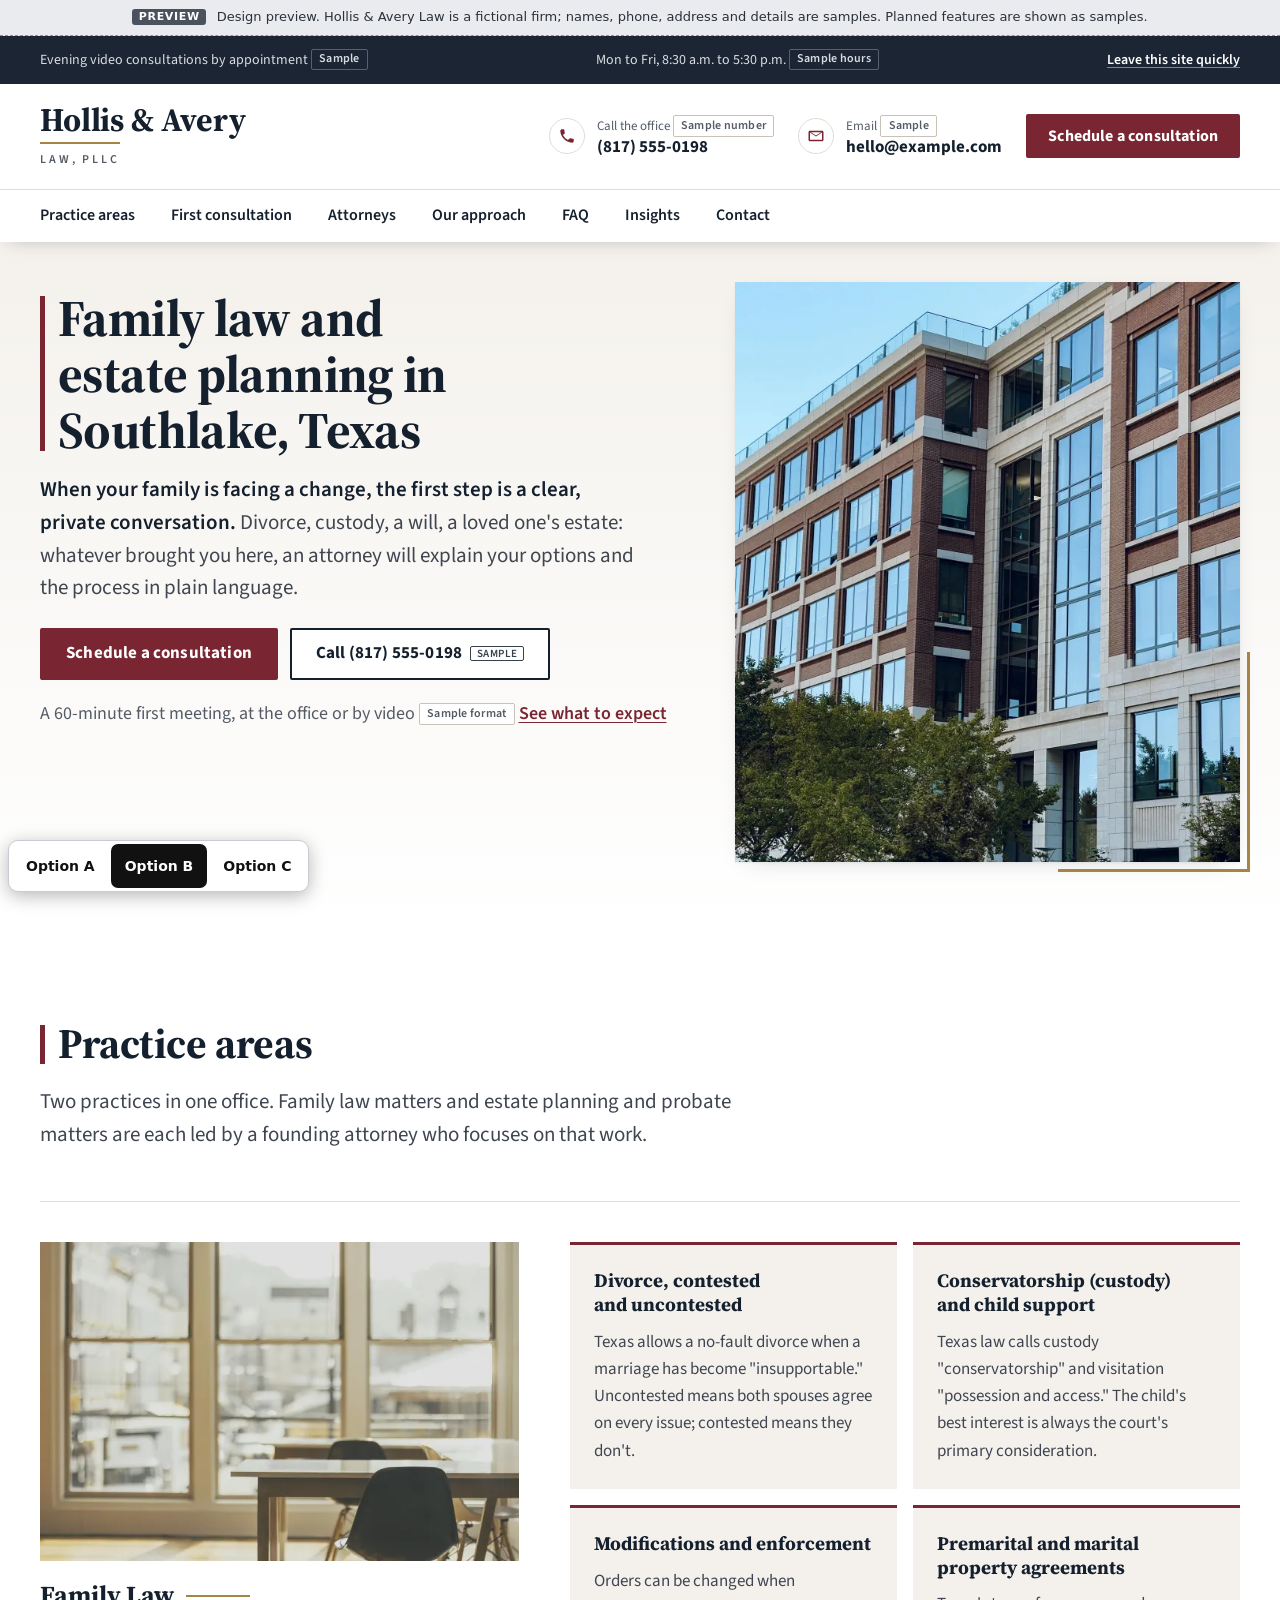
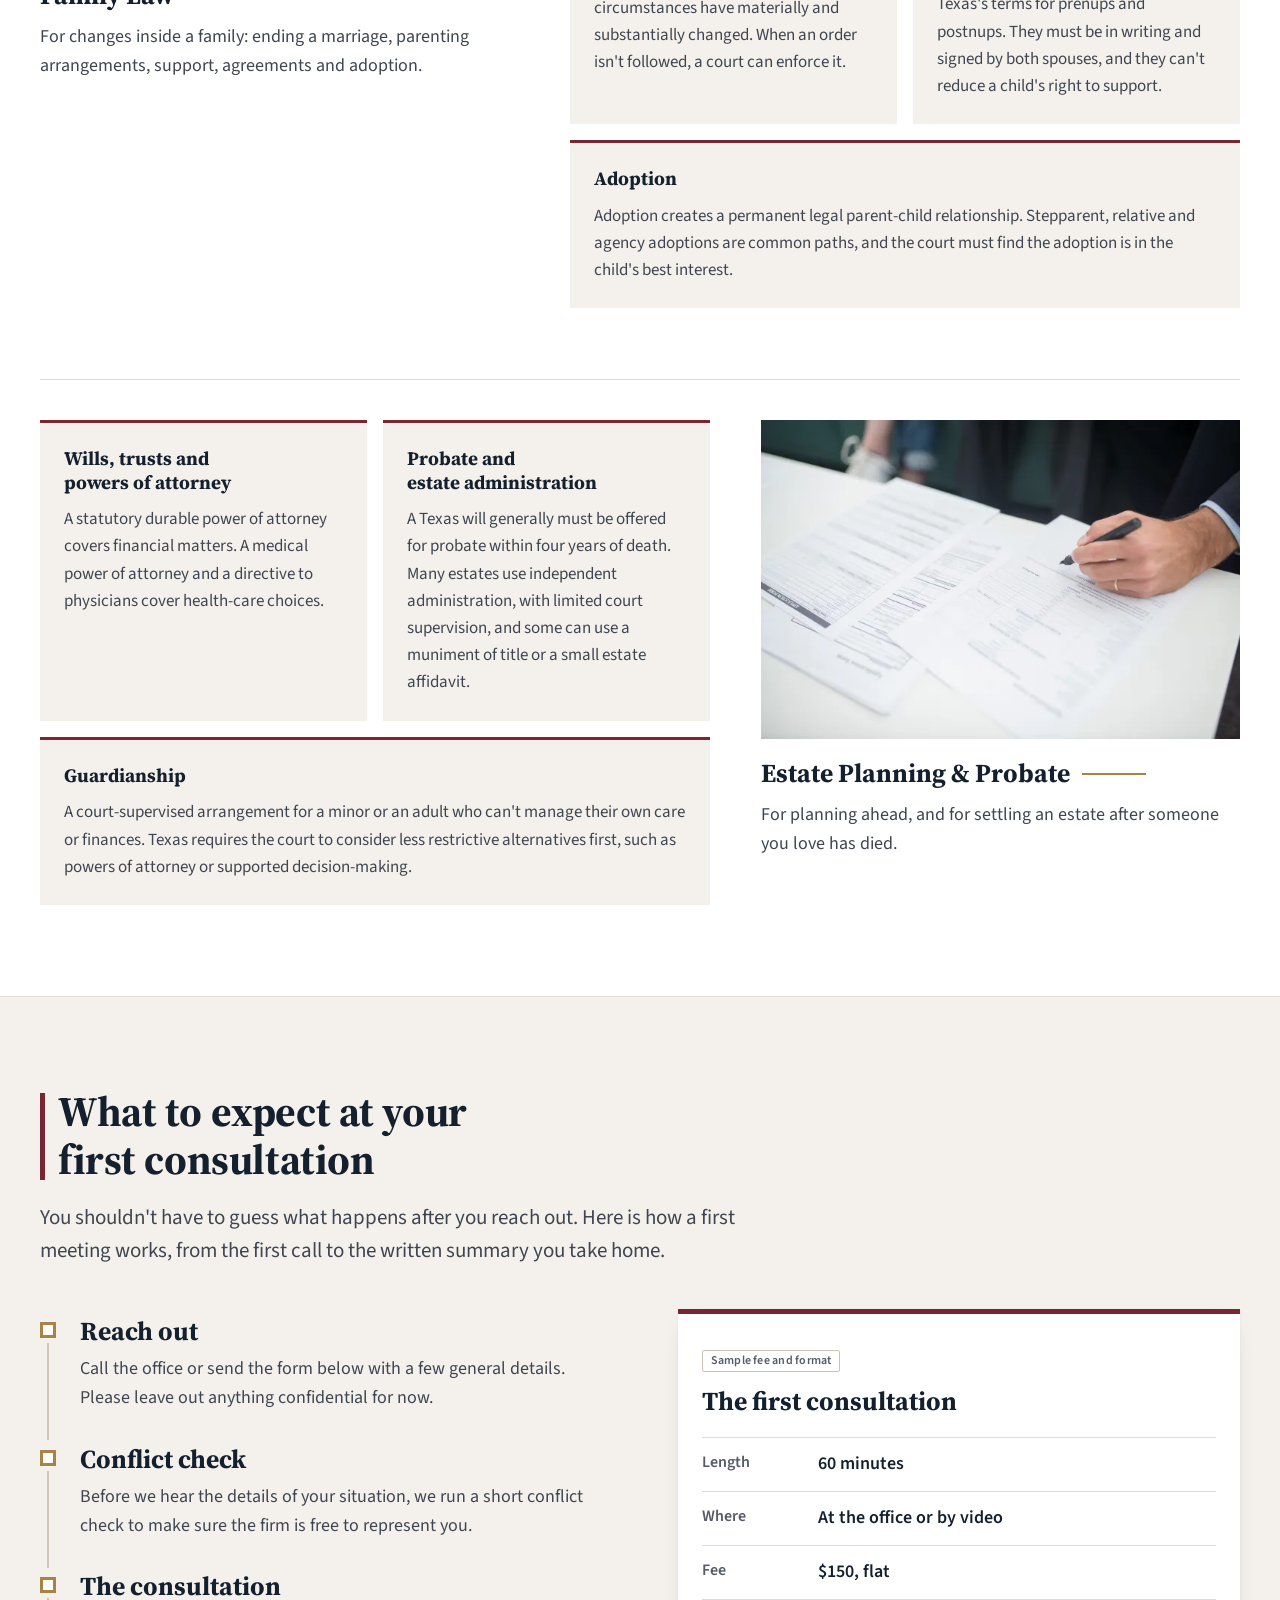
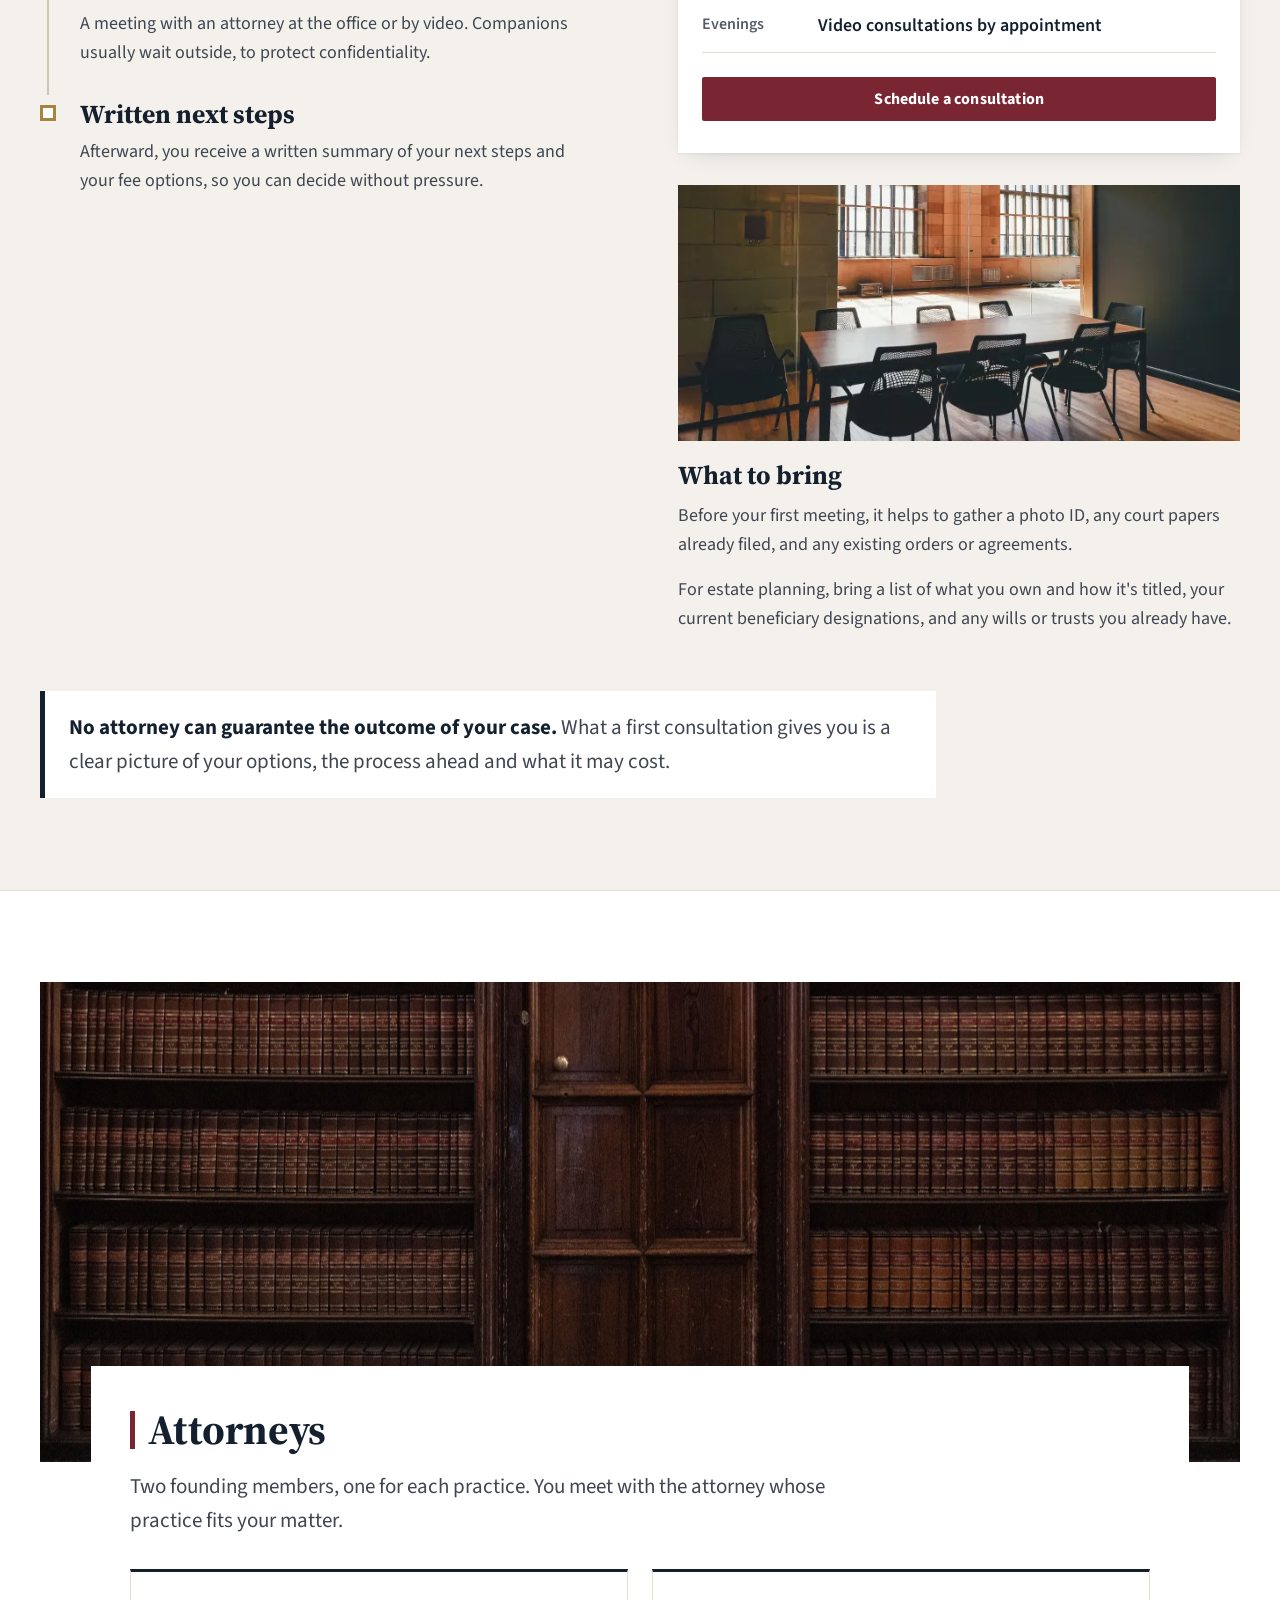
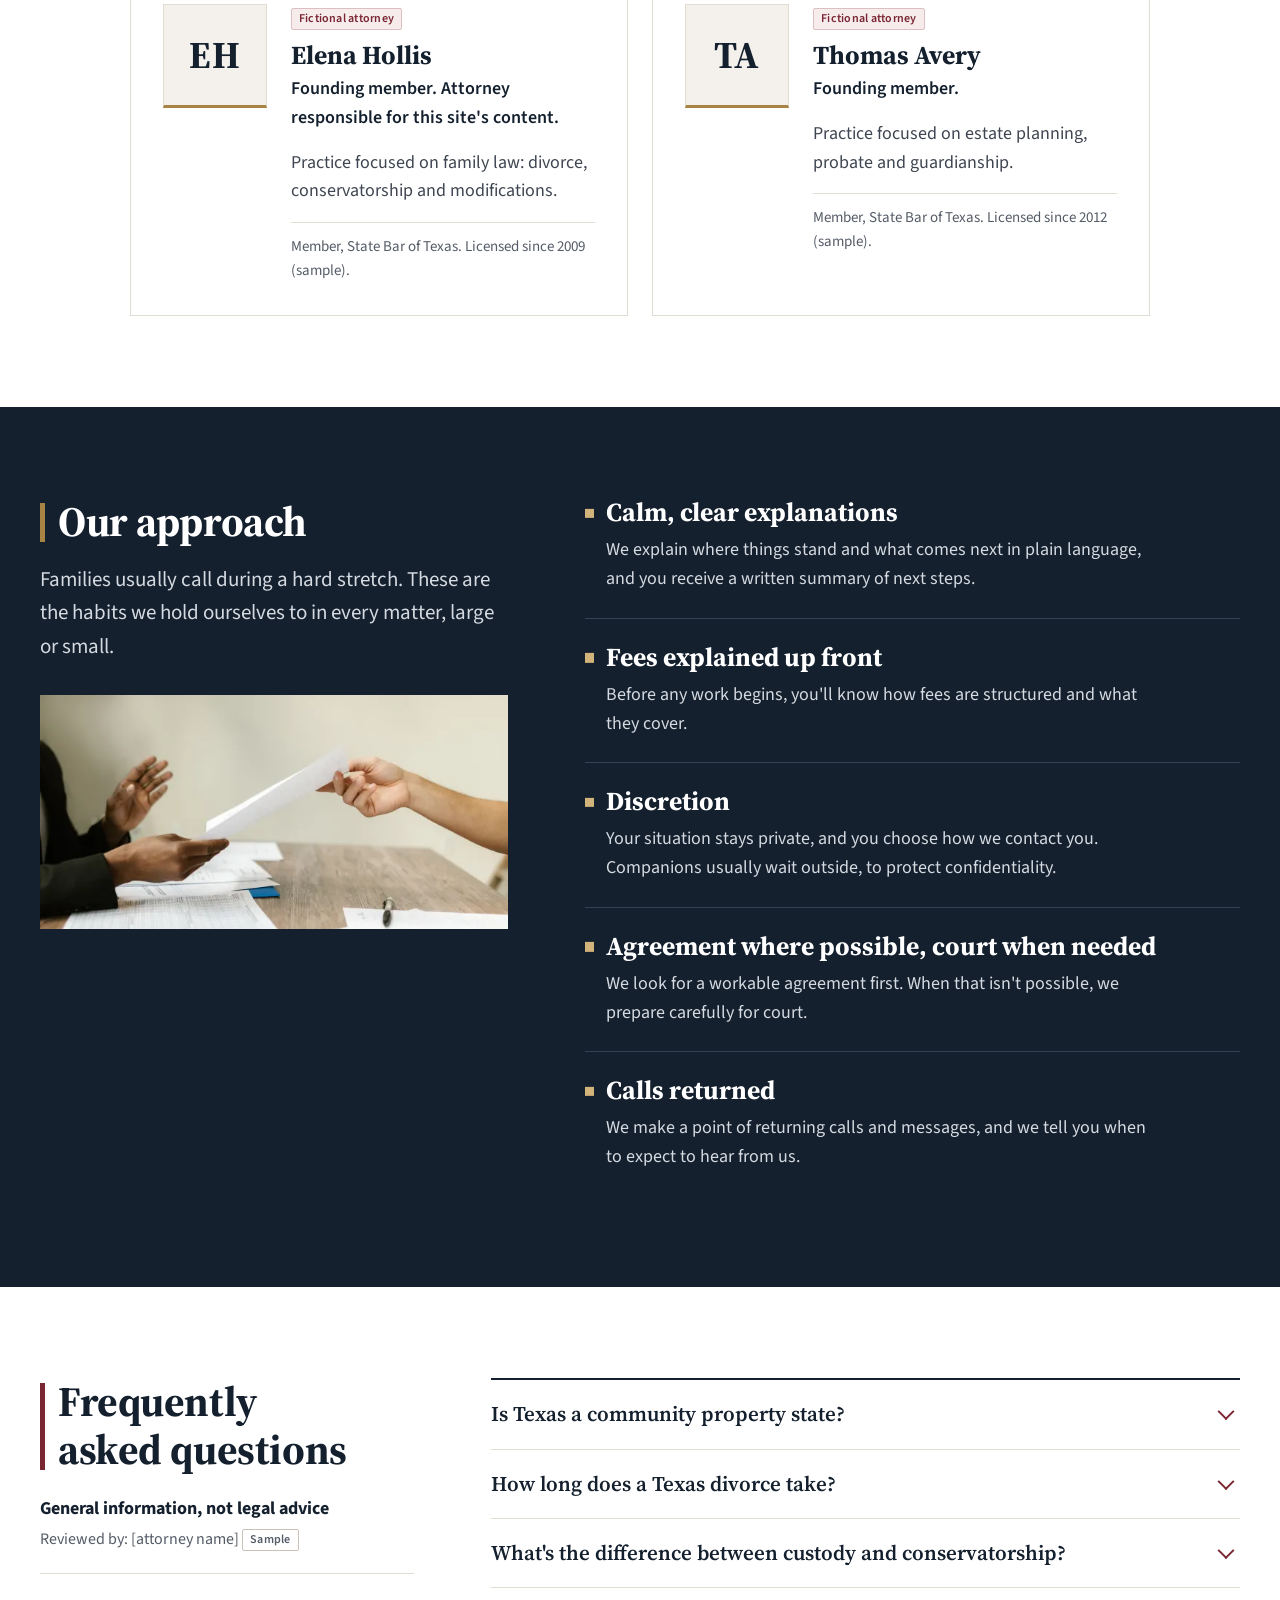
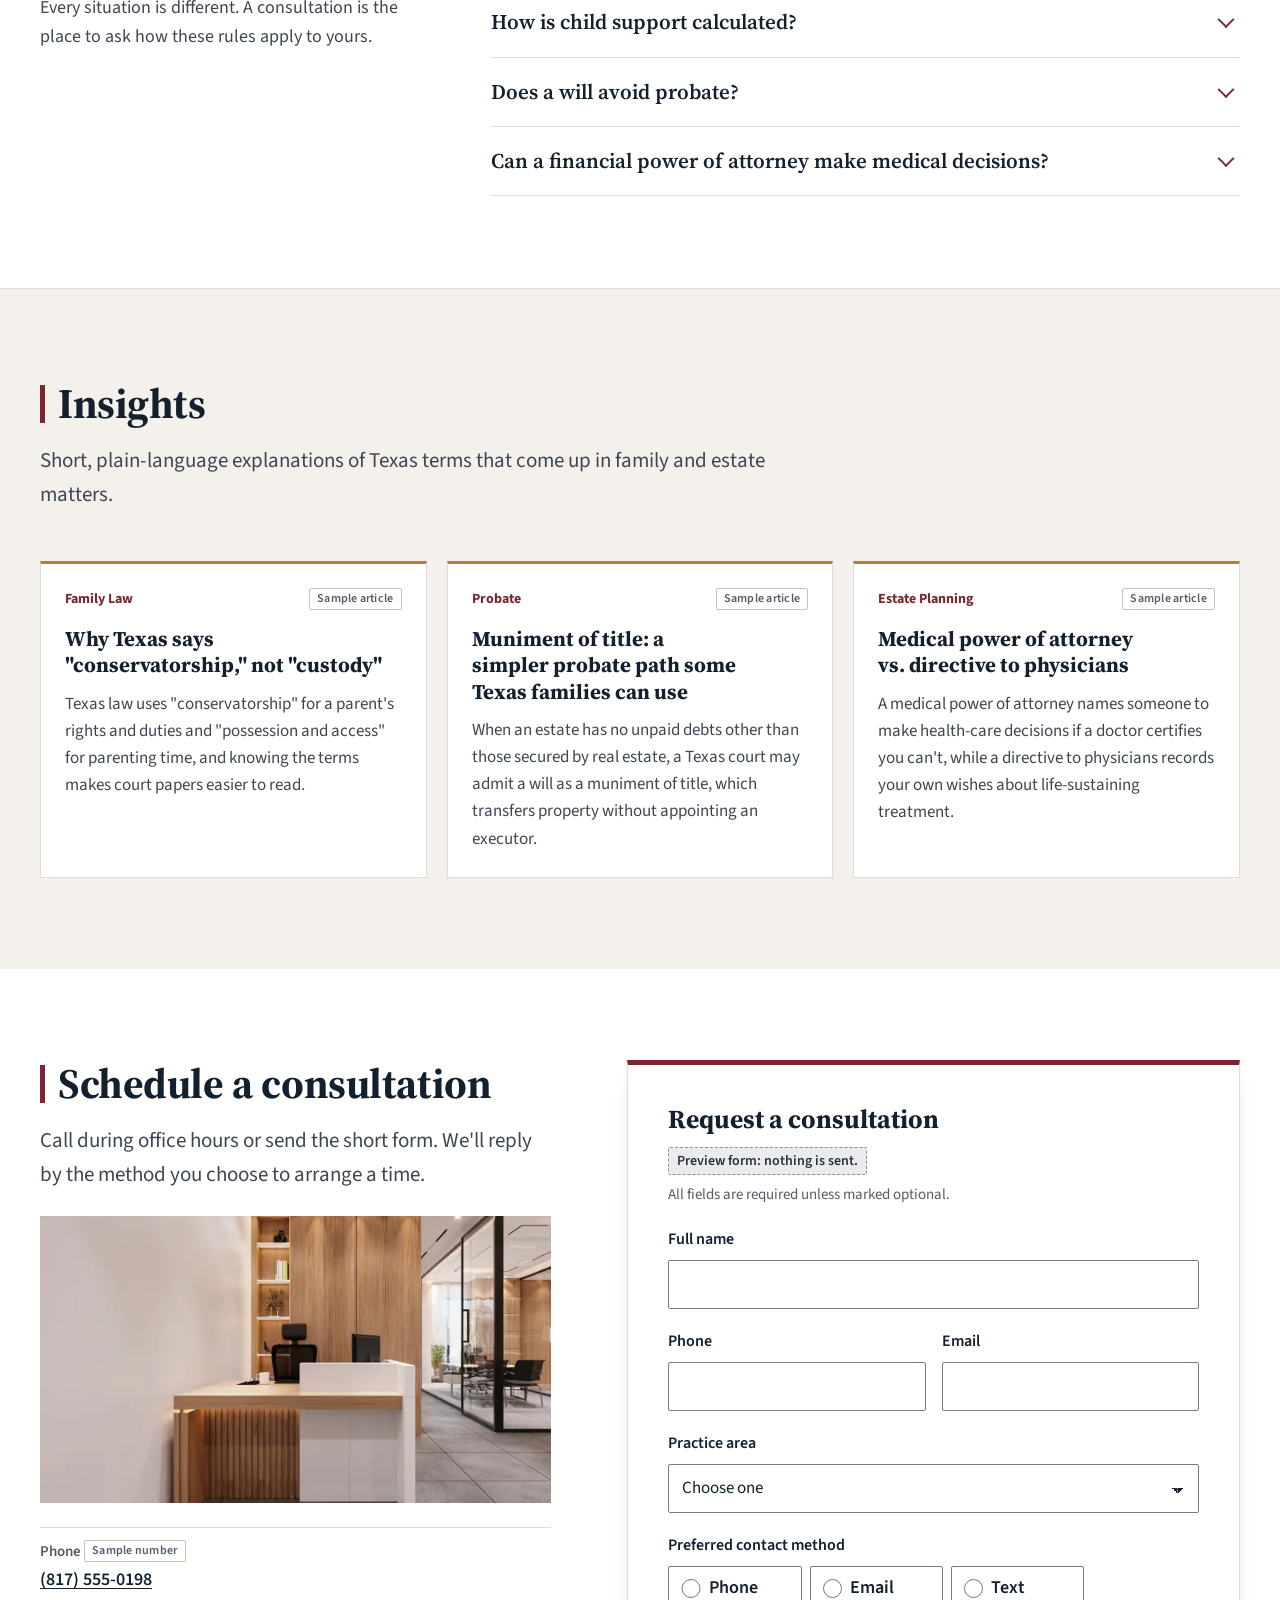
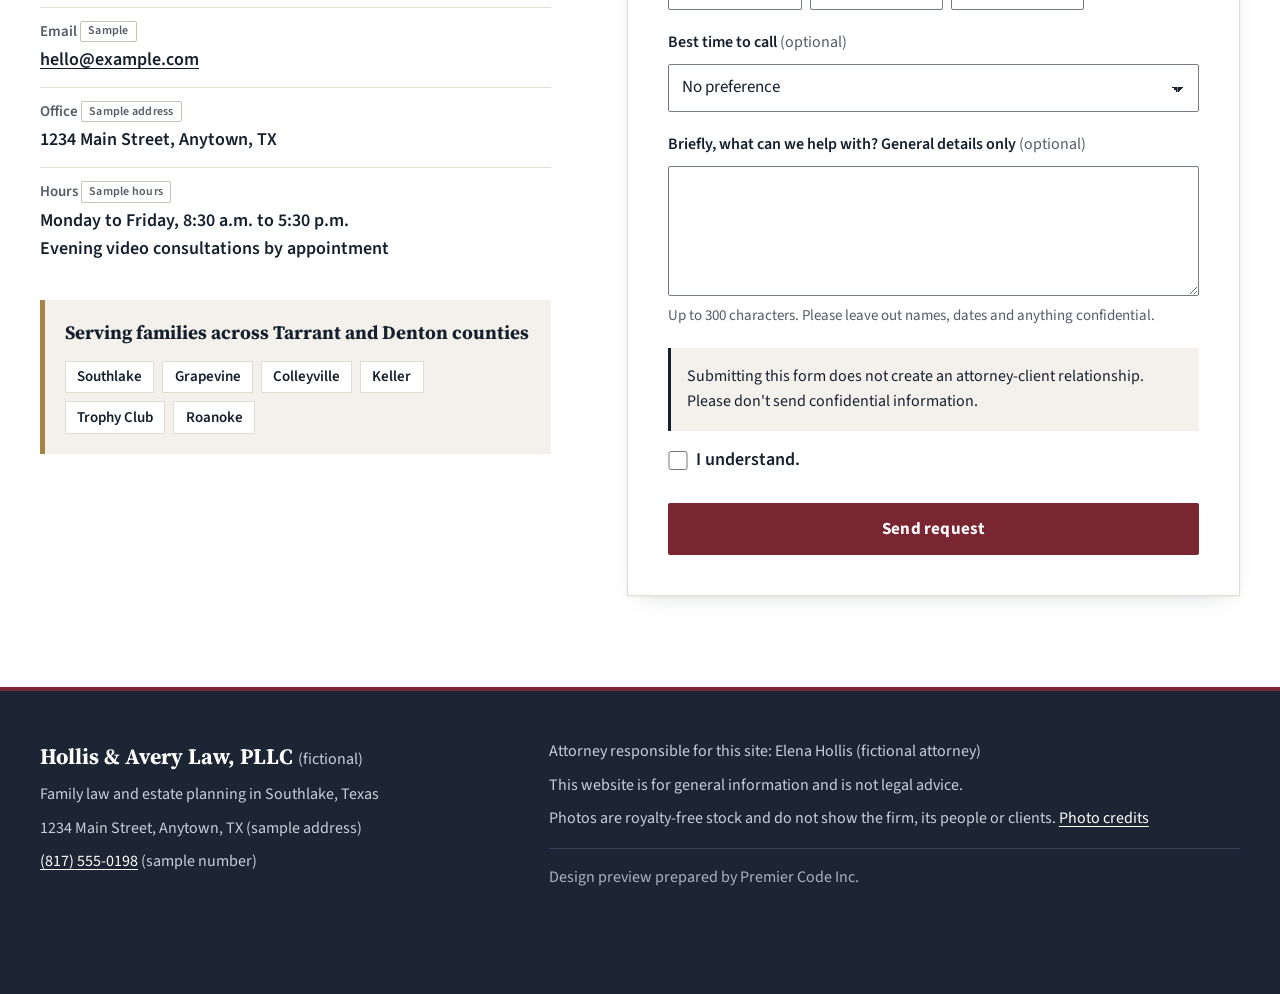
==== commit 6c7e19f2: "Apply design review fixes to all three redesigned options and the credits page - Option A: Source Sa" ====
--- a/option-b/index.html
+++ b/option-b/index.html
@@ -29,7 +29,7 @@
 <header class="site-header" id="top">
   <div class="utility">
     <div class="wrap utility__inner">
-      <p class="utility__tagline">Family law and estate planning in Southlake, Texas</p>
+      <p class="utility__tagline">Evening video consultations by appointment <span class="tag tag--dark">Sample</span></p>
       <p class="utility__hours">Mon to Fri, 8:30 a.m. to 5:30 p.m. <span class="tag tag--dark">Sample hours</span></p>
       <!-- PLACEHOLDER: quick-exit link, confirm with client -->
       <a class="quick-exit" href="https://weather.com/" data-quick-exit rel="noreferrer">Leave this site quickly</a>
@@ -97,9 +97,8 @@
   <section class="hero" aria-labelledby="hero-title">
     <div class="wrap hero__inner">
       <div class="hero__copy">
-        <p class="hero__kicker">Family law and estate planning in Southlake, Texas</p>
-        <h1 id="hero-title" class="ruled">When your family is facing a change, start with a clear first conversation.</h1>
-        <p class="hero__lede">Divorce, custody, a will, a loved one's estate. Whatever brought you here, your first consultation is a private, unhurried meeting where an attorney explains your options and the process in plain language.</p>
+        <h1 id="hero-title" class="ruled">Family law and estate planning in Southlake, Texas</h1>
+        <p class="hero__lede"><strong>When your family is facing a change, the first step is a clear, private conversation.</strong> Divorce, custody, a will, a loved one's estate: whatever brought you here, an attorney will explain your options and the process in plain language.</p>
         <div class="hero__actions">
           <a class="btn btn--primary btn--lg" href="#contact">Schedule a consultation</a>
           <a class="btn btn--outline btn--lg" href="tel:+18175550198">Call (817) 555-0198 <span class="btn__note">Sample</span></a>
@@ -128,11 +127,11 @@
 
       <div class="practice-group">
         <div class="practice-group__aside">
-          <img class="practice-group__img" src="../assets/img/desk-meeting-window-01-1200.webp"
-               srcset="../assets/img/desk-meeting-window-01-640.webp 640w, ../assets/img/desk-meeting-window-01-1200.webp 1200w, ../assets/img/desk-meeting-window-01-2400.webp 2400w"
+          <img class="practice-group__img" src="../assets/img/table-window-light-01-1200.webp"
+               srcset="../assets/img/table-window-light-01-640.webp 640w, ../assets/img/table-window-light-01-1200.webp 1200w, ../assets/img/table-window-light-01-2400.webp 2400w"
                sizes="(min-width: 2400px) 560px, (min-width: 960px) 34vw, 100vw"
-               width="1200" height="803" loading="lazy"
-               alt="Two people meeting across a wooden desk in a bright office with large windows">
+               width="1200" height="800" loading="lazy"
+               alt="Soft window light falling on an empty table and chairs">
           <h3 class="practice-group__title">Family Law</h3>
           <p class="practice-group__lead">For changes inside a family: ending a marriage, parenting arrangements, support, agreements and adoption.</p>
         </div>
@@ -260,7 +259,7 @@
       <div class="attorneys__panel">
         <div class="section-head section-head--tight">
           <h2 id="attorneys-title" class="ruled">Attorneys</h2>
-          <p class="section-head__intro">Hollis &amp; Avery Law is a two-attorney firm. You meet with the attorney whose practice fits your matter.</p>
+          <p class="section-head__intro">Two founding members, one for each practice. You meet with the attorney whose practice fits your matter.</p>
         </div>
         <div class="attorney-grid">
           <article class="attorney" aria-labelledby="att-hollis">
@@ -303,7 +302,7 @@
       <ul class="values">
         <li class="value">
           <h3>Calm, clear explanations</h3>
-          <p>We explain where things stand and what comes next in plain language, and we put the important points in writing.</p>
+          <p>We explain where things stand and what comes next in plain language, and you receive a written summary of next steps.</p>
         </li>
         <li class="value">
           <h3>Fees explained up front</h3>
@@ -311,7 +310,7 @@
         </li>
         <li class="value">
           <h3>Discretion</h3>
-          <p>Your situation stays private. You choose how and when we contact you, and meetings are held one to one.</p>
+          <p>Your situation stays private, and you choose how we contact you. Companions usually wait outside, to protect confidentiality.</p>
         </li>
         <li class="value">
           <h3>Agreement where possible, court when needed</h3>
--- a/option-b/styles.css
+++ b/option-b/styles.css
@@ -270,20 +270,17 @@
   border-top: 1px solid var(--rule);
 }
 .hero__inner { display: grid; gap: var(--s8); padding-block: var(--s6) var(--s10); }
-.hero__kicker {
-  margin-bottom: var(--s4);
-  font-size: 0.9375rem; font-weight: 700; letter-spacing: 0.02em; color: var(--oxblood);
-}
-.hero h1 { font-size: var(--h1); line-height: 1.08; letter-spacing: -0.012em; max-width: 21ch; }
+.hero h1 { font-size: var(--h1); line-height: 1.08; letter-spacing: -0.012em; max-width: 16ch; }
 .hero__lede { margin: var(--s4) 0 0; font-size: var(--text-base); line-height: 1.55; color: var(--body); max-width: 36rem; }
 .hero__actions { display: flex; flex-wrap: wrap; gap: var(--s3); margin-top: var(--s6); }
 .hero__actions .btn { flex: 1 1 15rem; }
-.hero__note { margin-top: var(--s5); font-size: var(--text-sm); color: var(--muted); }
+.hero__lede strong { color: var(--ink); font-weight: 600; }
+.hero__note { margin-top: var(--s5); font-size: var(--text-base); color: var(--muted); }
 .hero__note a { font-weight: 600; }
 
 .hero__media { margin: 0; position: relative; }
 .hero__media img {
-  width: 100%; aspect-ratio: 4 / 3; object-fit: cover; object-position: 50% 35%;
+  width: 100%; aspect-ratio: 4 / 3; object-fit: cover; object-position: 50% 15%;
   box-shadow: var(--shadow-card);
 }
 .hero__media::after {
@@ -341,7 +338,6 @@
   content: ""; position: absolute; left: calc(0.5rem - 1px); top: 1.6rem; bottom: 0.3rem; width: 2px; background: #cfc6b6;
 }
 .step:last-child::after { display: none; }
-.step:nth-child(3)::before { background: var(--oxblood); border-color: var(--oxblood); }
 .step__name { font-size: var(--h3); margin-bottom: var(--s2); }
 .step p { max-width: 34rem; }
 
@@ -360,7 +356,7 @@
   padding-block: var(--s3); border-top: 1px solid var(--rule);
 }
 .consult-card__list div:last-child { border-bottom: 1px solid var(--rule); }
-.consult-card__list dt { font-size: var(--text-sm); font-weight: 600; color: var(--muted); }
+.consult-card__list dt { font-size: 1rem; font-weight: 600; color: var(--muted); }
 .consult-card__list dd { margin: 0; font-weight: 600; color: var(--ink); }
 
 .bring__img { width: 100%; aspect-ratio: 2.2 / 1; object-fit: cover; }
@@ -397,7 +393,7 @@
 .approach h2 { color: var(--white); }
 .approach__inner { display: grid; gap: var(--s10); }
 .approach__intro p { margin-top: var(--s4); font-size: var(--text-lg); max-width: 32rem; }
-.approach__img { width: 100%; aspect-ratio: 3 / 2; object-fit: cover; margin-top: var(--s8); }
+.approach__img { width: 100%; aspect-ratio: 2 / 1; object-fit: cover; object-position: 30% 0%; margin-top: var(--s8); }
 .values { display: grid; gap: 0; align-content: start; }
 .value { padding-block: var(--s6); border-top: 1px solid #344257; }
 .value:first-child { border-top: 0; padding-top: 0; }
@@ -411,7 +407,7 @@
   margin-top: var(--s5); margin-bottom: var(--s1);
   font-weight: 700; color: var(--ink);
 }
-.faq__review { color: var(--muted); font-size: var(--text-sm); }
+.faq__review { color: var(--muted); font-size: 1rem; }
 .faq__more { margin-top: var(--s5); padding-top: var(--s5); border-top: 1px solid var(--rule); max-width: 24rem; }
 
 .faq__list { border-top: 2px solid var(--ink); }
@@ -431,7 +427,7 @@
 .faq-item summary:hover { color: var(--oxblood); }
 .faq-item summary:focus-visible { outline-offset: 2px; }
 .faq-item__body { padding: 0 3rem var(--s6) 0; max-width: 46rem; }
-.cite { font-size: var(--text-sm); color: var(--muted); }
+.cite { font-size: 1rem; color: var(--muted); }
 
 /* ---------- Insights ---------- */
 .insights { background: var(--limestone); border-top: 1px solid var(--rule); }
@@ -630,7 +626,7 @@
   .hero__media img {
     aspect-ratio: 4 / 5;
     /* the image (not the hero) is capped so the whole hero stays under min(100svh, 1000px) */
-    max-height: min(calc(100svh - 14rem), 44rem);
+    max-height: min(calc(100svh - 20rem), 44rem);
   }
 
   .practice-group { grid-template-columns: minmax(0, 5fr) minmax(0, 7fr); gap: clamp(2rem, 4vw, 4rem); padding-top: var(--s10); }
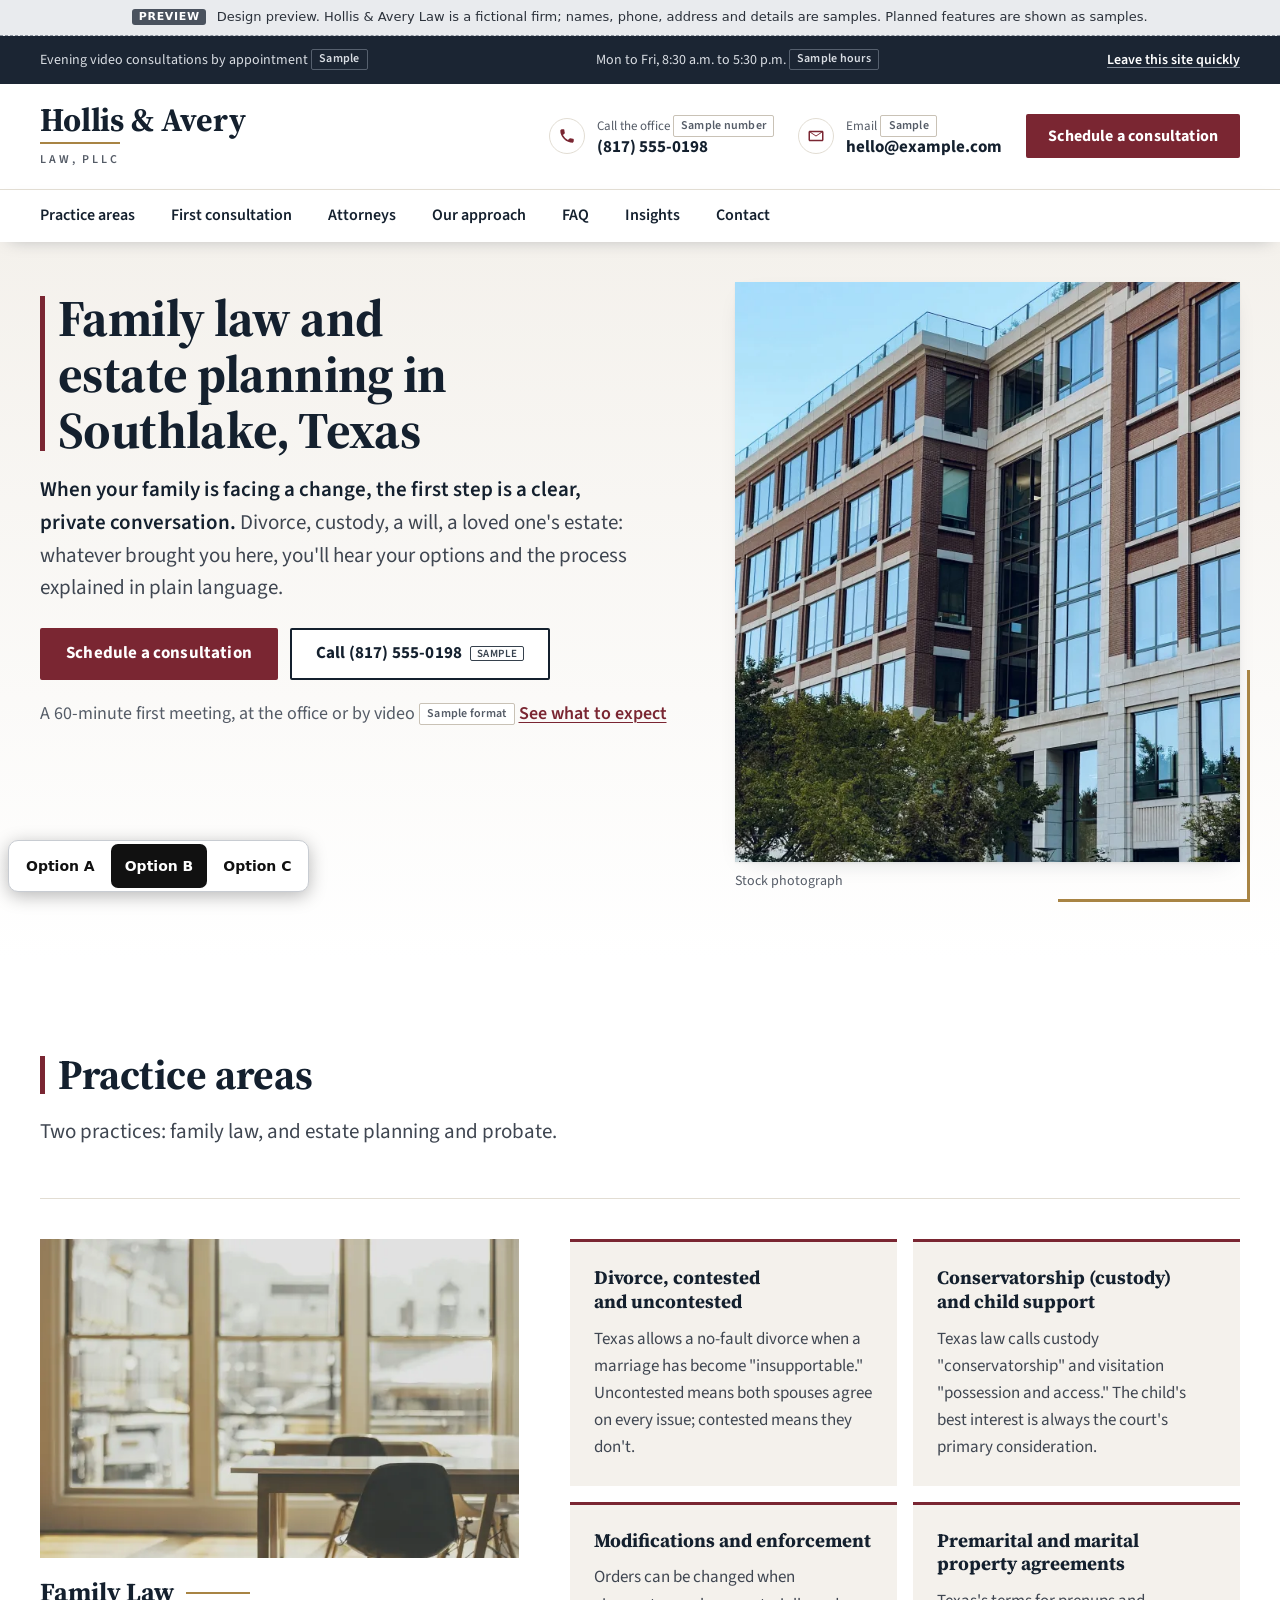
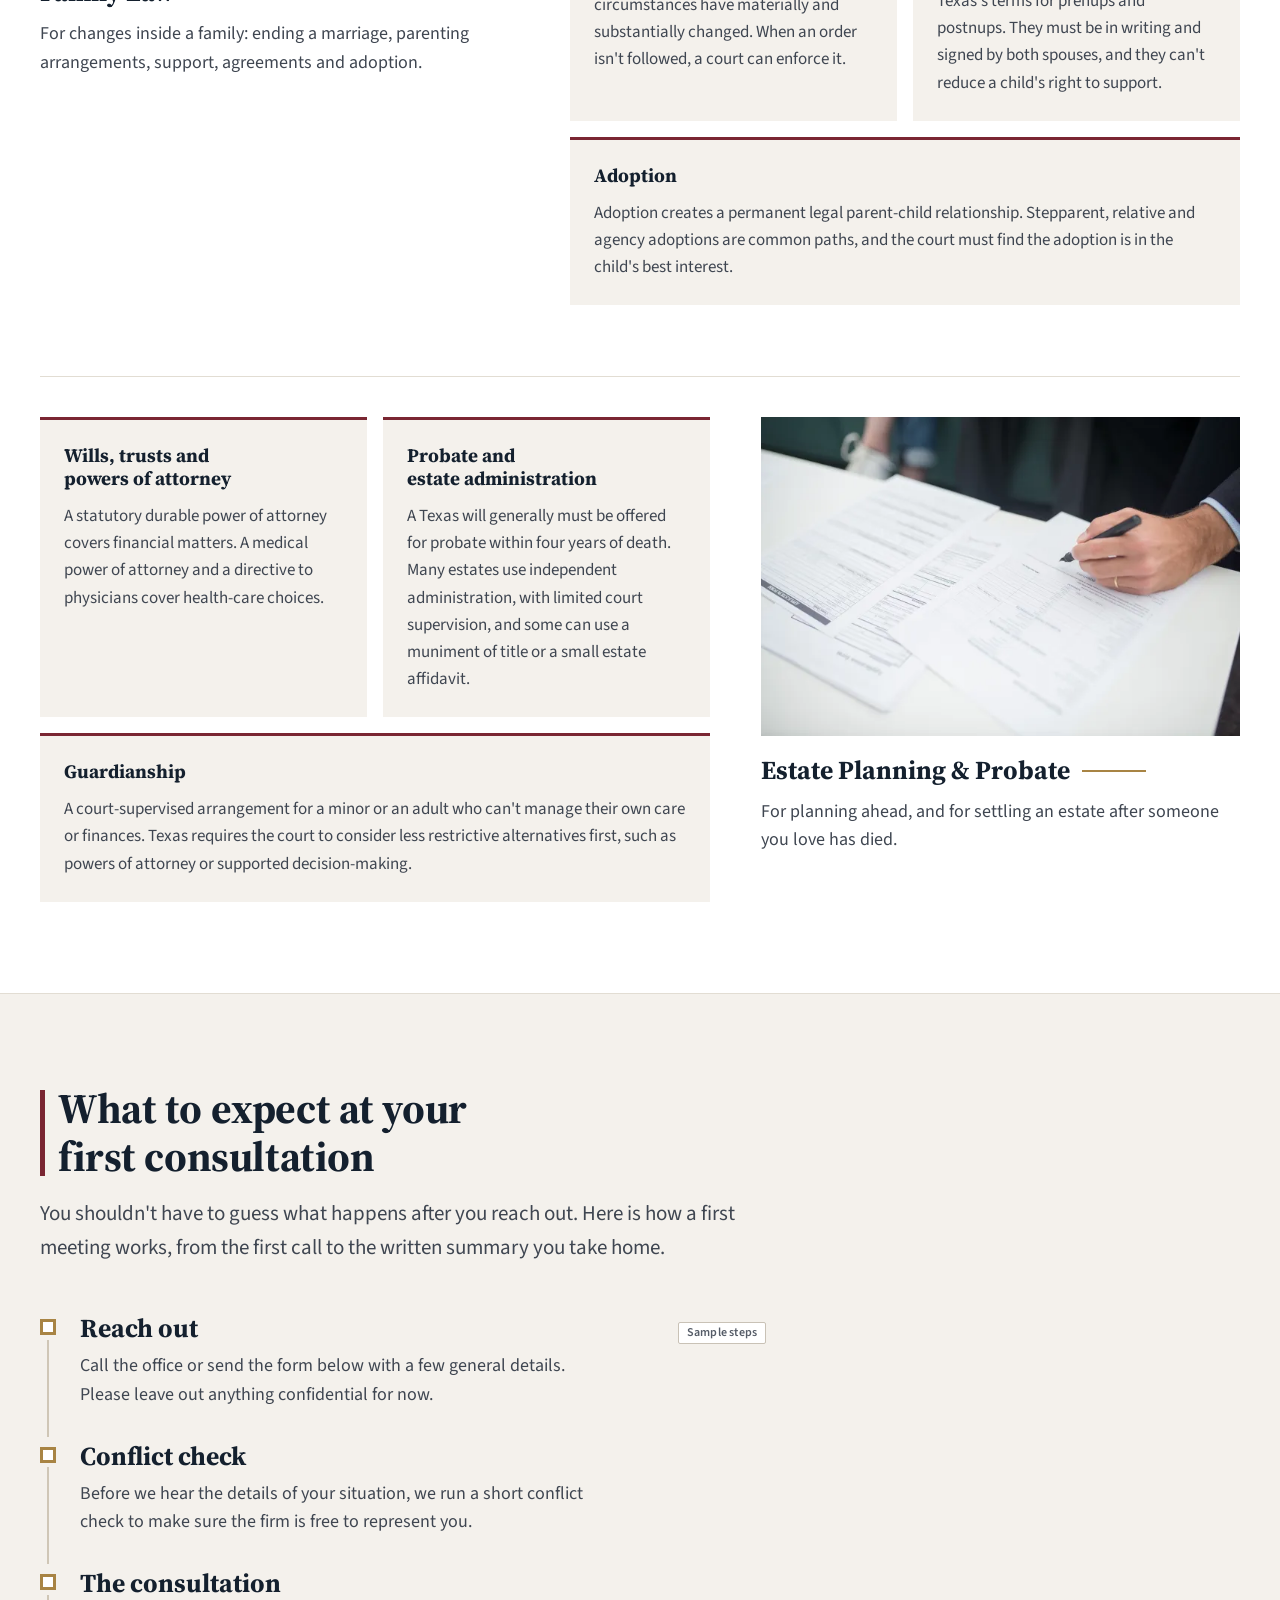
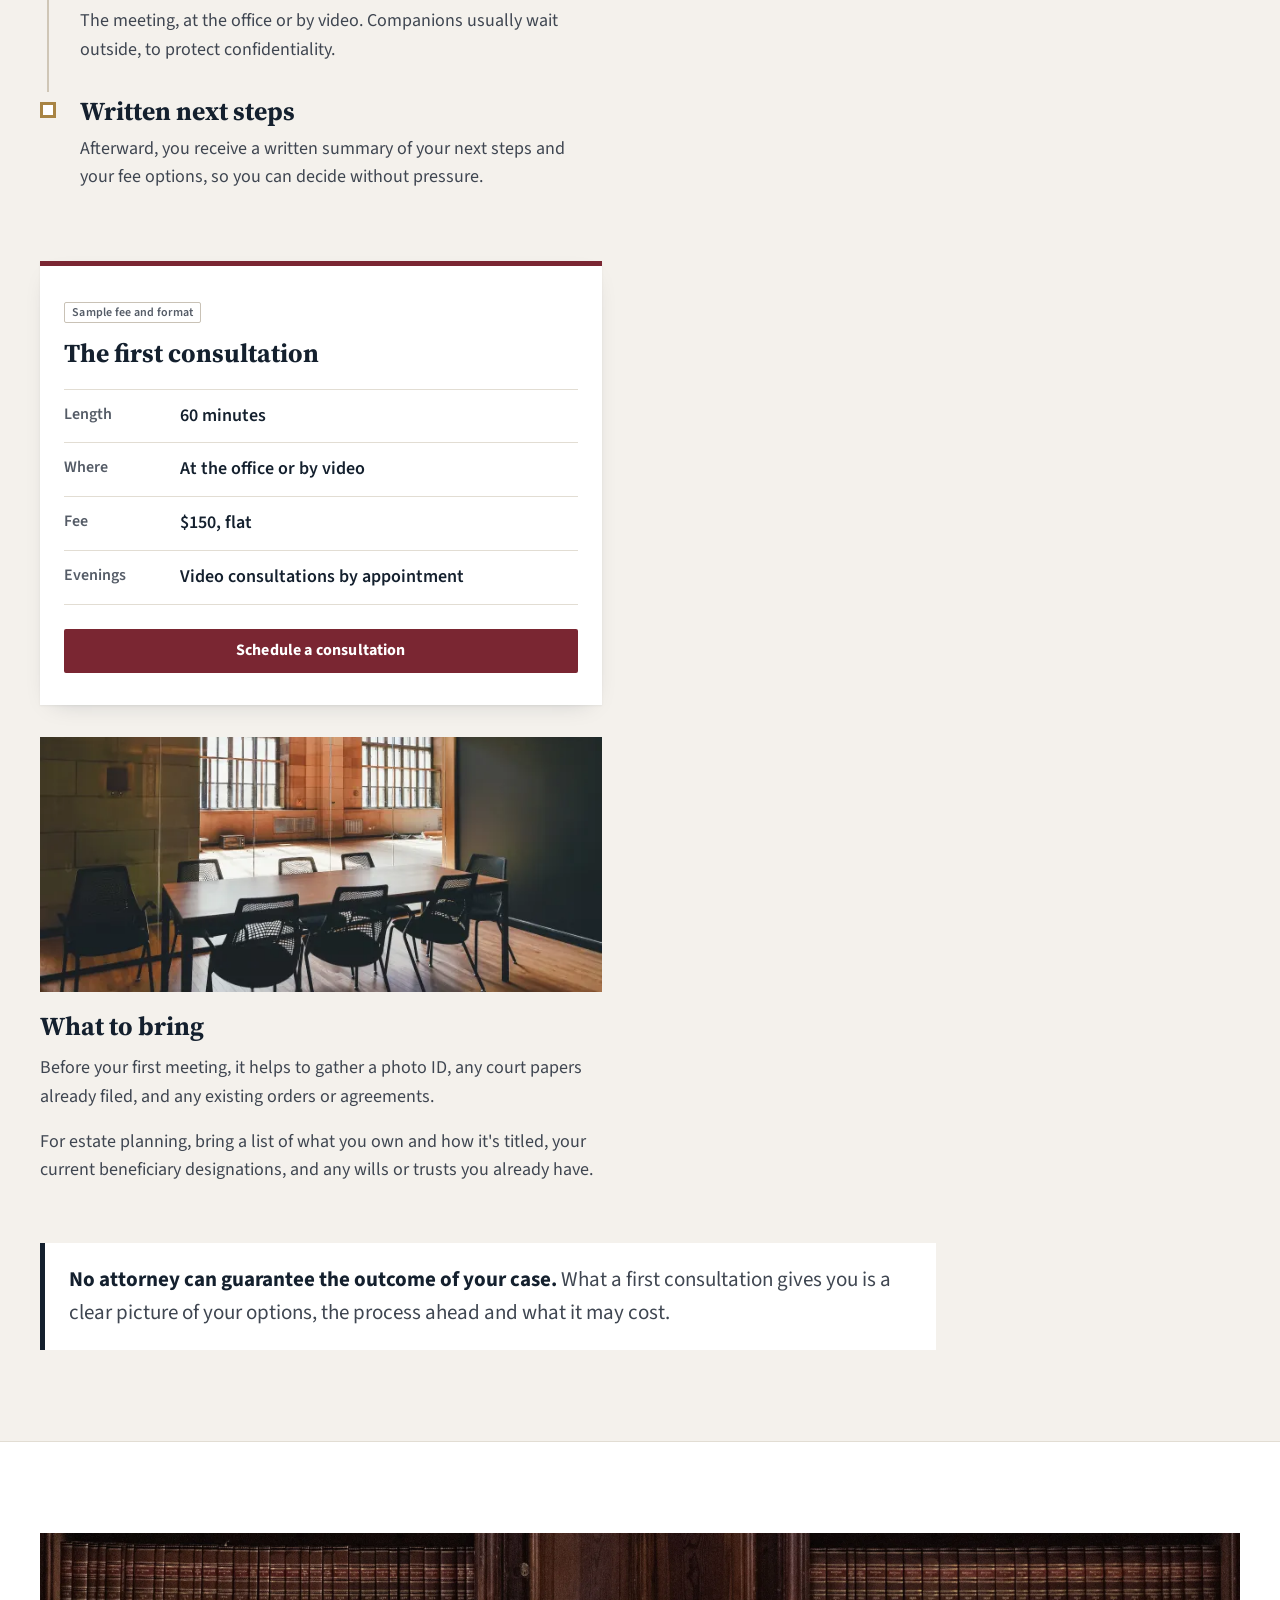
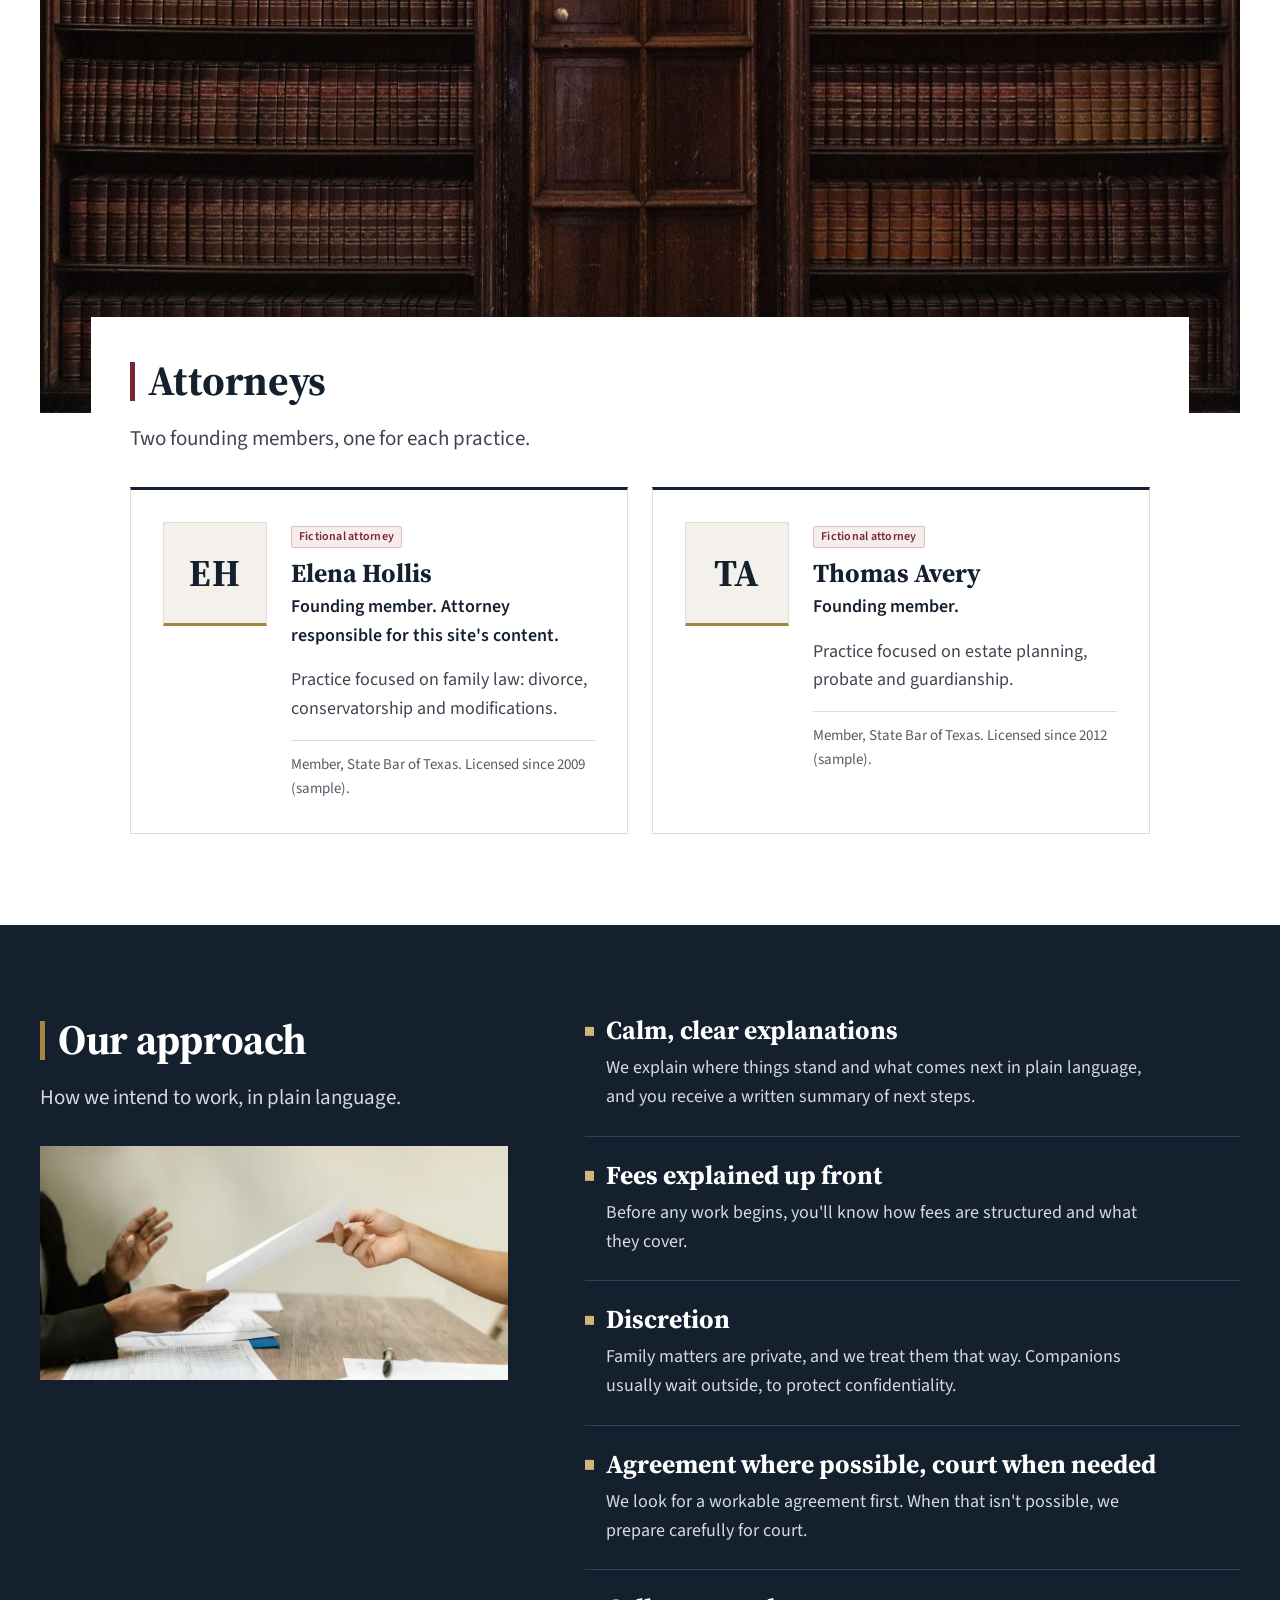
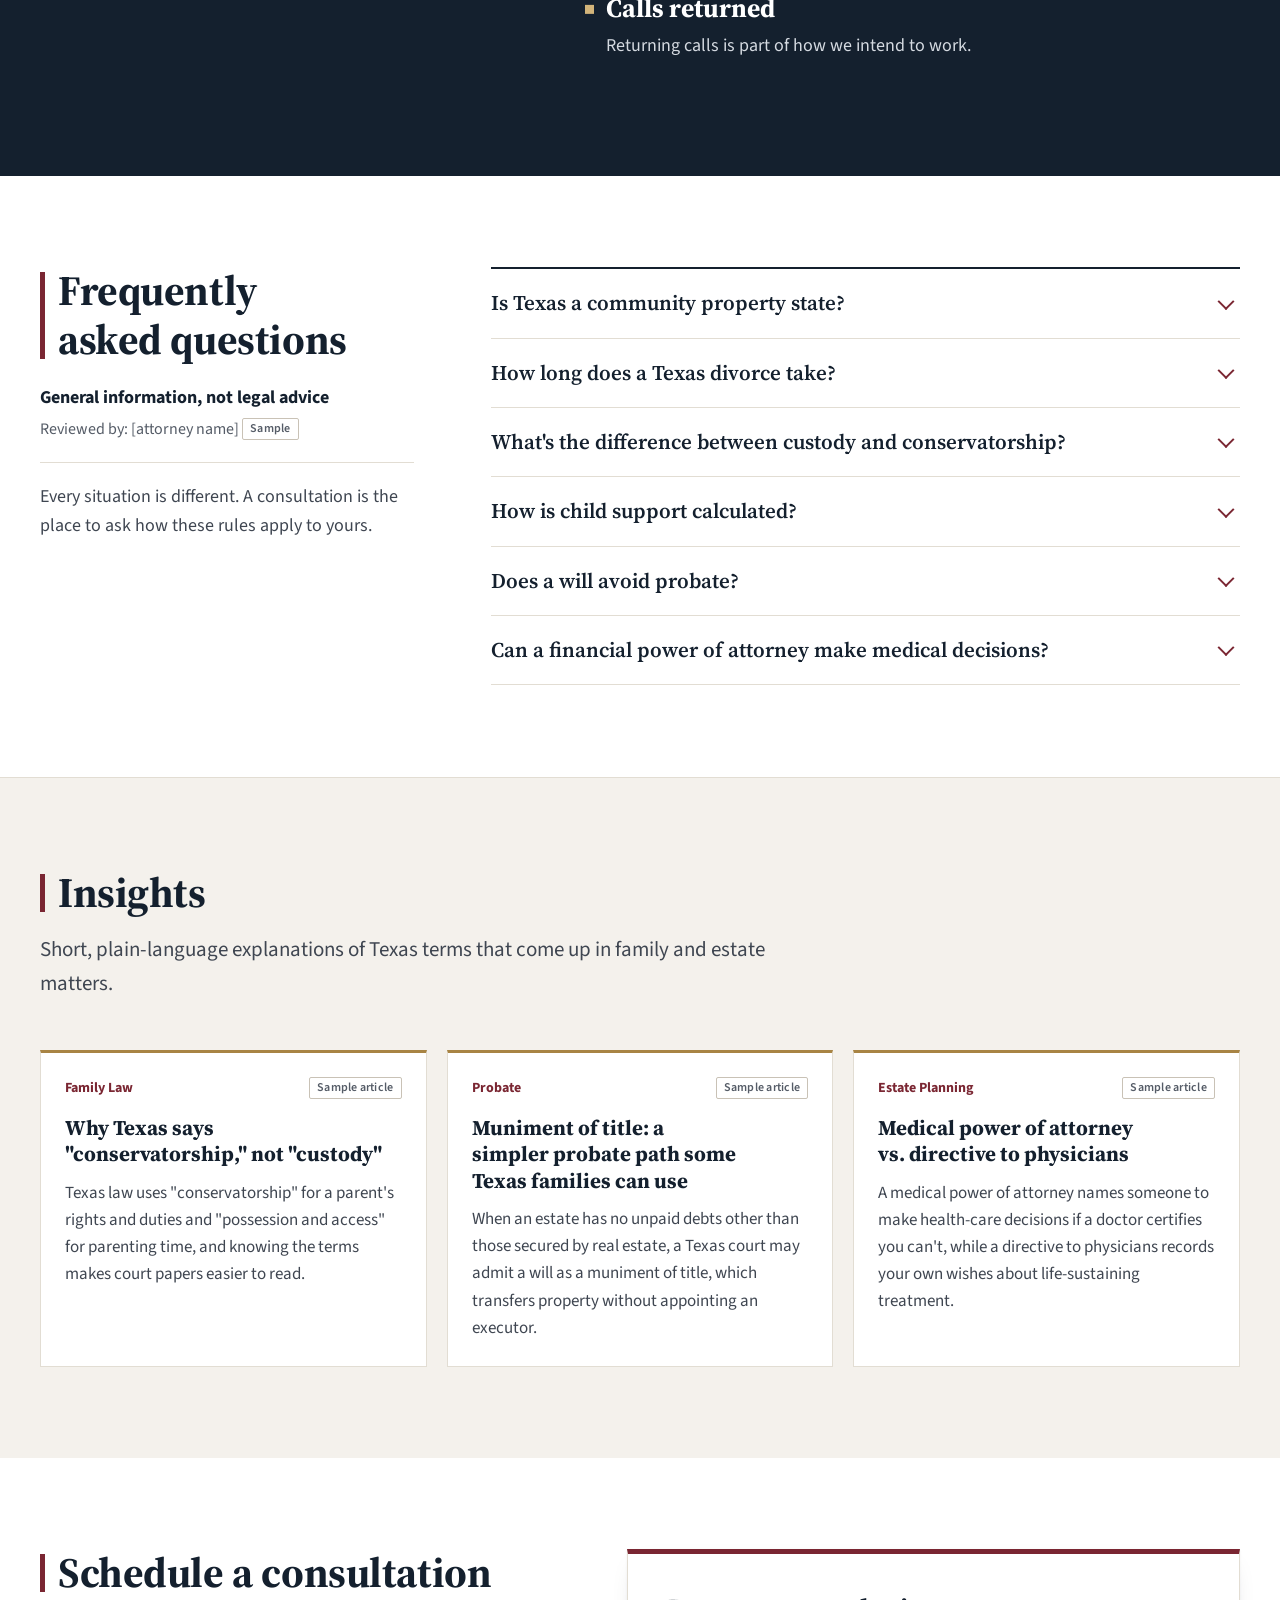
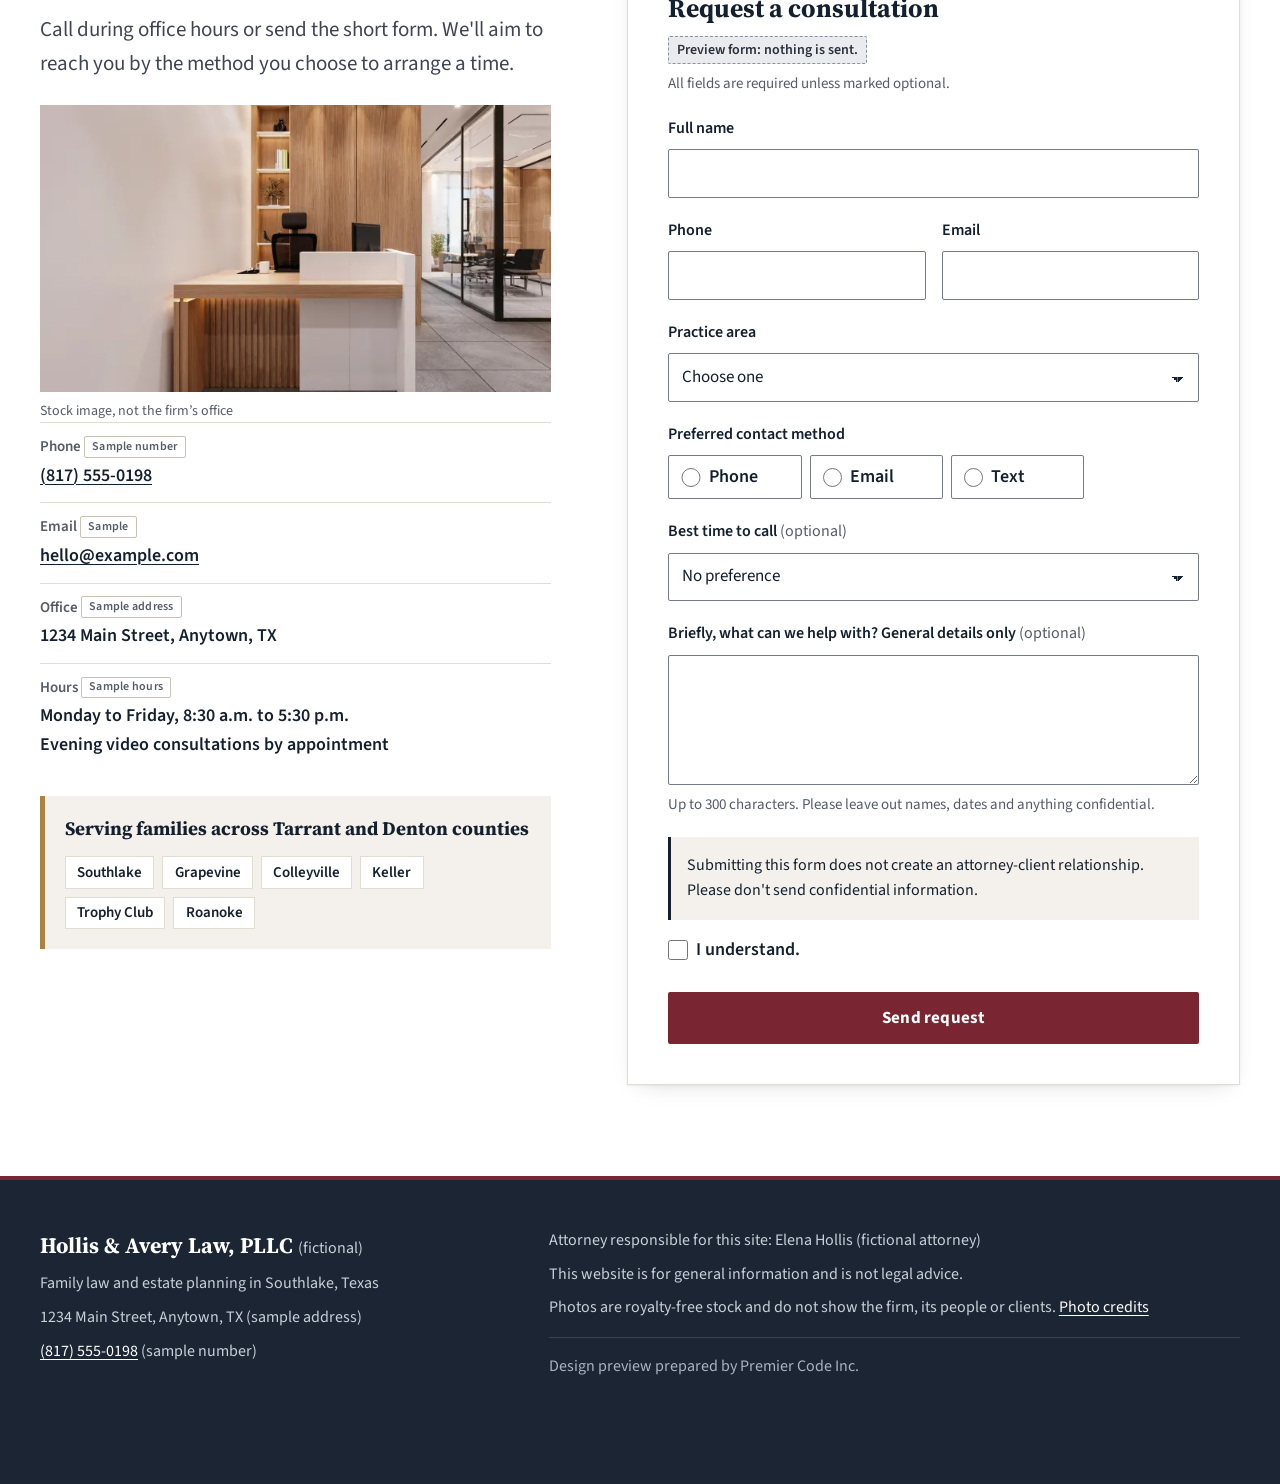
==== commit a3b47bff: "Fact-check the redesigned copy and close the last accessibility follow-ups - Option B: drop claims a" ====
--- a/option-b/index.html
+++ b/option-b/index.html
@@ -10,7 +10,7 @@
 <meta name="viewport" content="width=device-width, initial-scale=1">
 <meta name="robots" content="noindex, nofollow">
 <title>Hollis &amp; Avery Law | Family Law and Estate Planning in Southlake, Texas (design preview)</title>
-<meta name="description" content="Design preview for a fictional Southlake, Texas firm handling divorce, custody, wills, trusts, probate and guardianship. See what happens at a first consultation and what to bring.">
+<meta name="description" content="Design preview for a fictional Southlake, Texas firm handling divorce, conservatorship (custody), wills, trusts, probate and guardianship. See what happens at a first consultation and what to bring.">
 <link rel="preconnect" href="https://fonts.googleapis.com">
 <link rel="preconnect" href="https://fonts.gstatic.com" crossorigin>
 <link rel="stylesheet" href="https://fonts.googleapis.com/css2?family=Source+Sans+3:ital,wght@0,400;0,600;0,700;1,400&amp;family=Source+Serif+4:opsz,wght@8..60,600;8..60,700&amp;display=swap">
@@ -42,6 +42,20 @@
         <span class="firm-name__main">Hollis &amp; Avery</span>
         <span class="firm-name__sub">Law, PLLC</span>
       </a>
+      <details class="mobile-menu">
+        <summary class="mobile-menu__toggle"><span>Menu</span></summary>
+        <nav class="mobile-menu__panel" aria-label="Main">
+          <ul>
+            <li><a href="#practice-areas">Practice areas</a></li>
+            <li><a href="#consultation">First consultation</a></li>
+            <li><a href="#attorneys">Attorneys</a></li>
+            <li><a href="#approach">Our approach</a></li>
+            <li><a href="#faq">FAQ</a></li>
+            <li><a href="#insights">Insights</a></li>
+            <li><a href="#contact">Contact</a></li>
+          </ul>
+        </nav>
+      </details>
 
       <div class="masthead__contact">
         <a class="contact-widget" href="tel:+18175550198">
@@ -60,21 +74,6 @@
         </a>
         <a class="btn btn--primary masthead__cta" href="#contact">Schedule a consultation</a>
       </div>
-
-      <details class="mobile-menu">
-        <summary class="mobile-menu__toggle"><span>Menu</span></summary>
-        <nav class="mobile-menu__panel" aria-label="Main">
-          <ul>
-            <li><a href="#practice-areas">Practice areas</a></li>
-            <li><a href="#consultation">First consultation</a></li>
-            <li><a href="#attorneys">Attorneys</a></li>
-            <li><a href="#approach">Our approach</a></li>
-            <li><a href="#faq">FAQ</a></li>
-            <li><a href="#insights">Insights</a></li>
-            <li><a href="#contact">Contact</a></li>
-          </ul>
-        </nav>
-      </details>
     </div>
   </div>
 
@@ -98,7 +97,7 @@
     <div class="wrap hero__inner">
       <div class="hero__copy">
         <h1 id="hero-title" class="ruled">Family law and estate planning in Southlake, Texas</h1>
-        <p class="hero__lede"><strong>When your family is facing a change, the first step is a clear, private conversation.</strong> Divorce, custody, a will, a loved one's estate: whatever brought you here, an attorney will explain your options and the process in plain language.</p>
+        <p class="hero__lede"><strong>When your family is facing a change, the first step is a clear, private conversation.</strong> Divorce, custody, a will, a loved one's estate: whatever brought you here, you'll hear your options and the process explained in plain language.</p>
         <div class="hero__actions">
           <a class="btn btn--primary btn--lg" href="#contact">Schedule a consultation</a>
           <a class="btn btn--outline btn--lg" href="tel:+18175550198">Call (817) 555-0198 <span class="btn__note">Sample</span></a>
@@ -113,6 +112,7 @@
              width="1200" height="1600"
              alt="A brick and stone office building with tall windows rising above green trees"
              fetchpriority="high">
+        <figcaption class="photo-note">Stock photograph</figcaption>
       </figure>
     </div>
   </section>
@@ -122,7 +122,7 @@
     <div class="wrap">
       <div class="section-head">
         <h2 id="practice-title" class="ruled">Practice areas</h2>
-        <p class="section-head__intro">Two practices in one office. Family law matters and estate planning and probate matters are each led by a founding attorney who focuses on that work.</p>
+        <p class="section-head__intro">Two practices: family law, and estate planning and probate.</p>
       </div>
 
       <div class="practice-group">
@@ -135,7 +135,7 @@
           <h3 class="practice-group__title">Family Law</h3>
           <p class="practice-group__lead">For changes inside a family: ending a marriage, parenting arrangements, support, agreements and adoption.</p>
         </div>
-        <ul class="practice-cards">
+        <ul role="list" class="practice-cards">
           <li class="practice-card">
             <h4>Divorce, contested and uncontested</h4>
             <p>Texas allows a no-fault divorce when a marriage has become "insupportable." Uncontested means both spouses agree on every issue; contested means they don't.</p>
@@ -169,7 +169,7 @@
           <h3 class="practice-group__title">Estate Planning &amp; Probate</h3>
           <p class="practice-group__lead">For planning ahead, and for settling an estate after someone you love has died.</p>
         </div>
-        <ul class="practice-cards">
+        <ul role="list" class="practice-cards">
           <li class="practice-card">
             <h4>Wills, trusts and powers of attorney</h4>
             <p>A statutory durable power of attorney covers financial matters. A medical power of attorney and a directive to physicians cover health-care choices.</p>
@@ -196,7 +196,7 @@
       </div>
 
       <div class="consult__grid">
-        <ol class="steps" aria-label="How a first consultation works">
+        <ol role="list" class="steps" aria-label="How a first consultation works">
           <li class="step">
             <h3 class="step__name">Reach out</h3>
             <p>Call the office or send the form below with a few general details. Please leave out anything confidential for now.</p>
@@ -207,13 +207,14 @@
           </li>
           <li class="step">
             <h3 class="step__name">The consultation</h3>
-            <p>A meeting with an attorney at the office or by video. Companions usually wait outside, to protect confidentiality.</p>
+            <p>The meeting, at the office or by video. Companions usually wait outside, to protect confidentiality.</p>
           </li>
           <li class="step">
             <h3 class="step__name">Written next steps</h3>
             <p>Afterward, you receive a written summary of your next steps and your fee options, so you can decide without pressure.</p>
           </li>
         </ol>
+          <p class="photo-note"><span class="tag">Sample steps</span></p>
 
         <div class="consult__side">
           <!-- PLACEHOLDER: consultation fee and format -->
@@ -259,7 +260,7 @@
       <div class="attorneys__panel">
         <div class="section-head section-head--tight">
           <h2 id="attorneys-title" class="ruled">Attorneys</h2>
-          <p class="section-head__intro">Two founding members, one for each practice. You meet with the attorney whose practice fits your matter.</p>
+          <p class="section-head__intro">Two founding members, one for each practice.</p>
         </div>
         <div class="attorney-grid">
           <article class="attorney" aria-labelledby="att-hollis">
@@ -292,14 +293,14 @@
     <div class="wrap approach__inner">
       <div class="approach__intro">
         <h2 id="approach-title" class="ruled ruled--brass">Our approach</h2>
-        <p>Families usually call during a hard stretch. These are the habits we hold ourselves to in every matter, large or small.</p>
+        <p>How we intend to work, in plain language.</p>
         <img class="approach__img" src="../assets/img/hands-passing-document-01-1200.webp"
              srcset="../assets/img/hands-passing-document-01-640.webp 640w, ../assets/img/hands-passing-document-01-1200.webp 1200w, ../assets/img/hands-passing-document-01-2400.webp 2400w"
              sizes="(min-width: 2400px) 620px, (min-width: 960px) 38vw, 100vw"
              width="1200" height="800" loading="lazy"
              alt="One person handing a document across a desk to another">
       </div>
-      <ul class="values">
+      <ul role="list" class="values">
         <li class="value">
           <h3>Calm, clear explanations</h3>
           <p>We explain where things stand and what comes next in plain language, and you receive a written summary of next steps.</p>
@@ -310,7 +311,7 @@
         </li>
         <li class="value">
           <h3>Discretion</h3>
-          <p>Your situation stays private, and you choose how we contact you. Companions usually wait outside, to protect confidentiality.</p>
+          <p>Family matters are private, and we treat them that way. Companions usually wait outside, to protect confidentiality.</p>
         </li>
         <li class="value">
           <h3>Agreement where possible, court when needed</h3>
@@ -318,7 +319,7 @@
         </li>
         <li class="value">
           <h3>Calls returned</h3>
-          <p>We make a point of returning calls and messages, and we tell you when to expect to hear from us.</p>
+          <p>Returning calls is part of how we intend to work.</p>
         </li>
       </ul>
     </div>
@@ -388,7 +389,7 @@
         <h2 id="insights-title" class="ruled">Insights</h2>
         <p class="section-head__intro">Short, plain-language explanations of Texas terms that come up in family and estate matters.</p>
       </div>
-      <ul class="insight-grid">
+      <ul role="list" class="insight-grid">
         <li class="insight">
           <p class="insight__meta"><span class="insight__topic">Family Law</span> <span class="tag">Sample article</span></p>
           <h3>Why Texas says "conservatorship," not "custody"</h3>
@@ -413,13 +414,16 @@
     <div class="wrap contact__inner">
       <div class="contact__info">
         <h2 id="contact-title" class="ruled">Schedule a consultation</h2>
-        <p class="contact__lead">Call during office hours or send the short form. We'll reply by the method you choose to arrange a time.</p>
-
-        <img class="contact__img" src="../assets/img/office-reception-desk-01-1200.webp"
-             srcset="../assets/img/office-reception-desk-01-640.webp 640w, ../assets/img/office-reception-desk-01-1200.webp 1200w, ../assets/img/office-reception-desk-01-2400.webp 2400w"
-             sizes="(min-width: 2400px) 640px, (min-width: 960px) 40vw, 100vw"
-             width="1200" height="1008" loading="lazy"
-             alt="A modern reception desk in pale wood and white, with glass-walled meeting rooms behind it">
+        <p class="contact__lead">Call during office hours or send the short form. We'll aim to reach you by the method you choose to arrange a time.</p>
+
+        <figure class="contact__figure">
+          <img class="contact__img" src="../assets/img/office-reception-desk-01-1200.webp"
+               srcset="../assets/img/office-reception-desk-01-640.webp 640w, ../assets/img/office-reception-desk-01-1200.webp 1200w, ../assets/img/office-reception-desk-01-2400.webp 2400w"
+               sizes="(min-width: 2400px) 640px, (min-width: 960px) 40vw, 100vw"
+               width="1200" height="1008" loading="lazy"
+               alt="A modern reception desk in pale wood and white, with glass-walled meeting rooms behind it">
+          <figcaption class="photo-note">Stock image, not the firm&rsquo;s office</figcaption>
+        </figure>
 
         <dl class="contact__details">
           <div>
@@ -442,7 +446,7 @@
 
         <div class="service-area">
           <h3 class="service-area__title">Serving families across Tarrant and Denton counties</h3>
-          <ul class="service-area__list">
+          <ul role="list" class="service-area__list">
             <li>Southlake</li>
             <li>Grapevine</li>
             <li>Colleyville</li>
@@ -458,7 +462,7 @@
         <p class="form-card__note">Preview form: nothing is sent.</p>
         <p class="form-card__required">All fields are required unless marked optional.</p>
 
-        <form class="consult-form" method="dialog" novalidate aria-labelledby="form-title">
+        <form class="consult-form" method="dialog" aria-labelledby="form-title">
 
           <div class="field">
             <label for="f-name">Full name</label>
--- a/option-b/styles.css
+++ b/option-b/styles.css
@@ -41,13 +41,11 @@
   --shadow-card: 0 1px 2px rgb(20 32 46 / 0.06), 0 8px 24px -14px rgb(20 32 46 / 0.25);
   --ease: cubic-bezier(.2, .7, .2, 1);
 
-  --wrap: 82rem;
+  --wrap: clamp(82rem, 55vw, 110rem); /* grows on very wide screens without touching type size */
   --gutter: clamp(1.125rem, 4vw, 2.5rem);
 }
 
-/* Large displays: scale the whole rem system so 3200px doesn't feel like a postage stamp. */
-@media (min-width: 2400px) { html { font-size: 125%; } }
-@media (min-width: 2800px) { html { font-size: 150%; } }
+/* No root font-size bump on large displays: a px media query on html would cancel browser zoom (WCAG 1.4.4). */
 
 /* ---------- Base ---------- */
 *, *::before, *::after { box-sizing: border-box; }
@@ -676,3 +674,8 @@
   .preview-bar, .utility, .navstrip, .mobile-menu, .form-card { display: none; }
   .js .section .ruled::before { transform: none; }
 }
+
+/* Small note under stock photos and the sample steps, so nothing reads as the firm's own building or office. */
+.photo-note { margin: 0.5rem 0 0; font-size: 0.875rem; color: var(--muted); }
+.contact__figure { margin: 0; }
+.contact__figure .contact__img { margin-bottom: 0; }
